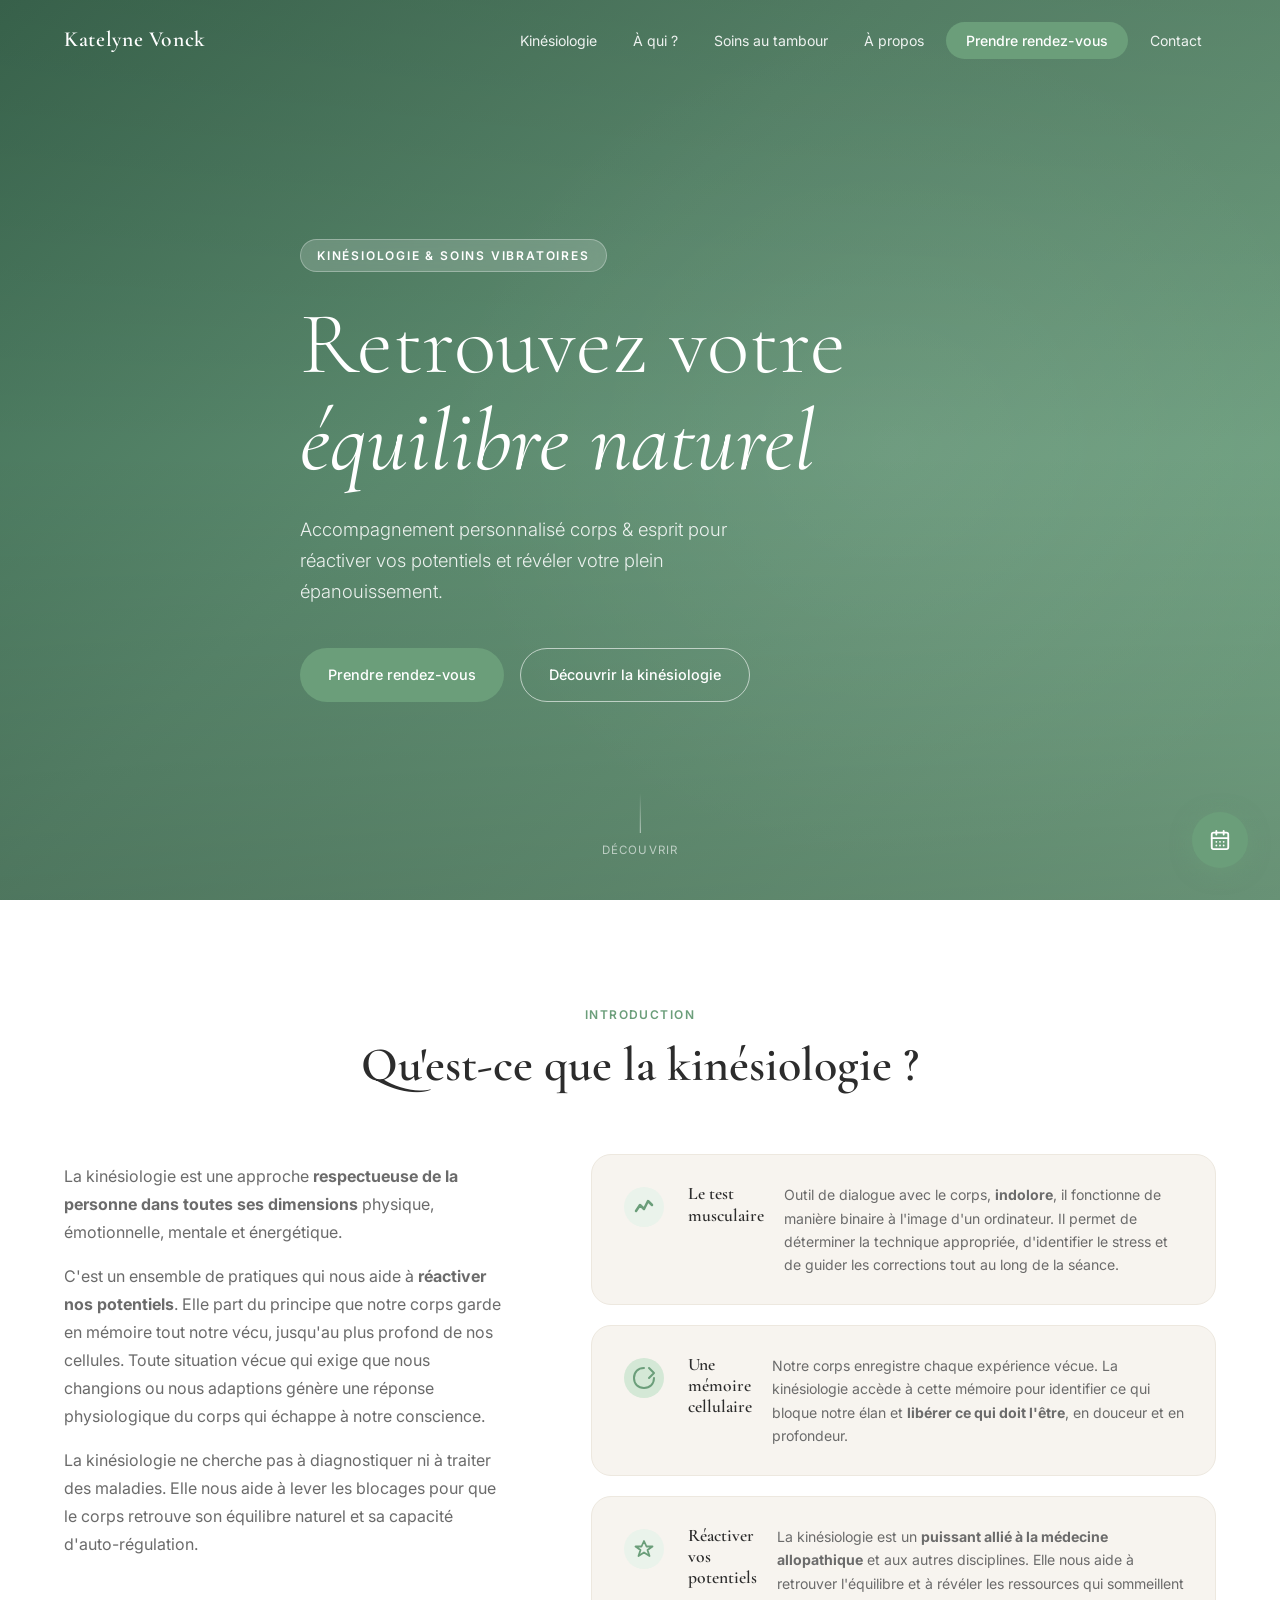
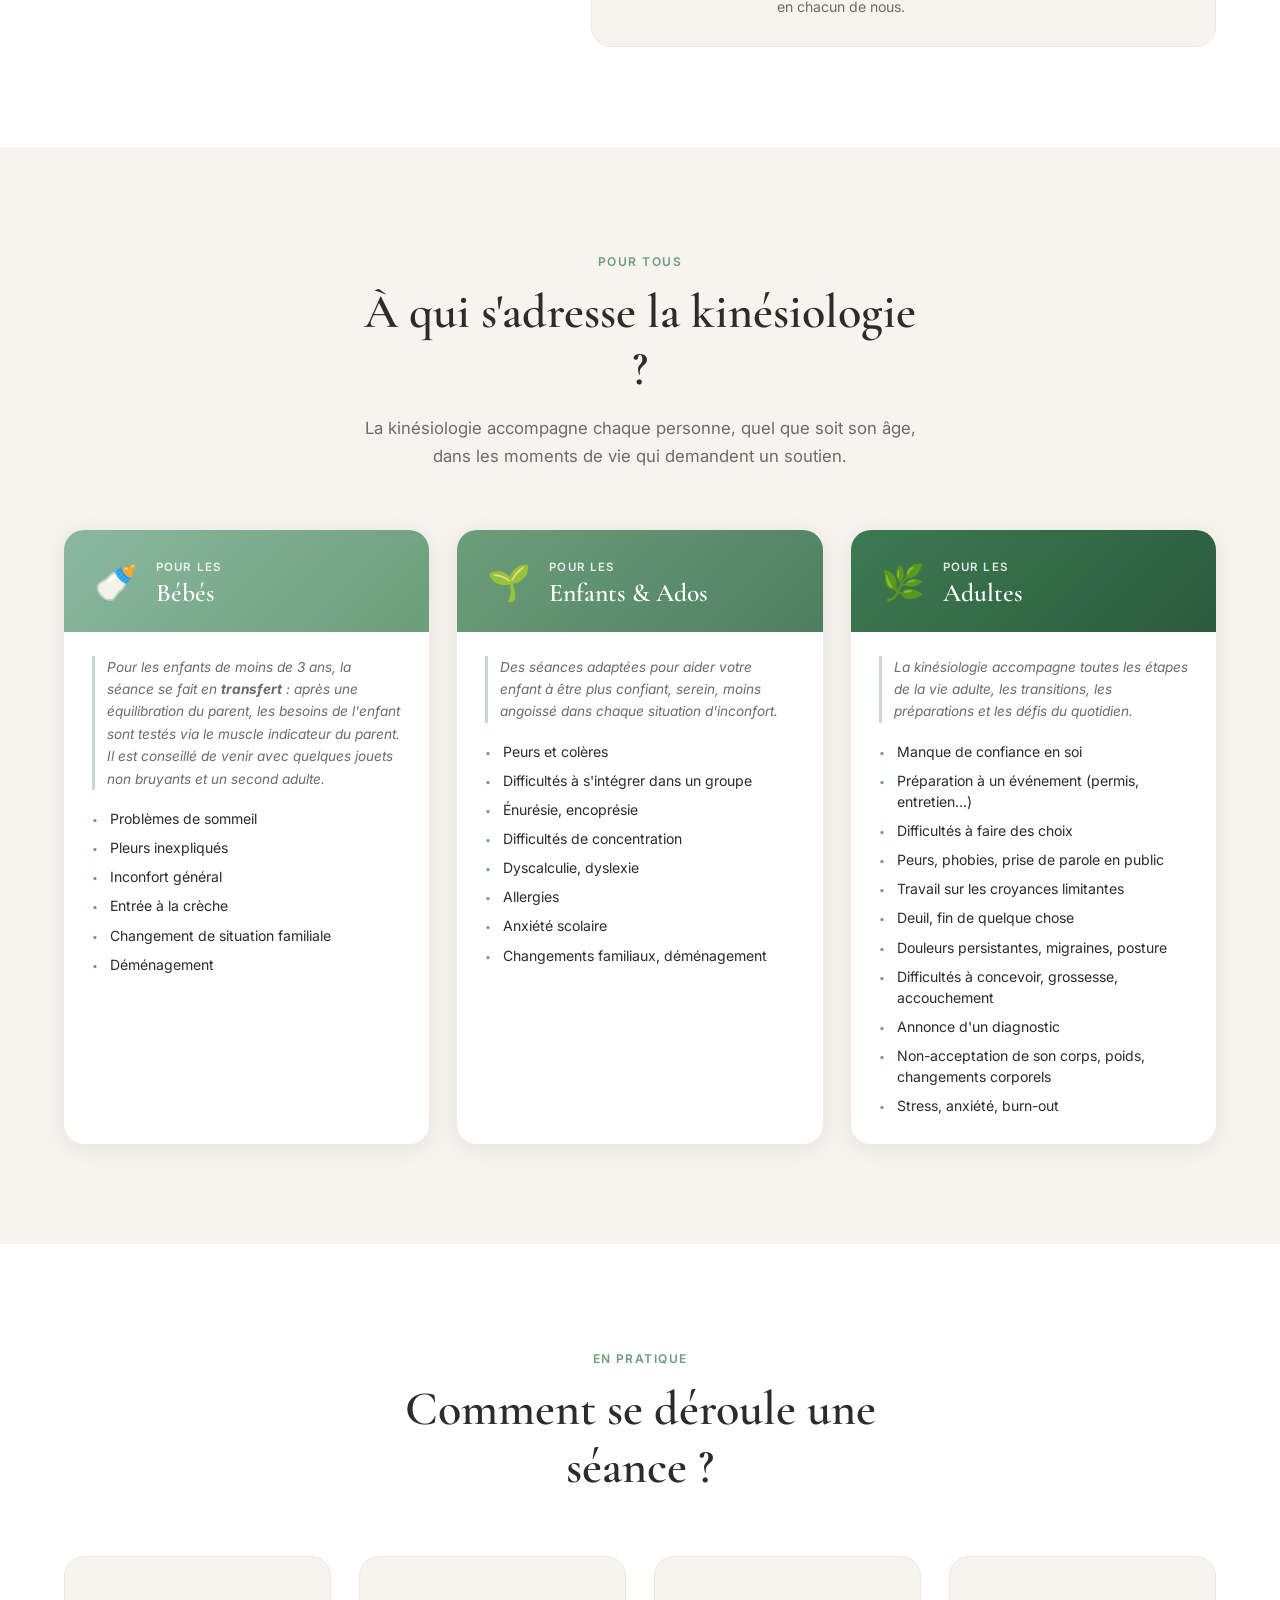
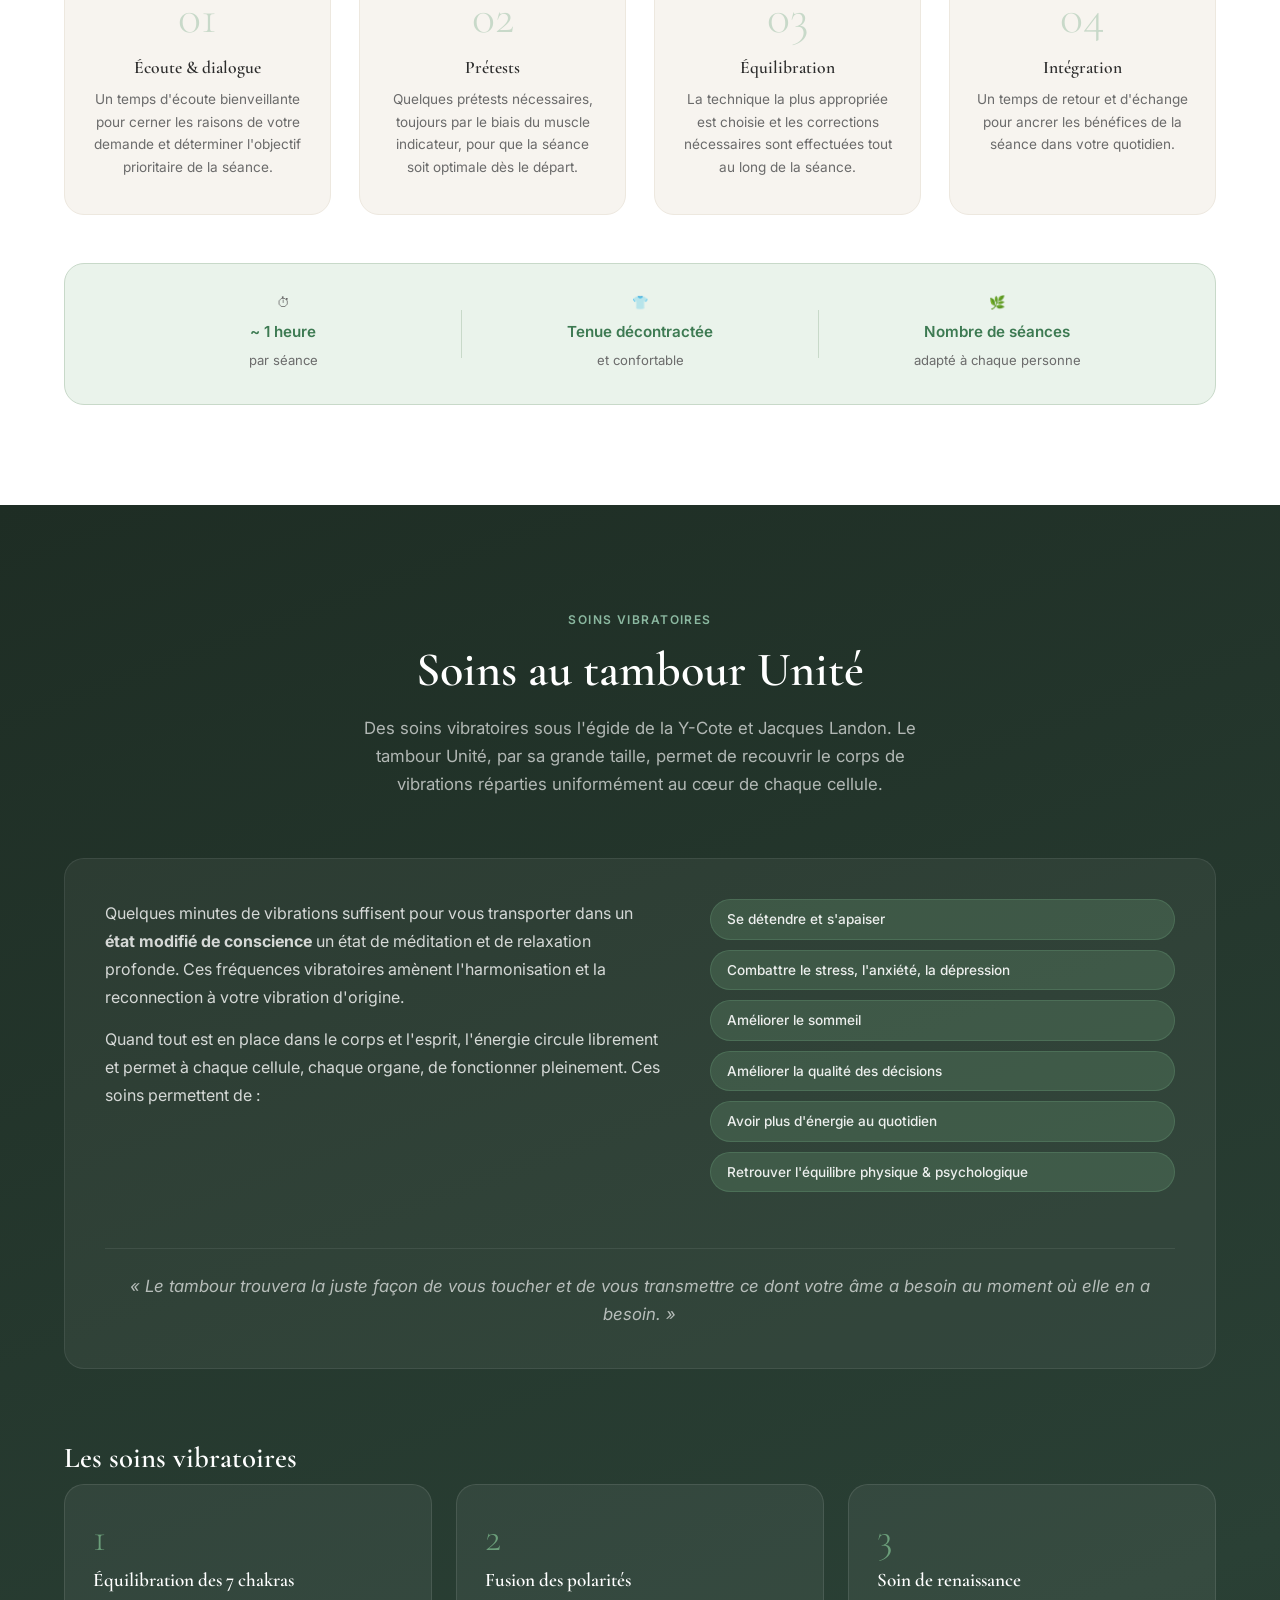
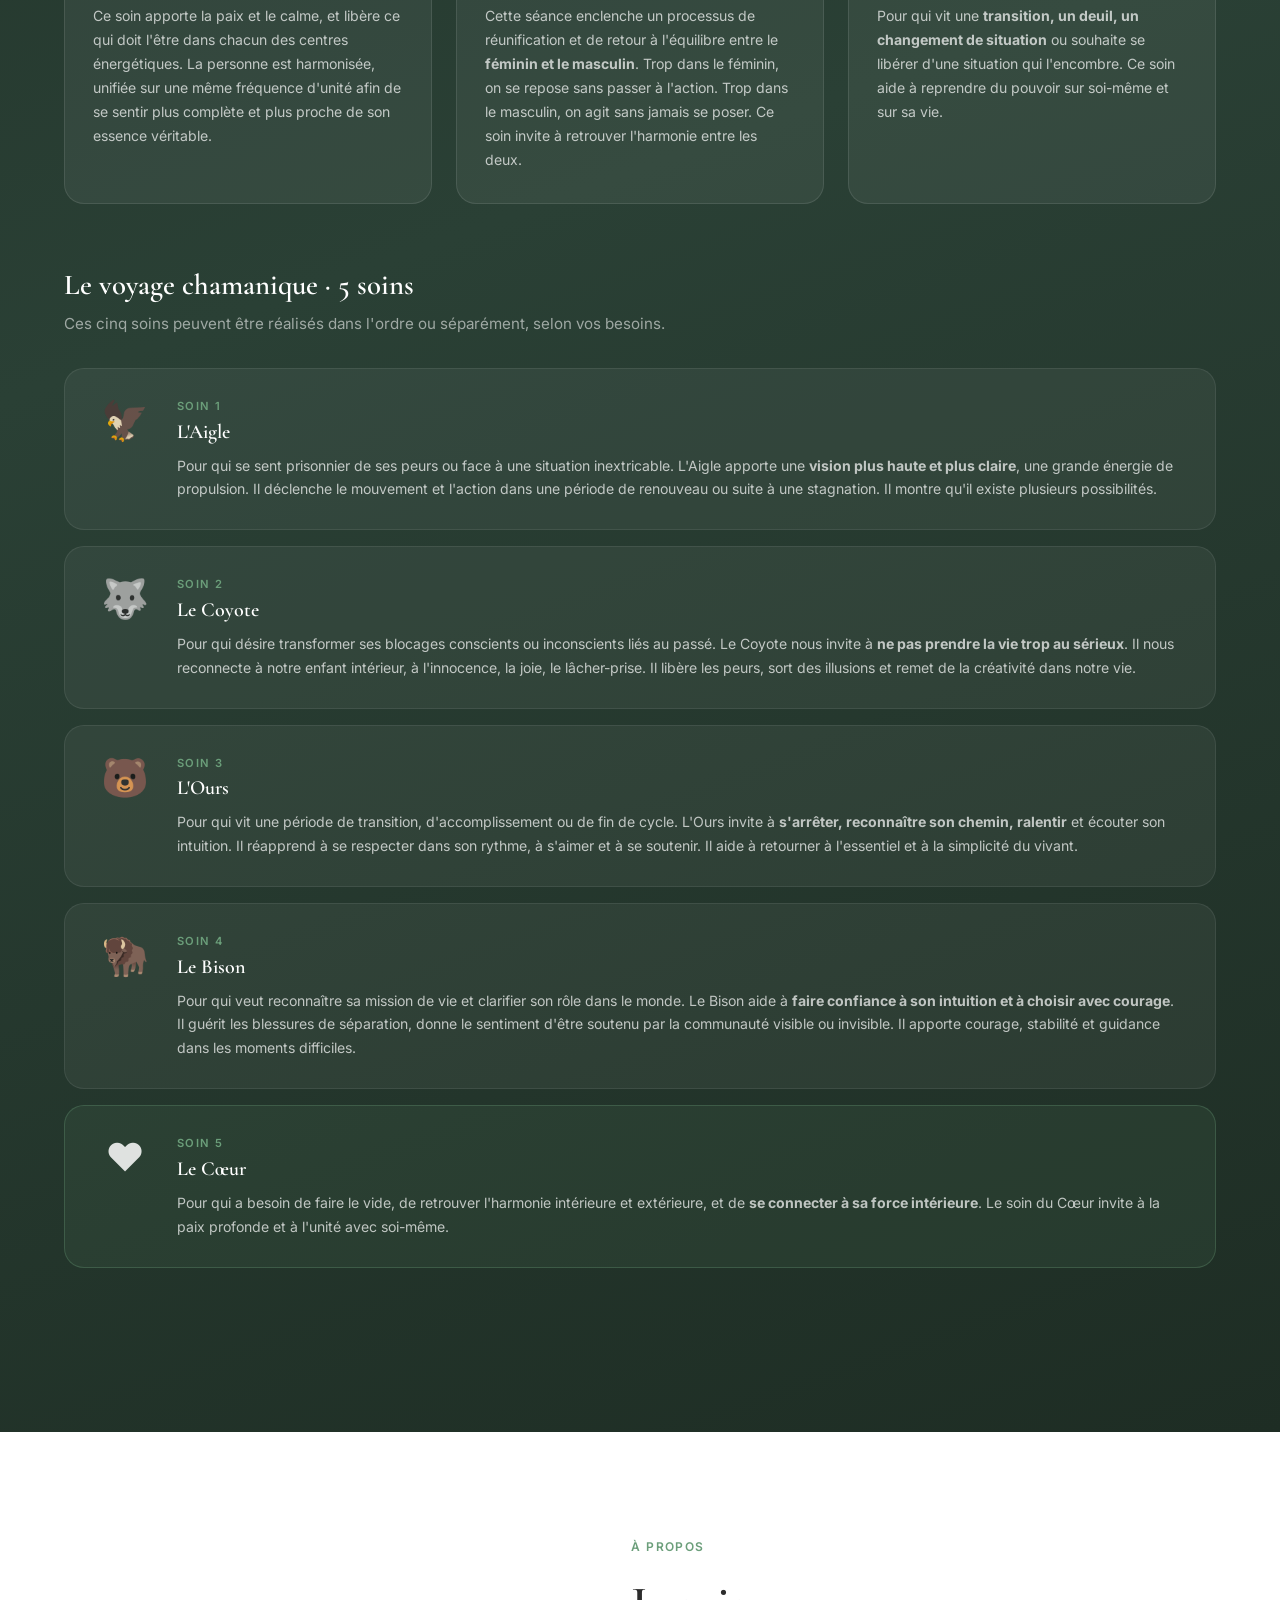
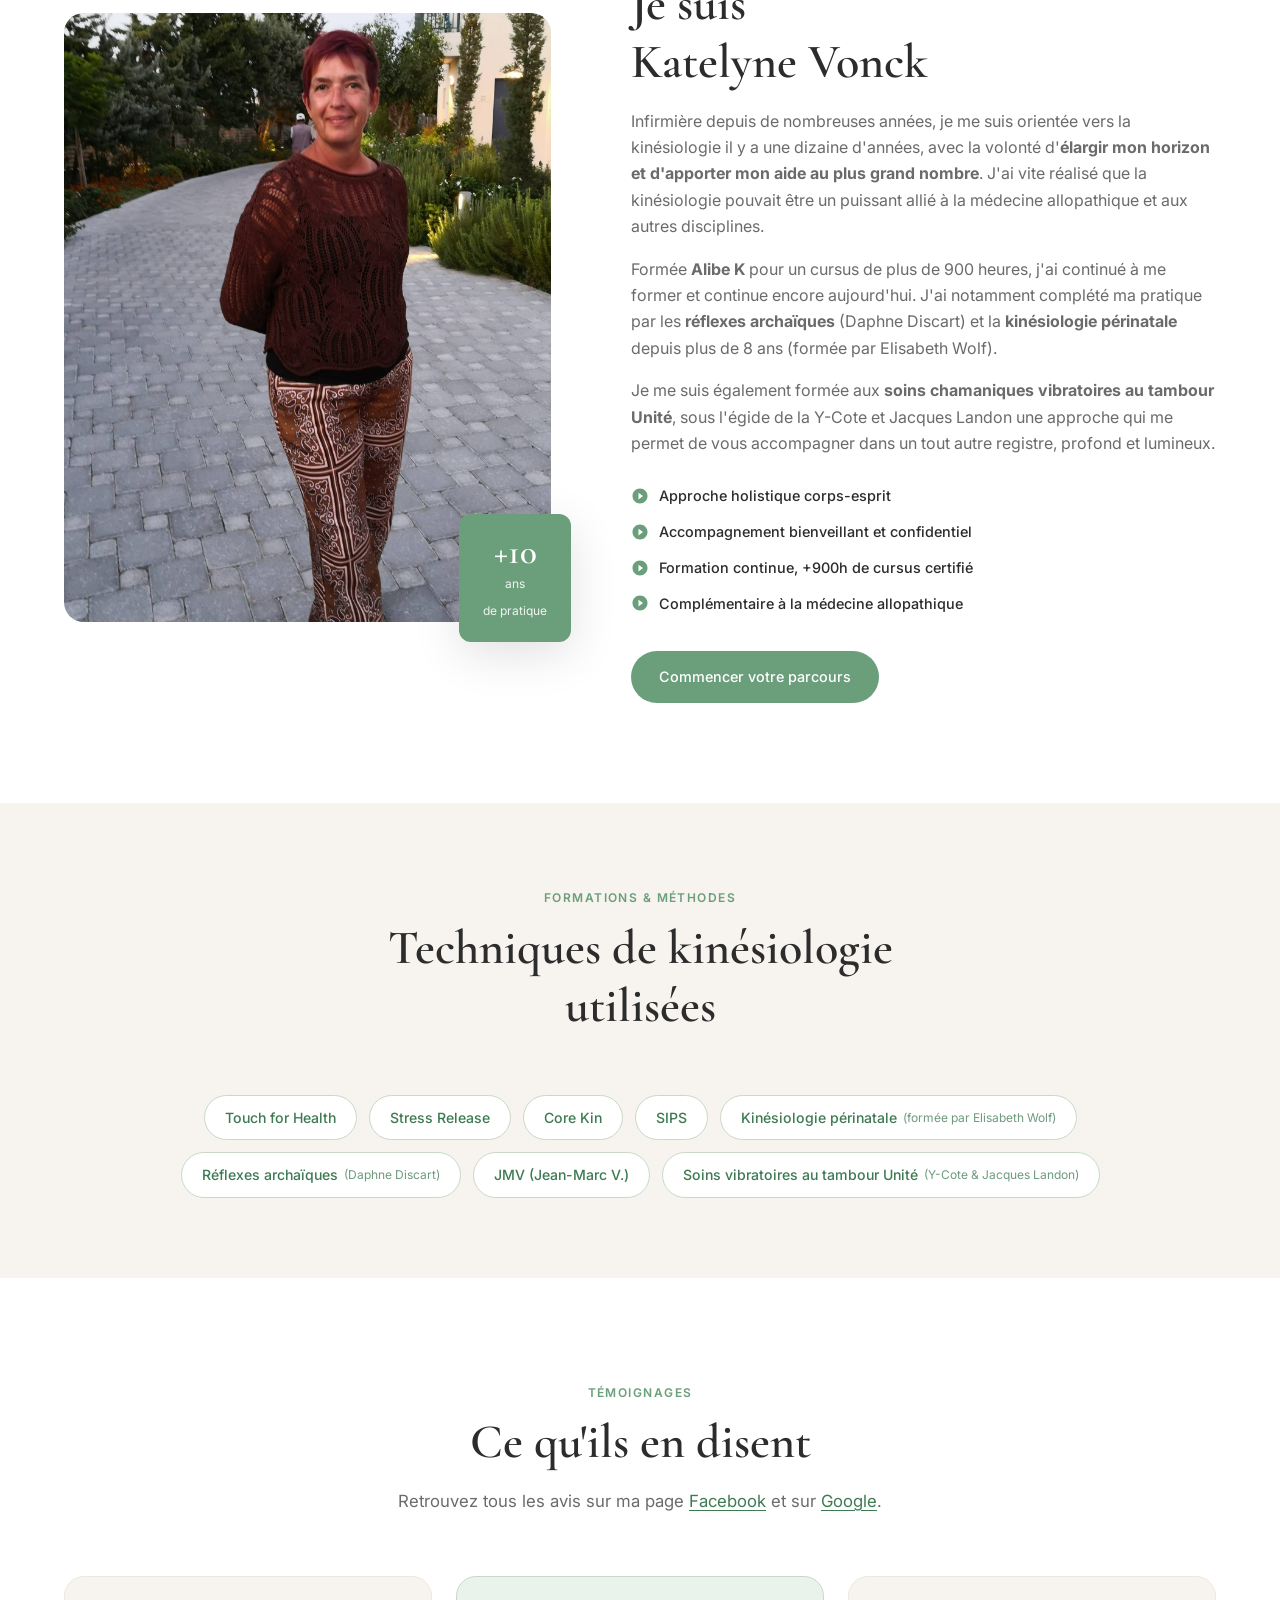
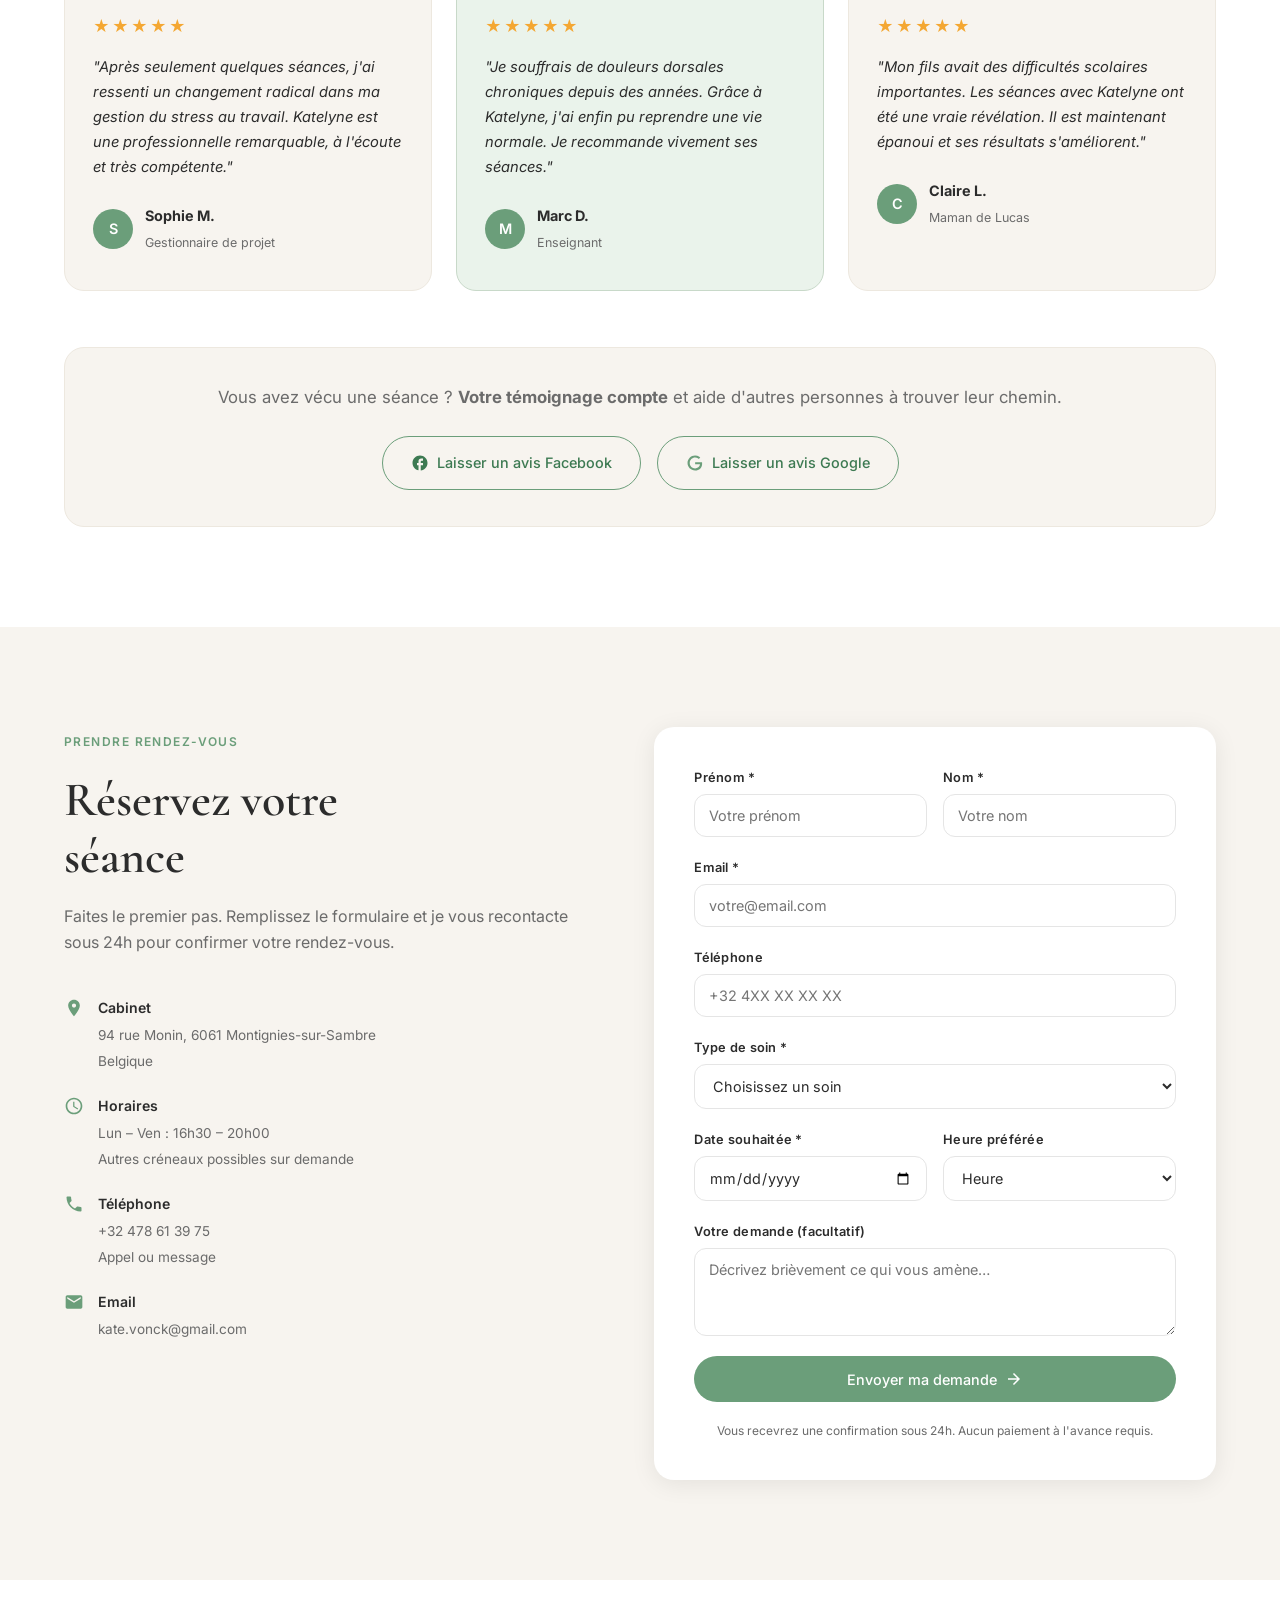
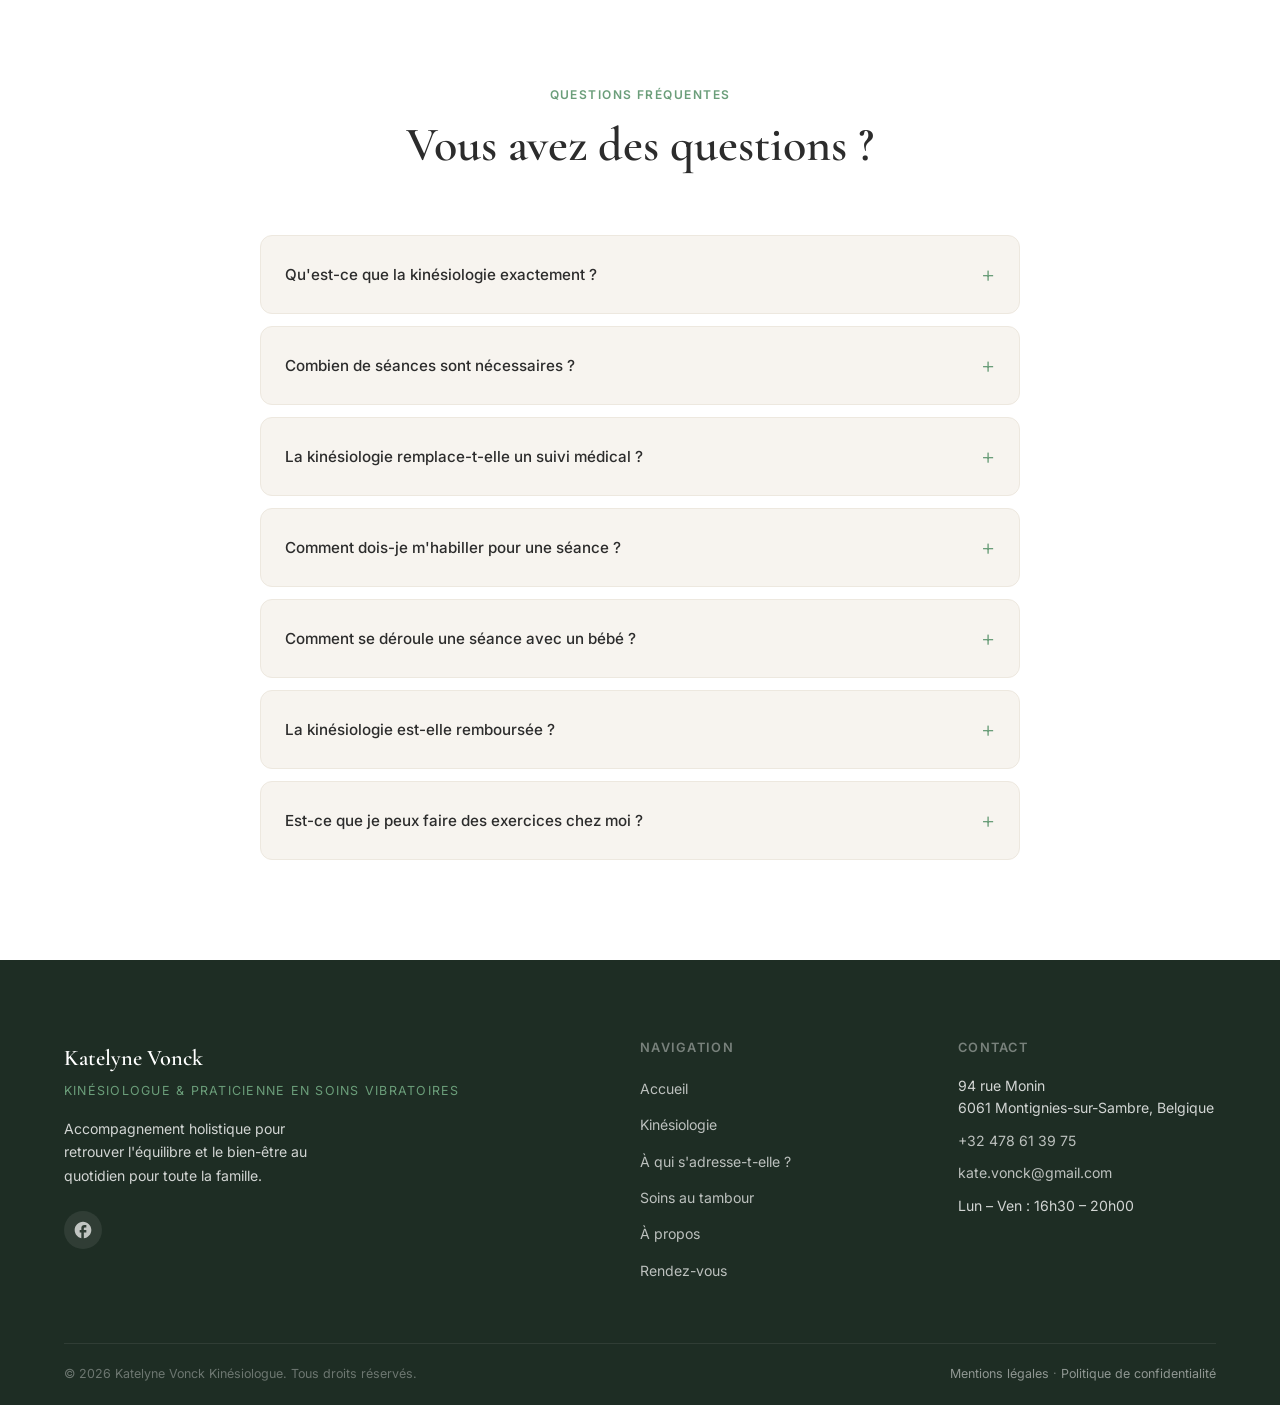
==== index.html @ bfe426d4 "Add files via upload" ====
<!DOCTYPE html>
<html lang="fr">
<head>
  <meta charset="UTF-8" />
  <meta name="viewport" content="width=device-width, initial-scale=1.0" />
  <title>Katelyne Vonck Kinésiologie &amp; Soins vibratoires</title>
  <meta name="description" content="Katelyne Vonck, kinésiologue et praticienne en soins vibratoires au tambour. Accompagnement pour bébés, enfants, ados et adultes. Montignies-sur-Sambre, Belgique." />
  <link rel="preconnect" href="https://fonts.googleapis.com" />
  <link rel="preconnect" href="https://fonts.gstatic.com" crossorigin />
  <link href="https://fonts.googleapis.com/css2?family=Cormorant+Garamond:ital,wght@0,300;0,400;0,600;1,300;1,400&family=Inter:wght@300;400;500;600&display=swap" rel="stylesheet" />
  <link rel="stylesheet" href="style.css" />
</head>
<body>

  <!-- NAVIGATION -->
  <header class="header" id="header">
    <nav class="nav container">
      <a href="#accueil" class="nav-logo">Katelyne Vonck</a>
      <button class="nav-burger" id="burger" aria-label="Menu">
        <span></span><span></span><span></span>
      </button>
      <div class="nav-mobile-overlay" id="navOverlay"></div>
      <div class="nav-drawer" id="navLinks">
        <div class="nav-drawer-header">
          <p class="nav-drawer-logo">Katelyne Vonck</p>
          <p class="nav-drawer-tagline">Kinésiologue &amp; Soins vibratoires</p>
          <button class="nav-drawer-close" id="navClose" aria-label="Fermer">
            <span></span><span></span>
          </button>
        </div>
        <ul class="nav-drawer-links">
          <li><a href="#kinesio" class="nav-link">
            <span class="nav-link-dot"></span>Kinésiologie
          </a></li>
          <li><a href="#public" class="nav-link">
            <span class="nav-link-dot"></span>À qui s'adresse-t-elle ?
          </a></li>
          <li><a href="#tambour" class="nav-link">
            <span class="nav-link-dot"></span>Soins au tambour
          </a></li>
          <li><a href="#a-propos" class="nav-link">
            <span class="nav-link-dot"></span>À propos
          </a></li>
          <li><a href="#contact" class="nav-link">
            <span class="nav-link-dot"></span>Contact
          </a></li>
        </ul>
        <div class="nav-drawer-footer">
          <a href="#rdv" class="btn btn-primary btn-full nav-drawer-cta">Prendre rendez-vous</a>
          <a href="tel:+32478613975" class="nav-drawer-phone">+32 478 61 39 75</a>
        </div>
      </div>
      <!-- Desktop links -->
      <ul class="nav-links-desktop">
        <li><a href="#kinesio" class="nav-link">Kinésiologie</a></li>
        <li><a href="#public" class="nav-link">À qui ?</a></li>
        <li><a href="#tambour" class="nav-link">Soins au tambour</a></li>
        <li><a href="#a-propos" class="nav-link">À propos</a></li>
        <li><a href="#rdv" class="nav-link nav-cta">Prendre rendez-vous</a></li>
        <li><a href="#contact" class="nav-link">Contact</a></li>
      </ul>
    </nav>
  </header>

  <main>

    <!-- HERO -->
    <section class="hero" id="accueil">
      <div class="hero-overlay"></div>
      <div class="hero-content container">
        <span class="hero-tag">Kinésiologie &amp; Soins vibratoires</span>
        <h1 class="hero-title">Retrouvez votre<br /><em>équilibre naturel</em></h1>
        <p class="hero-sub">Accompagnement personnalisé corps &amp; esprit pour réactiver vos potentiels et révéler votre plein épanouissement.</p>
        <div class="hero-actions">
          <a href="#rdv" class="btn btn-primary">Prendre rendez-vous</a>
          <a href="#kinesio" class="btn btn-ghost">Découvrir la kinésiologie</a>
        </div>
      </div>
      <div class="hero-scroll">
        <span class="scroll-line"></span>
        <span class="scroll-text">Découvrir</span>
      </div>
    </section>


    <!-- QU'EST-CE QUE LA KINÉSIOLOGIE -->
    <section class="kinesio-intro" id="kinesio">
      <div class="container">
        <div class="section-header reveal">
          <span class="section-tag">Introduction</span>
          <h2 class="section-title">Qu'est-ce que la kinésiologie ?</h2>
        </div>
        <div class="kinesio-grid">
          <div class="kinesio-text reveal">
            <p class="kinesio-lead">La kinésiologie est une approche <strong>respectueuse de la personne dans toutes ses dimensions</strong> physique, émotionnelle, mentale et énergétique.</p>
            <p>C'est un ensemble de pratiques qui nous aide à <strong>réactiver nos potentiels</strong>. Elle part du principe que notre corps garde en mémoire tout notre vécu, jusqu'au plus profond de nos cellules. Toute situation vécue qui exige que nous changions ou nous adaptions génère une réponse physiologique du corps qui échappe à notre conscience.</p>
            <p>La kinésiologie ne cherche pas à diagnostiquer ni à traiter des maladies. Elle nous aide à lever les blocages pour que le corps retrouve son équilibre naturel et sa capacité d'auto-régulation.</p>
          </div>
          <div class="kinesio-cards">
            <div class="kinesio-card reveal">
              <div class="kinesio-card-icon">
                <svg viewBox="0 0 48 48" fill="none"><circle cx="24" cy="24" r="20" fill="#eaf3eb"/><path d="M16 28 L20 22 L24 26 L28 18 L32 22" stroke="#6b9e7a" stroke-width="2.5" stroke-linecap="round" stroke-linejoin="round" fill="none"/></svg>
              </div>
              <h3>Le test musculaire</h3>
              <p>Outil de dialogue avec le corps, <strong>indolore</strong>, il fonctionne de manière binaire à l'image d'un ordinateur. Il permet de déterminer la technique appropriée, d'identifier le stress et de guider les corrections tout au long de la séance.</p>
            </div>
            <div class="kinesio-card reveal">
              <div class="kinesio-card-icon">
                <svg viewBox="0 0 48 48" fill="none"><circle cx="24" cy="24" r="20" fill="#d4e8d6"/><path d="M24 14 C18 14 14 18 14 24 C14 30 18 34 24 34 C30 34 34 30 34 24" stroke="#6b9e7a" stroke-width="2" stroke-linecap="round" fill="none"/><path d="M29 14 L34 19 L29 24" stroke="#6b9e7a" stroke-width="2" stroke-linecap="round" stroke-linejoin="round" fill="none"/></svg>
              </div>
              <h3>Une mémoire cellulaire</h3>
              <p>Notre corps enregistre chaque expérience vécue. La kinésiologie accède à cette mémoire pour identifier ce qui bloque notre élan et <strong>libérer ce qui doit l'être</strong>, en douceur et en profondeur.</p>
            </div>
            <div class="kinesio-card reveal">
              <div class="kinesio-card-icon">
                <svg viewBox="0 0 48 48" fill="none"><circle cx="24" cy="24" r="20" fill="#eaf3eb"/><path d="M24 16 L26.5 21.5 H32.5 L27.5 25 L29.5 31 L24 27.5 L18.5 31 L20.5 25 L15.5 21.5 H21.5 Z" stroke="#6b9e7a" stroke-width="1.8" fill="none" stroke-linejoin="round"/></svg>
              </div>
              <h3>Réactiver vos potentiels</h3>
              <p>La kinésiologie est un <strong>puissant allié à la médecine allopathique</strong> et aux autres disciplines. Elle nous aide à retrouver l'équilibre et à révéler les ressources qui sommeillent en chacun de nous.</p>
            </div>
          </div>
        </div>
      </div>
    </section>


    <!-- À QUI S'ADRESSE-T-ELLE -->
    <section class="public" id="public">
      <div class="container">
        <div class="section-header reveal">
          <span class="section-tag">Pour tous</span>
          <h2 class="section-title">À qui s'adresse la kinésiologie ?</h2>
          <p class="section-desc">La kinésiologie accompagne chaque personne, quel que soit son âge, dans les moments de vie qui demandent un soutien.</p>
        </div>

        <div class="public-grid">

          <!-- BÉBÉS -->
          <div class="public-bubble public-bubble--baby reveal">
            <div class="public-bubble-header">
              <div class="public-icon">🍼</div>
              <div>
                <span class="public-label">Pour les</span>
                <h3>Bébés</h3>
              </div>
            </div>
            <div class="public-bubble-body">
              <p class="public-note">Pour les enfants de moins de 3 ans, la séance se fait en <strong>transfert</strong> : après une équilibration du parent, les besoins de l'enfant sont testés via le muscle indicateur du parent. Il est conseillé de venir avec quelques jouets non bruyants et un second adulte.</p>
              <ul class="public-list">
                <li>Problèmes de sommeil</li>
                <li>Pleurs inexpliqués</li>
                <li>Inconfort général</li>
                <li>Entrée à la crèche</li>
                <li>Changement de situation familiale</li>
                <li>Déménagement</li>
              </ul>
            </div>
          </div>

          <!-- ENFANTS & ADOS -->
          <div class="public-bubble public-bubble--children reveal">
            <div class="public-bubble-header">
              <div class="public-icon">🌱</div>
              <div>
                <span class="public-label">Pour les</span>
                <h3>Enfants &amp; Ados</h3>
              </div>
            </div>
            <div class="public-bubble-body">
              <p class="public-note">Des séances adaptées pour aider votre enfant à être plus confiant, serein, moins angoissé dans chaque situation d'inconfort.</p>
              <ul class="public-list">
                <li>Peurs et colères</li>
                <li>Difficultés à s'intégrer dans un groupe</li>
                <li>Énurésie, encoprésie</li>
                <li>Difficultés de concentration</li>
                <li>Dyscalculie, dyslexie</li>
                <li>Allergies</li>
                <li>Anxiété scolaire</li>
                <li>Changements familiaux, déménagement</li>
              </ul>
            </div>
          </div>

          <!-- ADULTES -->
          <div class="public-bubble public-bubble--adults reveal">
            <div class="public-bubble-header">
              <div class="public-icon">🌿</div>
              <div>
                <span class="public-label">Pour les</span>
                <h3>Adultes</h3>
              </div>
            </div>
            <div class="public-bubble-body">
              <p class="public-note">La kinésiologie accompagne toutes les étapes de la vie adulte, les transitions, les préparations et les défis du quotidien.</p>
              <ul class="public-list">
                <li>Manque de confiance en soi</li>
                <li>Préparation à un événement (permis, entretien…)</li>
                <li>Difficultés à faire des choix</li>
                <li>Peurs, phobies, prise de parole en public</li>
                <li>Travail sur les croyances limitantes</li>
                <li>Deuil, fin de quelque chose</li>
                <li>Douleurs persistantes, migraines, posture</li>
                <li>Difficultés à concevoir, grossesse, accouchement</li>
                <li>Annonce d'un diagnostic</li>
                <li>Non-acceptation de son corps, poids, changements corporels</li>
                <li>Stress, anxiété, burn-out</li>
              </ul>
            </div>
          </div>

        </div>
      </div>
    </section>


    <!-- COMMENT SE DÉROULE UNE SÉANCE -->
    <section class="process" id="seance">
      <div class="container">
        <div class="section-header reveal">
          <span class="section-tag">En pratique</span>
          <h2 class="section-title">Comment se déroule une séance ?</h2>
        </div>
        <div class="process-grid">
          <div class="process-step reveal">
            <div class="process-num">01</div>
            <h3>Écoute &amp; dialogue</h3>
            <p>Un temps d'écoute bienveillante pour cerner les raisons de votre demande et déterminer l'objectif prioritaire de la séance.</p>
          </div>
          <div class="process-step reveal">
            <div class="process-num">02</div>
            <h3>Prétests</h3>
            <p>Quelques prétests nécessaires, toujours par le biais du muscle indicateur, pour que la séance soit optimale dès le départ.</p>
          </div>
          <div class="process-step reveal">
            <div class="process-num">03</div>
            <h3>Équilibration</h3>
            <p>La technique la plus appropriée est choisie et les corrections nécessaires sont effectuées tout au long de la séance.</p>
          </div>
          <div class="process-step reveal">
            <div class="process-num">04</div>
            <h3>Intégration</h3>
            <p>Un temps de retour et d'échange pour ancrer les bénéfices de la séance dans votre quotidien.</p>
          </div>
        </div>
        <div class="process-infos reveal">
          <div class="process-info-item">
            <span class="process-info-emoji">⏱</span>
            <strong>~&nbsp;1 heure</strong>
            <span>par séance</span>
          </div>
          <div class="process-info-sep"></div>
          <div class="process-info-item">
            <span class="process-info-emoji">👕</span>
            <strong>Tenue décontractée</strong>
            <span>et confortable</span>
          </div>
          <div class="process-info-sep"></div>
          <div class="process-info-item">
            <span class="process-info-emoji">🌿</span>
            <strong>Nombre de séances</strong>
            <span>adapté à chaque personne</span>
          </div>
        </div>
      </div>
    </section>


    <!-- SOINS AU TAMBOUR -->
    <section class="tambour" id="tambour">
      <div class="container">
        <div class="section-header reveal">
          <span class="section-tag">Soins vibratoires</span>
          <h2 class="section-title">Soins au tambour Unité</h2>
          <p class="section-desc">Des soins vibratoires sous l'égide de la Y-Cote et Jacques Landon. Le tambour Unité, par sa grande taille, permet de recouvrir le corps de vibrations réparties uniformément au cœur de chaque cellule.</p>
        </div>

        <!-- Effets du tambour -->
        <div class="tambour-intro reveal">
          <div class="tambour-intro-text">
            <p>Quelques minutes de vibrations suffisent pour vous transporter dans un <strong>état modifié de conscience</strong> un état de méditation et de relaxation profonde. Ces fréquences vibratoires amènent l'harmonisation et la reconnection à votre vibration d'origine.</p>
            <p>Quand tout est en place dans le corps et l'esprit, l'énergie circule librement et permet à chaque cellule, chaque organe, de fonctionner pleinement. Ces soins permettent de :</p>
          </div>
          <div class="tambour-benefits">
            <div class="tambour-benefit">Se détendre et s'apaiser</div>
            <div class="tambour-benefit">Combattre le stress, l'anxiété, la dépression</div>
            <div class="tambour-benefit">Améliorer le sommeil</div>
            <div class="tambour-benefit">Améliorer la qualité des décisions</div>
            <div class="tambour-benefit">Avoir plus d'énergie au quotidien</div>
            <div class="tambour-benefit">Retrouver l'équilibre physique &amp; psychologique</div>
          </div>
          <p class="tambour-quote reveal"><em>« Le tambour trouvera la juste façon de vous toucher et de vous transmettre ce dont votre âme a besoin au moment où elle en a besoin. »</em></p>
        </div>

        <!-- 3 soins principaux -->
        <div class="tambour-section reveal">
          <h3 class="tambour-subtitle">Les soins vibratoires</h3>
          <div class="tambour-grid">

            <div class="tambour-card">
              <div class="tambour-card-num">1</div>
              <h4>Équilibration des 7 chakras</h4>
              <p>Ce soin apporte la paix et le calme, et libère ce qui doit l'être dans chacun des centres énergétiques. La personne est harmonisée, unifiée sur une même fréquence d'unité afin de se sentir plus complète et plus proche de son essence véritable.</p>
            </div>

            <div class="tambour-card">
              <div class="tambour-card-num">2</div>
              <h4>Fusion des polarités</h4>
              <p>Cette séance enclenche un processus de réunification et de retour à l'équilibre entre le <strong>féminin et le masculin</strong>. Trop dans le féminin, on se repose sans passer à l'action. Trop dans le masculin, on agit sans jamais se poser. Ce soin invite à retrouver l'harmonie entre les deux.</p>
            </div>

            <div class="tambour-card">
              <div class="tambour-card-num">3</div>
              <h4>Soin de renaissance</h4>
              <p>Pour qui vit une <strong>transition, un deuil, un changement de situation</strong> ou souhaite se libérer d'une situation qui l'encombre. Ce soin aide à reprendre du pouvoir sur soi-même et sur sa vie.</p>
            </div>

          </div>
        </div>

        <!-- 5 soins chamaniques -->
        <div class="tambour-section reveal">
          <h3 class="tambour-subtitle">Le voyage chamanique · 5 soins</h3>
          <p class="tambour-section-desc">Ces cinq soins peuvent être réalisés dans l'ordre ou séparément, selon vos besoins.</p>
          <div class="shamanic-grid">

            <div class="shamanic-card reveal">
              <div class="shamanic-animal">🦅</div>
              <div class="shamanic-content">
                <span class="shamanic-num">Soin 1</span>
                <h4>L'Aigle</h4>
                <p>Pour qui se sent prisonnier de ses peurs ou face à une situation inextricable. L'Aigle apporte une <strong>vision plus haute et plus claire</strong>, une grande énergie de propulsion. Il déclenche le mouvement et l'action dans une période de renouveau ou suite à une stagnation. Il montre qu'il existe plusieurs possibilités.</p>
              </div>
            </div>

            <div class="shamanic-card reveal">
              <div class="shamanic-animal">🐺</div>
              <div class="shamanic-content">
                <span class="shamanic-num">Soin 2</span>
                <h4>Le Coyote</h4>
                <p>Pour qui désire transformer ses blocages conscients ou inconscients liés au passé. Le Coyote nous invite à <strong>ne pas prendre la vie trop au sérieux</strong>. Il nous reconnecte à notre enfant intérieur, à l'innocence, la joie, le lâcher-prise. Il libère les peurs, sort des illusions et remet de la créativité dans notre vie.</p>
              </div>
            </div>

            <div class="shamanic-card reveal">
              <div class="shamanic-animal">🐻</div>
              <div class="shamanic-content">
                <span class="shamanic-num">Soin 3</span>
                <h4>L'Ours</h4>
                <p>Pour qui vit une période de transition, d'accomplissement ou de fin de cycle. L'Ours invite à <strong>s'arrêter, reconnaître son chemin, ralentir</strong> et écouter son intuition. Il réapprend à se respecter dans son rythme, à s'aimer et à se soutenir. Il aide à retourner à l'essentiel et à la simplicité du vivant.</p>
              </div>
            </div>

            <div class="shamanic-card reveal">
              <div class="shamanic-animal">🦬</div>
              <div class="shamanic-content">
                <span class="shamanic-num">Soin 4</span>
                <h4>Le Bison</h4>
                <p>Pour qui veut reconnaître sa mission de vie et clarifier son rôle dans le monde. Le Bison aide à <strong>faire confiance à son intuition et à choisir avec courage</strong>. Il guérit les blessures de séparation, donne le sentiment d'être soutenu par la communauté visible ou invisible. Il apporte courage, stabilité et guidance dans les moments difficiles.</p>
              </div>
            </div>

            <div class="shamanic-card shamanic-card--heart reveal">
              <div class="shamanic-animal">❤️</div>
              <div class="shamanic-content">
                <span class="shamanic-num">Soin 5</span>
                <h4>Le Cœur</h4>
                <p>Pour qui a besoin de faire le vide, de retrouver l'harmonie intérieure et extérieure, et de <strong>se connecter à sa force intérieure</strong>. Le soin du Cœur invite à la paix profonde et à l'unité avec soi-même.</p>
              </div>
            </div>

          </div>
        </div>

      </div>
    </section>


    <!-- À PROPOS -->
    <section class="about" id="a-propos">
      <div class="container about-grid">
        <div class="about-image-wrap reveal">
          <div class="about-image-placeholder">
            <img src="Katelyne.jpg" alt="Katelyne Vonck, kinésiologue" class="about-photo" />
          </div>
          <div class="about-badge">
            <span class="badge-num">+10</span>
            <span class="badge-txt">ans<br/>de pratique</span>
          </div>
        </div>
        <div class="about-text reveal">
          <span class="section-tag">À propos</span>
          <h2 class="section-title">Je suis<br />Katelyne Vonck</h2>
          <p>Infirmière depuis de nombreuses années, je me suis orientée vers la kinésiologie il y a une dizaine d'années, avec la volonté d'<strong>élargir mon horizon et d'apporter mon aide au plus grand nombre</strong>. J'ai vite réalisé que la kinésiologie pouvait être un puissant allié à la médecine allopathique et aux autres disciplines.</p>
          <p>Formée <strong>Alibe K</strong> pour un cursus de plus de 900 heures, j'ai continué à me former et continue encore aujourd'hui. J'ai notamment complété ma pratique par les <strong>réflexes archaïques</strong> (Daphne Discart) et la <strong>kinésiologie périnatale</strong> depuis plus de 8 ans (formée par Elisabeth Wolf).</p>
          <p>Je me suis également formée aux <strong>soins chamaniques vibratoires au tambour Unité</strong>, sous l'égide de la Y-Cote et Jacques Landon une approche qui me permet de vous accompagner dans un tout autre registre, profond et lumineux.</p>
          <ul class="about-values">
            <li>
              <svg width="18" height="18" viewBox="0 0 24 24" fill="none"><path d="M12 2C6.48 2 2 6.48 2 12s4.48 10 10 10 10-4.48 10-10S17.52 2 12 2zm-2 14.5v-9l6 4.5-6 4.5z" fill="#6b9e7a"/></svg>
              Approche holistique corps-esprit
            </li>
            <li>
              <svg width="18" height="18" viewBox="0 0 24 24" fill="none"><path d="M12 2C6.48 2 2 6.48 2 12s4.48 10 10 10 10-4.48 10-10S17.52 2 12 2zm-2 14.5v-9l6 4.5-6 4.5z" fill="#6b9e7a"/></svg>
              Accompagnement bienveillant et confidentiel
            </li>
            <li>
              <svg width="18" height="18" viewBox="0 0 24 24" fill="none"><path d="M12 2C6.48 2 2 6.48 2 12s4.48 10 10 10 10-4.48 10-10S17.52 2 12 2zm-2 14.5v-9l6 4.5-6 4.5z" fill="#6b9e7a"/></svg>
              Formation continue, +900h de cursus certifié
            </li>
            <li>
              <svg width="18" height="18" viewBox="0 0 24 24" fill="none"><path d="M12 2C6.48 2 2 6.48 2 12s4.48 10 10 10 10-4.48 10-10S17.52 2 12 2zm-2 14.5v-9l6 4.5-6 4.5z" fill="#6b9e7a"/></svg>
              Complémentaire à la médecine allopathique
            </li>
          </ul>
          <div class="about-btns">
            <a href="#rdv" class="btn btn-primary">Commencer votre parcours</a>
          </div>
        </div>
      </div>
    </section>


    <!-- TECHNIQUES UTILISÉES -->
    <section class="techniques" id="techniques">
      <div class="container">
        <div class="section-header reveal">
          <span class="section-tag">Formations &amp; méthodes</span>
          <h2 class="section-title">Techniques de kinésiologie utilisées</h2>
        </div>
        <div class="techniques-grid reveal">
          <div class="technique-tag">Touch for Health</div>
          <div class="technique-tag">Stress Release</div>
          <div class="technique-tag">Core Kin</div>
          <div class="technique-tag">SIPS</div>
          <div class="technique-tag">Kinésiologie périnatale <span class="technique-note">(formée par Elisabeth Wolf)</span></div>
          <div class="technique-tag">Réflexes archaïques <span class="technique-note">(Daphne Discart)</span></div>
          <div class="technique-tag">JMV (Jean-Marc V.)</div>
          <div class="technique-tag">Soins vibratoires au tambour Unité <span class="technique-note">(Y-Cote &amp; Jacques Landon)</span></div>
        </div>
      </div>
    </section>


    <!-- TÉMOIGNAGES -->
    <section class="testimonials" id="temoignages">
      <div class="container">
        <div class="section-header reveal">
          <span class="section-tag">Témoignages</span>
          <h2 class="section-title">Ce qu'ils en disent</h2>
          <p class="section-desc">Retrouvez tous les avis sur ma page <a href="https://www.facebook.com/katelynevonckkinesio/?locale=fr_FR" target="_blank" rel="noopener" class="testimonials-link">Facebook</a> et sur <a href="https://maps.google.com" target="_blank" rel="noopener" class="testimonials-link">Google</a>.</p>
        </div>
        <div class="testimonials-grid">
          <div class="testimonial-card reveal">
            <div class="stars">★★★★★</div>
            <p>"Après seulement quelques séances, j'ai ressenti un changement radical dans ma gestion du stress au travail. Katelyne est une professionnelle remarquable, à l'écoute et très compétente."</p>
            <div class="testimonial-author">
              <div class="author-avatar">S</div>
              <div>
                <strong>Sophie M.</strong>
                <span>Gestionnaire de projet</span>
              </div>
            </div>
          </div>
          <div class="testimonial-card testimonial-card--accent reveal">
            <div class="stars">★★★★★</div>
            <p>"Je souffrais de douleurs dorsales chroniques depuis des années. Grâce à Katelyne, j'ai enfin pu reprendre une vie normale. Je recommande vivement ses séances."</p>
            <div class="testimonial-author">
              <div class="author-avatar">M</div>
              <div>
                <strong>Marc D.</strong>
                <span>Enseignant</span>
              </div>
            </div>
          </div>
          <div class="testimonial-card reveal">
            <div class="stars">★★★★★</div>
            <p>"Mon fils avait des difficultés scolaires importantes. Les séances avec Katelyne ont été une vraie révélation. Il est maintenant épanoui et ses résultats s'améliorent."</p>
            <div class="testimonial-author">
              <div class="author-avatar">C</div>
              <div>
                <strong>Claire L.</strong>
                <span>Maman de Lucas</span>
              </div>
            </div>
          </div>
        </div>

        <!-- Invitation à laisser un avis -->
        <div class="review-cta reveal">
          <p>Vous avez vécu une séance ? <strong>Votre témoignage compte</strong> et aide d'autres personnes à trouver leur chemin.</p>
          <div class="review-cta-btns">
            <a href="https://www.facebook.com/katelynevonckkinesio/?locale=fr_FR" target="_blank" rel="noopener" class="btn btn-outline">
              <svg viewBox="0 0 24 24" width="18" height="18" fill="currentColor"><path d="M22 12c0-5.52-4.48-10-10-10S2 6.48 2 12c0 4.84 3.44 8.87 8 9.8V15H8v-3h2V9.5C10 7.57 11.57 6 13.5 6H16v3h-2c-.55 0-1 .45-1 1v2h3v3h-3v6.95c5.05-.5 9-4.76 9-9.95z"/></svg>
              Laisser un avis Facebook
            </a>
            <a href="https://g.page/r/write-a-review" target="_blank" rel="noopener" class="btn btn-outline">
              <svg viewBox="0 0 24 24" width="18" height="18" fill="none"><path d="M21.35 11.1h-9.17v2.73h6.51c-.33 3.81-3.5 5.44-6.5 5.44C8.36 19.27 5 16.25 5 12c0-4.1 3.2-7.27 7.2-7.27 3.09 0 4.9 1.97 4.9 1.97L19 4.72S16.56 2 12.1 2C6.42 2 2.03 6.8 2.03 12c0 5.05 4.13 10 10.22 10 5.35 0 9.25-3.67 9.25-9.09 0-1.15-.15-1.81-.15-1.81z" fill="#6b9e7a"/></svg>
              Laisser un avis Google
            </a>
          </div>
        </div>
      </div>
    </section>


    <!-- RENDEZ-VOUS -->
    <section class="booking" id="rdv">
      <div class="container booking-grid">
        <div class="booking-info reveal">
          <span class="section-tag">Prendre rendez-vous</span>
          <h2 class="section-title">Réservez votre<br />séance</h2>
          <p>Faites le premier pas. Remplissez le formulaire et je vous recontacte sous 24h pour confirmer votre rendez-vous.</p>
          <div class="booking-details">
            <div class="booking-detail">
              <svg viewBox="0 0 24 24" fill="none"><path d="M12 2C8.13 2 5 5.13 5 9c0 5.25 7 13 7 13s7-7.75 7-13c0-3.87-3.13-7-7-7zm0 9.5c-1.38 0-2.5-1.12-2.5-2.5s1.12-2.5 2.5-2.5 2.5 1.12 2.5 2.5-1.12 2.5-2.5 2.5z" fill="#6b9e7a"/></svg>
              <div>
                <strong>Cabinet</strong>
                <span>94 rue Monin, 6061 Montignies-sur-Sambre<br/>Belgique</span>
              </div>
            </div>
            <div class="booking-detail">
              <svg viewBox="0 0 24 24" fill="none"><path d="M11.99 2C6.47 2 2 6.48 2 12s4.47 10 9.99 10C17.52 22 22 17.52 22 12S17.52 2 11.99 2zM12 20c-4.42 0-8-3.58-8-8s3.58-8 8-8 8 3.58 8 8-3.58 8-8 8zm.5-13H11v6l5.25 3.15.75-1.23-4.5-2.67V7z" fill="#6b9e7a"/></svg>
              <div>
                <strong>Horaires</strong>
                <span>Lun – Ven : 16h30 – 20h00<br/>Autres créneaux possibles sur demande</span>
              </div>
            </div>
            <div class="booking-detail">
              <svg viewBox="0 0 24 24" fill="none"><path d="M6.62 10.79c1.44 2.83 3.76 5.14 6.59 6.59l2.2-2.2c.27-.27.67-.36 1.02-.24 1.12.37 2.33.57 3.57.57.55 0 1 .45 1 1V20c0 .55-.45 1-1 1-9.39 0-17-7.61-17-17 0-.55.45-1 1-1h3.5c.55 0 1 .45 1 1 0 1.25.2 2.45.57 3.57.11.35.03.74-.25 1.02l-2.2 2.2z" fill="#6b9e7a"/></svg>
              <div>
                <strong>Téléphone</strong>
                <span><a href="tel:+32478613975">+32 478 61 39 75</a><br/>Appel ou message</span>
              </div>
            </div>
            <div class="booking-detail">
              <svg viewBox="0 0 24 24" fill="none"><path d="M20 4H4c-1.1 0-1.99.9-1.99 2L2 18c0 1.1.9 2 2 2h16c1.1 0 2-.9 2-2V6c0-1.1-.9-2-2-2zm0 4l-8 5-8-5V6l8 5 8-5v2z" fill="#6b9e7a"/></svg>
              <div>
                <strong>Email</strong>
                <span><a href="mailto:kate.vonck@gmail.com">kate.vonck@gmail.com</a></span>
              </div>
            </div>
          </div>
        </div>

        <div class="booking-form-wrap reveal">
          <form class="booking-form" id="bookingForm" novalidate>
            <div class="form-row">
              <div class="form-group">
                <label for="prenom">Prénom *</label>
                <input type="text" id="prenom" name="prenom" placeholder="Votre prénom" required />
              </div>
              <div class="form-group">
                <label for="nom">Nom *</label>
                <input type="text" id="nom" name="nom" placeholder="Votre nom" required />
              </div>
            </div>
            <div class="form-group">
              <label for="email">Email *</label>
              <input type="email" id="email" name="email" placeholder="votre@email.com" required />
            </div>
            <div class="form-group">
              <label for="tel">Téléphone</label>
              <input type="tel" id="tel" name="tel" placeholder="+32 4XX XX XX XX" />
            </div>
            <div class="form-group">
              <label for="service">Type de soin *</label>
              <select id="service" name="service" required>
                <option value="" disabled selected>Choisissez un soin</option>
                <optgroup label="Kinésiologie">
                  <option value="kinesio-bebe">Kinésiologie Bébé (transfert)</option>
                  <option value="kinesio-enfant">Kinésiologie Enfant / Ado</option>
                  <option value="kinesio-adulte">Kinésiologie Adulte</option>
                </optgroup>
                <optgroup label="Soins vibratoires au tambour">
                  <option value="tambour-chakras">Équilibration des 7 chakras</option>
                  <option value="tambour-polarites">Fusion des polarités</option>
                  <option value="tambour-renaissance">Soin de renaissance</option>
                  <option value="tambour-aigle">Soin de l'Aigle</option>
                  <option value="tambour-coyote">Soin du Coyote</option>
                  <option value="tambour-ours">Soin de l'Ours</option>
                  <option value="tambour-bison">Soin du Bison</option>
                  <option value="tambour-coeur">Soin du Cœur</option>
                </optgroup>
              </select>
            </div>
            <div class="form-row">
              <div class="form-group">
                <label for="date">Date souhaitée *</label>
                <input type="date" id="date" name="date" required />
              </div>
              <div class="form-group">
                <label for="heure">Heure préférée</label>
                <select id="heure" name="heure">
                  <option value="" disabled selected>Heure</option>
                  <option>16:30</option>
                  <option>17:00</option>
                  <option>17:30</option>
                  <option>18:00</option>
                  <option>18:30</option>
                  <option>19:00</option>
                  <option>19:30</option>
                </select>
              </div>
            </div>
            <div class="form-group">
              <label for="message">Votre demande (facultatif)</label>
              <textarea id="message" name="message" rows="3" placeholder="Décrivez brièvement ce qui vous amène…"></textarea>
            </div>
            <button type="submit" class="btn btn-primary btn-full">
              Envoyer ma demande
              <svg viewBox="0 0 24 24" fill="none" width="18" height="18"><path d="M12 4l-1.41 1.41L16.17 11H4v2h12.17l-5.58 5.59L12 20l8-8z" fill="currentColor"/></svg>
            </button>
            <p class="form-note">Vous recevrez une confirmation sous 24h. Aucun paiement à l'avance requis.</p>
          </form>
          <div class="form-success" id="formSuccess" hidden>
            <svg viewBox="0 0 24 24" width="48" height="48" fill="none"><circle cx="12" cy="12" r="10" fill="#eaf3eb"/><path d="M8 12l3 3 5-5" stroke="#6b9e7a" stroke-width="2" stroke-linecap="round" stroke-linejoin="round"/></svg>
            <h3>Demande envoyée !</h3>
            <p>Merci <span id="successName"></span>. Je vous recontacte très vite pour confirmer votre rendez-vous.</p>
          </div>
        </div>
      </div>
    </section>


    <!-- FAQ -->
    <section class="faq">
      <div class="container">
        <div class="section-header reveal">
          <span class="section-tag">Questions fréquentes</span>
          <h2 class="section-title">Vous avez des questions ?</h2>
        </div>
        <div class="faq-list">
          <details class="faq-item">
            <summary>Qu'est-ce que la kinésiologie exactement ?</summary>
            <p>La kinésiologie est une approche respectueuse de la personne dans toutes ses dimensions. Elle utilise le test musculaire outil de dialogue avec le corps, indolore et binaire pour identifier les déséquilibres et les corriger à l'aide de techniques douces. Elle part du principe que notre corps garde en mémoire tout notre vécu et nous aide à réactiver nos potentiels.</p>
          </details>
          <details class="faq-item">
            <summary>Combien de séances sont nécessaires ?</summary>
            <p>Cela dépend de votre situation et de vos objectifs. Si vous êtes dans une démarche de développement personnel, plusieurs séances seront probablement nécessaires. Certaines personnes ressentent des changements dès la première séance. Nous en discuterons ensemble lors du premier échange.</p>
          </details>
          <details class="faq-item">
            <summary>La kinésiologie remplace-t-elle un suivi médical ?</summary>
            <p>Non. La kinésiologie est une approche complémentaire qui ne se substitue pas à un traitement médical. Elle est un puissant allié à la médecine allopathique et travaille en synergie avec votre médecin ou spécialiste pour favoriser votre bien-être global.</p>
          </details>
          <details class="faq-item">
            <summary>Comment dois-je m'habiller pour une séance ?</summary>
            <p>Venez avec des vêtements confortables et décontractés dans lesquels vous pouvez bouger librement. Vous resterez habillé(e) pendant toute la séance. Il n'y a aucune tenue sportive particulière requise.</p>
          </details>
          <details class="faq-item">
            <summary>Comment se déroule une séance avec un bébé ?</summary>
            <p>Pour un enfant de moins de 3 ans, la séance se fait en transfert : après une équilibration du parent, les besoins de l'enfant sont testés via le muscle indicateur du parent, et les corrections sont faites directement sur l'enfant. Il est conseillé de venir avec quelques jouets non bruyants et d'être accompagné(e) d'un autre adulte.</p>
          </details>
          <details class="faq-item">
            <summary>La kinésiologie est-elle remboursée ?</summary>
            <p>En Belgique, la kinésiologie n'est pas remboursée par l'INAMI, mais certaines mutuelles proposent des interventions dans le cadre des médecines douces. Renseignez-vous auprès de votre mutuelle.</p>
          </details>
          <details class="faq-item">
            <summary>Est-ce que je peux faire des exercices chez moi ?</summary>
            <p>Oui, absolument ! La kinésiologie propose de nombreux exercices simples à intégrer dans votre quotidien pour prolonger les effets des séances.</p>
            <a href="exercices.html" class="btn btn-outline faq-btn">Retrouvez les exercices à faire chez soi
              <svg viewBox="0 0 24 24" fill="none" width="16" height="16"><path d="M12 4l-1.41 1.41L16.17 11H4v2h12.17l-5.58 5.59L12 20l8-8z" fill="currentColor"/></svg>
            </a>
          </details>
        </div>
      </div>
    </section>

  </main>


  <!-- CONTACT / FOOTER -->
  <footer class="footer" id="contact">
    <div class="container footer-grid">
      <div class="footer-brand">
        <p class="footer-logo">Katelyne Vonck</p>
        <p class="footer-tagline">Kinésiologue &amp; Praticienne en soins vibratoires</p>
        <p>Accompagnement holistique pour retrouver l'équilibre et le bien-être au quotidien pour toute la famille.</p>
        <div class="footer-social">
          <a href="https://www.facebook.com/katelynevonckkinesio/?locale=fr_FR" target="_blank" rel="noopener" aria-label="Facebook" class="social-link">
            <svg viewBox="0 0 24 24" width="20" height="20" fill="currentColor"><path d="M22 12c0-5.52-4.48-10-10-10S2 6.48 2 12c0 4.84 3.44 8.87 8 9.8V15H8v-3h2V9.5C10 7.57 11.57 6 13.5 6H16v3h-2c-.55 0-1 .45-1 1v2h3v3h-3v6.95c5.05-.5 9-4.76 9-9.95z"/></svg>
          </a>
        </div>
      </div>
      <div class="footer-nav">
        <h4>Navigation</h4>
        <ul>
          <li><a href="#accueil">Accueil</a></li>
          <li><a href="#kinesio">Kinésiologie</a></li>
          <li><a href="#public">À qui s'adresse-t-elle ?</a></li>
          <li><a href="#tambour">Soins au tambour</a></li>
          <li><a href="#a-propos">À propos</a></li>
          <li><a href="#rdv">Rendez-vous</a></li>
        </ul>
      </div>
      <div class="footer-contact">
        <h4>Contact</h4>
        <ul>
          <li>94 rue Monin<br/>6061 Montignies-sur-Sambre, Belgique</li>
          <li><a href="tel:+32478613975">+32 478 61 39 75</a></li>
          <li><a href="mailto:kate.vonck@gmail.com">kate.vonck@gmail.com</a></li>
          <li>Lun – Ven : 16h30 – 20h00</li>
        </ul>
      </div>
    </div>
    <div class="footer-bottom container">
      <p>© 2026 Katelyne Vonck Kinésiologue. Tous droits réservés.</p>
      <p><a href="#">Mentions légales</a> · <a href="#">Politique de confidentialité</a></p>
    </div>
  </footer>

  <a href="#rdv" class="fab" aria-label="Prendre rendez-vous">
    <svg viewBox="0 0 24 24" fill="none" width="22" height="22"><rect x="3" y="4" width="18" height="18" rx="2" stroke="white" stroke-width="2"/><path d="M16 2v4M8 2v4M3 10h18" stroke="white" stroke-width="2" stroke-linecap="round"/><path d="M8 14h.01M12 14h.01M16 14h.01M8 18h.01M12 18h.01M16 18h.01" stroke="white" stroke-width="2" stroke-linecap="round"/></svg>
  </a>

  <script src="script.js"></script>
</body>
</html>
---- style.css ----
/* ─── Reset & Base ─────────────────────────────────────────── */
*, *::before, *::after { box-sizing: border-box; margin: 0; padding: 0; }

:root {
  --green-dark:   #3d7a52;
  --green:        #6b9e7a;
  --green-light:  #eaf3eb;
  --green-mid:    #c8d9c9;
  --beige:        #f7f4ef;
  --beige-dark:   #ede8df;
  --brown:        #7a6a58;
  --text:         #2c2c2c;
  --text-muted:   #6b6b6b;
  --white:        #ffffff;
  --radius:       12px;
  --radius-lg:    20px;
  --shadow:       0 4px 24px rgba(0,0,0,.08);
  --shadow-lg:    0 12px 48px rgba(0,0,0,.12);
  --transition:   .3s cubic-bezier(.4,0,.2,1);
}

html { scroll-behavior: smooth; font-size: 16px; }

body {
  font-family: 'Inter', sans-serif;
  color: var(--text);
  background: var(--white);
  line-height: 1.65;
  -webkit-font-smoothing: antialiased;
}

h1, h2, h3, h4 {
  font-family: 'Cormorant Garamond', serif;
  line-height: 1.2;
}

a { color: inherit; text-decoration: none; }
img { max-width: 100%; display: block; }
ul { list-style: none; }

.container {
  width: 90%;
  max-width: 1200px;
  margin: 0 auto;
}


/* ─── Buttons ──────────────────────────────────────────────── */
.btn {
  display: inline-flex;
  align-items: center;
  gap: 8px;
  padding: 14px 28px;
  border-radius: 50px;
  font-family: 'Inter', sans-serif;
  font-size: .9rem;
  font-weight: 500;
  cursor: pointer;
  border: none;
  transition: var(--transition);
  white-space: nowrap;
}

.btn-primary {
  background: var(--green);
  color: var(--white);
}
.btn-primary:hover {
  background: var(--green-dark);
  transform: translateY(-2px);
  box-shadow: 0 8px 24px rgba(107,158,122,.35);
}

.btn-ghost {
  background: transparent;
  color: var(--white);
  border: 1.5px solid rgba(255,255,255,.6);
}
.btn-ghost:hover {
  background: rgba(255,255,255,.12);
}

.btn-outline {
  background: transparent;
  color: var(--green-dark);
  border: 1.5px solid var(--green);
}
.btn-outline:hover {
  background: var(--green-light);
  transform: translateY(-2px);
}

.about-btns {
  display: flex;
  gap: 14px;
  flex-wrap: wrap;
}

.btn-full { width: 100%; justify-content: center; }


/* ─── Section helpers ──────────────────────────────────────── */
.section-tag {
  display: inline-block;
  font-size: .75rem;
  font-weight: 600;
  letter-spacing: .12em;
  text-transform: uppercase;
  color: var(--green);
  margin-bottom: 12px;
}

.section-title {
  font-size: clamp(2rem, 4vw, 3rem);
  font-weight: 600;
  color: var(--text);
  margin-bottom: 16px;
}

.section-header {
  text-align: center;
  max-width: 560px;
  margin: 0 auto 60px;
}

.section-desc {
  color: var(--text-muted);
  font-size: 1.05rem;
}


/* ─── Header / Nav ─────────────────────────────────────────── */
.header {
  position: fixed;
  top: 0; left: 0; right: 0;
  z-index: 100;
  transition: background var(--transition), box-shadow var(--transition);
  padding: 8px 0;
}

.header.scrolled {
  background: rgba(255,255,255,.96);
  backdrop-filter: blur(12px);
  box-shadow: 0 2px 20px rgba(0,0,0,.08);
}

.nav {
  display: flex;
  align-items: center;
  justify-content: space-between;
  height: 64px;
}

.nav-logo {
  font-family: 'Cormorant Garamond', serif;
  font-size: 1.35rem;
  font-weight: 600;
  color: var(--white);
  letter-spacing: .03em;
  transition: color var(--transition);
}
.header.scrolled .nav-logo { color: var(--text); }

.nav-links-desktop {
  display: flex;
  align-items: center;
  gap: 8px;
}

.nav-links {
  display: flex;
  align-items: center;
  gap: 8px;
}

.nav-link {
  padding: 8px 14px;
  border-radius: 50px;
  font-size: .88rem;
  font-weight: 400;
  color: rgba(255,255,255,.9);
  transition: var(--transition);
}
.nav-link:hover { color: var(--white); background: rgba(255,255,255,.12); }
.header.scrolled .nav-link { color: var(--text); }
.header.scrolled .nav-link:hover { background: var(--green-light); color: var(--green-dark); }

.nav-cta {
  background: var(--green);
  color: var(--white) !important;
  font-weight: 500;
  padding: 10px 20px;
}
.nav-cta:hover { background: var(--green-dark) !important; transform: translateY(-1px); }

.nav-burger {
  display: none;
  flex-direction: column;
  gap: 5px;
  background: none;
  border: none;
  cursor: pointer;
  padding: 6px;
}
.nav-burger span {
  display: block;
  width: 24px;
  height: 2px;
  background: var(--white);
  border-radius: 2px;
  transition: var(--transition);
}
.header.scrolled .nav-burger span { background: var(--text); }


/* ─── Hero ─────────────────────────────────────────────────── */
.hero {
  position: relative;
  min-height: 100vh;
  display: flex;
  align-items: center;
  background: linear-gradient(135deg, #3d6b52 0%, #5b8a6e 40%, #7aab8a 100%);
  overflow: hidden;
}

.hero::before {
  content: '';
  position: absolute;
  inset: 0;
  background: radial-gradient(ellipse 60% 80% at 70% 50%, rgba(255,255,255,.06) 0%, transparent 60%);
  pointer-events: none;
}

.hero-overlay {
  position: absolute;
  inset: 0;
  background: linear-gradient(to bottom, rgba(0,0,0,.1) 0%, transparent 50%, rgba(0,0,0,.15) 100%);
}

.hero-content {
  position: relative;
  z-index: 1;
  max-width: 680px;
  padding: 120px 0 80px;
}

.hero-tag {
  display: inline-block;
  background: rgba(255,255,255,.18);
  color: var(--white);
  font-size: .75rem;
  font-weight: 600;
  letter-spacing: .15em;
  text-transform: uppercase;
  padding: 6px 16px;
  border-radius: 50px;
  border: 1px solid rgba(255,255,255,.3);
  margin-bottom: 24px;
  backdrop-filter: blur(8px);
}

.hero-title {
  font-size: clamp(2.8rem, 7vw, 5.5rem);
  font-weight: 300;
  color: var(--white);
  margin-bottom: 24px;
  line-height: 1.1;
}
.hero-title em {
  font-style: italic;
  font-weight: 400;
}

.hero-sub {
  font-size: 1.15rem;
  color: rgba(255,255,255,.88);
  max-width: 500px;
  margin-bottom: 40px;
  line-height: 1.7;
  font-weight: 300;
}

.hero-actions {
  display: flex;
  gap: 16px;
  flex-wrap: wrap;
}

.hero-scroll {
  position: absolute;
  bottom: 40px;
  left: 50%;
  transform: translateX(-50%);
  display: flex;
  flex-direction: column;
  align-items: center;
  gap: 8px;
  color: rgba(255,255,255,.6);
  font-size: .72rem;
  letter-spacing: .1em;
  text-transform: uppercase;
}

.scroll-line {
  display: block;
  width: 1px;
  height: 40px;
  background: linear-gradient(to bottom, transparent, rgba(255,255,255,.6));
  animation: scrollPulse 1.8s ease-in-out infinite;
}

@keyframes scrollPulse {
  0%, 100% { opacity: .4; transform: scaleY(1); }
  50% { opacity: 1; transform: scaleY(1.2); }
}


/* ─── About ────────────────────────────────────────────────── */
.about {
  padding: 100px 0;
  background: var(--white);
}

.about-grid {
  display: grid;
  grid-template-columns: 1fr 1.2fr;
  gap: 80px;
  align-items: center;
}

.about-image-wrap {
  position: relative;
}

.about-image-placeholder {
  background: var(--green-light);
  border-radius: var(--radius-lg);
  aspect-ratio: 4/5;
  overflow: hidden;
  position: relative;
}

.about-photo {
  width: 100%;
  height: 100%;
  object-fit: cover;
  object-position: center top;
  display: block;
}

.about-badge {
  position: absolute;
  bottom: -20px;
  right: -20px;
  background: var(--green);
  color: var(--white);
  border-radius: var(--radius);
  padding: 20px 24px;
  text-align: center;
  box-shadow: var(--shadow-lg);
}
.badge-num {
  display: block;
  font-family: 'Cormorant Garamond', serif;
  font-size: 2.2rem;
  font-weight: 600;
  line-height: 1;
}
.badge-txt {
  font-size: .75rem;
  opacity: .9;
  line-height: 1.3;
}

.about-text .section-title { margin-top: 8px; }
.about-text p {
  color: var(--text-muted);
  margin-bottom: 16px;
  font-size: 1rem;
}

.about-values {
  margin: 28px 0 36px;
  display: flex;
  flex-direction: column;
  gap: 12px;
}
.about-values li {
  display: flex;
  align-items: center;
  gap: 10px;
  font-size: .9rem;
  font-weight: 500;
  color: var(--text);
}


/* ─── Services ─────────────────────────────────────────────── */
.services {
  padding: 100px 0;
  background: var(--beige);
}

.services-grid {
  display: grid;
  grid-template-columns: repeat(3, 1fr);
  gap: 24px;
}

.service-card {
  background: var(--white);
  border-radius: var(--radius-lg);
  padding: 36px 28px;
  position: relative;
  transition: background var(--transition), transform var(--transition), box-shadow var(--transition);
  border: 1px solid transparent;
}
.service-card:hover {
  background: var(--green);
  transform: translateY(-6px);
  box-shadow: var(--shadow-lg);
  border-color: transparent;
}
.service-card:hover h3,
.service-card:hover p {
  color: var(--white);
}
.service-card:hover .service-meta span {
  background: rgba(255,255,255,.2);
  color: var(--white);
}
.service-card:hover .service-icon circle {
  fill: rgba(255,255,255,.15);
}
.service-card:hover .service-icon path,
.service-card:hover .service-icon rect {
  stroke: var(--white);
}
.service-card:hover .service-icon circle:last-child {
  fill: var(--white);
}

.service-icon {
  width: 56px;
  height: 56px;
  margin-bottom: 20px;
}
.service-icon svg { width: 100%; height: 100%; }


.service-card h3 {
  font-size: 1.25rem;
  font-weight: 600;
  margin-bottom: 10px;
  color: var(--text);
}
.service-card p {
  font-size: .88rem;
  color: var(--text-muted);
  line-height: 1.6;
  margin-bottom: 20px;
}

.service-meta {
  display: flex;
  gap: 8px;
  flex-wrap: wrap;
}
.service-meta span {
  font-size: .75rem;
  font-weight: 500;
  color: var(--green-dark);
  background: var(--green-light);
  padding: 4px 10px;
  border-radius: 50px;
}


/* ─── Testimonials ─────────────────────────────────────────── */
.testimonials {
  padding: 100px 0;
  background: var(--white);
}

.testimonials-grid {
  display: grid;
  grid-template-columns: repeat(3, 1fr);
  gap: 24px;
}

.testimonial-card {
  background: var(--beige);
  border-radius: var(--radius-lg);
  padding: 36px 28px;
  border: 1px solid var(--beige-dark);
}
.testimonial-card--accent {
  background: var(--green-light);
  border-color: var(--green-mid);
}

.stars {
  color: #f4a732;
  font-size: 1rem;
  margin-bottom: 16px;
  letter-spacing: 2px;
}

.testimonial-card p {
  font-size: .92rem;
  color: var(--text);
  line-height: 1.7;
  margin-bottom: 24px;
  font-style: italic;
}

.testimonial-author {
  display: flex;
  align-items: center;
  gap: 12px;
}
.author-avatar {
  width: 40px;
  height: 40px;
  border-radius: 50%;
  background: var(--green);
  color: var(--white);
  display: flex;
  align-items: center;
  justify-content: center;
  font-weight: 600;
  font-size: .9rem;
  flex-shrink: 0;
}
.testimonial-author strong { display: block; font-size: .9rem; }
.testimonial-author span { font-size: .78rem; color: var(--text-muted); }


/* ─── Booking ──────────────────────────────────────────────── */
.booking {
  padding: 100px 0;
  background: var(--beige);
}

.booking-grid {
  display: grid;
  grid-template-columns: 1fr 1.1fr;
  gap: 80px;
  align-items: start;
}

.booking-info .section-title { margin-top: 8px; }
.booking-info > p {
  color: var(--text-muted);
  margin-bottom: 40px;
}

.booking-details {
  display: flex;
  flex-direction: column;
  gap: 20px;
}
.booking-detail {
  display: flex;
  gap: 14px;
  align-items: flex-start;
}
.booking-detail svg {
  width: 20px;
  height: 20px;
  flex-shrink: 0;
  margin-top: 2px;
}
.booking-detail strong {
  display: block;
  font-size: .88rem;
  font-weight: 600;
  color: var(--text);
  margin-bottom: 2px;
}
.booking-detail span {
  font-size: .85rem;
  color: var(--text-muted);
  line-height: 1.5;
}

.booking-form-wrap {
  background: var(--white);
  border-radius: var(--radius-lg);
  padding: 40px;
  box-shadow: var(--shadow);
}

.booking-form {
  display: flex;
  flex-direction: column;
  gap: 20px;
}

.form-row {
  display: grid;
  grid-template-columns: 1fr 1fr;
  gap: 16px;
}

.form-group {
  display: flex;
  flex-direction: column;
  gap: 6px;
}

.form-group label {
  font-size: .8rem;
  font-weight: 600;
  color: var(--text);
  letter-spacing: .02em;
}

.form-group input,
.form-group select,
.form-group textarea {
  padding: 12px 14px;
  border: 1.5px solid #e5e5e5;
  border-radius: var(--radius);
  font-family: 'Inter', sans-serif;
  font-size: .9rem;
  color: var(--text);
  background: var(--white);
  transition: border-color var(--transition), box-shadow var(--transition);
  outline: none;
  width: 100%;
}
.form-group input:focus,
.form-group select:focus,
.form-group textarea:focus {
  border-color: var(--green);
  box-shadow: 0 0 0 3px rgba(107,158,122,.12);
}
.form-group input.error,
.form-group select.error {
  border-color: #e05252;
}

.form-group textarea { resize: vertical; min-height: 88px; }

.form-note {
  font-size: .75rem;
  color: var(--text-muted);
  text-align: center;
  line-height: 1.5;
}

.form-success {
  display: none;
  flex-direction: column;
  align-items: center;
  justify-content: center;
  text-align: center;
  padding: 40px 20px;
  gap: 12px;
}
.form-success.visible {
  display: flex;
}
.form-success h3 {
  font-size: 1.6rem;
  color: var(--green-dark);
}
.form-success p {
  color: var(--text-muted);
}


/* ─── FAQ ──────────────────────────────────────────────────── */
.faq {
  padding: 100px 0;
  background: var(--white);
}

.faq-list {
  max-width: 760px;
  margin: 0 auto;
  display: flex;
  flex-direction: column;
  gap: 12px;
}

.faq-item {
  background: var(--beige);
  border-radius: var(--radius);
  border: 1px solid var(--beige-dark);
  overflow: hidden;
  transition: var(--transition);
}
.faq-item[open] {
  border-color: var(--green-mid);
  background: var(--green-light);
}

.faq-item summary {
  padding: 20px 24px;
  cursor: pointer;
  font-weight: 500;
  font-size: .95rem;
  list-style: none;
  display: flex;
  justify-content: space-between;
  align-items: center;
  gap: 16px;
  user-select: none;
}
.faq-item summary::-webkit-details-marker { display: none; }
.faq-item summary::after {
  content: '+';
  font-size: 1.4rem;
  color: var(--green);
  font-weight: 300;
  flex-shrink: 0;
  transition: transform var(--transition);
}
.faq-item[open] summary::after {
  content: '−';
}

.faq-item p {
  padding: 0 24px 16px;
  font-size: .9rem;
  color: var(--text-muted);
  line-height: 1.7;
}
.faq-btn {
  margin: 0 24px 20px;
  font-size: .83rem;
  padding: 10px 18px;
  display: inline-flex;
}


/* ─── Footer ───────────────────────────────────────────────── */
.footer {
  background: #1e2d24;
  color: rgba(255,255,255,.8);
  padding: 80px 0 0;
}

.footer-grid {
  display: grid;
  grid-template-columns: 2fr 1fr 1fr;
  gap: 60px;
  padding-bottom: 60px;
  border-bottom: 1px solid rgba(255,255,255,.08);
}

.footer-logo {
  font-family: 'Cormorant Garamond', serif;
  font-size: 1.4rem;
  font-weight: 600;
  color: var(--white);
  margin-bottom: 4px;
}
.footer-tagline {
  font-size: .78rem;
  letter-spacing: .1em;
  text-transform: uppercase;
  color: var(--green);
  margin-bottom: 16px;
}
.footer-brand p:last-of-type {
  font-size: .88rem;
  line-height: 1.65;
  max-width: 280px;
}

.footer-social {
  display: flex;
  gap: 10px;
  margin-top: 24px;
}
.social-link {
  width: 38px;
  height: 38px;
  border-radius: 50%;
  background: rgba(255,255,255,.08);
  display: flex;
  align-items: center;
  justify-content: center;
  color: rgba(255,255,255,.7);
  transition: var(--transition);
}
.social-link:hover {
  background: var(--green);
  color: var(--white);
}

.footer-nav h4,
.footer-contact h4 {
  font-family: 'Inter', sans-serif;
  font-size: .8rem;
  font-weight: 600;
  letter-spacing: .1em;
  text-transform: uppercase;
  color: rgba(255,255,255,.4);
  margin-bottom: 20px;
}
.footer-nav ul,
.footer-contact ul {
  display: flex;
  flex-direction: column;
  gap: 10px;
}
.footer-nav a,
.footer-contact a {
  font-size: .88rem;
  color: rgba(255,255,255,.7);
  transition: color var(--transition);
}
.footer-nav a:hover,
.footer-contact a:hover { color: var(--white); }
.footer-contact li { font-size: .88rem; line-height: 1.6; }

.footer-bottom {
  padding: 20px 0;
  display: flex;
  justify-content: space-between;
  align-items: center;
  font-size: .78rem;
  color: rgba(255,255,255,.35);
  gap: 16px;
  flex-wrap: wrap;
}
.footer-bottom a { color: rgba(255,255,255,.5); }
.footer-bottom a:hover { color: var(--white); }


/* ─── FAB ──────────────────────────────────────────────────── */
.fab {
  position: fixed;
  bottom: 32px;
  right: 32px;
  width: 56px;
  height: 56px;
  border-radius: 50%;
  background: var(--green);
  display: flex;
  align-items: center;
  justify-content: center;
  box-shadow: 0 4px 20px rgba(107,158,122,.5);
  z-index: 90;
  transition: var(--transition);
}
.fab:hover {
  background: var(--green-dark);
  transform: translateY(-3px) scale(1.05);
  box-shadow: 0 8px 28px rgba(107,158,122,.55);
}


/* ─── Animations ───────────────────────────────────────────── */
.reveal {
  opacity: 0;
  transform: translateY(28px);
  transition: opacity .7s ease, transform .7s ease;
}
.reveal.visible {
  opacity: 1;
  transform: none;
}


/* ─── Responsive ───────────────────────────────────────────── */
@media (max-width: 1024px) {
  .services-grid { grid-template-columns: repeat(2, 1fr); }
  .about-grid { gap: 48px; }
}

/* ─── Mobile nav drawer ─────────────────────────────────────── */
.nav-mobile-overlay {
  display: none;
  position: fixed;
  inset: 0;
  background: rgba(0,0,0,.45);
  z-index: 98;
  opacity: 0;
  transition: opacity var(--transition);
}
.nav-mobile-overlay.active { opacity: 1; }

.nav-drawer {
  position: fixed;
  top: 0; right: -100%;
  width: min(340px, 88vw);
  height: 100vh;
  background: var(--white);
  z-index: 99;
  display: none;
  flex-direction: column;
  transition: right .35s cubic-bezier(.4,0,.2,1);
  box-shadow: -8px 0 48px rgba(0,0,0,.15);
  overflow-y: auto;
}
.nav-drawer.open { right: 0; }

.nav-drawer-header {
  background: linear-gradient(135deg, #3d6b52, #5b8a6e);
  padding: 48px 32px 32px;
  position: relative;
  flex-shrink: 0;
}
.nav-drawer-logo {
  font-family: 'Cormorant Garamond', serif;
  font-size: 1.6rem;
  font-weight: 600;
  color: var(--white);
  margin-bottom: 4px;
}
.nav-drawer-tagline {
  font-size: .72rem;
  font-weight: 500;
  letter-spacing: .1em;
  text-transform: uppercase;
  color: rgba(255,255,255,.65);
}
.nav-drawer-close {
  position: absolute;
  top: 20px; right: 20px;
  width: 36px; height: 36px;
  background: rgba(255,255,255,.15);
  border: none;
  border-radius: 50%;
  cursor: pointer;
  display: flex;
  align-items: center;
  justify-content: center;
  flex-direction: column;
  gap: 5px;
  padding: 0;
  transition: background var(--transition);
}
.nav-drawer-close:hover { background: rgba(255,255,255,.25); }
.nav-drawer-close span {
  display: block;
  width: 16px; height: 1.5px;
  background: white;
  border-radius: 2px;
}
.nav-drawer-close span:first-child { transform: rotate(45deg) translate(2px, 2px); }
.nav-drawer-close span:last-child  { transform: rotate(-45deg) translate(2px, -2px); }

.nav-drawer-links {
  padding: 24px 0;
  flex: 1;
}
.nav-drawer-links li { border-bottom: 1px solid var(--beige-dark); }
.nav-drawer-links li:last-child { border-bottom: none; }
.nav-drawer-links .nav-link {
  display: flex !important;
  align-items: center;
  gap: 14px;
  padding: 18px 32px !important;
  font-size: .95rem !important;
  font-weight: 500 !important;
  color: var(--text) !important;
  width: 100%;
  transition: background var(--transition), color var(--transition), padding-left var(--transition);
}
.nav-drawer-links .nav-link:hover {
  background: var(--green-light);
  color: var(--green-dark) !important;
  padding-left: 40px !important;
}
.nav-link-dot {
  width: 6px; height: 6px;
  border-radius: 50%;
  background: var(--green-mid);
  flex-shrink: 0;
  transition: background var(--transition);
}
.nav-drawer-links .nav-link:hover .nav-link-dot { background: var(--green); }

.nav-drawer-footer {
  padding: 24px 32px 40px;
  border-top: 1px solid var(--beige-dark);
  display: flex;
  flex-direction: column;
  gap: 16px;
}
.nav-drawer-cta { justify-content: center; }
.nav-drawer-phone {
  text-align: center;
  font-size: .85rem;
  color: var(--text-muted);
  letter-spacing: .03em;
}
.nav-drawer-phone:hover { color: var(--green-dark); }

@media (max-width: 768px) {
  .nav-links-desktop { display: none; }
  .nav-mobile-overlay { display: block; }
  .nav-drawer { display: flex; }
  .nav-burger { display: flex; }

  .about-grid,
  .booking-grid { grid-template-columns: 1fr; gap: 48px; }
  .about-badge { bottom: -12px; right: 16px; }

  .services-grid { grid-template-columns: 1fr; }
  .testimonials-grid { grid-template-columns: 1fr; }

  .footer-grid { grid-template-columns: 1fr; gap: 40px; }
  .footer-bottom { flex-direction: column; text-align: center; }

  .hero-actions { flex-direction: column; }
  .btn { width: 100%; justify-content: center; }

  .form-row { grid-template-columns: 1fr; }
  .booking-form-wrap { padding: 28px 20px; }

  .fab { bottom: 20px; right: 20px; width: 50px; height: 50px; }
}

@media (max-width: 480px) {
  .section-title { font-size: 1.85rem; }
}


/* ─── Kinésiologie intro ───────────────────────────────────── */
.kinesio-intro {
  padding: 100px 0;
  background: var(--white);
}

.kinesio-grid {
  display: grid;
  grid-template-columns: 1fr 1.4fr;
  gap: 80px;
  align-items: start;
}

.kinesio-text { padding-top: 8px; }

.kinesio-lead {
  font-size: 1.15rem;
  line-height: 1.75;
  color: var(--text);
  margin-bottom: 20px;
}

.kinesio-text p {
  color: var(--text-muted);
  margin-bottom: 16px;
  font-size: 1rem;
  line-height: 1.75;
}

.kinesio-cards {
  display: flex;
  flex-direction: column;
  gap: 20px;
}

.kinesio-card {
  background: var(--beige);
  border-radius: var(--radius-lg);
  padding: 28px;
  display: flex;
  gap: 20px;
  align-items: flex-start;
  border: 1px solid var(--beige-dark);
  transition: box-shadow var(--transition), transform var(--transition);
}
.kinesio-card:hover {
  box-shadow: var(--shadow);
  transform: translateY(-2px);
}

.kinesio-card-icon {
  width: 48px;
  height: 48px;
  flex-shrink: 0;
}
.kinesio-card-icon svg { width: 100%; height: 100%; }

.kinesio-card h3 {
  font-size: 1.1rem;
  font-weight: 600;
  color: var(--text);
  margin-bottom: 8px;
}
.kinesio-card p {
  font-size: .88rem;
  color: var(--text-muted);
  line-height: 1.65;
}

@media (max-width: 900px) {
  .kinesio-grid { grid-template-columns: 1fr; gap: 48px; }
}


/* ─── Public (À qui s'adresse) ─────────────────────────────── */
.public {
  padding: 100px 0;
  background: var(--beige);
}

.public-grid {
  display: grid;
  grid-template-columns: repeat(3, 1fr);
  gap: 28px;
}

.public-bubble {
  border-radius: var(--radius-lg);
  overflow: hidden;
  box-shadow: var(--shadow);
  display: flex;
  flex-direction: column;
  transition: transform var(--transition), box-shadow var(--transition);
}
.public-bubble:hover {
  transform: translateY(-4px);
  box-shadow: var(--shadow-lg);
}

.public-bubble-header {
  padding: 28px 28px 24px;
  display: flex;
  align-items: center;
  gap: 16px;
  color: white;
}
.public-bubble--baby .public-bubble-header   { background: linear-gradient(135deg, #8bb8a0, #6b9e7a); }
.public-bubble--children .public-bubble-header { background: linear-gradient(135deg, #6b9e7a, #4d8060); }
.public-bubble--adults .public-bubble-header  { background: linear-gradient(135deg, #3d7a52, #2a5c3c); }

.public-icon {
  font-size: 2.2rem;
  line-height: 1;
  flex-shrink: 0;
  width: 48px;
  text-align: center;
}

.public-label {
  font-size: .72rem;
  font-weight: 600;
  letter-spacing: .1em;
  text-transform: uppercase;
  opacity: .85;
  display: block;
  margin-bottom: 2px;
}
.public-bubble-header h3 {
  font-size: 1.6rem;
  font-weight: 600;
  color: white;
  line-height: 1.1;
}

.public-bubble-body {
  background: var(--white);
  padding: 24px 28px 28px;
  flex: 1;
}

.public-note {
  font-size: .85rem;
  color: var(--text-muted);
  line-height: 1.65;
  margin-bottom: 18px;
  font-style: italic;
  border-left: 3px solid var(--green-mid);
  padding-left: 12px;
}

.public-list {
  display: flex;
  flex-direction: column;
  gap: 8px;
}
.public-list li {
  font-size: .88rem;
  color: var(--text);
  padding-left: 18px;
  position: relative;
  line-height: 1.5;
}
.public-list li::before {
  content: '·';
  position: absolute;
  left: 0;
  color: var(--green);
  font-size: 1.2rem;
  line-height: 1.3;
  font-weight: 700;
}

@media (max-width: 900px) {
  .public-grid { grid-template-columns: 1fr; max-width: 480px; margin: 0 auto; }
}


/* ─── Process (Comment se déroule) ─────────────────────────── */
.process {
  padding: 100px 0;
  background: var(--white);
}

.process-grid {
  display: grid;
  grid-template-columns: repeat(4, 1fr);
  gap: 28px;
  margin-bottom: 48px;
}

.process-step {
  text-align: center;
  padding: 36px 24px;
  background: var(--beige);
  border-radius: var(--radius-lg);
  border: 1px solid var(--beige-dark);
  position: relative;
  transition: box-shadow var(--transition), transform var(--transition);
}
.process-step:hover {
  box-shadow: var(--shadow);
  transform: translateY(-3px);
}

.process-num {
  font-family: 'Cormorant Garamond', serif;
  font-size: 3rem;
  font-weight: 300;
  color: var(--green-mid);
  line-height: 1;
  margin-bottom: 16px;
}

.process-step h3 {
  font-size: 1.1rem;
  font-weight: 600;
  color: var(--text);
  margin-bottom: 10px;
}
.process-step p {
  font-size: .85rem;
  color: var(--text-muted);
  line-height: 1.65;
}

.process-infos {
  display: flex;
  align-items: center;
  justify-content: center;
  gap: 0;
  background: var(--green-light);
  border-radius: var(--radius-lg);
  border: 1px solid var(--green-mid);
  padding: 32px 40px;
  flex-wrap: wrap;
}

.process-info-item {
  display: flex;
  flex-direction: column;
  align-items: center;
  text-align: center;
  gap: 6px;
  padding: 0 40px;
  flex: 1;
  min-width: 180px;
}

.process-info-emoji {
  font-size: 1.8rem;
  line-height: 1;
  margin-bottom: 4px;
}

.process-info-item strong {
  font-size: .95rem;
  font-weight: 600;
  color: var(--green-dark);
  white-space: nowrap;
}

.process-info-item span {
  font-size: .82rem;
  color: var(--text-muted);
}

.process-info-sep {
  width: 1px;
  height: 48px;
  background: var(--green-mid);
  flex-shrink: 0;
}

@media (max-width: 860px) {
  .process-infos { flex-direction: column; padding: 28px 32px; gap: 0; }
  .process-info-sep { width: 48px; height: 1px; margin: 16px auto; }
  .process-info-item { padding: 4px 0; flex-direction: row; text-align: left; gap: 14px; align-items: center; min-width: unset; width: 100%; }
  .process-info-emoji { font-size: 1.4rem; margin-bottom: 0; width: 32px; text-align: center; flex-shrink: 0; }
  .process-info-item strong { white-space: normal; }
}

@media (max-width: 900px) {
  .process-grid { grid-template-columns: repeat(2, 1fr); }
}
@media (max-width: 480px) {
  .process-grid { grid-template-columns: 1fr; }
  .process-infos { flex-direction: column; gap: 16px; padding: 20px; }
}


/* ─── Tambour ───────────────────────────────────────────────── */
.tambour {
  padding: 100px 0;
  background: linear-gradient(160deg, #1e2d24 0%, #2a4035 50%, #1e2d24 100%);
  color: rgba(255,255,255,.85);
}

.tambour .section-tag { color: #8bb8a0; }
.tambour .section-title { color: var(--white); }
.tambour .section-desc { color: rgba(255,255,255,.65); }

.tambour-intro {
  display: grid;
  grid-template-columns: 1.2fr 1fr;
  gap: 48px;
  align-items: start;
  margin-bottom: 72px;
  background: rgba(255,255,255,.05);
  border-radius: var(--radius-lg);
  padding: 40px;
  border: 1px solid rgba(255,255,255,.08);
}

.tambour-intro-text p {
  font-size: 1rem;
  line-height: 1.75;
  color: rgba(255,255,255,.8);
  margin-bottom: 14px;
}

.tambour-benefits {
  display: flex;
  flex-direction: column;
  gap: 10px;
}

.tambour-benefit {
  background: rgba(107,158,122,.25);
  border: 1px solid rgba(107,158,122,.3);
  border-radius: 50px;
  padding: 8px 16px;
  font-size: .85rem;
  color: rgba(255,255,255,.9);
  font-weight: 500;
}

.tambour-quote {
  grid-column: 1 / -1;
  text-align: center;
  font-size: 1.05rem;
  color: rgba(255,255,255,.65);
  font-style: italic;
  border-top: 1px solid rgba(255,255,255,.08);
  padding-top: 24px;
  margin-top: 8px;
}

.tambour-section {
  margin-bottom: 64px;
}

.tambour-subtitle {
  font-size: 1.8rem;
  font-weight: 600;
  color: var(--white);
  margin-bottom: 8px;
}

.tambour-section-desc {
  font-size: .95rem;
  color: rgba(255,255,255,.55);
  margin-bottom: 32px;
}

.tambour-grid {
  display: grid;
  grid-template-columns: repeat(3, 1fr);
  gap: 24px;
}

.tambour-card {
  background: rgba(255,255,255,.06);
  border: 1px solid rgba(255,255,255,.1);
  border-radius: var(--radius-lg);
  padding: 32px 28px;
  position: relative;
  transition: background var(--transition), transform var(--transition);
}
.tambour-card:hover {
  background: rgba(107,158,122,.18);
  transform: translateY(-4px);
}

.tambour-card-num {
  font-family: 'Cormorant Garamond', serif;
  font-size: 2.5rem;
  font-weight: 300;
  color: var(--green);
  line-height: 1;
  margin-bottom: 12px;
}

.tambour-card h4 {
  font-size: 1.2rem;
  font-weight: 600;
  color: var(--white);
  margin-bottom: 12px;
}
.tambour-card p {
  font-size: .88rem;
  color: rgba(255,255,255,.7);
  line-height: 1.7;
}

/* 5 soins chamaniques */
.shamanic-grid {
  display: flex;
  flex-direction: column;
  gap: 16px;
}

.shamanic-card {
  background: rgba(255,255,255,.05);
  border: 1px solid rgba(255,255,255,.08);
  border-radius: var(--radius-lg);
  padding: 28px 32px;
  display: flex;
  gap: 24px;
  align-items: flex-start;
  transition: background var(--transition), transform var(--transition);
}
.shamanic-card:hover {
  background: rgba(107,158,122,.15);
  transform: translateX(4px);
}
.shamanic-card--heart {
  border-color: rgba(107,158,122,.3);
  background: rgba(107,158,122,.1);
}

.shamanic-animal {
  font-size: 2.4rem;
  flex-shrink: 0;
  width: 56px;
  text-align: center;
  line-height: 1;
  padding-top: 4px;
}

.shamanic-content { flex: 1; }

.shamanic-num {
  font-size: .7rem;
  font-weight: 600;
  letter-spacing: .12em;
  text-transform: uppercase;
  color: var(--green);
  display: block;
  margin-bottom: 4px;
}

.shamanic-content h4 {
  font-size: 1.25rem;
  font-weight: 600;
  color: var(--white);
  margin-bottom: 10px;
}

.shamanic-content p {
  font-size: .88rem;
  color: rgba(255,255,255,.7);
  line-height: 1.7;
}

@media (max-width: 900px) {
  .tambour-intro { grid-template-columns: 1fr; }
  .tambour-grid { grid-template-columns: 1fr; }
  .shamanic-card { flex-direction: row; }
}
@media (max-width: 600px) {
  .tambour-intro { padding: 24px 20px; }
  .shamanic-card { padding: 20px; }
}


/* ─── Techniques ────────────────────────────────────────────── */
.techniques {
  padding: 80px 0;
  background: var(--beige);
}

.techniques-grid {
  display: flex;
  flex-wrap: wrap;
  gap: 12px;
  justify-content: center;
}

.technique-tag {
  background: var(--white);
  border: 1.5px solid var(--green-mid);
  color: var(--green-dark);
  border-radius: 50px;
  padding: 10px 20px;
  font-size: .88rem;
  font-weight: 500;
  transition: var(--transition);
  display: flex;
  align-items: center;
  gap: 6px;
  flex-wrap: wrap;
}
.technique-tag:hover {
  background: var(--green);
  color: var(--white);
  border-color: var(--green);
}
.technique-note {
  font-size: .75rem;
  font-weight: 400;
  opacity: .75;
}


/* ─── Testimonials link & review CTA ───────────────────────── */
.testimonials-link {
  color: var(--green-dark);
  text-decoration: underline;
  text-underline-offset: 3px;
}
.testimonials-link:hover { color: var(--green); }

.review-cta {
  margin-top: 56px;
  background: var(--beige);
  border-radius: var(--radius-lg);
  padding: 36px 40px;
  text-align: center;
  border: 1px solid var(--beige-dark);
}
.review-cta p {
  font-size: 1.05rem;
  color: var(--text-muted);
  margin-bottom: 24px;
}
.review-cta-btns {
  display: flex;
  gap: 16px;
  justify-content: center;
  flex-wrap: wrap;
}

@media (max-width: 600px) {
  .review-cta { padding: 24px 20px; }
  .review-cta-btns .btn { width: 100%; justify-content: center; }
}
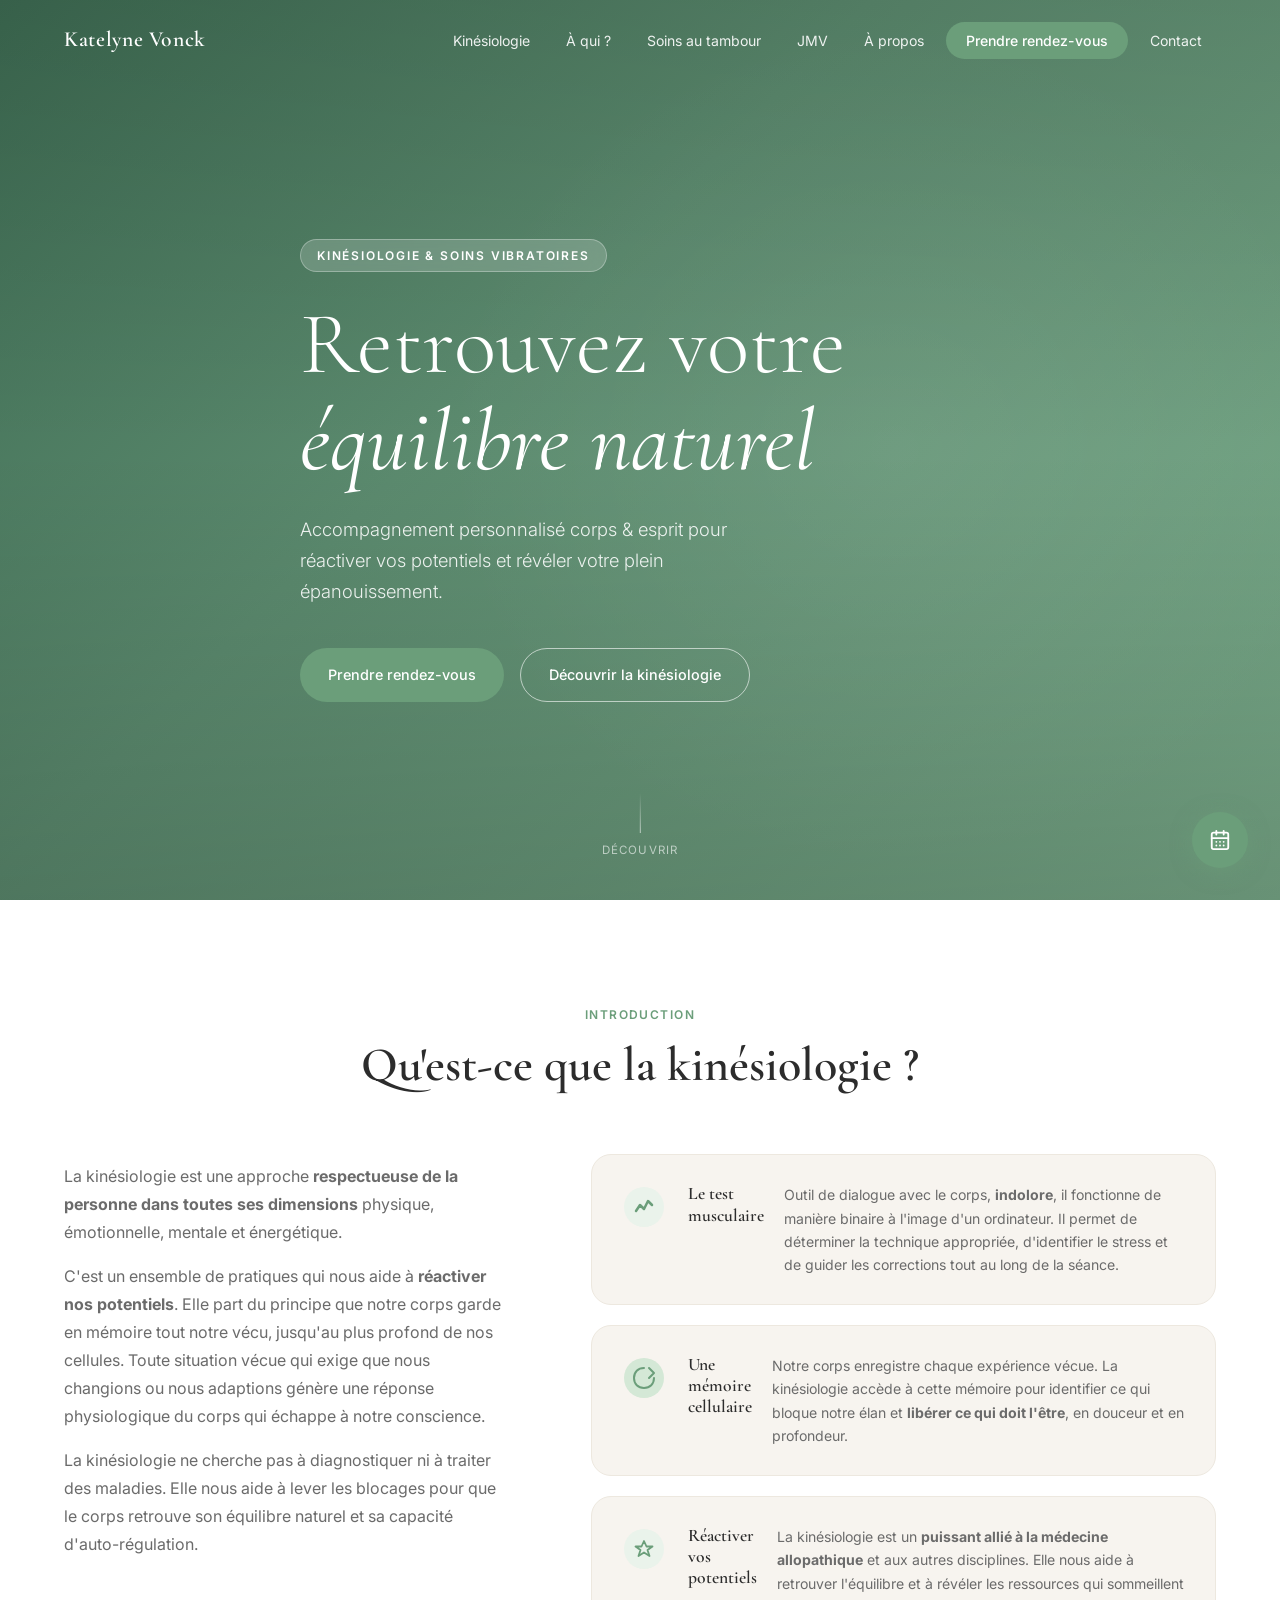
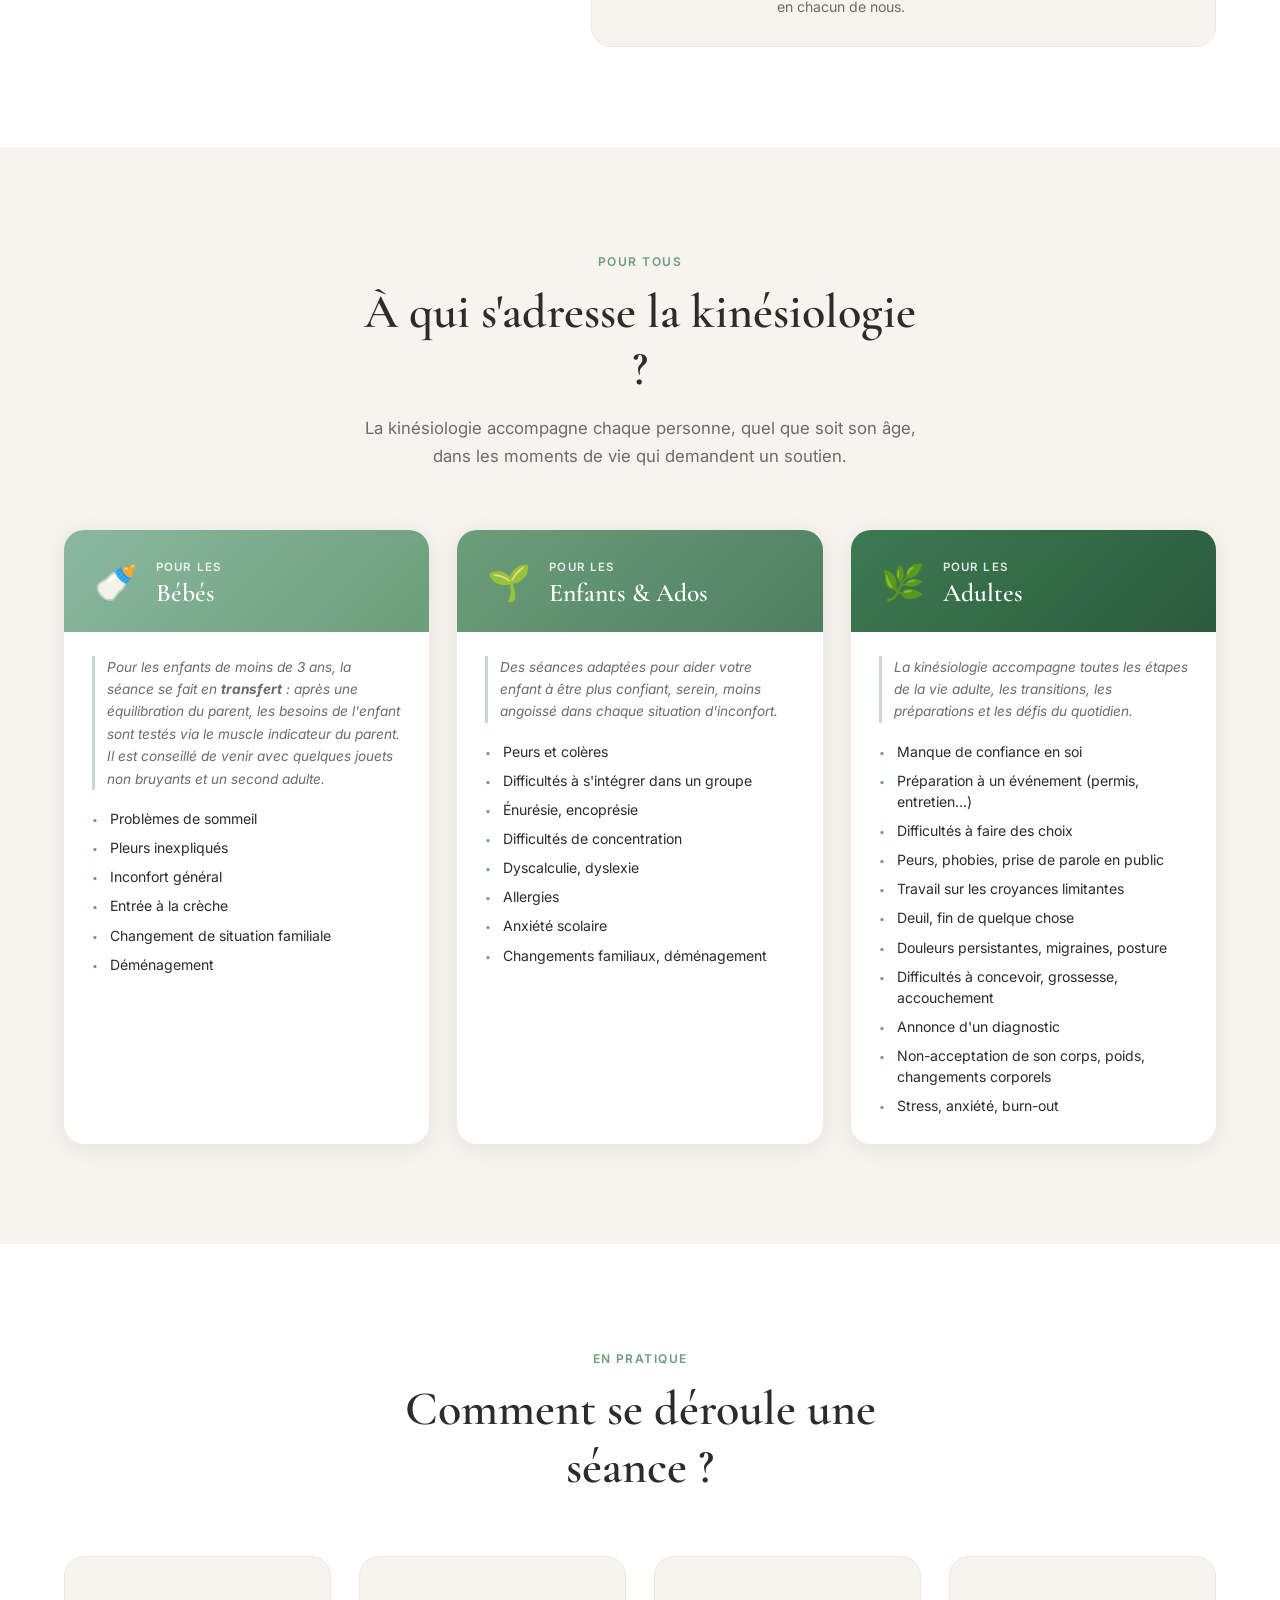
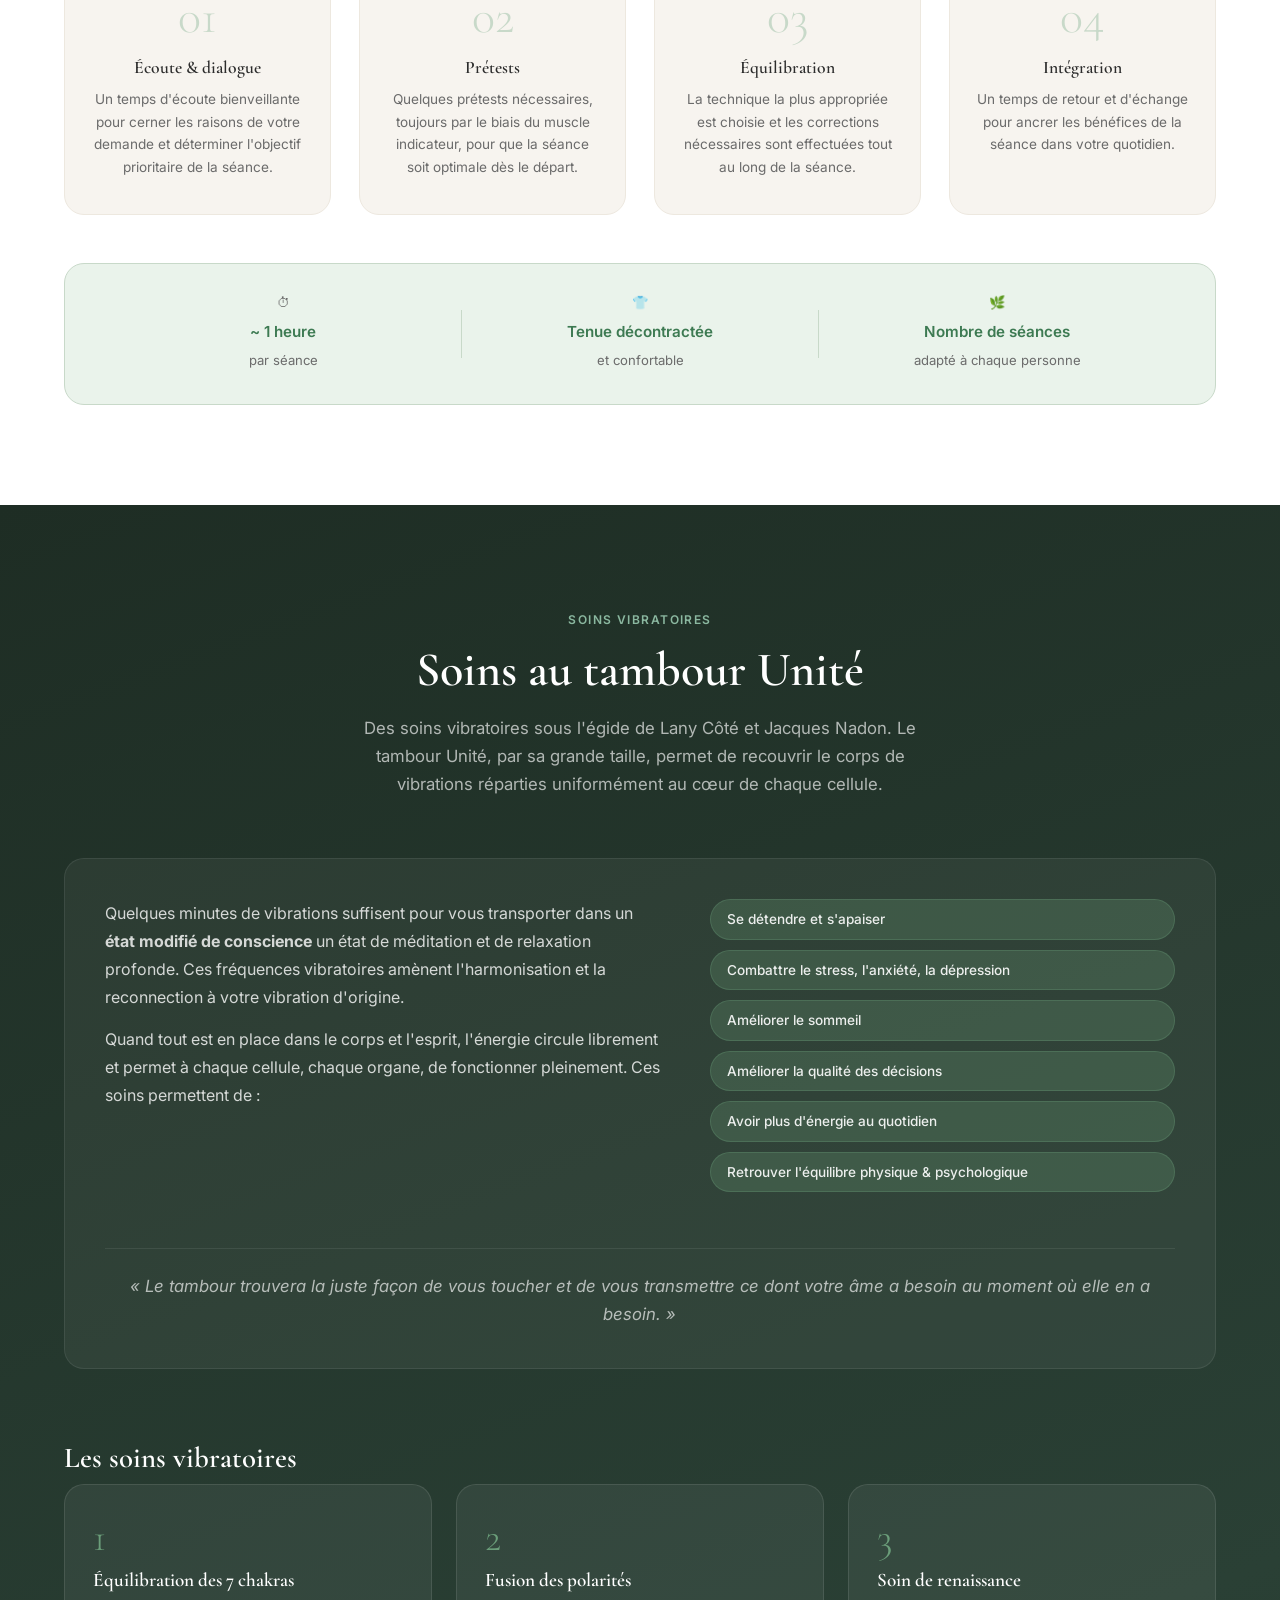
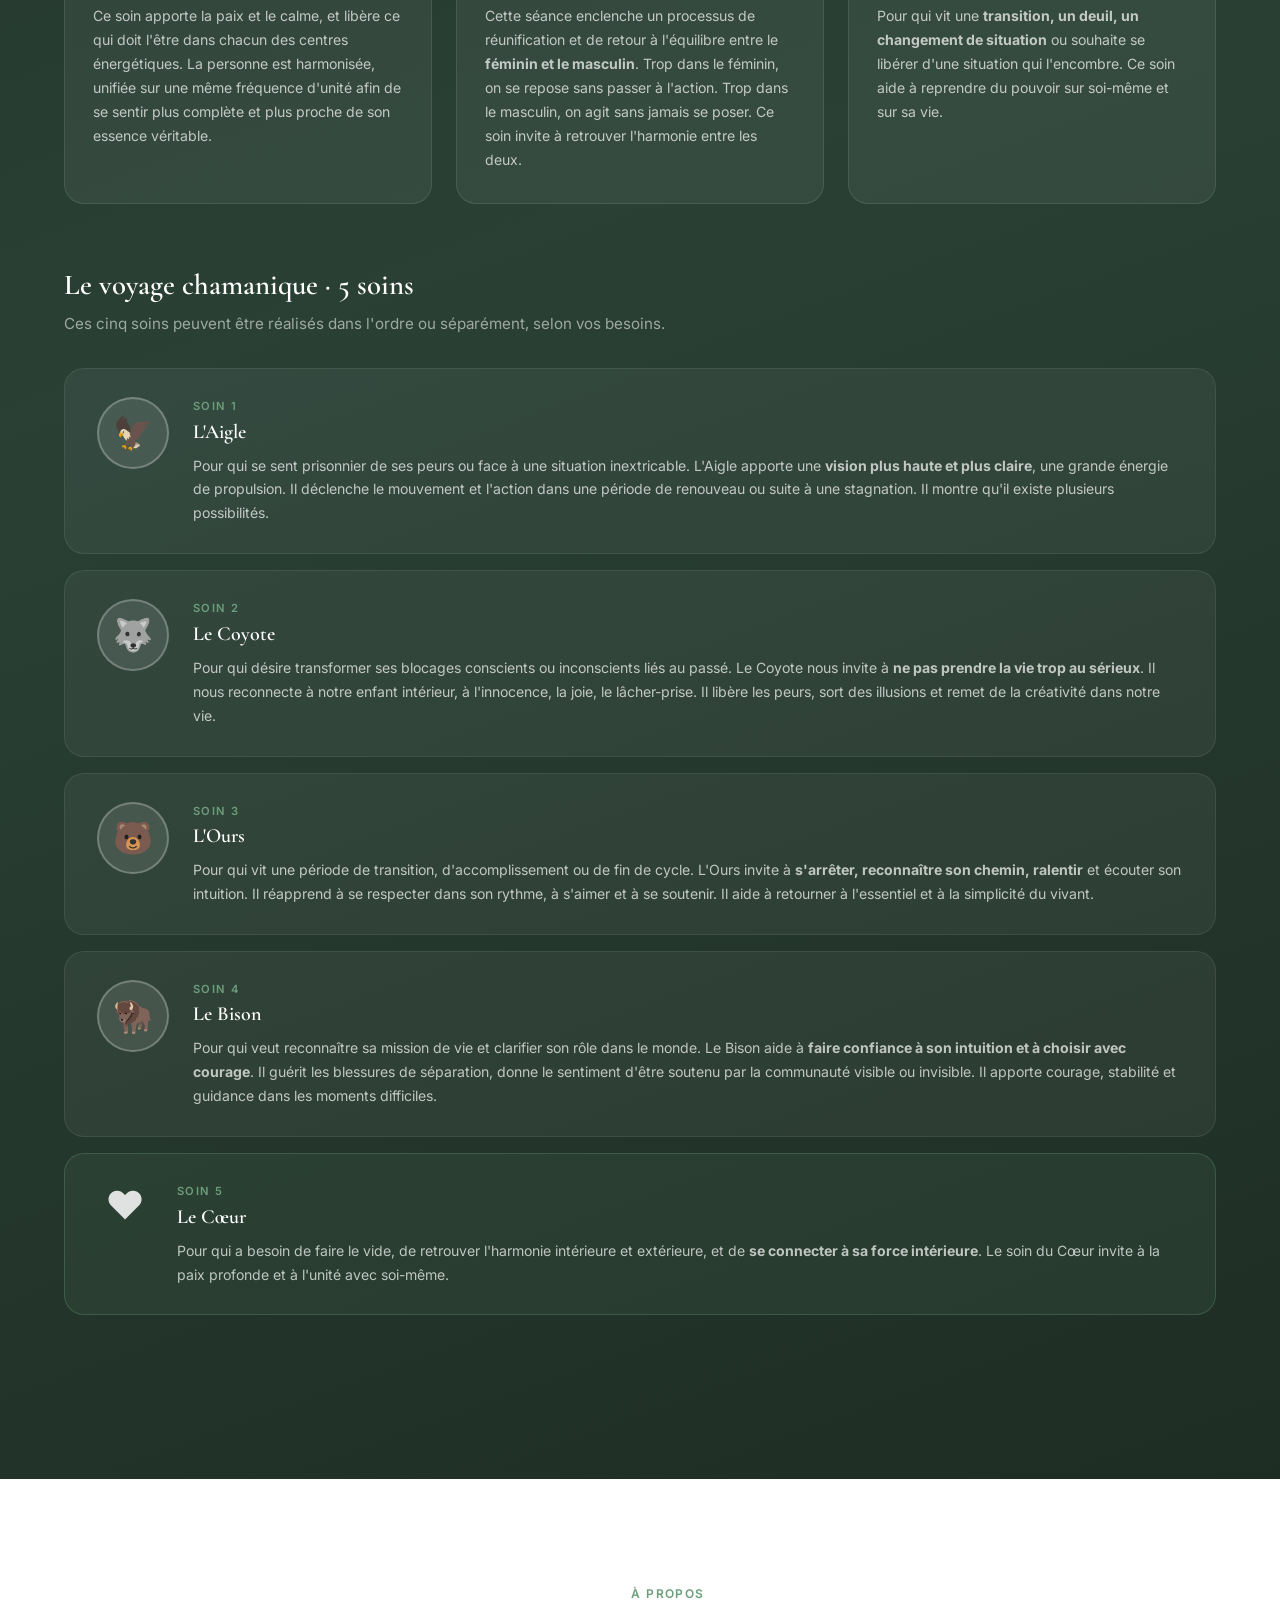
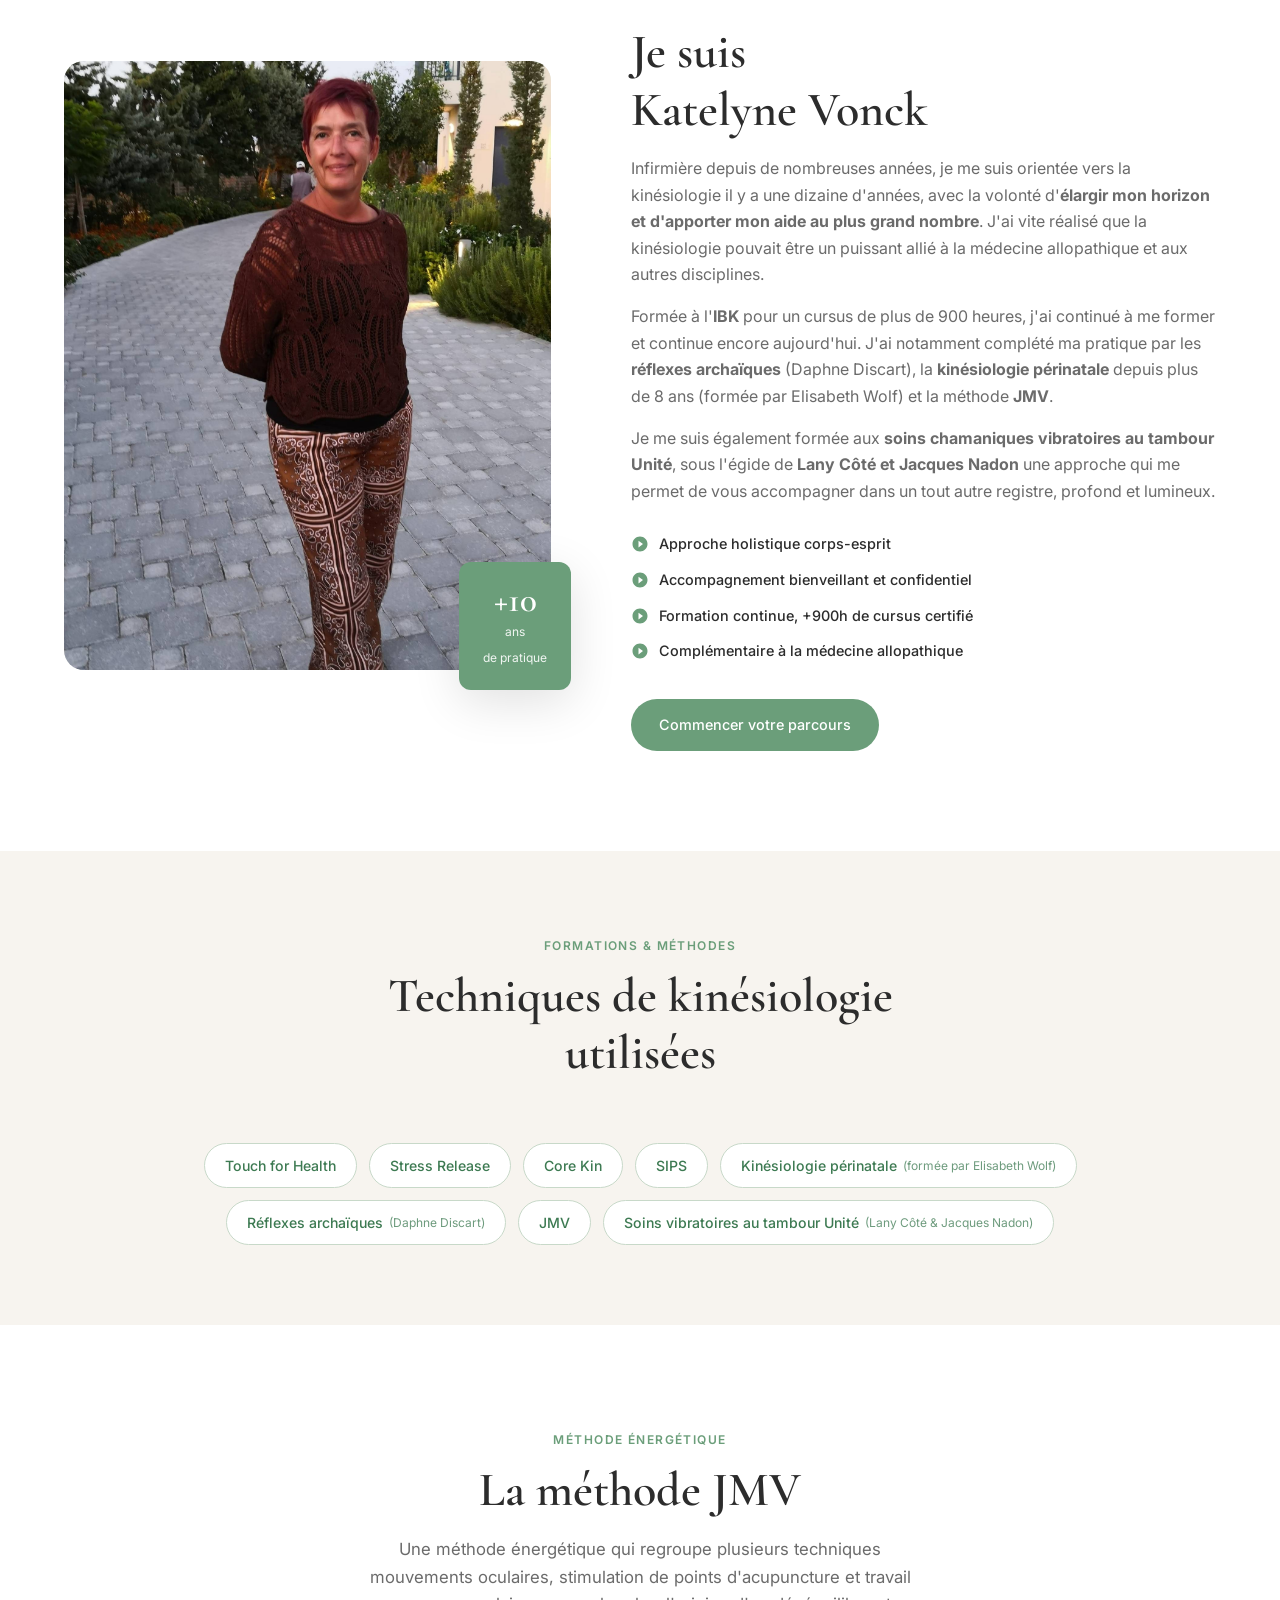
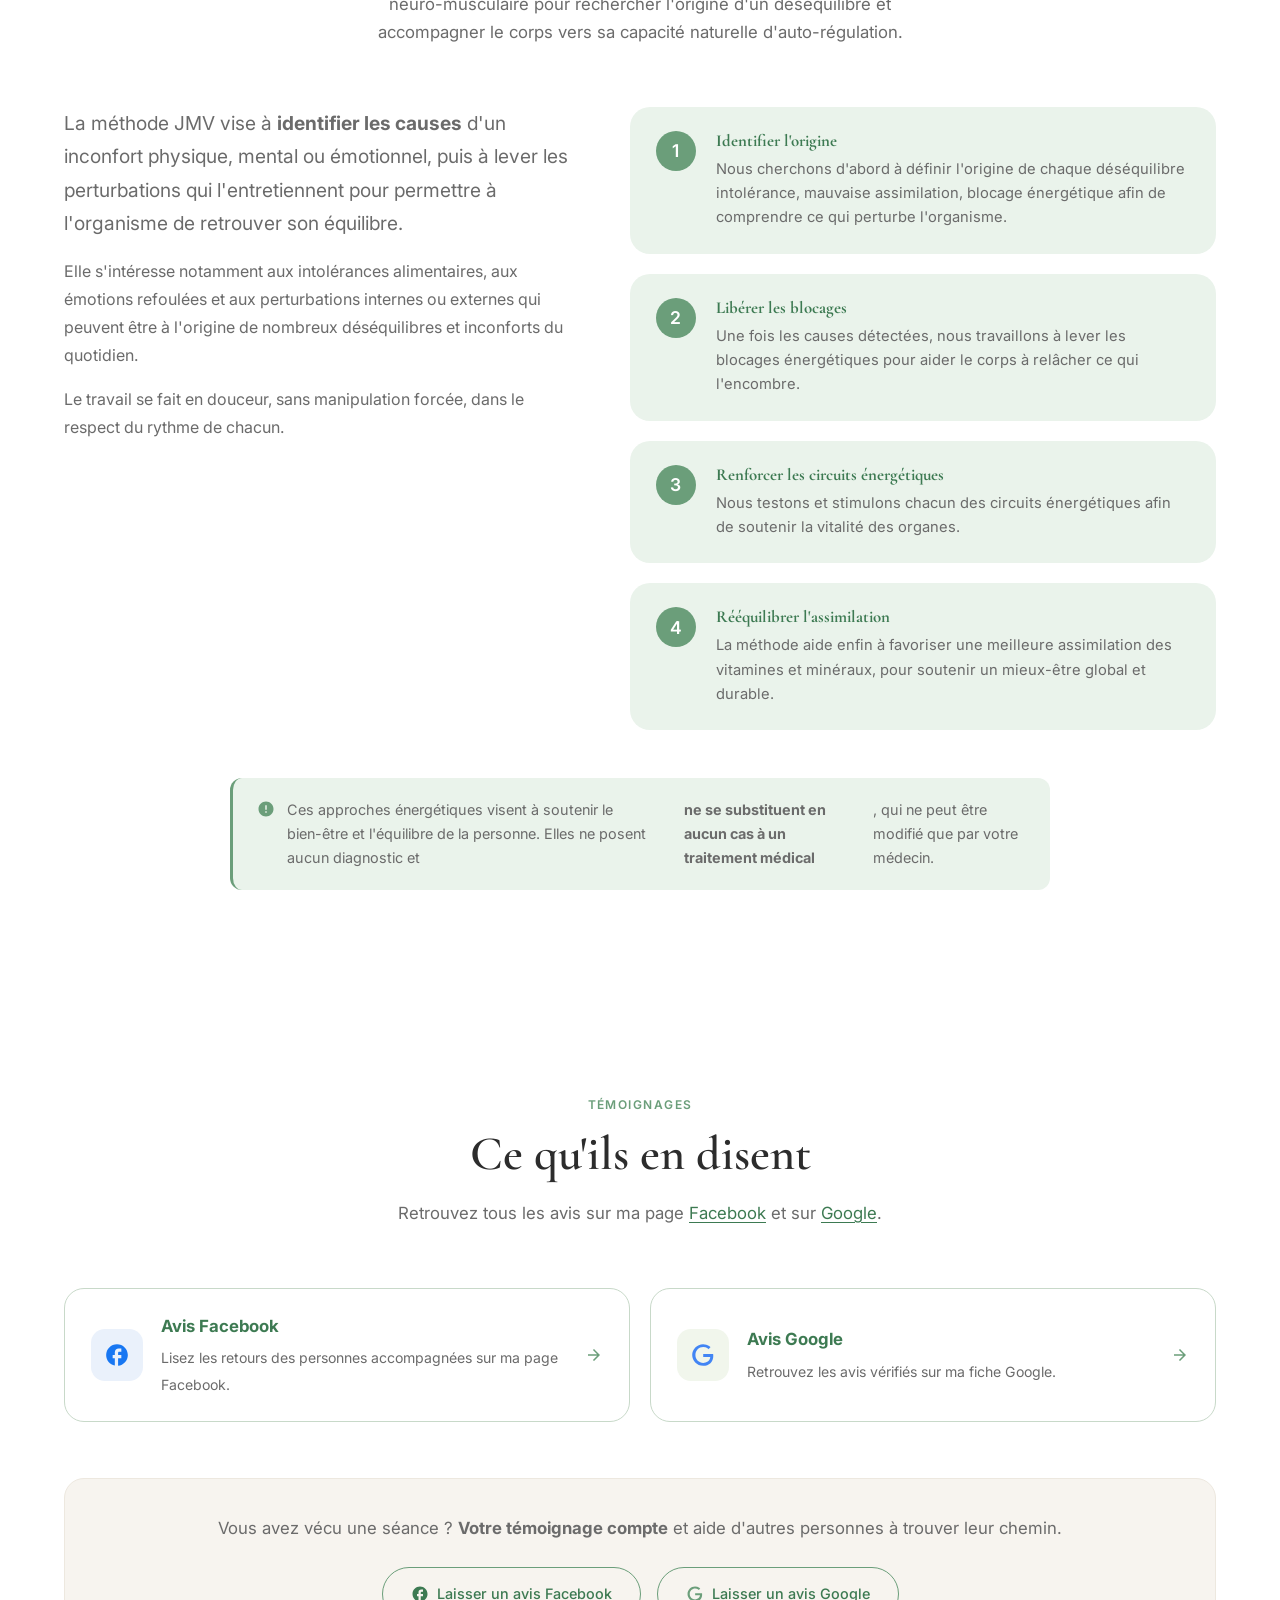
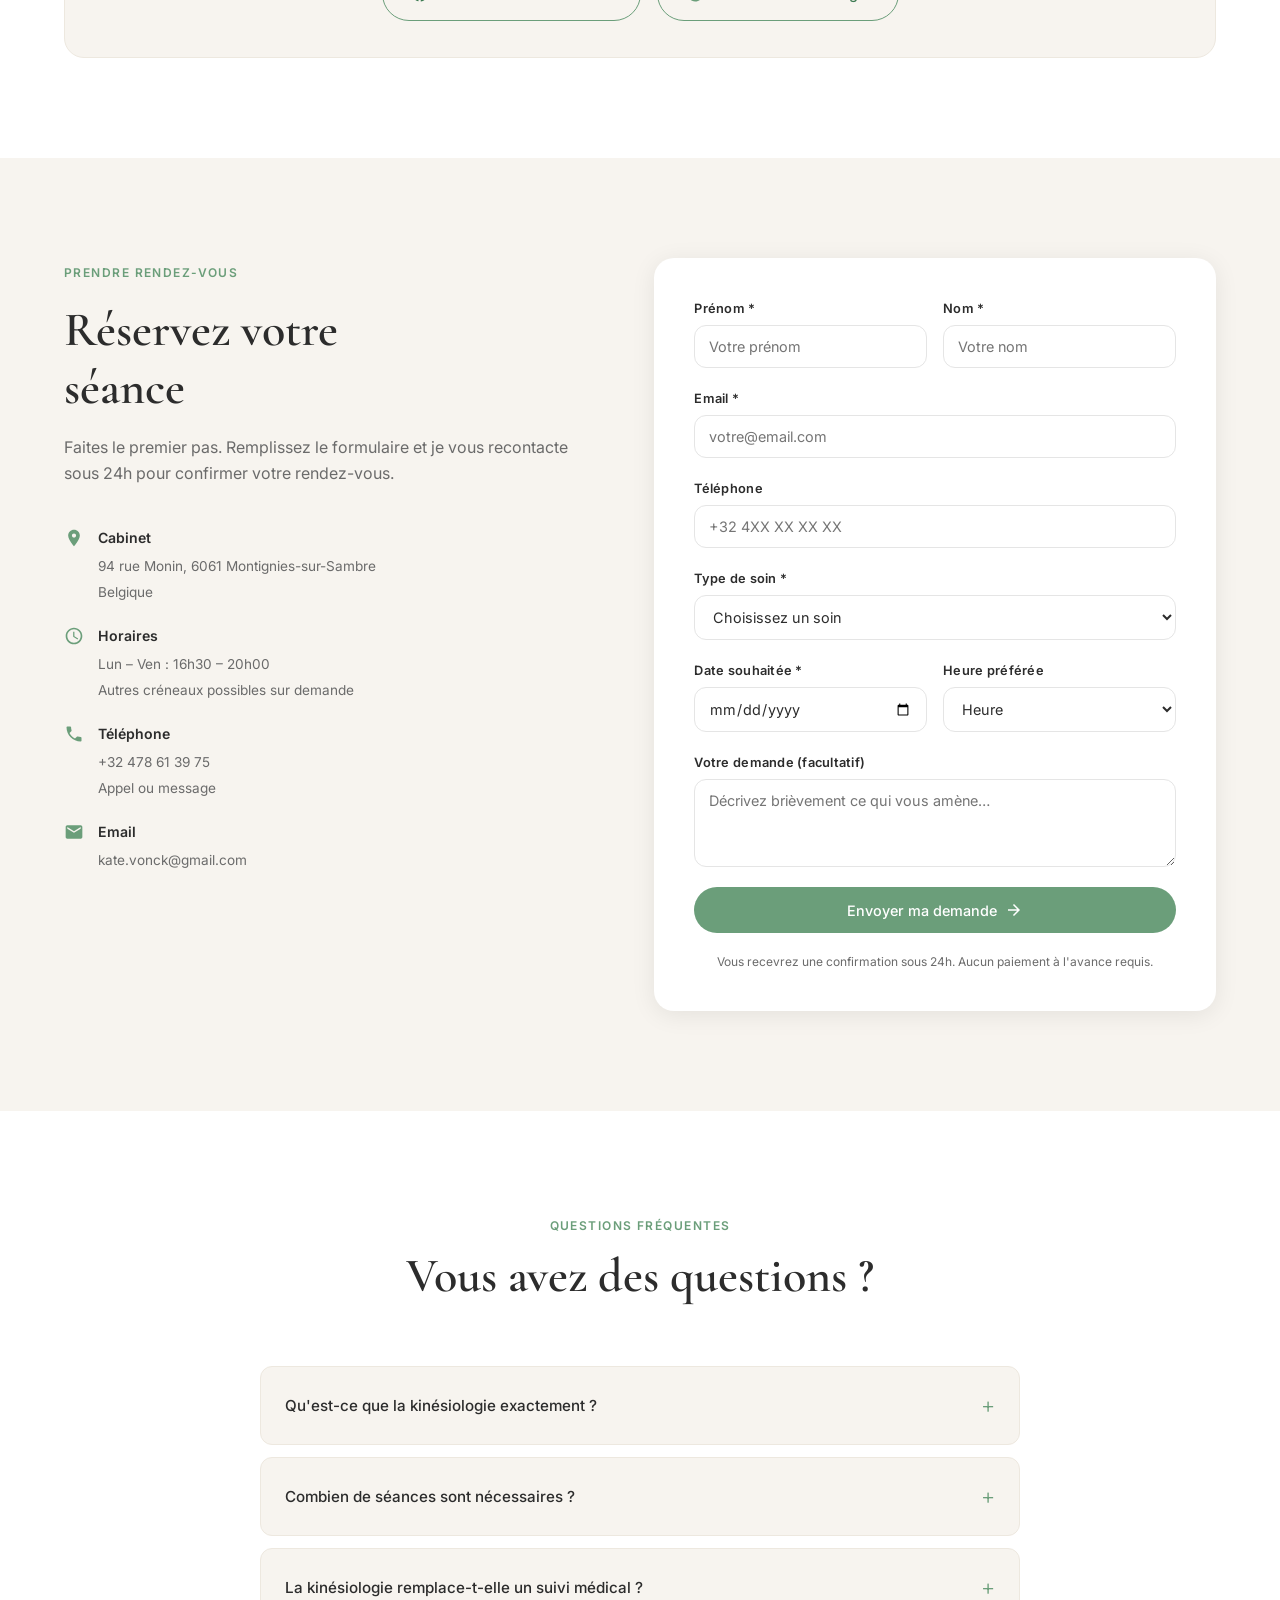
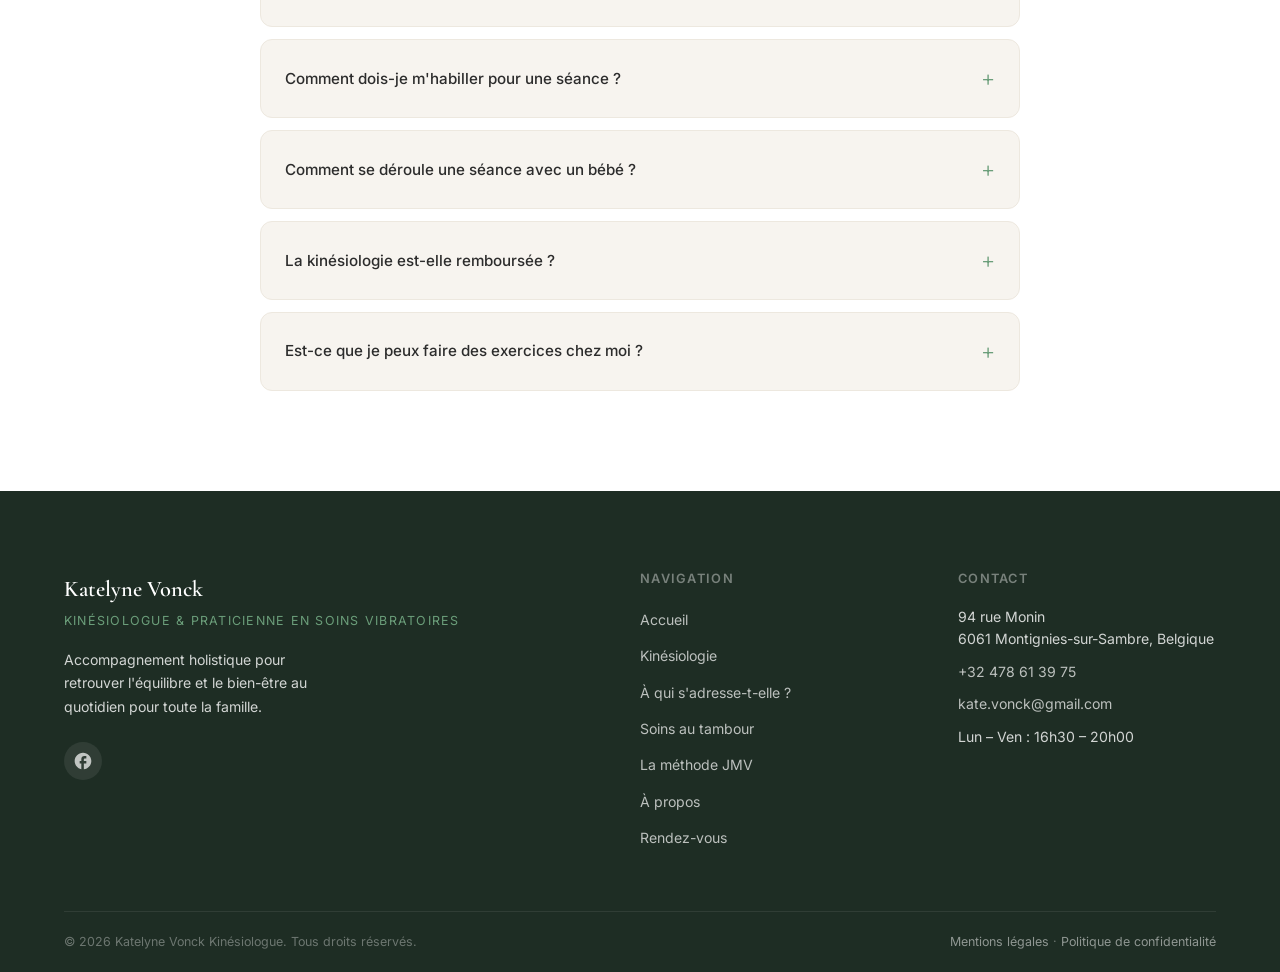
==== commit 6667ae21: "Add files via upload" ====
--- a/index.html
+++ b/index.html
@@ -38,6 +38,9 @@
           <li><a href="#tambour" class="nav-link">
             <span class="nav-link-dot"></span>Soins au tambour
           </a></li>
+          <li><a href="#jmv" class="nav-link">
+            <span class="nav-link-dot"></span>La méthode JMV
+          </a></li>
           <li><a href="#a-propos" class="nav-link">
             <span class="nav-link-dot"></span>À propos
           </a></li>
@@ -55,6 +58,7 @@
         <li><a href="#kinesio" class="nav-link">Kinésiologie</a></li>
         <li><a href="#public" class="nav-link">À qui ?</a></li>
         <li><a href="#tambour" class="nav-link">Soins au tambour</a></li>
+        <li><a href="#jmv" class="nav-link">JMV</a></li>
         <li><a href="#a-propos" class="nav-link">À propos</a></li>
         <li><a href="#rdv" class="nav-link nav-cta">Prendre rendez-vous</a></li>
         <li><a href="#contact" class="nav-link">Contact</a></li>
@@ -271,7 +275,7 @@
         <div class="section-header reveal">
           <span class="section-tag">Soins vibratoires</span>
           <h2 class="section-title">Soins au tambour Unité</h2>
-          <p class="section-desc">Des soins vibratoires sous l'égide de la Y-Cote et Jacques Landon. Le tambour Unité, par sa grande taille, permet de recouvrir le corps de vibrations réparties uniformément au cœur de chaque cellule.</p>
+          <p class="section-desc">Des soins vibratoires sous l'égide de Lany Côté et Jacques Nadon. Le tambour Unité, par sa grande taille, permet de recouvrir le corps de vibrations réparties uniformément au cœur de chaque cellule.</p>
         </div>
 
         <!-- Effets du tambour -->
@@ -324,7 +328,10 @@
           <div class="shamanic-grid">
 
             <div class="shamanic-card reveal">
-              <div class="shamanic-animal">🦅</div>
+              <div class="shamanic-animal shamanic-animal--img">
+                <img src="aigle.jpg" alt="L'Aigle" loading="lazy" onerror="this.style.display='none';this.parentNode.classList.add('is-empty');" />
+                <span class="shamanic-animal-emoji">🦅</span>
+              </div>
               <div class="shamanic-content">
                 <span class="shamanic-num">Soin 1</span>
                 <h4>L'Aigle</h4>
@@ -333,7 +340,10 @@
             </div>
 
             <div class="shamanic-card reveal">
-              <div class="shamanic-animal">🐺</div>
+              <div class="shamanic-animal shamanic-animal--img">
+                <img src="coyote.jpg" alt="Le Coyote" loading="lazy" onerror="this.style.display='none';this.parentNode.classList.add('is-empty');" />
+                <span class="shamanic-animal-emoji">🐺</span>
+              </div>
               <div class="shamanic-content">
                 <span class="shamanic-num">Soin 2</span>
                 <h4>Le Coyote</h4>
@@ -342,7 +352,10 @@
             </div>
 
             <div class="shamanic-card reveal">
-              <div class="shamanic-animal">🐻</div>
+              <div class="shamanic-animal shamanic-animal--img">
+                <img src="ours.jpg" alt="L'Ours" loading="lazy" onerror="this.style.display='none';this.parentNode.classList.add('is-empty');" />
+                <span class="shamanic-animal-emoji">🐻</span>
+              </div>
               <div class="shamanic-content">
                 <span class="shamanic-num">Soin 3</span>
                 <h4>L'Ours</h4>
@@ -351,7 +364,10 @@
             </div>
 
             <div class="shamanic-card reveal">
-              <div class="shamanic-animal">🦬</div>
+              <div class="shamanic-animal shamanic-animal--img">
+                <img src="bison.jpg" alt="Le Bison" loading="lazy" onerror="this.style.display='none';this.parentNode.classList.add('is-empty');" />
+                <span class="shamanic-animal-emoji">🦬</span>
+              </div>
               <div class="shamanic-content">
                 <span class="shamanic-num">Soin 4</span>
                 <h4>Le Bison</h4>
@@ -391,8 +407,8 @@
           <span class="section-tag">À propos</span>
           <h2 class="section-title">Je suis<br />Katelyne Vonck</h2>
           <p>Infirmière depuis de nombreuses années, je me suis orientée vers la kinésiologie il y a une dizaine d'années, avec la volonté d'<strong>élargir mon horizon et d'apporter mon aide au plus grand nombre</strong>. J'ai vite réalisé que la kinésiologie pouvait être un puissant allié à la médecine allopathique et aux autres disciplines.</p>
-          <p>Formée <strong>Alibe K</strong> pour un cursus de plus de 900 heures, j'ai continué à me former et continue encore aujourd'hui. J'ai notamment complété ma pratique par les <strong>réflexes archaïques</strong> (Daphne Discart) et la <strong>kinésiologie périnatale</strong> depuis plus de 8 ans (formée par Elisabeth Wolf).</p>
-          <p>Je me suis également formée aux <strong>soins chamaniques vibratoires au tambour Unité</strong>, sous l'égide de la Y-Cote et Jacques Landon une approche qui me permet de vous accompagner dans un tout autre registre, profond et lumineux.</p>
+          <p>Formée à l'<strong>IBK</strong> pour un cursus de plus de 900 heures, j'ai continué à me former et continue encore aujourd'hui. J'ai notamment complété ma pratique par les <strong>réflexes archaïques</strong> (Daphne Discart), la <strong>kinésiologie périnatale</strong> depuis plus de 8 ans (formée par Elisabeth Wolf) et la méthode <strong>JMV</strong>.</p>
+          <p>Je me suis également formée aux <strong>soins chamaniques vibratoires au tambour Unité</strong>, sous l'égide de <strong>Lany Côté et Jacques Nadon</strong> une approche qui me permet de vous accompagner dans un tout autre registre, profond et lumineux.</p>
           <ul class="about-values">
             <li>
               <svg width="18" height="18" viewBox="0 0 24 24" fill="none"><path d="M12 2C6.48 2 2 6.48 2 12s4.48 10 10 10 10-4.48 10-10S17.52 2 12 2zm-2 14.5v-9l6 4.5-6 4.5z" fill="#6b9e7a"/></svg>
@@ -433,9 +449,65 @@
           <div class="technique-tag">SIPS</div>
           <div class="technique-tag">Kinésiologie périnatale <span class="technique-note">(formée par Elisabeth Wolf)</span></div>
           <div class="technique-tag">Réflexes archaïques <span class="technique-note">(Daphne Discart)</span></div>
-          <div class="technique-tag">JMV (Jean-Marc V.)</div>
-          <div class="technique-tag">Soins vibratoires au tambour Unité <span class="technique-note">(Y-Cote &amp; Jacques Landon)</span></div>
-        </div>
+          <div class="technique-tag">JMV</div>
+          <div class="technique-tag">Soins vibratoires au tambour Unité <span class="technique-note">(Lany Côté &amp; Jacques Nadon)</span></div>
+        </div>
+      </div>
+    </section>
+
+
+    <!-- MÉTHODE JMV -->
+    <section class="jmv" id="jmv">
+      <div class="container">
+        <div class="section-header reveal">
+          <span class="section-tag">Méthode énergétique</span>
+          <h2 class="section-title">La méthode JMV</h2>
+          <p class="section-desc">Une méthode énergétique qui regroupe plusieurs techniques mouvements oculaires, stimulation de points d'acupuncture et travail neuro-musculaire pour rechercher l'origine d'un déséquilibre et accompagner le corps vers sa capacité naturelle d'auto-régulation.</p>
+        </div>
+
+        <div class="jmv-grid">
+          <div class="jmv-text reveal">
+            <p class="jmv-lead">La méthode JMV vise à <strong>identifier les causes</strong> d'un inconfort physique, mental ou émotionnel, puis à lever les perturbations qui l'entretiennent pour permettre à l'organisme de retrouver son équilibre.</p>
+            <p>Elle s'intéresse notamment aux intolérances alimentaires, aux émotions refoulées et aux perturbations internes ou externes qui peuvent être à l'origine de nombreux déséquilibres et inconforts du quotidien.</p>
+            <p>Le travail se fait en douceur, sans manipulation forcée, dans le respect du rythme de chacun.</p>
+          </div>
+
+          <div class="jmv-steps reveal">
+            <div class="jmv-step">
+              <span class="jmv-step-num">1</span>
+              <div>
+                <h4>Identifier l'origine</h4>
+                <p>Nous cherchons d'abord à définir l'origine de chaque déséquilibre intolérance, mauvaise assimilation, blocage énergétique afin de comprendre ce qui perturbe l'organisme.</p>
+              </div>
+            </div>
+            <div class="jmv-step">
+              <span class="jmv-step-num">2</span>
+              <div>
+                <h4>Libérer les blocages</h4>
+                <p>Une fois les causes détectées, nous travaillons à lever les blocages énergétiques pour aider le corps à relâcher ce qui l'encombre.</p>
+              </div>
+            </div>
+            <div class="jmv-step">
+              <span class="jmv-step-num">3</span>
+              <div>
+                <h4>Renforcer les circuits énergétiques</h4>
+                <p>Nous testons et stimulons chacun des circuits énergétiques afin de soutenir la vitalité des organes.</p>
+              </div>
+            </div>
+            <div class="jmv-step">
+              <span class="jmv-step-num">4</span>
+              <div>
+                <h4>Rééquilibrer l'assimilation</h4>
+                <p>La méthode aide enfin à favoriser une meilleure assimilation des vitamines et minéraux, pour soutenir un mieux-être global et durable.</p>
+              </div>
+            </div>
+          </div>
+        </div>
+
+        <p class="jmv-disclaimer reveal">
+          <svg viewBox="0 0 24 24" width="18" height="18" fill="none"><path d="M12 2C6.48 2 2 6.48 2 12s4.48 10 10 10 10-4.48 10-10S17.52 2 12 2zm1 15h-2v-2h2v2zm0-4h-2V7h2v6z" fill="#6b9e7a"/></svg>
+          Ces approches énergétiques visent à soutenir le bien-être et l'équilibre de la personne. Elles ne posent aucun diagnostic et <strong>ne se substituent en aucun cas à un traitement médical</strong>, qui ne peut être modifié que par votre médecin.
+        </p>
       </div>
     </section>
 
@@ -446,42 +518,30 @@
         <div class="section-header reveal">
           <span class="section-tag">Témoignages</span>
           <h2 class="section-title">Ce qu'ils en disent</h2>
-          <p class="section-desc">Retrouvez tous les avis sur ma page <a href="https://www.facebook.com/katelynevonckkinesio/?locale=fr_FR" target="_blank" rel="noopener" class="testimonials-link">Facebook</a> et sur <a href="https://maps.google.com" target="_blank" rel="noopener" class="testimonials-link">Google</a>.</p>
-        </div>
-        <div class="testimonials-grid">
-          <div class="testimonial-card reveal">
-            <div class="stars">★★★★★</div>
-            <p>"Après seulement quelques séances, j'ai ressenti un changement radical dans ma gestion du stress au travail. Katelyne est une professionnelle remarquable, à l'écoute et très compétente."</p>
-            <div class="testimonial-author">
-              <div class="author-avatar">S</div>
-              <div>
-                <strong>Sophie M.</strong>
-                <span>Gestionnaire de projet</span>
-              </div>
-            </div>
-          </div>
-          <div class="testimonial-card testimonial-card--accent reveal">
-            <div class="stars">★★★★★</div>
-            <p>"Je souffrais de douleurs dorsales chroniques depuis des années. Grâce à Katelyne, j'ai enfin pu reprendre une vie normale. Je recommande vivement ses séances."</p>
-            <div class="testimonial-author">
-              <div class="author-avatar">M</div>
-              <div>
-                <strong>Marc D.</strong>
-                <span>Enseignant</span>
-              </div>
-            </div>
-          </div>
-          <div class="testimonial-card reveal">
-            <div class="stars">★★★★★</div>
-            <p>"Mon fils avait des difficultés scolaires importantes. Les séances avec Katelyne ont été une vraie révélation. Il est maintenant épanoui et ses résultats s'améliorent."</p>
-            <div class="testimonial-author">
-              <div class="author-avatar">C</div>
-              <div>
-                <strong>Claire L.</strong>
-                <span>Maman de Lucas</span>
-              </div>
-            </div>
-          </div>
+          <p class="section-desc">Retrouvez tous les avis sur ma page <a href="https://www.facebook.com/katelynevonckkinesio/?locale=fr_FR" target="_blank" rel="noopener" class="testimonials-link">Facebook</a> et sur <a href="https://www.google.com/search?q=Katelyne+Vonck+kinésiologie+Montignies-sur-Sambre" target="_blank" rel="noopener" class="testimonials-link">Google</a>.</p>
+        </div>
+        <!-- Vrais avis : renvoi Facebook & Google -->
+        <div class="reviews-embed reveal">
+          <a href="https://www.facebook.com/katelynevonckkinesio/reviews" target="_blank" rel="noopener" class="review-source-card">
+            <div class="review-source-icon review-source-icon--fb">
+              <svg viewBox="0 0 24 24" width="26" height="26" fill="currentColor"><path d="M22 12c0-5.52-4.48-10-10-10S2 6.48 2 12c0 4.84 3.44 8.87 8 9.8V15H8v-3h2V9.5C10 7.57 11.57 6 13.5 6H16v3h-2c-.55 0-1 .45-1 1v2h3v3h-3v6.95c5.05-.5 9-4.76 9-9.95z"/></svg>
+            </div>
+            <div>
+              <strong>Avis Facebook</strong>
+              <span>Lisez les retours des personnes accompagnées sur ma page Facebook.</span>
+            </div>
+            <svg class="review-source-arrow" viewBox="0 0 24 24" width="18" height="18" fill="none"><path d="M12 4l-1.41 1.41L16.17 11H4v2h12.17l-5.58 5.59L12 20l8-8z" fill="currentColor"/></svg>
+          </a>
+          <a href="https://www.google.com/search?q=Katelyne+Vonck+kinésiologie+Montignies-sur-Sambre" target="_blank" rel="noopener" class="review-source-card">
+            <div class="review-source-icon review-source-icon--google">
+              <svg viewBox="0 0 24 24" width="26" height="26" fill="none"><path d="M21.35 11.1h-9.17v2.73h6.51c-.33 3.81-3.5 5.44-6.5 5.44C8.36 19.27 5 16.25 5 12c0-4.1 3.2-7.27 7.2-7.27 3.09 0 4.9 1.97 4.9 1.97L19 4.72S16.56 2 12.1 2C6.42 2 2.03 6.8 2.03 12c0 5.05 4.13 10 10.22 10 5.35 0 9.25-3.67 9.25-9.09 0-1.15-.15-1.81-.15-1.81z" fill="#4285F4"/></svg>
+            </div>
+            <div>
+              <strong>Avis Google</strong>
+              <span>Retrouvez les avis vérifiés sur ma fiche Google.</span>
+            </div>
+            <svg class="review-source-arrow" viewBox="0 0 24 24" width="18" height="18" fill="none"><path d="M12 4l-1.41 1.41L16.17 11H4v2h12.17l-5.58 5.59L12 20l8-8z" fill="currentColor"/></svg>
+          </a>
         </div>
 
         <!-- Invitation à laisser un avis -->
@@ -687,6 +747,7 @@
           <li><a href="#kinesio">Kinésiologie</a></li>
           <li><a href="#public">À qui s'adresse-t-elle ?</a></li>
           <li><a href="#tambour">Soins au tambour</a></li>
+          <li><a href="#jmv">La méthode JMV</a></li>
           <li><a href="#a-propos">À propos</a></li>
           <li><a href="#rdv">Rendez-vous</a></li>
         </ul>
--- a/style.css
+++ b/style.css
@@ -1462,6 +1462,35 @@
   padding-top: 4px;
 }
 
+/* Placeholder image ronde : reçoit aigle.jpg / coyote.jpg / ours.jpg / bison.jpg.
+   Tant que la photo n'existe pas, l'emoji reste visible en repli. */
+.shamanic-animal--img {
+  width: 72px;
+  height: 72px;
+  padding-top: 0;
+  border-radius: 50%;
+  overflow: hidden;
+  position: relative;
+  background: rgba(255,255,255,.10);
+  border: 2px solid rgba(255,255,255,.25);
+  display: flex;
+  align-items: center;
+  justify-content: center;
+}
+.shamanic-animal--img img {
+  position: absolute;
+  inset: 0;
+  width: 100%;
+  height: 100%;
+  object-fit: cover;
+}
+.shamanic-animal-emoji {
+  font-size: 2rem;
+  line-height: 1;
+}
+/* Quand l'image est chargée, on masque l'emoji de repli. */
+.shamanic-animal--img:not(.is-empty) .shamanic-animal-emoji { display: none; }
+
 .shamanic-content { flex: 1; }
 
 .shamanic-num {
@@ -1537,6 +1566,94 @@
 }
 
 
+/* ─── Méthode JMV ──────────────────────────────────────────── */
+.jmv {
+  padding: 100px 0;
+  background: var(--white);
+}
+.jmv-grid {
+  display: grid;
+  grid-template-columns: 1fr 1.15fr;
+  gap: 56px;
+  align-items: start;
+  margin-top: 24px;
+}
+.jmv-lead {
+  font-size: 1.2rem;
+  line-height: 1.6;
+  color: var(--green-dark);
+  margin-bottom: 20px;
+}
+.jmv-text p {
+  color: var(--text-muted);
+  line-height: 1.75;
+  margin-bottom: 16px;
+}
+.jmv-steps {
+  display: flex;
+  flex-direction: column;
+  gap: 20px;
+}
+.jmv-step {
+  display: flex;
+  gap: 20px;
+  align-items: flex-start;
+  background: var(--green-light);
+  border-radius: var(--radius-lg);
+  padding: 24px 26px;
+  transition: var(--transition);
+}
+.jmv-step:hover {
+  box-shadow: 0 12px 30px rgba(61,122,82,.10);
+  transform: translateY(-2px);
+}
+.jmv-step-num {
+  flex-shrink: 0;
+  width: 40px;
+  height: 40px;
+  border-radius: 50%;
+  background: var(--green);
+  color: var(--white);
+  display: flex;
+  align-items: center;
+  justify-content: center;
+  font-size: 1.1rem;
+  font-weight: 600;
+}
+.jmv-step h4 {
+  color: var(--green-dark);
+  font-size: 1.05rem;
+  margin-bottom: 6px;
+}
+.jmv-step p {
+  color: var(--text-muted);
+  font-size: .92rem;
+  line-height: 1.65;
+}
+.jmv-disclaimer {
+  display: flex;
+  align-items: flex-start;
+  gap: 12px;
+  max-width: 820px;
+  margin: 48px auto 0;
+  padding: 20px 24px;
+  background: var(--green-light);
+  border-left: 3px solid var(--green);
+  border-radius: var(--radius);
+  color: var(--text-muted);
+  font-size: .9rem;
+  line-height: 1.65;
+}
+.jmv-disclaimer svg {
+  flex-shrink: 0;
+  margin-top: 2px;
+}
+@media (max-width: 860px) {
+  .jmv-grid { grid-template-columns: 1fr; gap: 36px; }
+  .jmv { padding: 70px 0; }
+}
+
+
 /* ─── Testimonials link & review CTA ───────────────────────── */
 .testimonials-link {
   color: var(--green-dark);
@@ -1544,6 +1661,58 @@
   text-underline-offset: 3px;
 }
 .testimonials-link:hover { color: var(--green); }
+
+.reviews-embed {
+  display: grid;
+  grid-template-columns: 1fr 1fr;
+  gap: 20px;
+  margin-top: 8px;
+}
+.review-source-card {
+  display: flex;
+  align-items: center;
+  gap: 18px;
+  background: var(--white);
+  border: 1px solid var(--green-mid);
+  border-radius: var(--radius-lg);
+  padding: 24px 26px;
+  transition: var(--transition);
+}
+.review-source-card:hover {
+  box-shadow: 0 14px 32px rgba(61,122,82,.12);
+  transform: translateY(-2px);
+  border-color: var(--green);
+}
+.review-source-icon {
+  flex-shrink: 0;
+  width: 52px;
+  height: 52px;
+  border-radius: 14px;
+  display: flex;
+  align-items: center;
+  justify-content: center;
+}
+.review-source-icon--fb { background: #eaf1fb; color: #1877F2; }
+.review-source-icon--google { background: #f1f6ec; }
+.review-source-card strong {
+  display: block;
+  color: var(--green-dark);
+  font-size: 1.05rem;
+  margin-bottom: 4px;
+}
+.review-source-card span {
+  color: var(--text-muted);
+  font-size: .88rem;
+  line-height: 1.5;
+}
+.review-source-arrow {
+  flex-shrink: 0;
+  margin-left: auto;
+  color: var(--green);
+}
+@media (max-width: 700px) {
+  .reviews-embed { grid-template-columns: 1fr; }
+}
 
 .review-cta {
   margin-top: 56px;
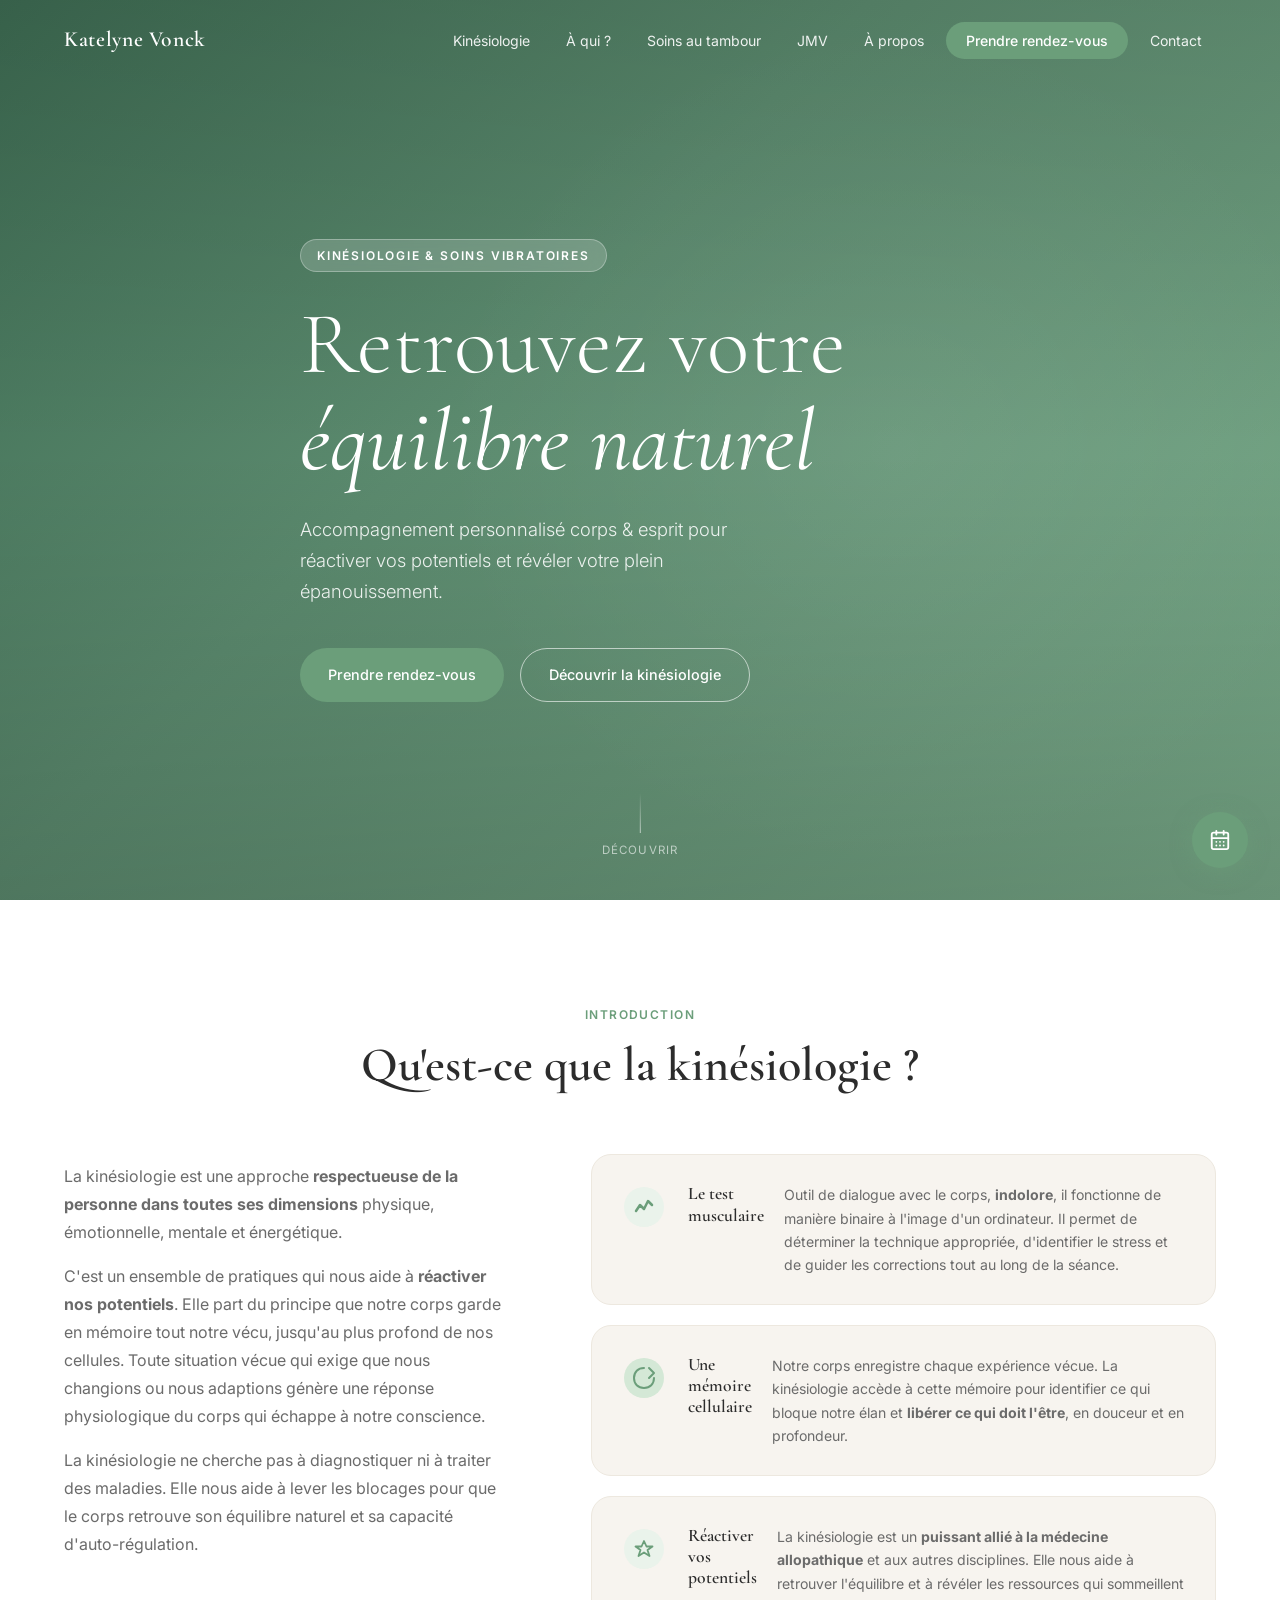
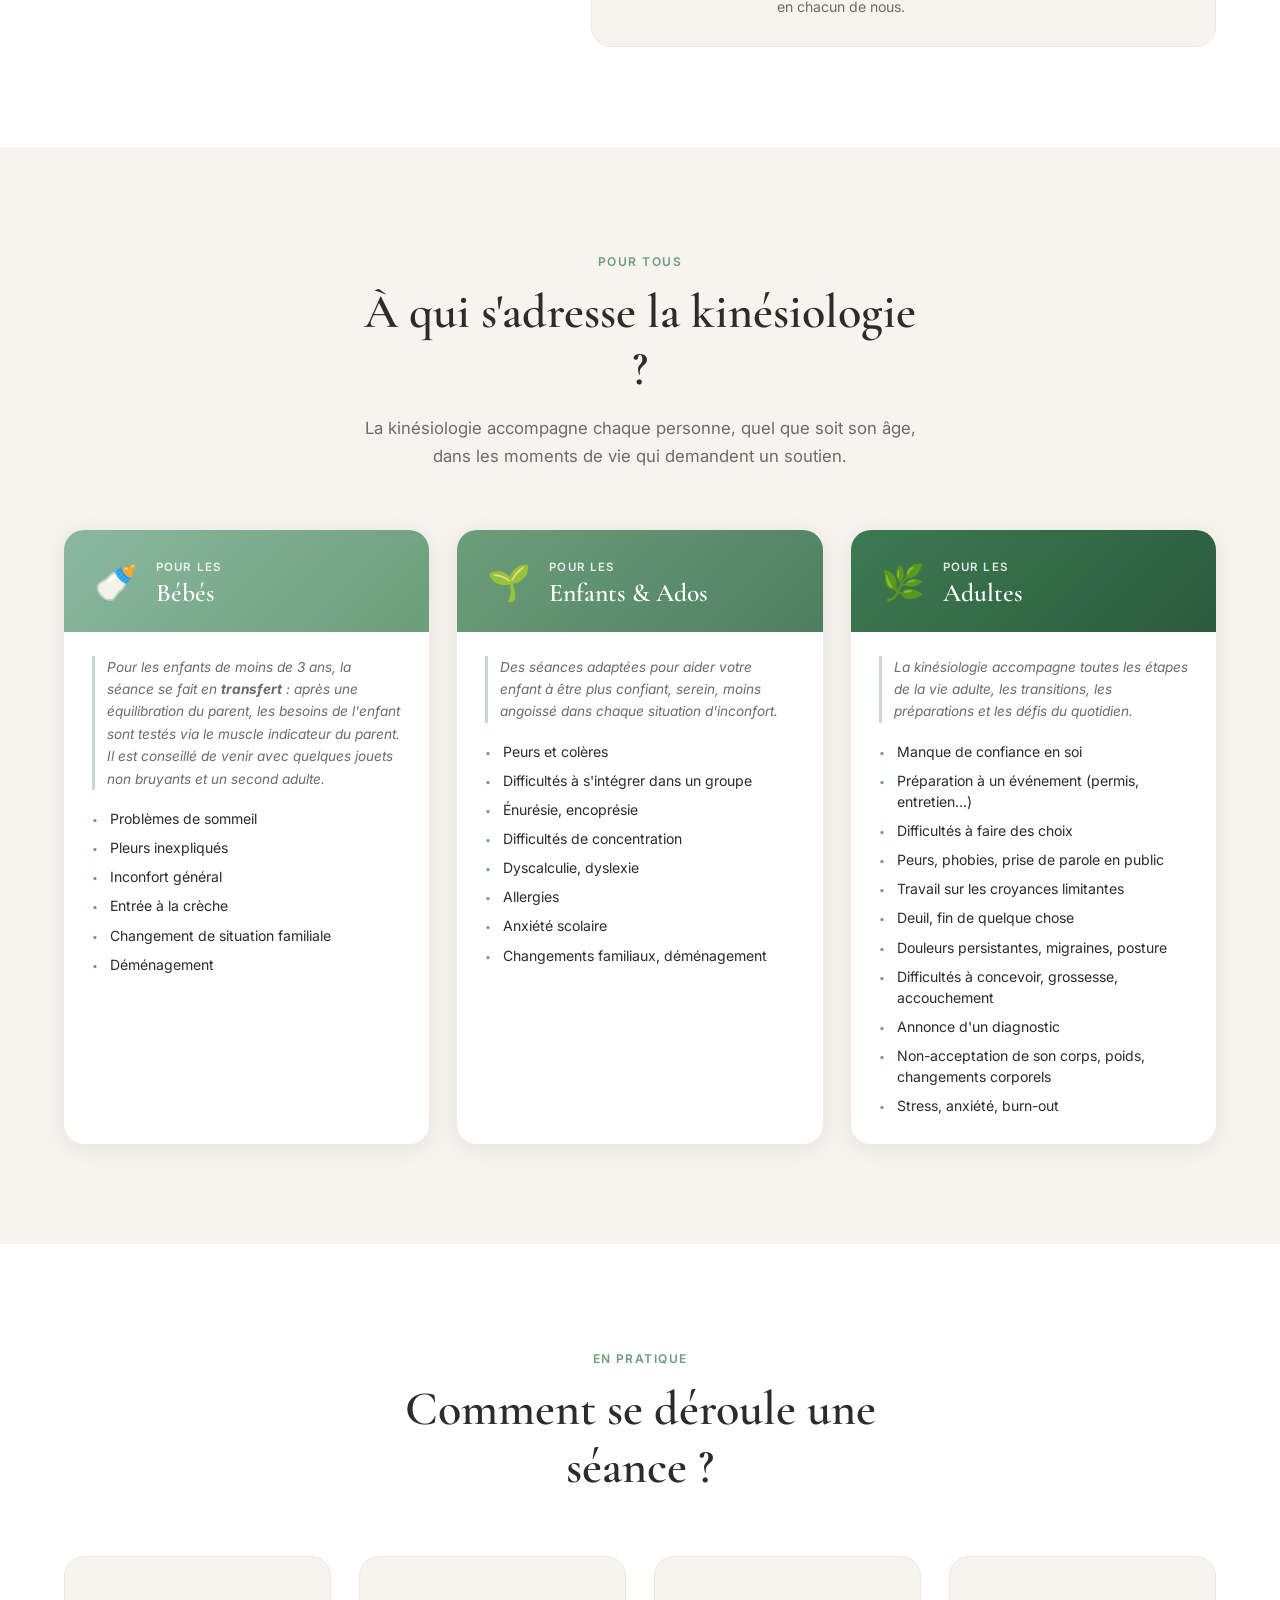
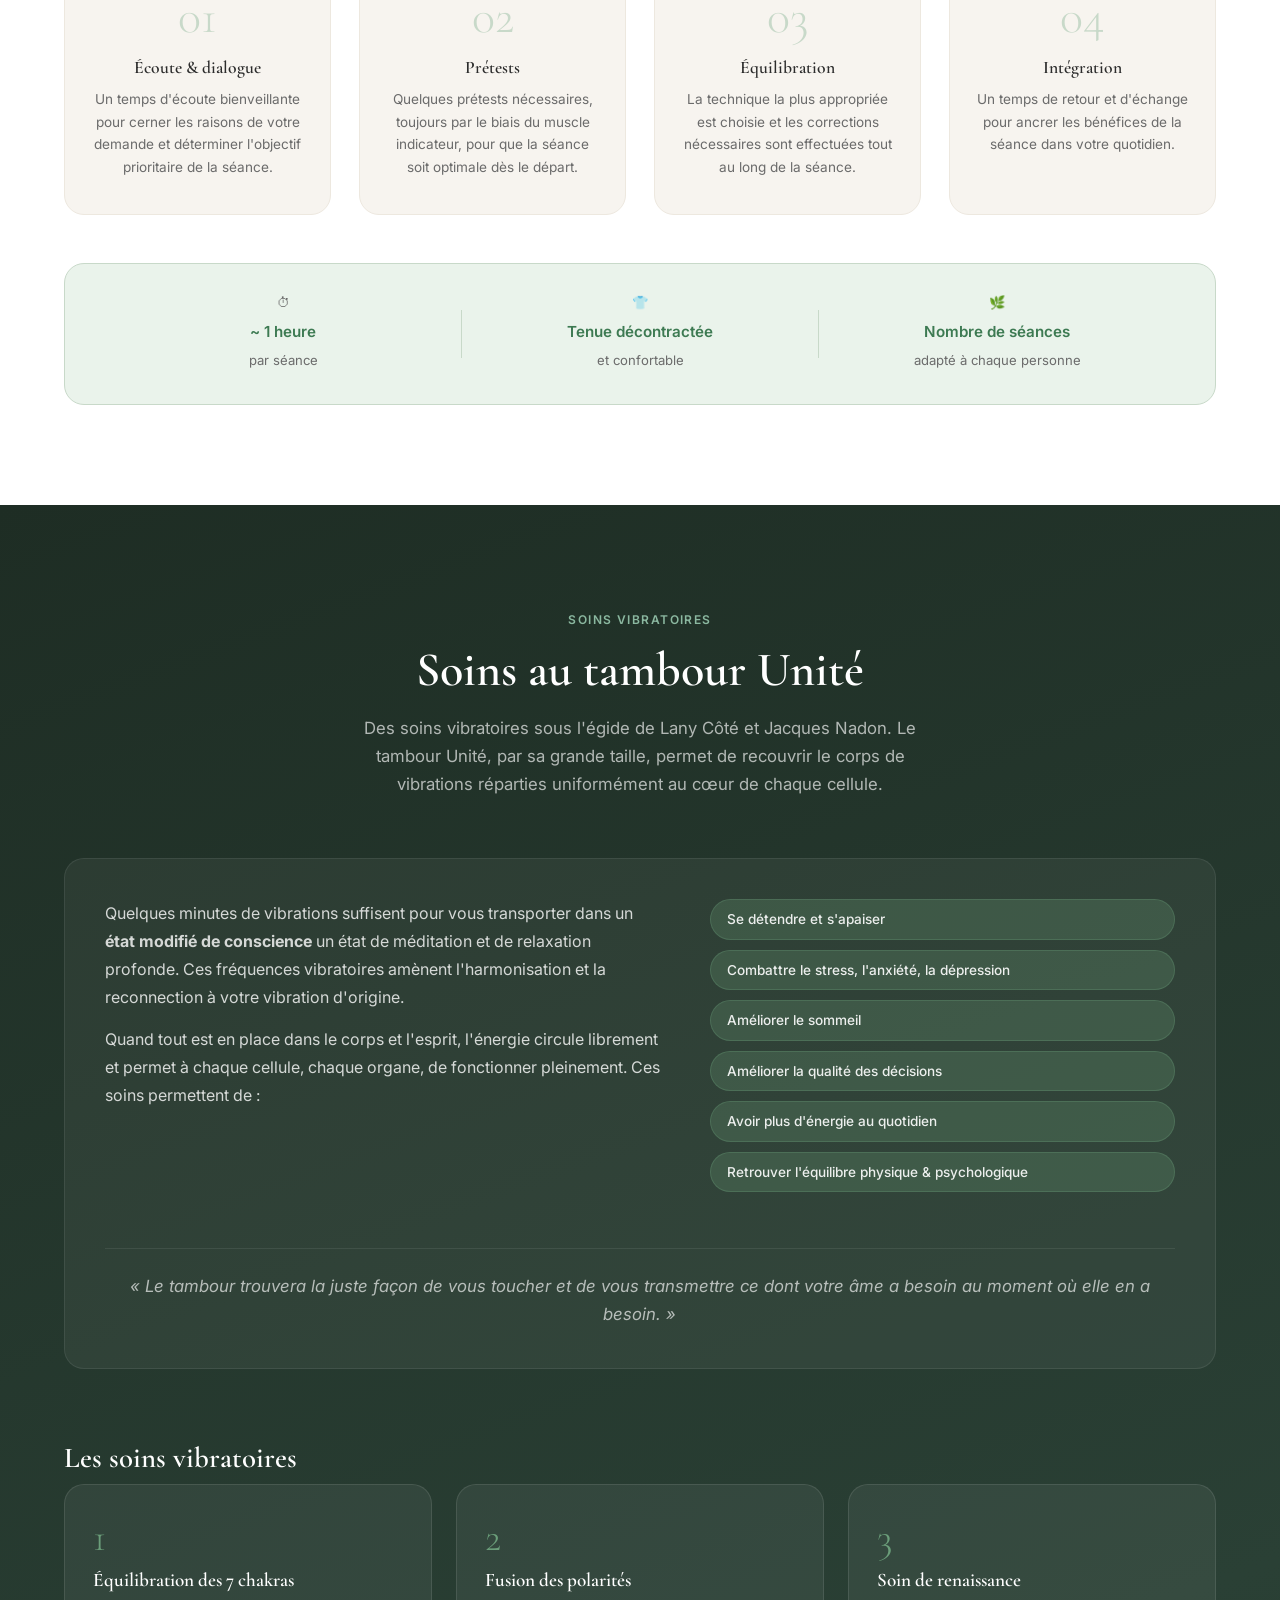
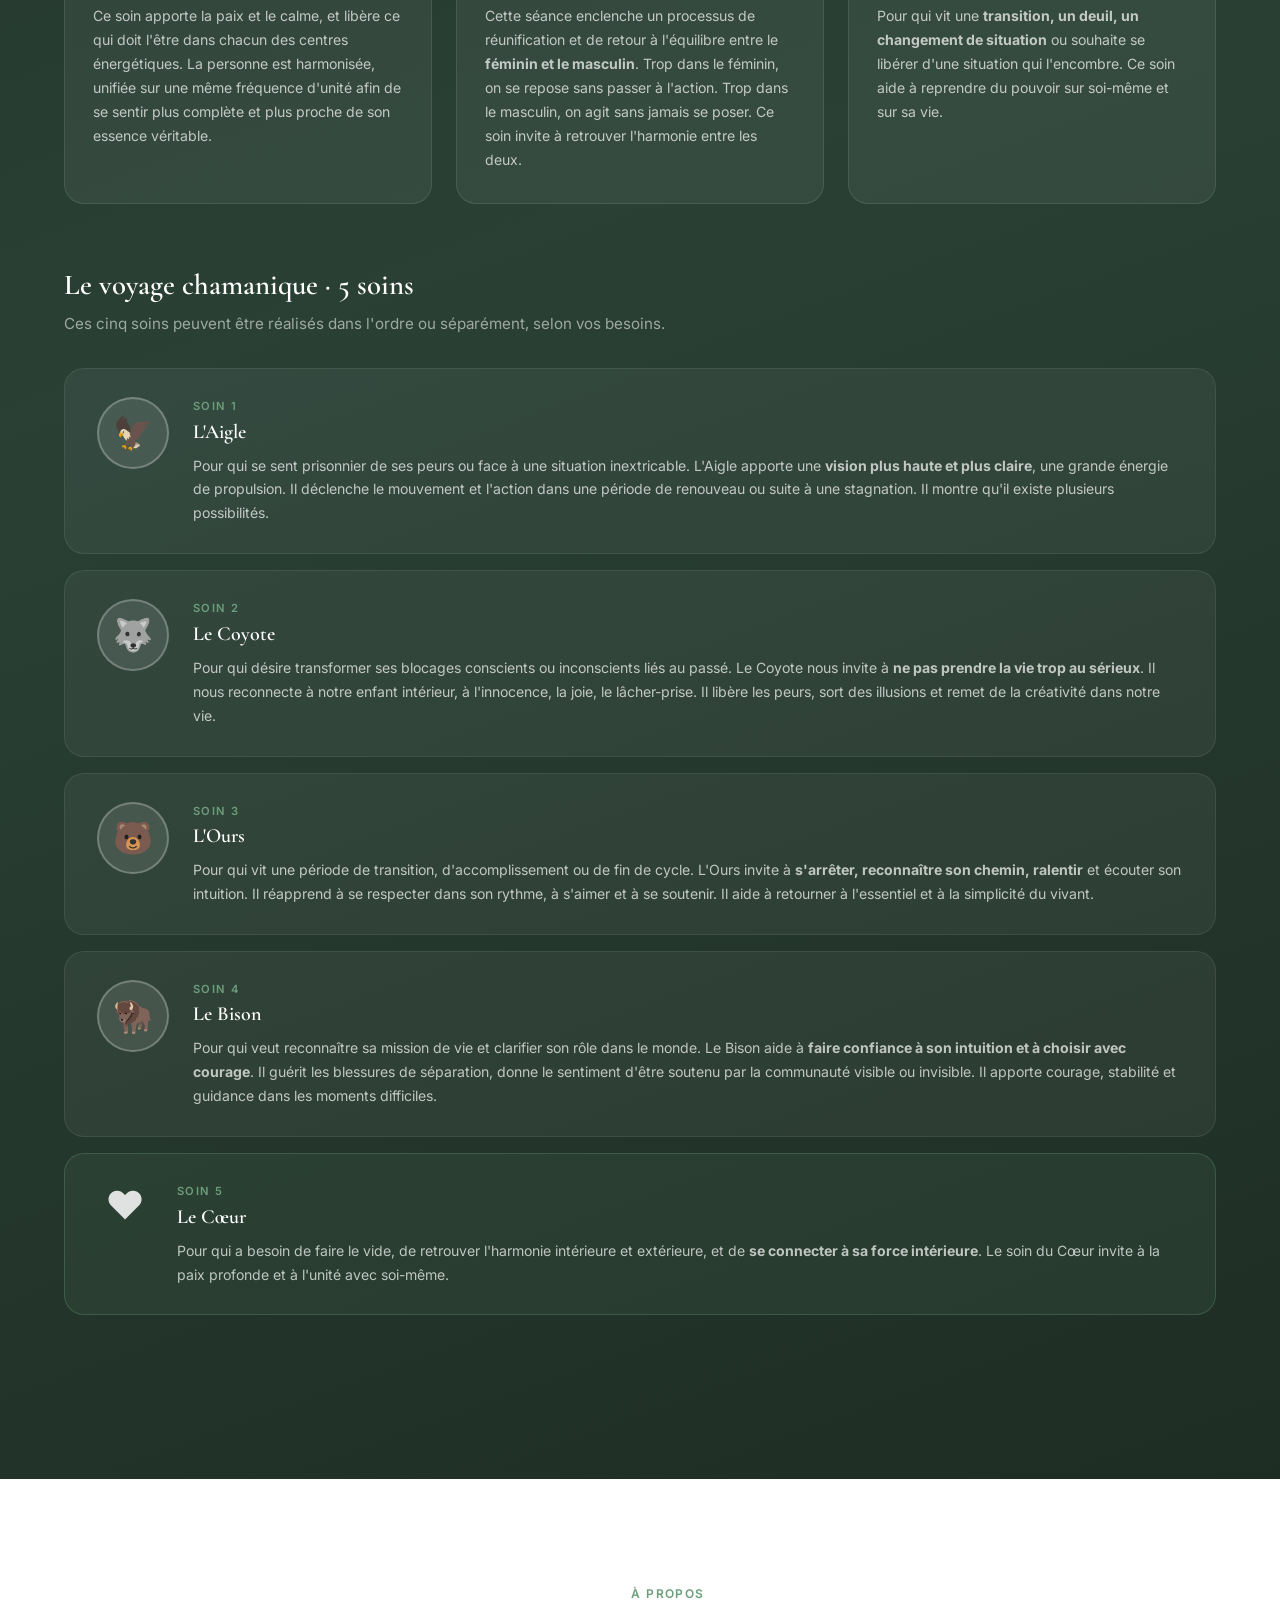
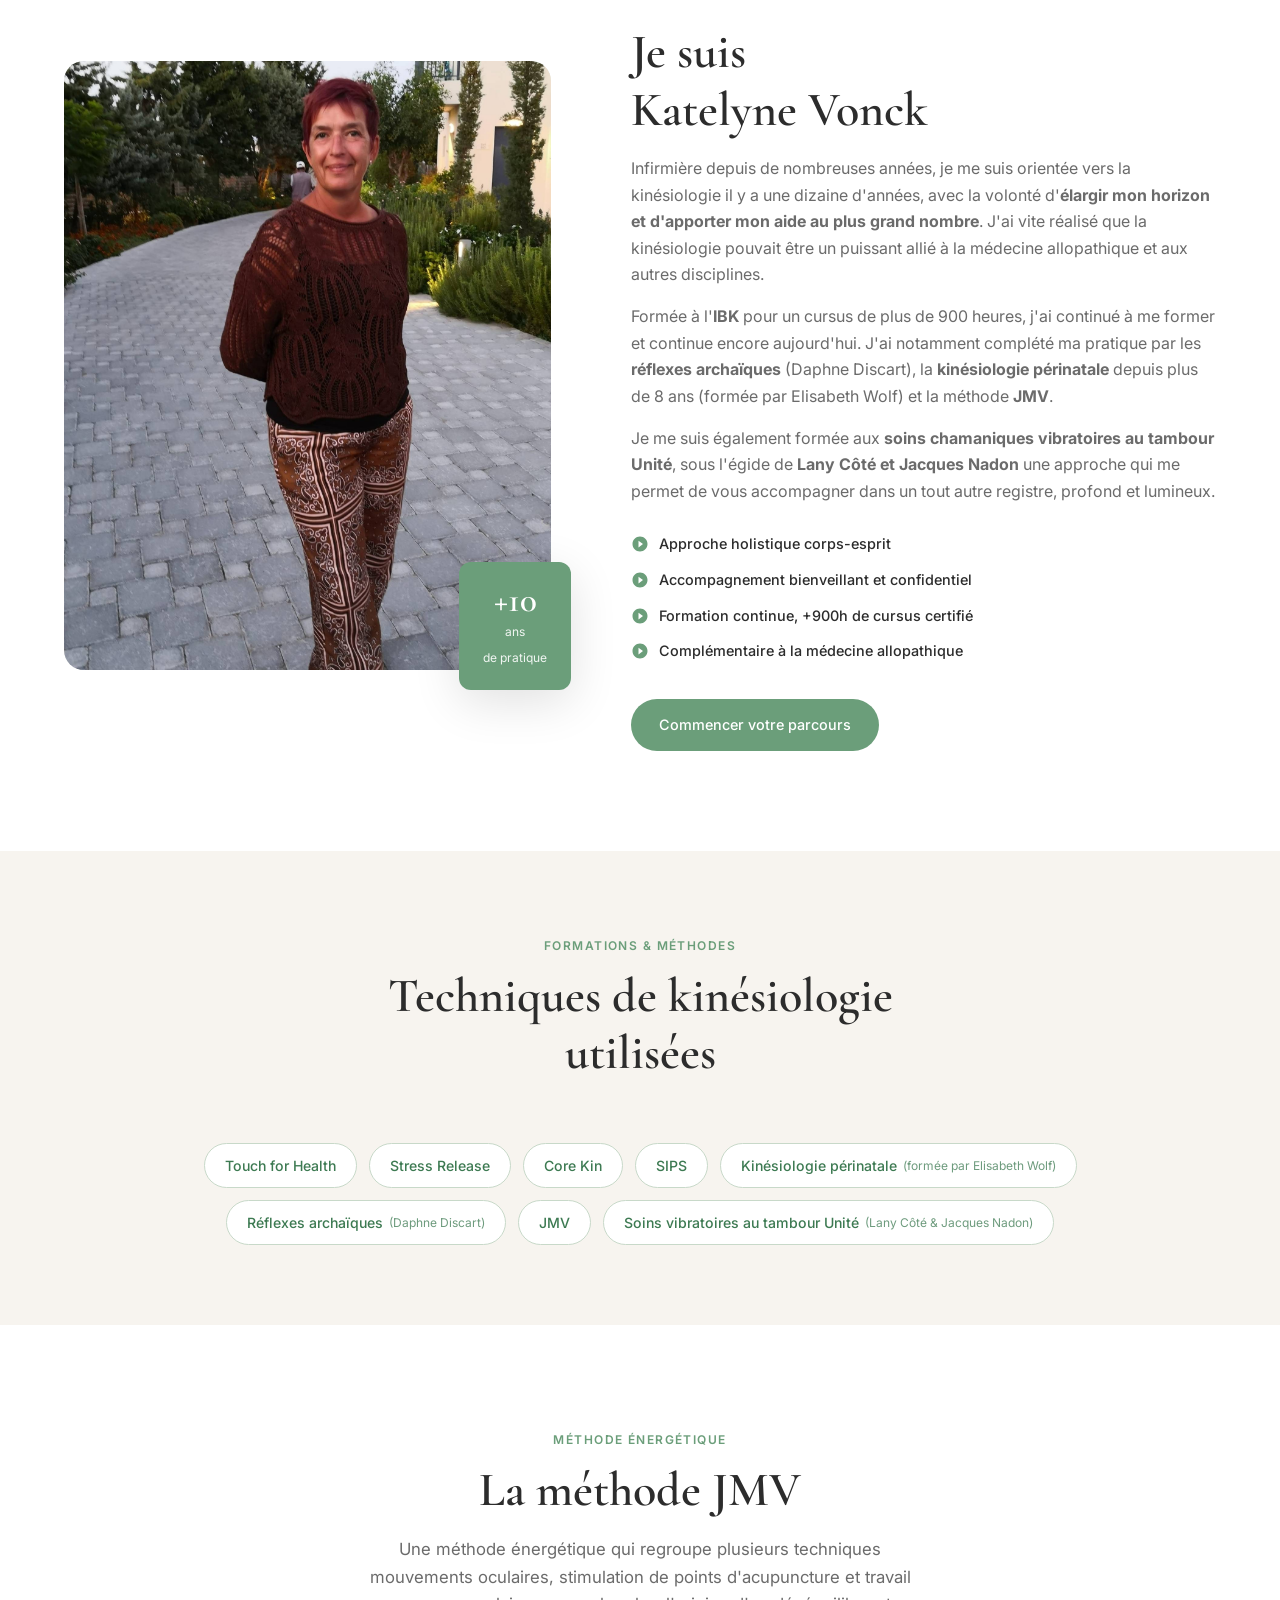
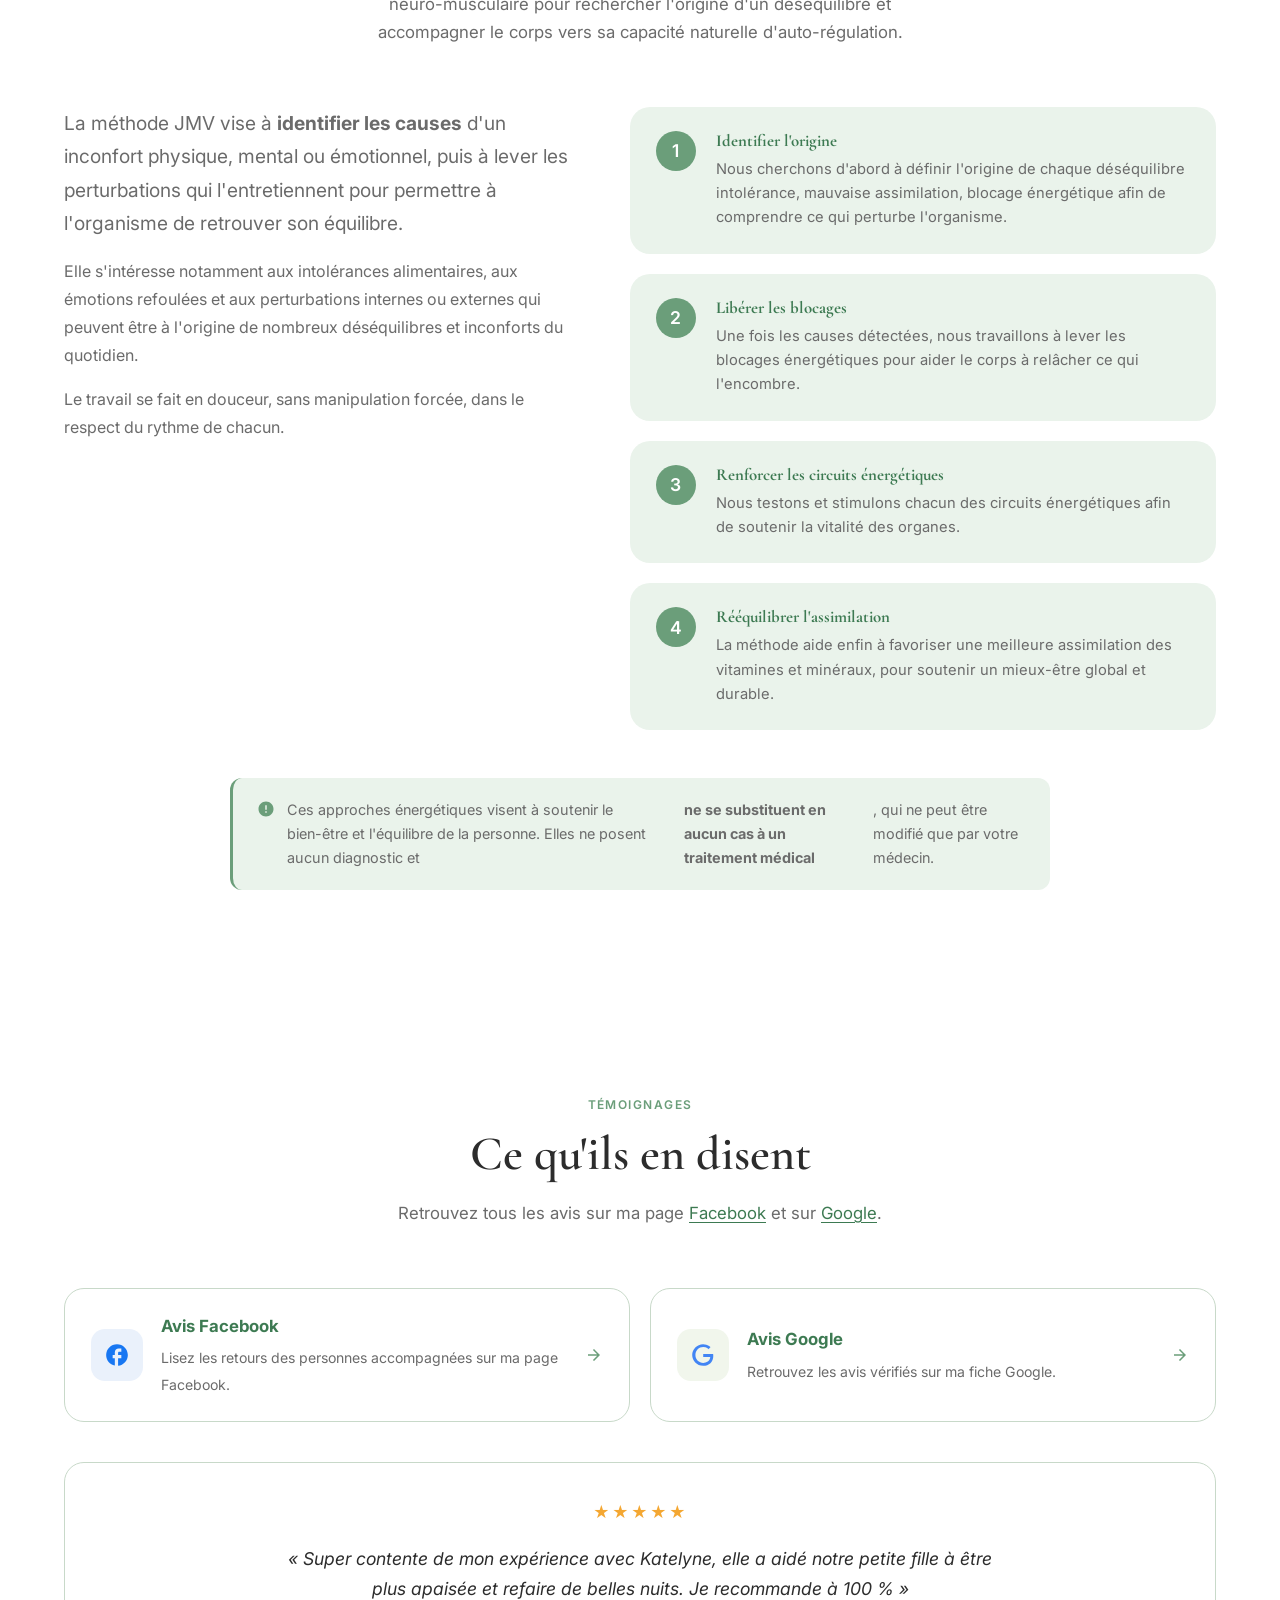
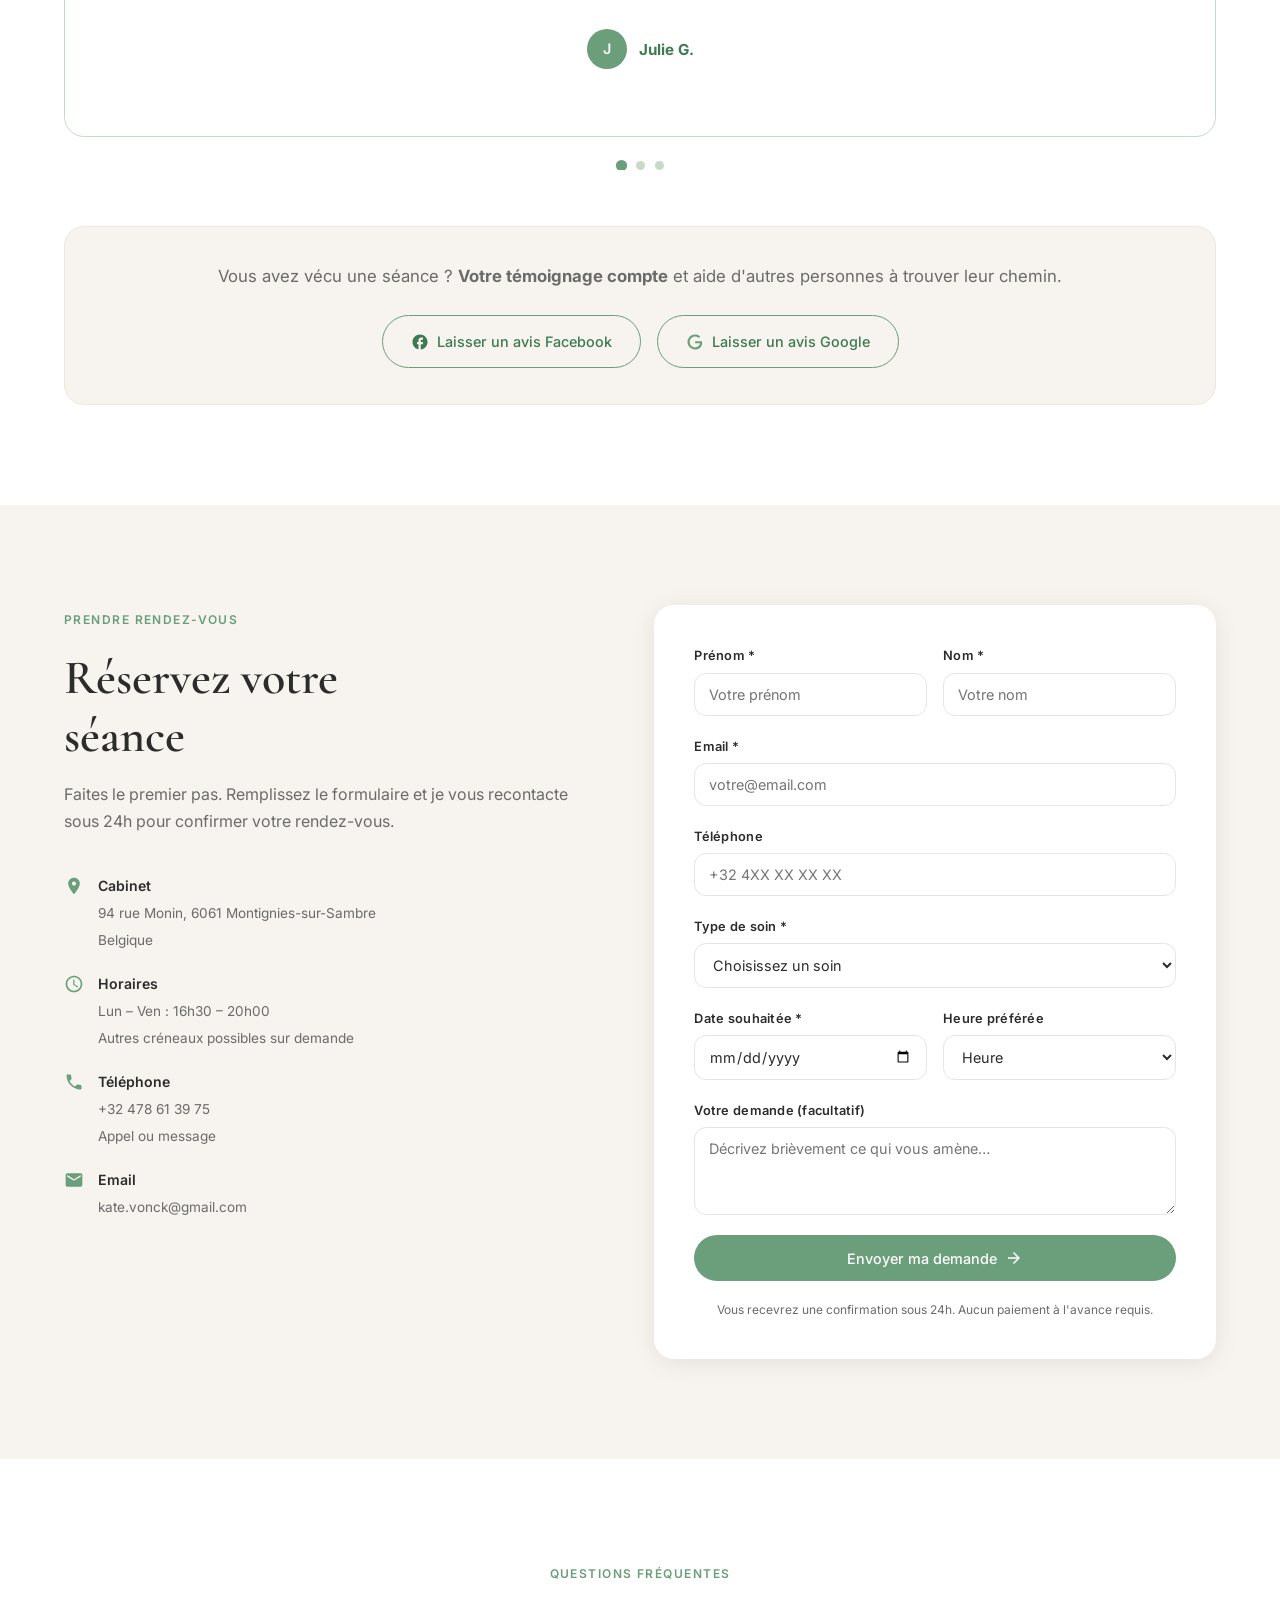
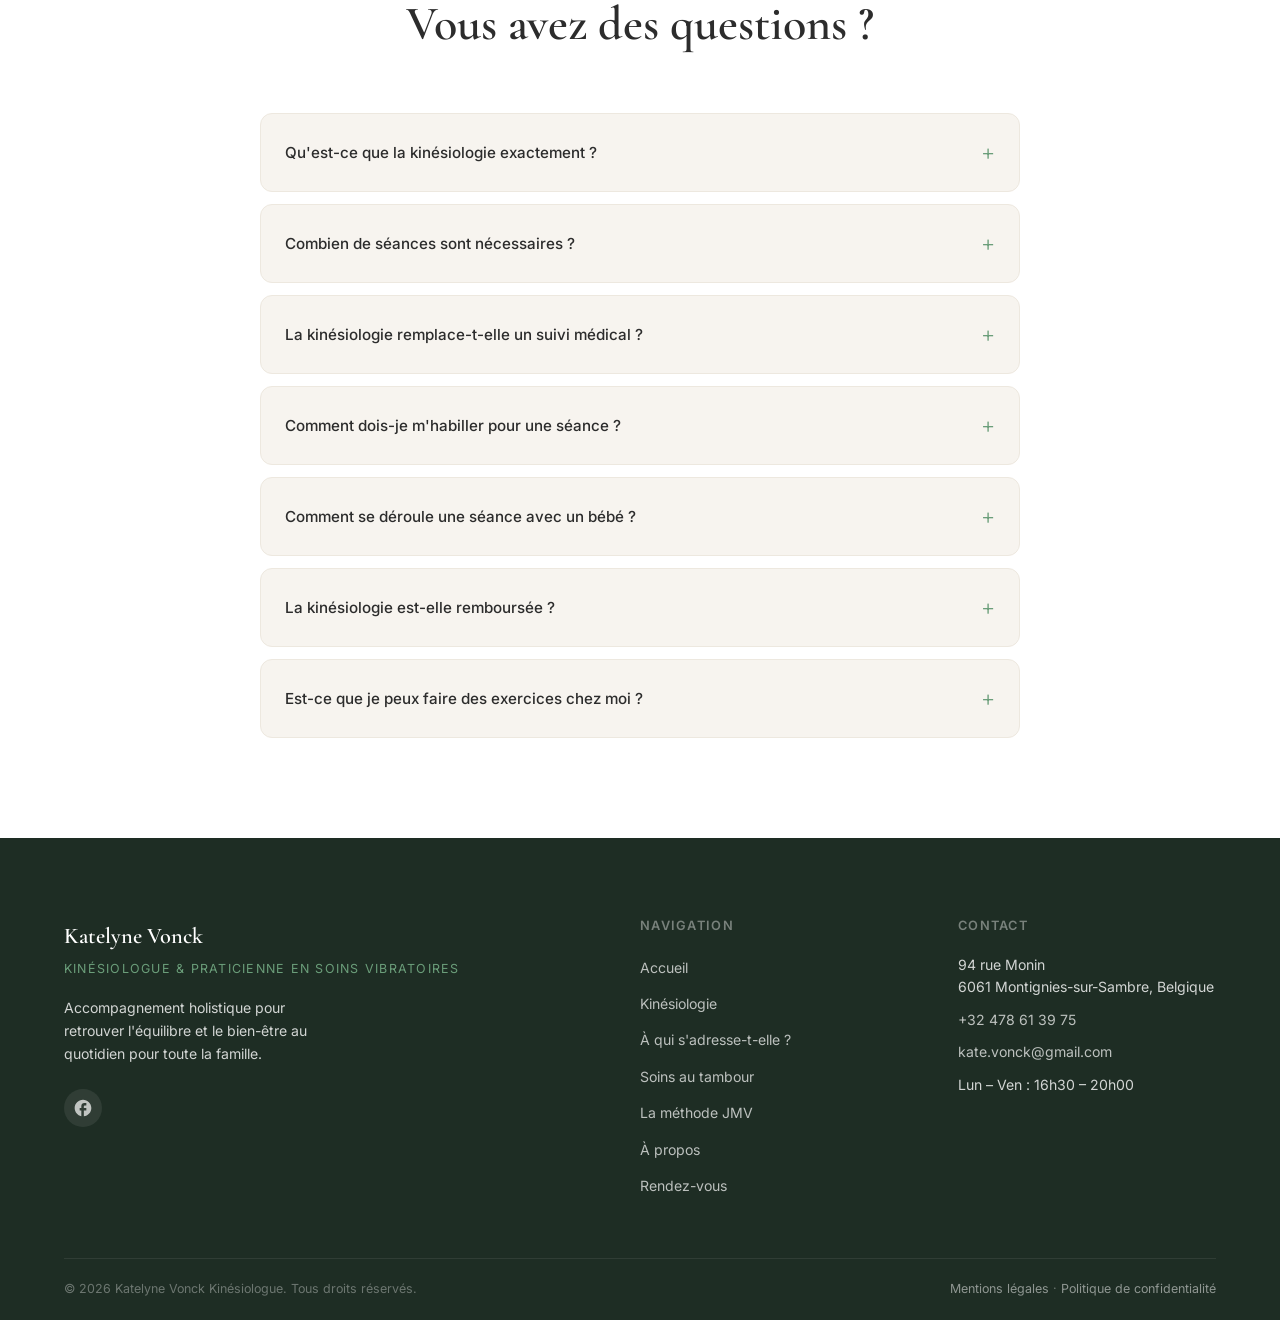
==== commit 8866eeca: "Add files via upload" ====
--- a/index.html
+++ b/index.html
@@ -542,6 +542,37 @@
             </div>
             <svg class="review-source-arrow" viewBox="0 0 24 24" width="18" height="18" fill="none"><path d="M12 4l-1.41 1.41L16.17 11H4v2h12.17l-5.58 5.59L12 20l8-8z" fill="currentColor"/></svg>
           </a>
+        </div>
+
+        <!-- Carrousel d'avis -->
+        <div class="reviews-carousel reveal" id="reviewsCarousel">
+          <div class="reviews-track" id="reviewsTrack">
+            <div class="review-slide">
+              <div class="stars">★★★★★</div>
+              <p>« Super contente de mon expérience avec Katelyne, elle a aidé notre petite fille à être plus apaisée et refaire de belles nuits. Je recommande à 100&nbsp;% »</p>
+              <div class="review-slide-author">
+                <div class="author-avatar">J</div>
+                <strong>Julie G.</strong>
+              </div>
+            </div>
+            <div class="review-slide">
+              <div class="stars">★★★★★</div>
+              <p>« Très pro, toujours à l'écoute, douce et bienveillante, elle va au bout des choses… Une aide précieuse, merci&nbsp;! »</p>
+              <div class="review-slide-author">
+                <div class="author-avatar">N</div>
+                <strong>Nathalie B.</strong>
+              </div>
+            </div>
+            <div class="review-slide">
+              <div class="stars">★★★★★</div>
+              <p>« Première expérience pour moi et je n'en suis absolument pas déçue. Je recommande les yeux fermés, vraiment. Un grand merci, je reviendrai certainement à chaque fois que je ressentirai le besoin, ça en vaut vraiment la peine. »</p>
+              <div class="review-slide-author">
+                <div class="author-avatar">B</div>
+                <strong>Beverly F.</strong>
+              </div>
+            </div>
+          </div>
+          <div class="reviews-dots" id="reviewsDots"></div>
         </div>
 
         <!-- Invitation à laisser un avis -->
--- a/style.css
+++ b/style.css
@@ -1714,6 +1714,71 @@
   .reviews-embed { grid-template-columns: 1fr; }
 }
 
+/* ─── Carrousel d'avis ─────────────────────────────────────── */
+.reviews-carousel {
+  margin-top: 40px;
+  overflow: hidden;
+  position: relative;
+}
+.reviews-track {
+  display: flex;
+  transition: transform .6s cubic-bezier(.4,0,.2,1);
+}
+.review-slide {
+  flex: 0 0 100%;
+  box-sizing: border-box;
+  padding: 36px 40px;
+  text-align: center;
+  background: var(--white);
+  border: 1px solid var(--green-mid);
+  border-radius: var(--radius-lg);
+}
+.review-slide .stars {
+  margin-bottom: 18px;
+}
+.review-slide p {
+  font-size: 1.1rem;
+  line-height: 1.75;
+  color: var(--text);
+  font-style: italic;
+  max-width: 720px;
+  margin: 0 auto 24px;
+}
+.review-slide-author {
+  display: flex;
+  align-items: center;
+  justify-content: center;
+  gap: 12px;
+}
+.review-slide-author strong {
+  font-size: .95rem;
+  color: var(--green-dark);
+}
+.reviews-dots {
+  display: flex;
+  justify-content: center;
+  gap: 10px;
+  margin-top: 24px;
+}
+.reviews-dot {
+  width: 9px;
+  height: 9px;
+  border-radius: 50%;
+  border: none;
+  background: var(--green-mid);
+  cursor: pointer;
+  padding: 0;
+  transition: var(--transition);
+}
+.reviews-dot.active {
+  background: var(--green);
+  transform: scale(1.25);
+}
+@media (max-width: 600px) {
+  .review-slide { padding: 28px 22px; }
+  .review-slide p { font-size: 1rem; }
+}
+
 .review-cta {
   margin-top: 56px;
   background: var(--beige);
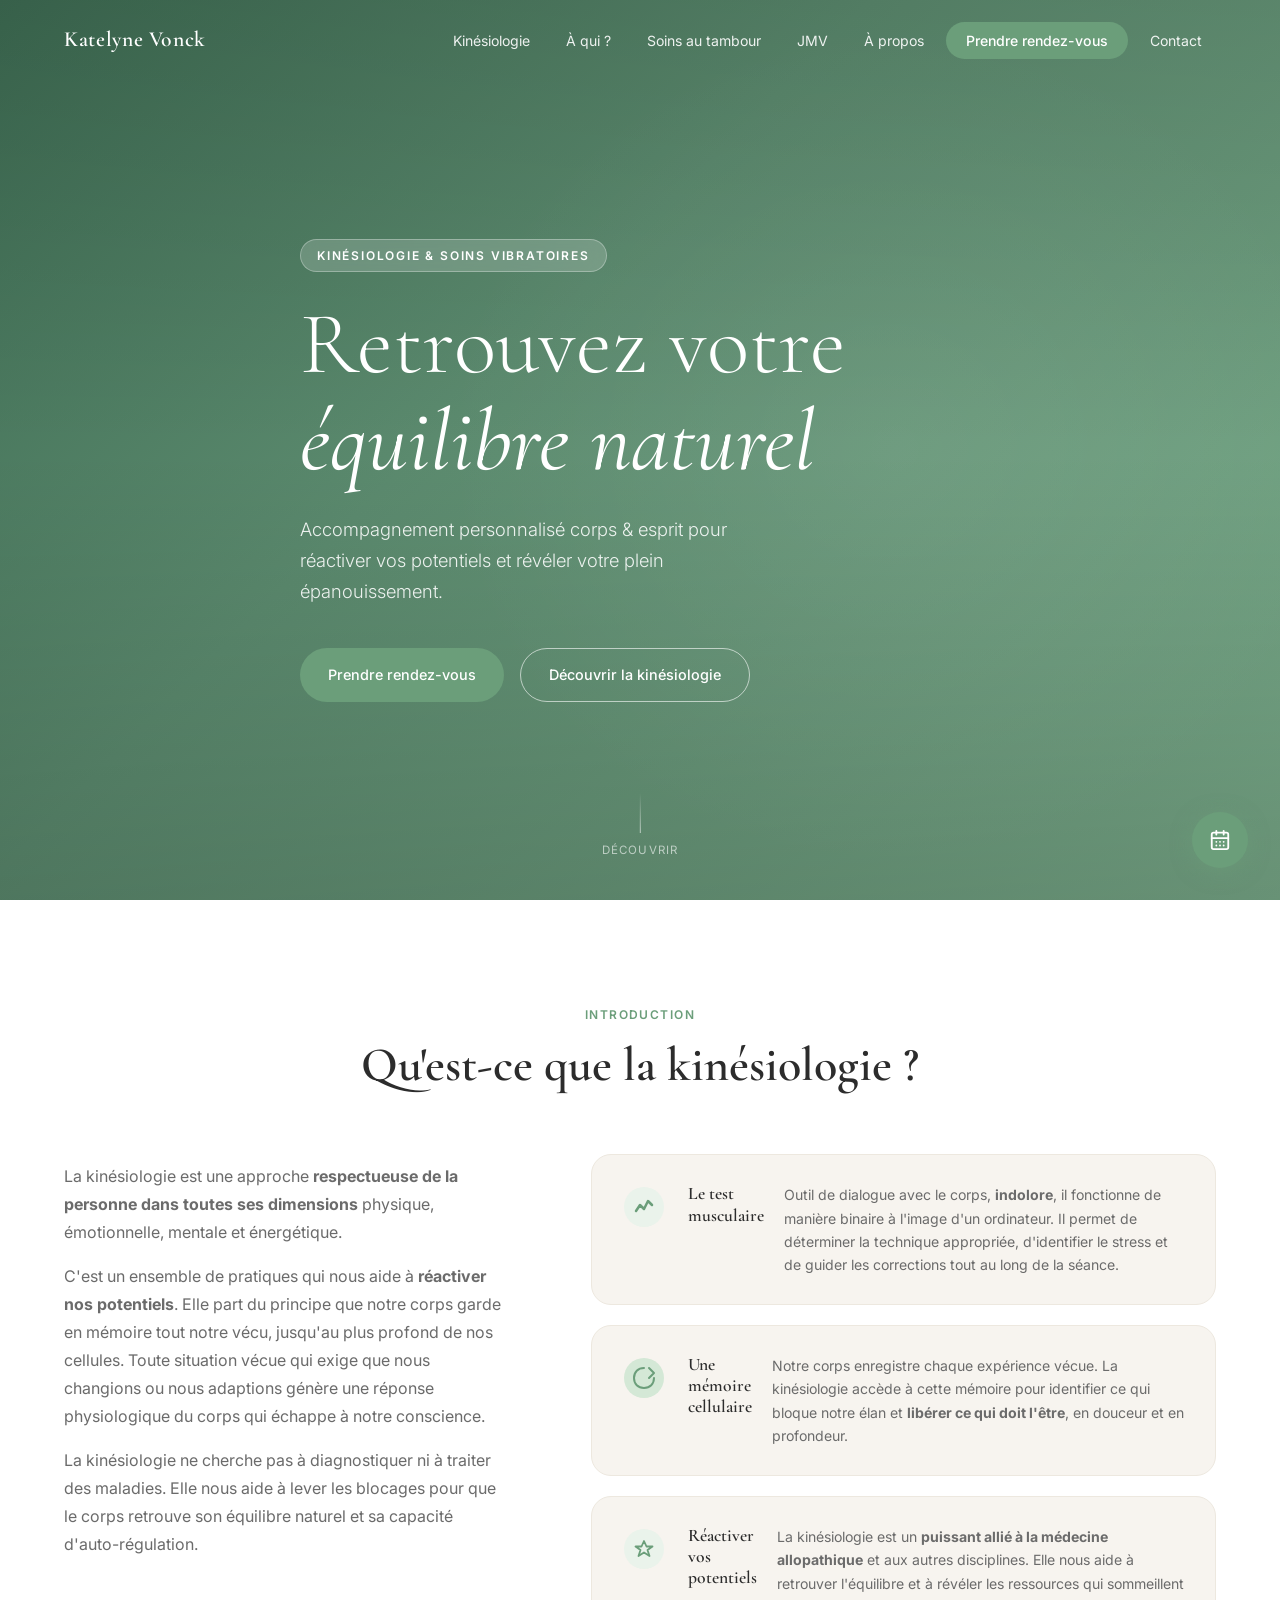
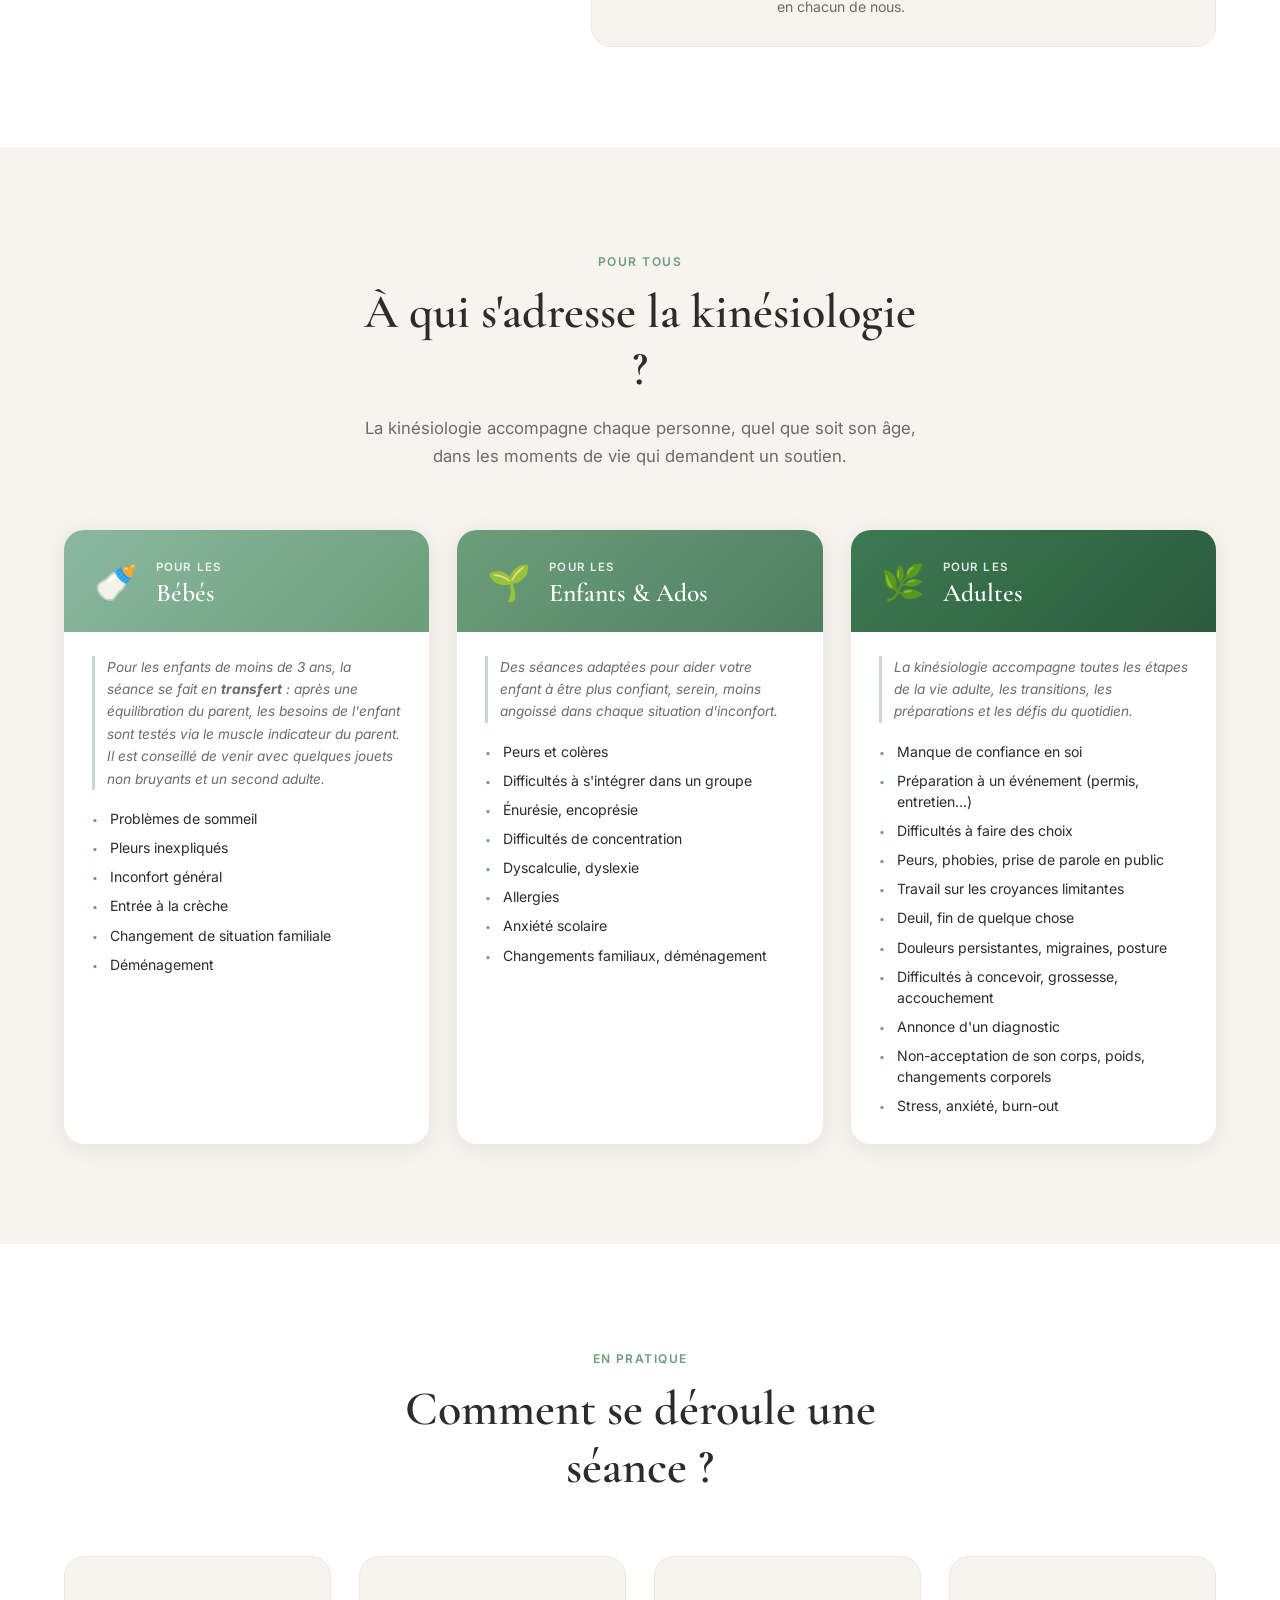
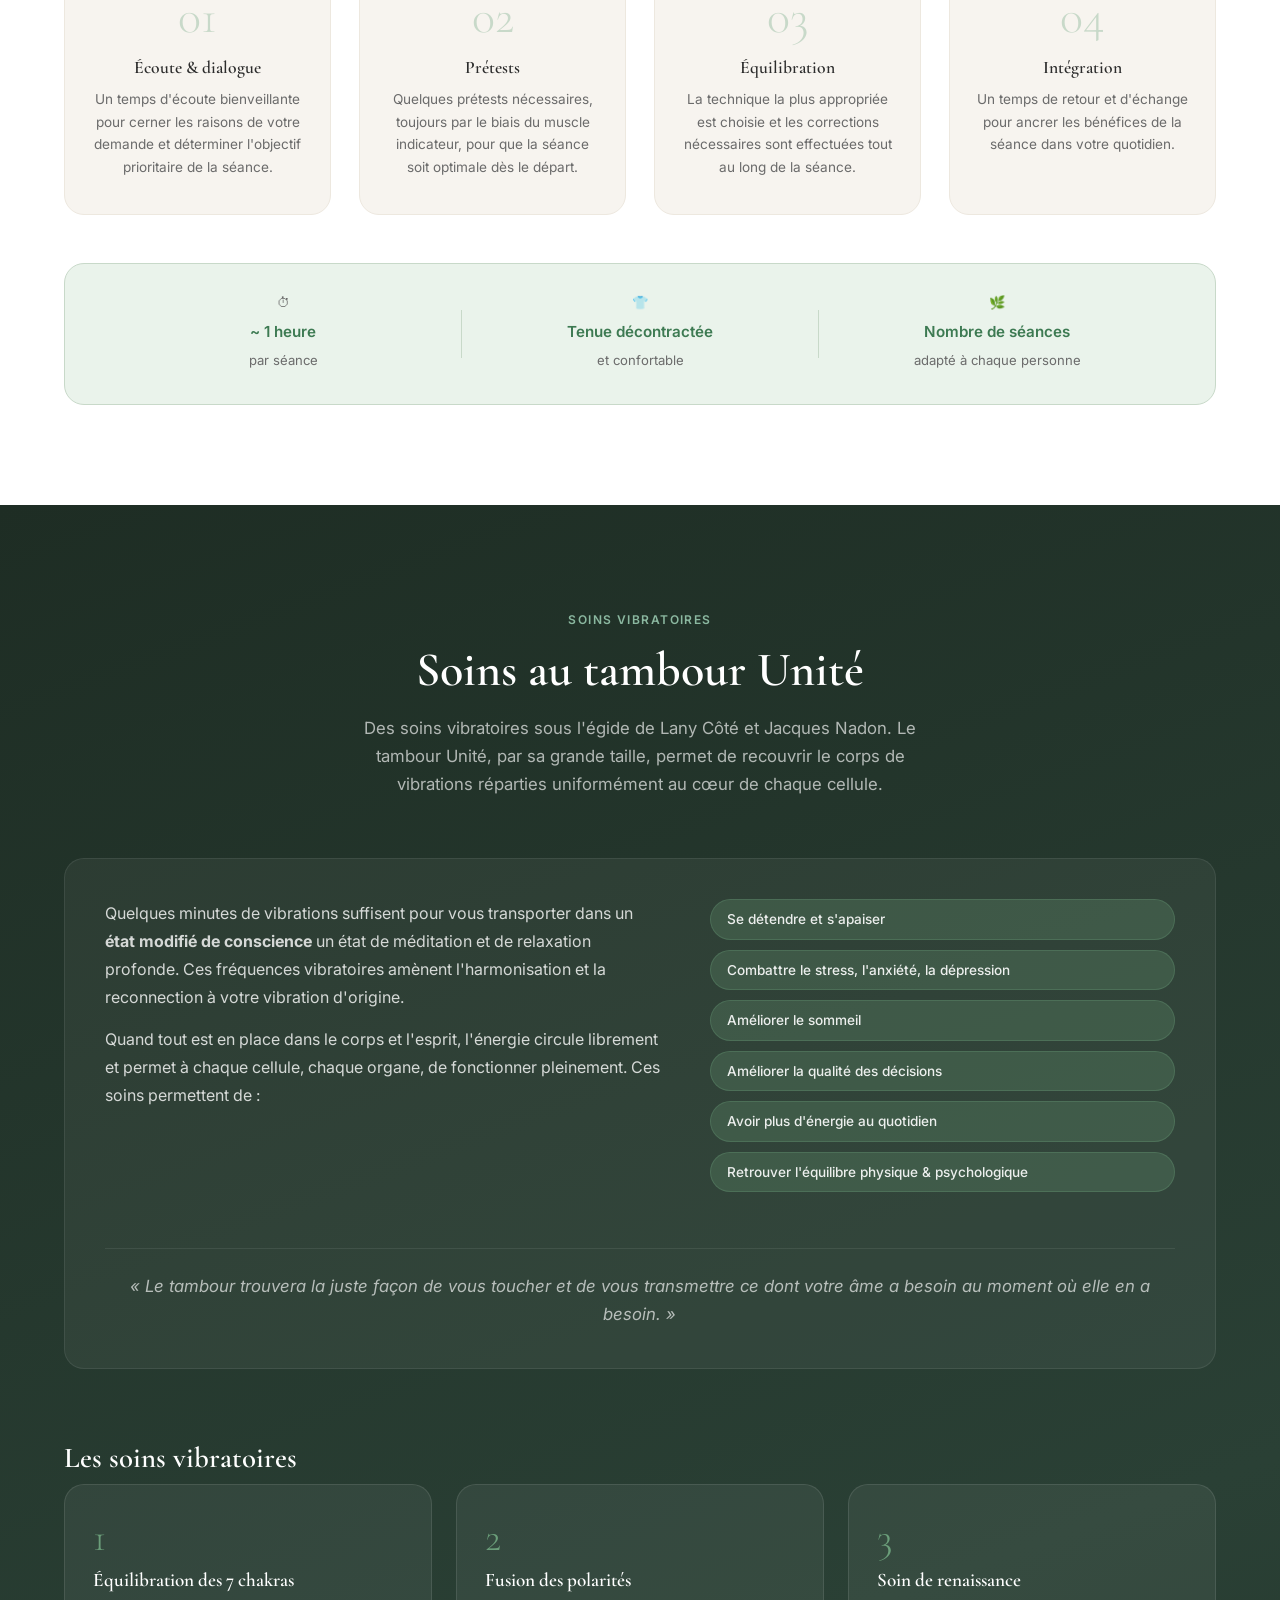
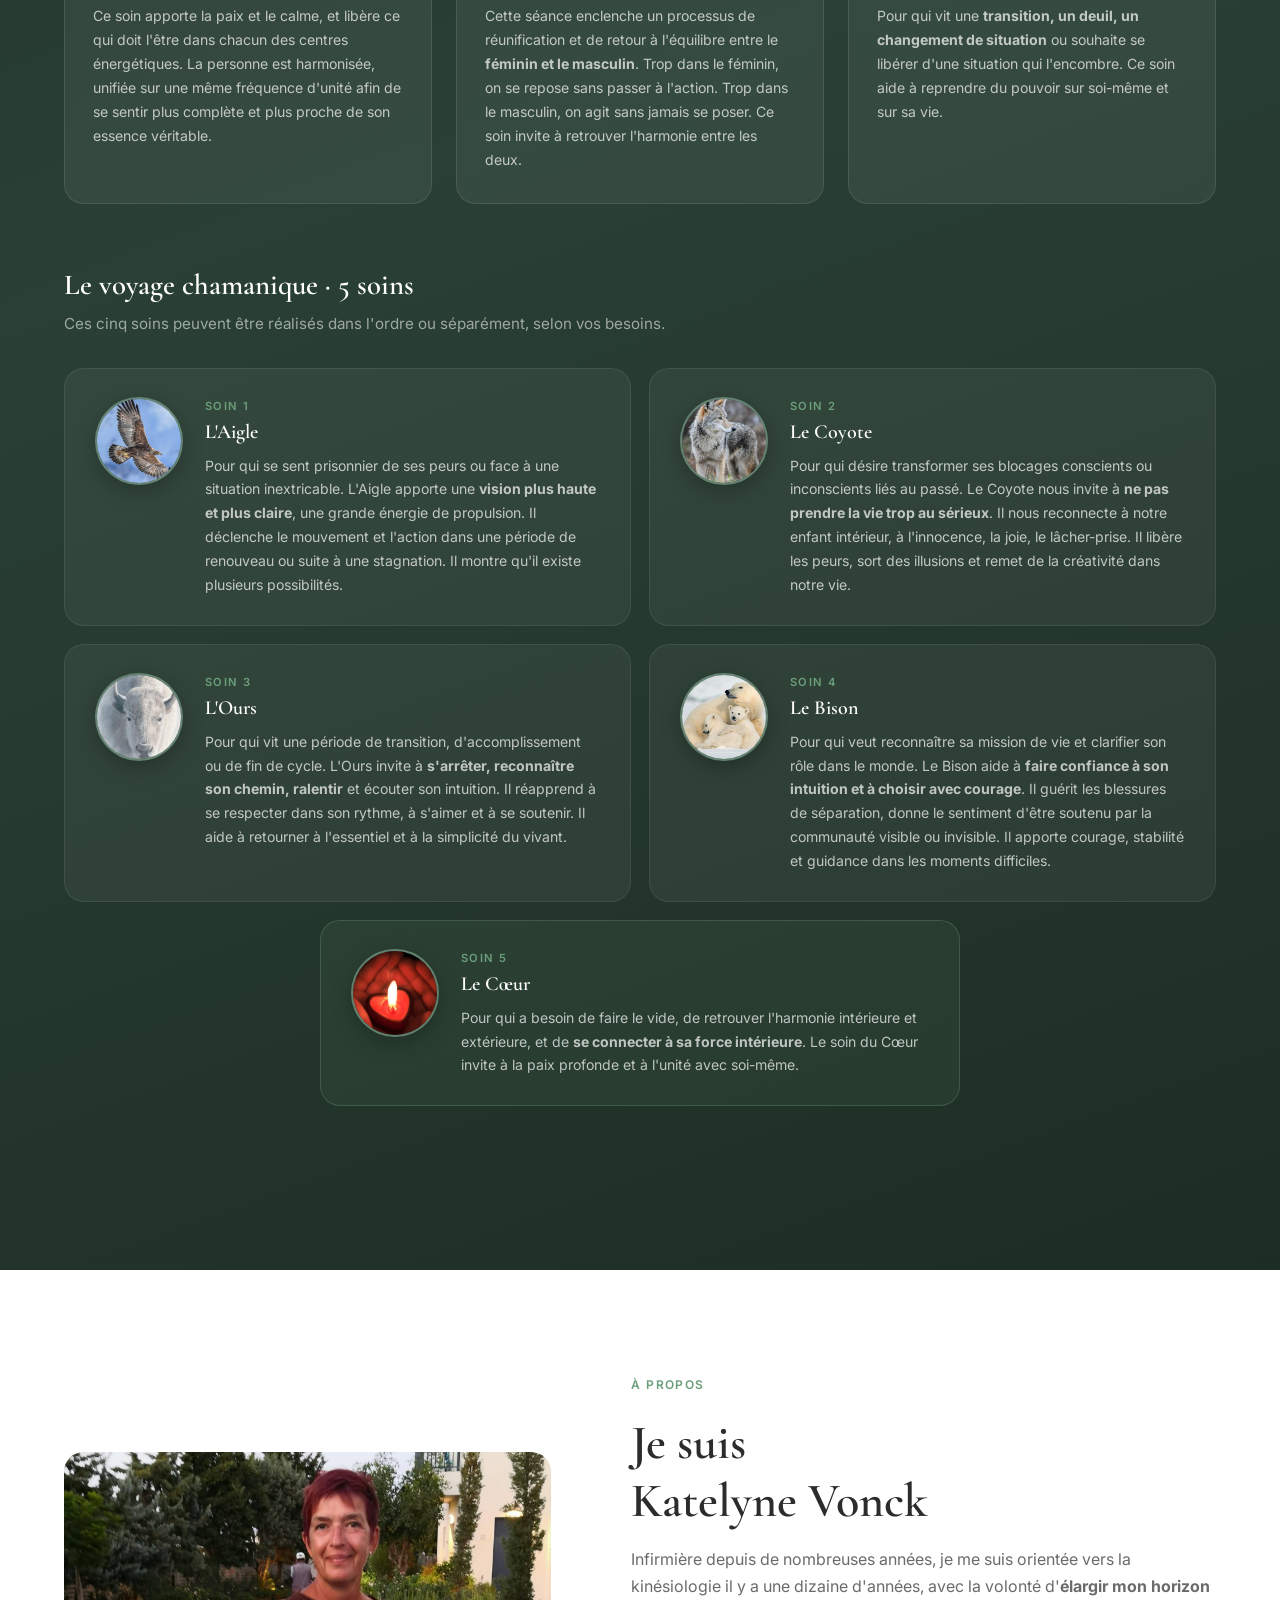
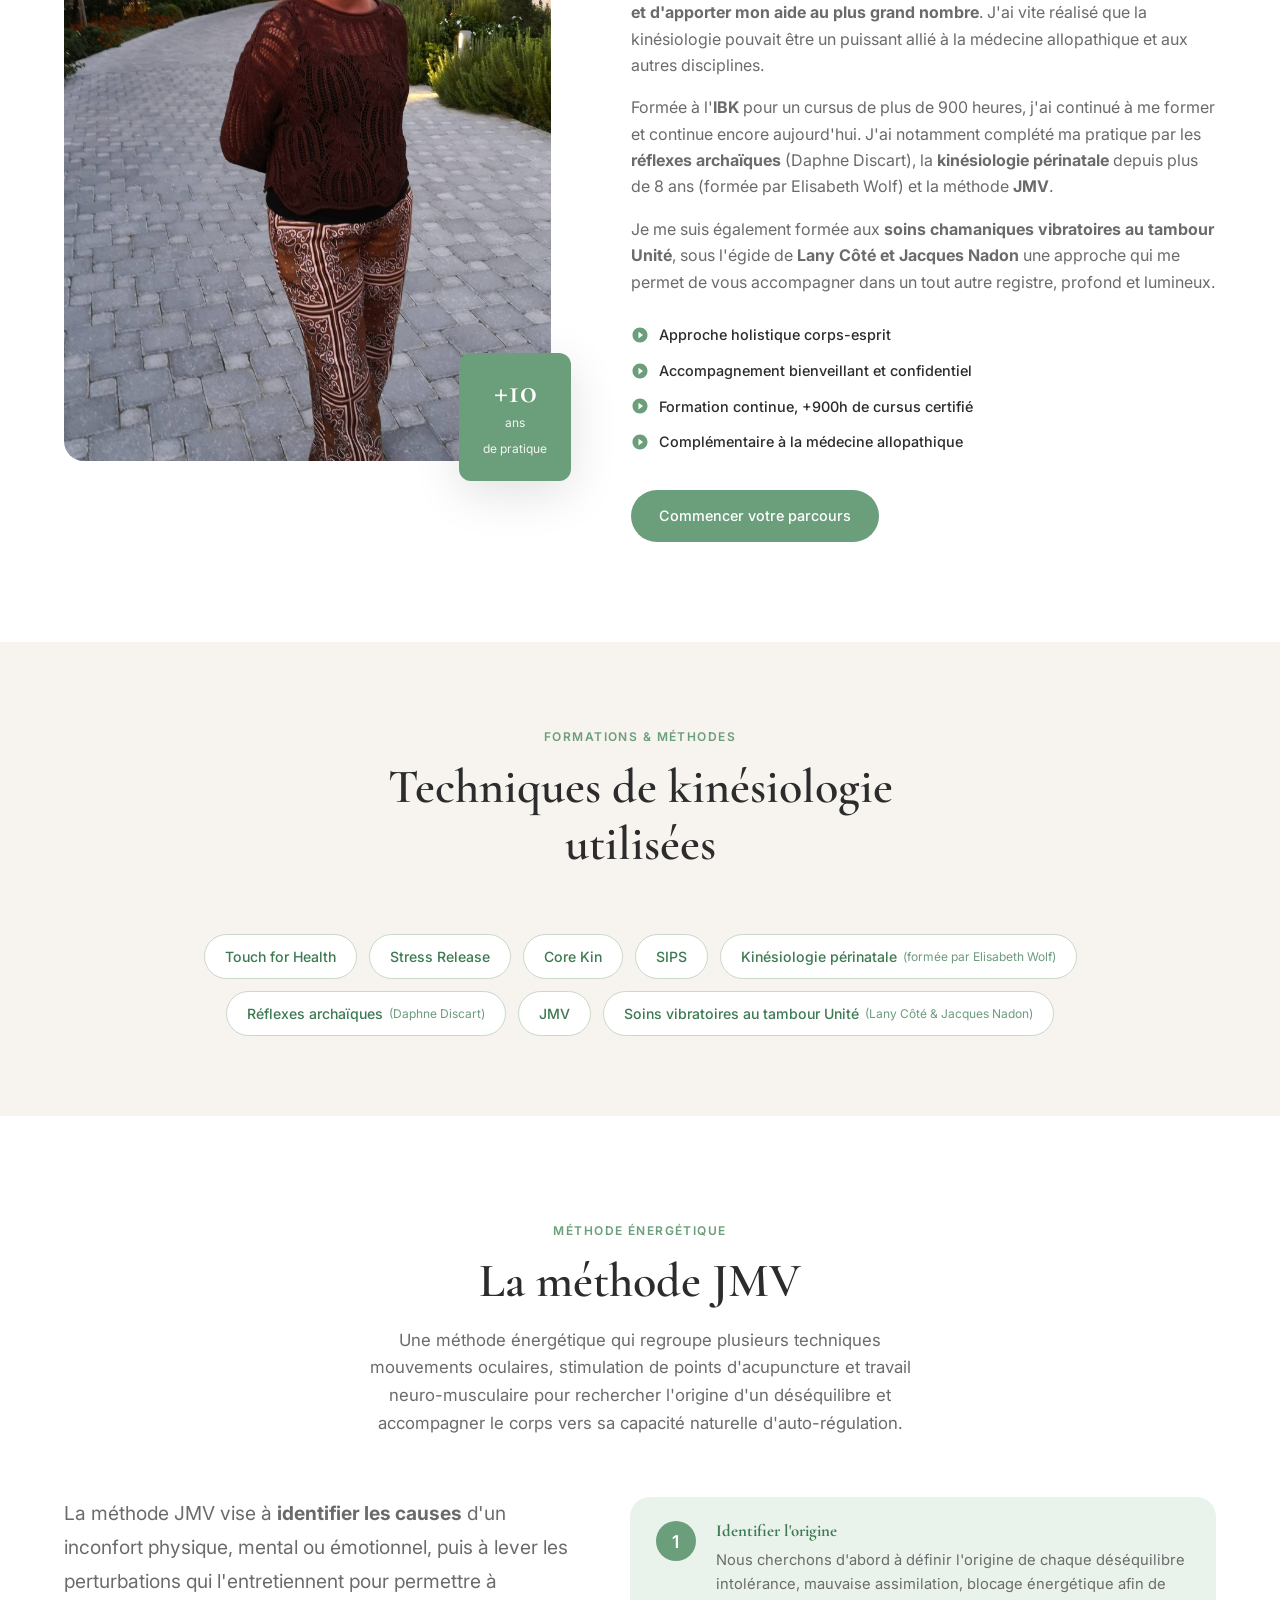
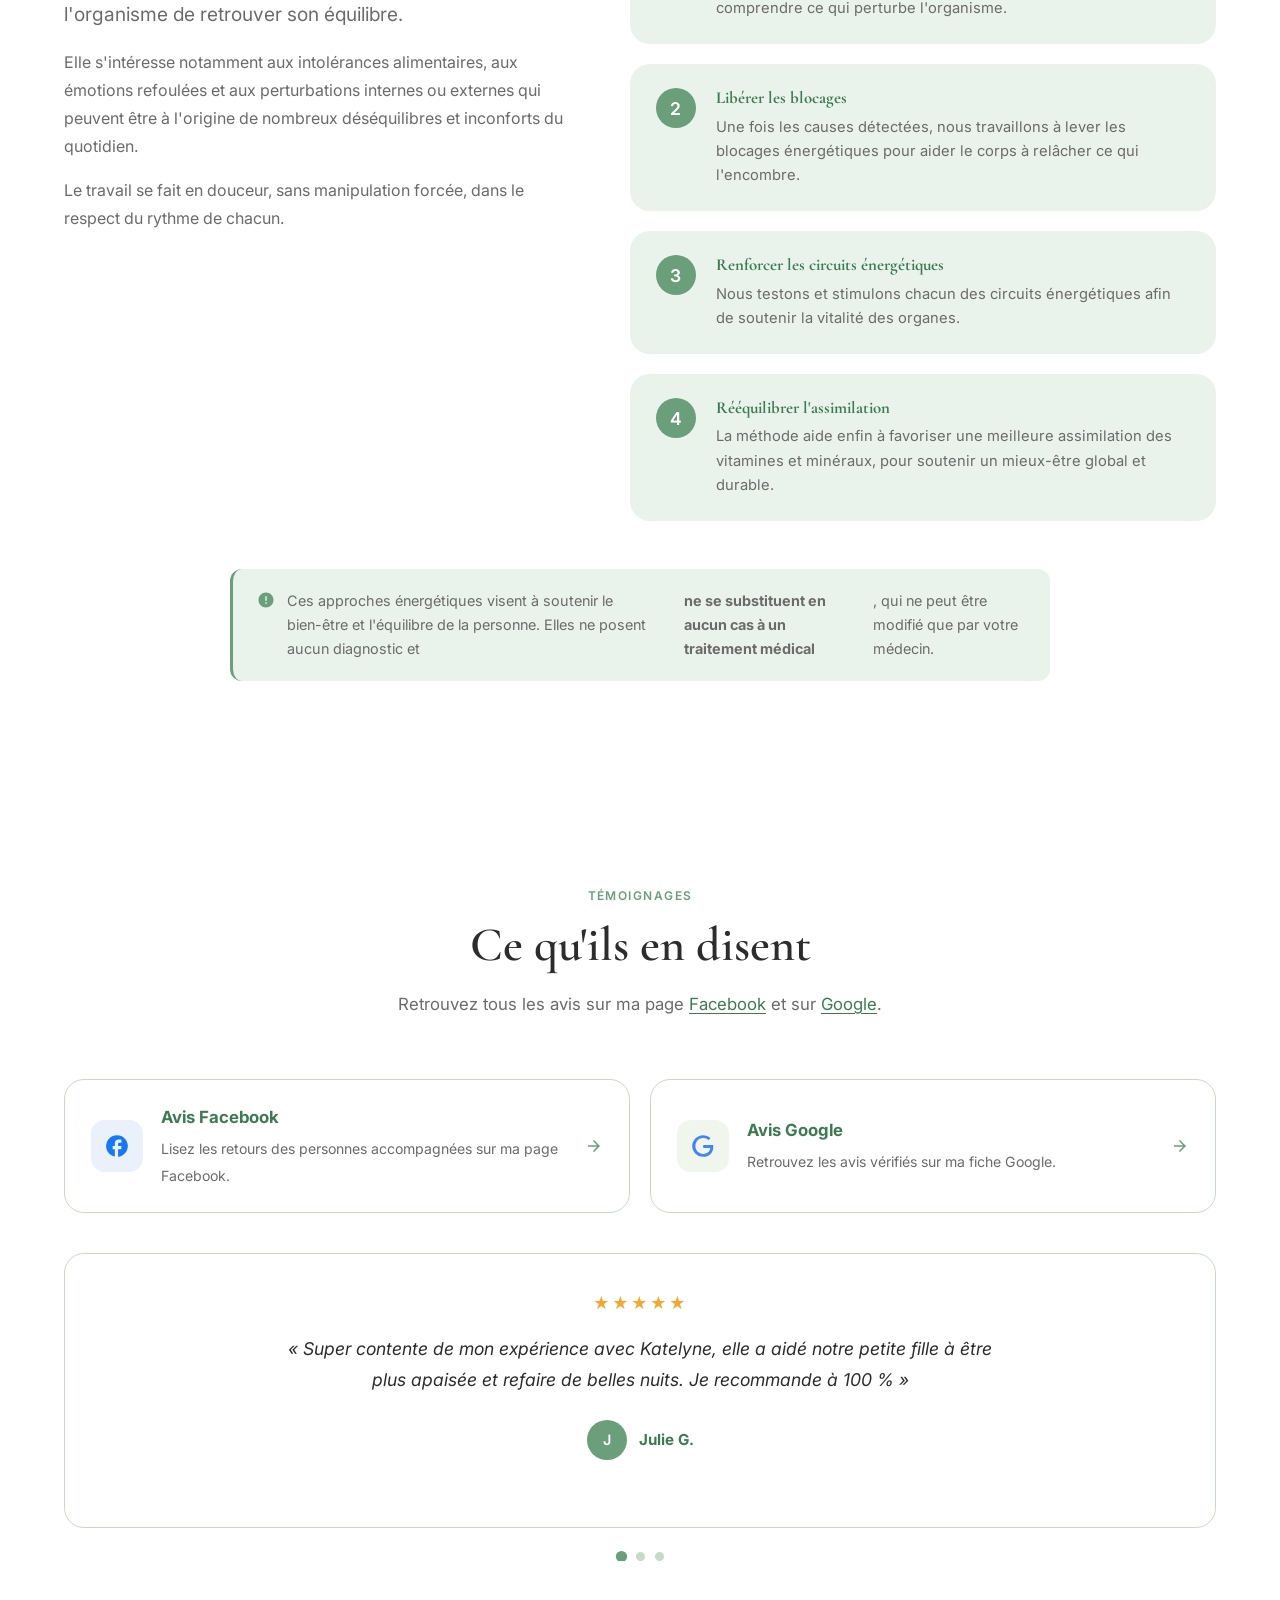
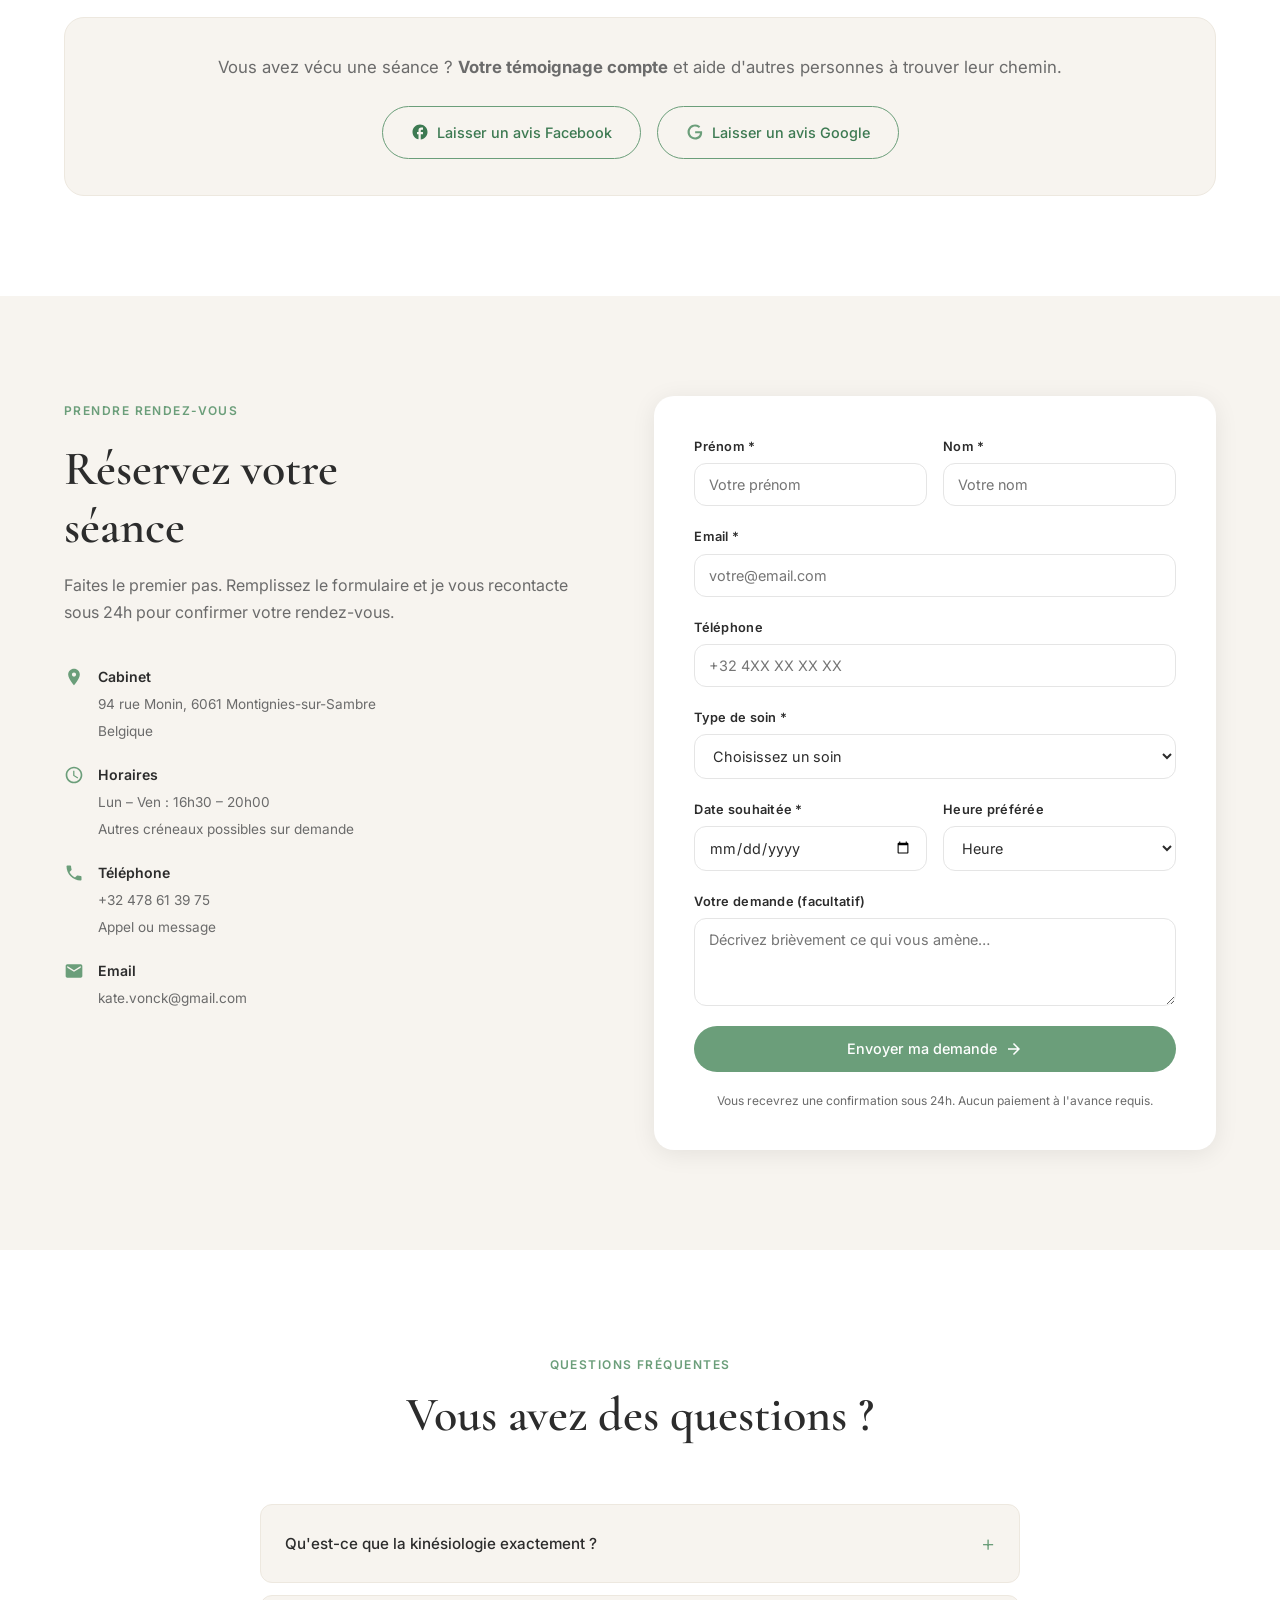
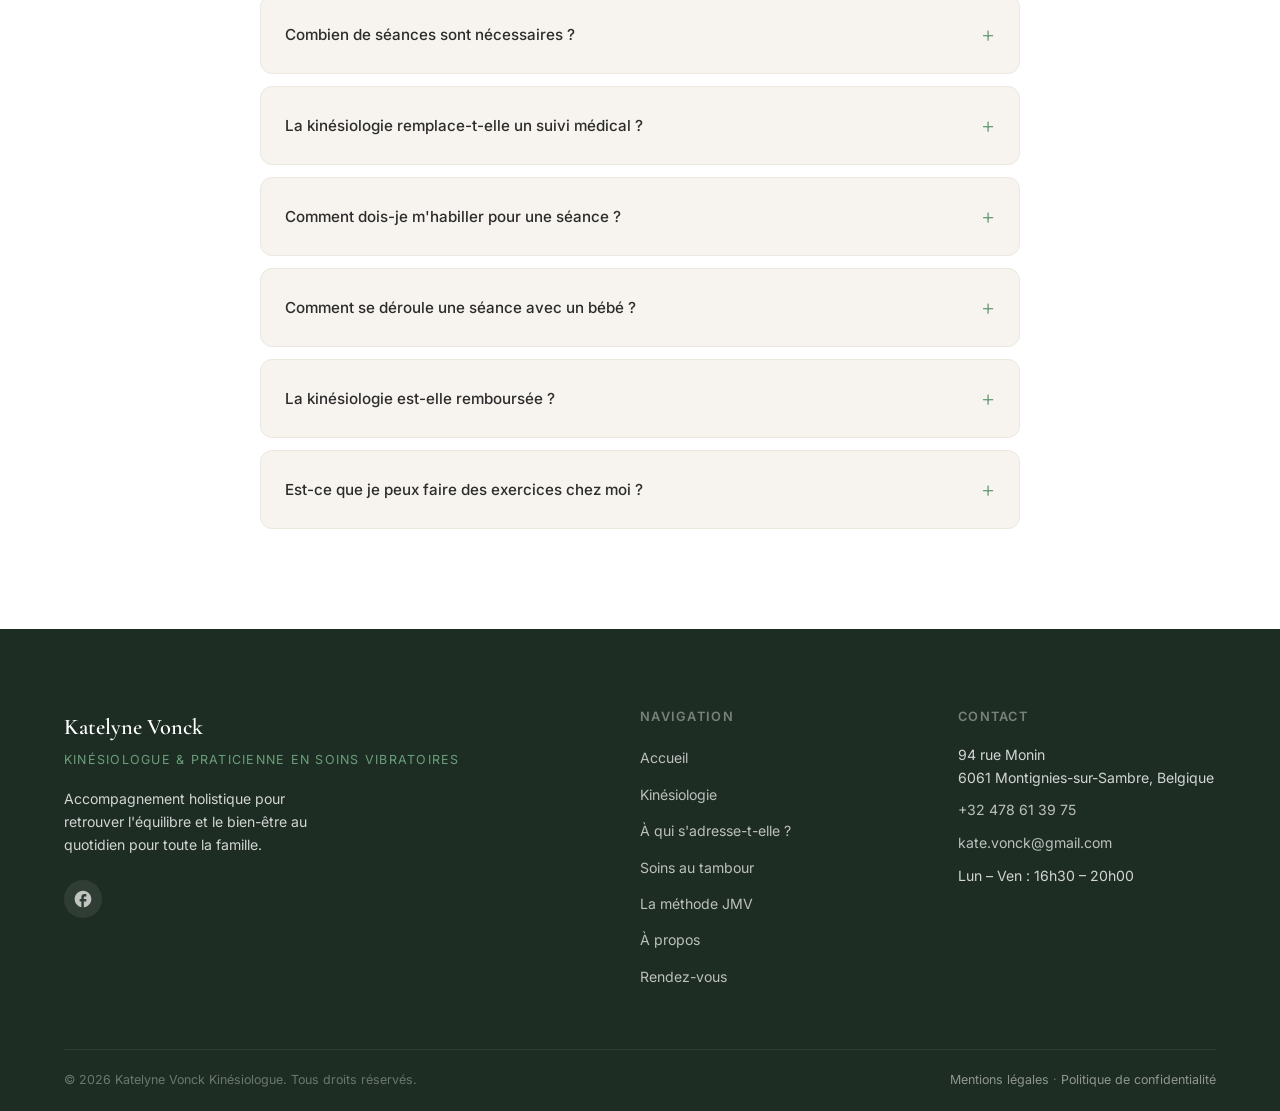
==== commit 268597ac: "Add files via upload" ====
--- a/index.html
+++ b/index.html
@@ -376,7 +376,10 @@
             </div>
 
             <div class="shamanic-card shamanic-card--heart reveal">
-              <div class="shamanic-animal">❤️</div>
+              <div class="shamanic-animal shamanic-animal--img">
+                <img src="coeur.jpg" alt="Le Cœur" loading="lazy" onerror="this.style.display='none';this.parentNode.classList.add('is-empty');" />
+                <span class="shamanic-animal-emoji">❤️</span>
+              </div>
               <div class="shamanic-content">
                 <span class="shamanic-num">Soin 5</span>
                 <h4>Le Cœur</h4>
--- a/style.css
+++ b/style.css
@@ -1429,28 +1429,33 @@
 
 /* 5 soins chamaniques */
 .shamanic-grid {
-  display: flex;
-  flex-direction: column;
-  gap: 16px;
+  display: grid;
+  grid-template-columns: repeat(2, 1fr);
+  gap: 18px;
 }
 
 .shamanic-card {
   background: rgba(255,255,255,.05);
   border: 1px solid rgba(255,255,255,.08);
   border-radius: var(--radius-lg);
-  padding: 28px 32px;
-  display: flex;
-  gap: 24px;
+  padding: 28px 30px;
+  display: flex;
+  gap: 22px;
   align-items: flex-start;
   transition: background var(--transition), transform var(--transition);
 }
 .shamanic-card:hover {
   background: rgba(107,158,122,.15);
-  transform: translateX(4px);
+  transform: translateY(-4px);
 }
 .shamanic-card--heart {
+  grid-column: 1 / -1;
   border-color: rgba(107,158,122,.3);
   background: rgba(107,158,122,.1);
+  justify-content: center;
+  max-width: 640px;
+  margin: 0 auto;
+  width: 100%;
 }
 
 .shamanic-animal {
@@ -1462,20 +1467,27 @@
   padding-top: 4px;
 }
 
-/* Placeholder image ronde : reçoit aigle.jpg / coyote.jpg / ours.jpg / bison.jpg.
+/* Placeholder image ronde : reçoit aigle.jpg / coyote.jpg / ours.jpg / bison.jpg / coeur.jpg.
    Tant que la photo n'existe pas, l'emoji reste visible en repli. */
 .shamanic-animal--img {
-  width: 72px;
-  height: 72px;
+  width: 88px;
+  height: 88px;
   padding-top: 0;
   border-radius: 50%;
   overflow: hidden;
   position: relative;
   background: rgba(255,255,255,.10);
-  border: 2px solid rgba(255,255,255,.25);
+  border: 2px solid rgba(139,184,160,.45);
+  box-shadow: 0 6px 20px rgba(0,0,0,.25);
   display: flex;
   align-items: center;
   justify-content: center;
+  transition: transform var(--transition), border-color var(--transition), box-shadow var(--transition);
+}
+.shamanic-card:hover .shamanic-animal--img {
+  transform: scale(1.06);
+  border-color: rgba(139,184,160,.8);
+  box-shadow: 0 8px 26px rgba(0,0,0,.35);
 }
 .shamanic-animal--img img {
   position: absolute;
@@ -1483,6 +1495,10 @@
   width: 100%;
   height: 100%;
   object-fit: cover;
+  transition: transform .5s cubic-bezier(.4,0,.2,1);
+}
+.shamanic-card:hover .shamanic-animal--img img {
+  transform: scale(1.1);
 }
 .shamanic-animal-emoji {
   font-size: 2rem;
@@ -1519,11 +1535,14 @@
 @media (max-width: 900px) {
   .tambour-intro { grid-template-columns: 1fr; }
   .tambour-grid { grid-template-columns: 1fr; }
+  .shamanic-grid { grid-template-columns: 1fr; }
   .shamanic-card { flex-direction: row; }
+  .shamanic-card--heart { grid-column: auto; max-width: none; }
 }
 @media (max-width: 600px) {
   .tambour-intro { padding: 24px 20px; }
-  .shamanic-card { padding: 20px; }
+  .shamanic-card { padding: 20px; gap: 18px; }
+  .shamanic-animal--img { width: 72px; height: 72px; }
 }
 
 
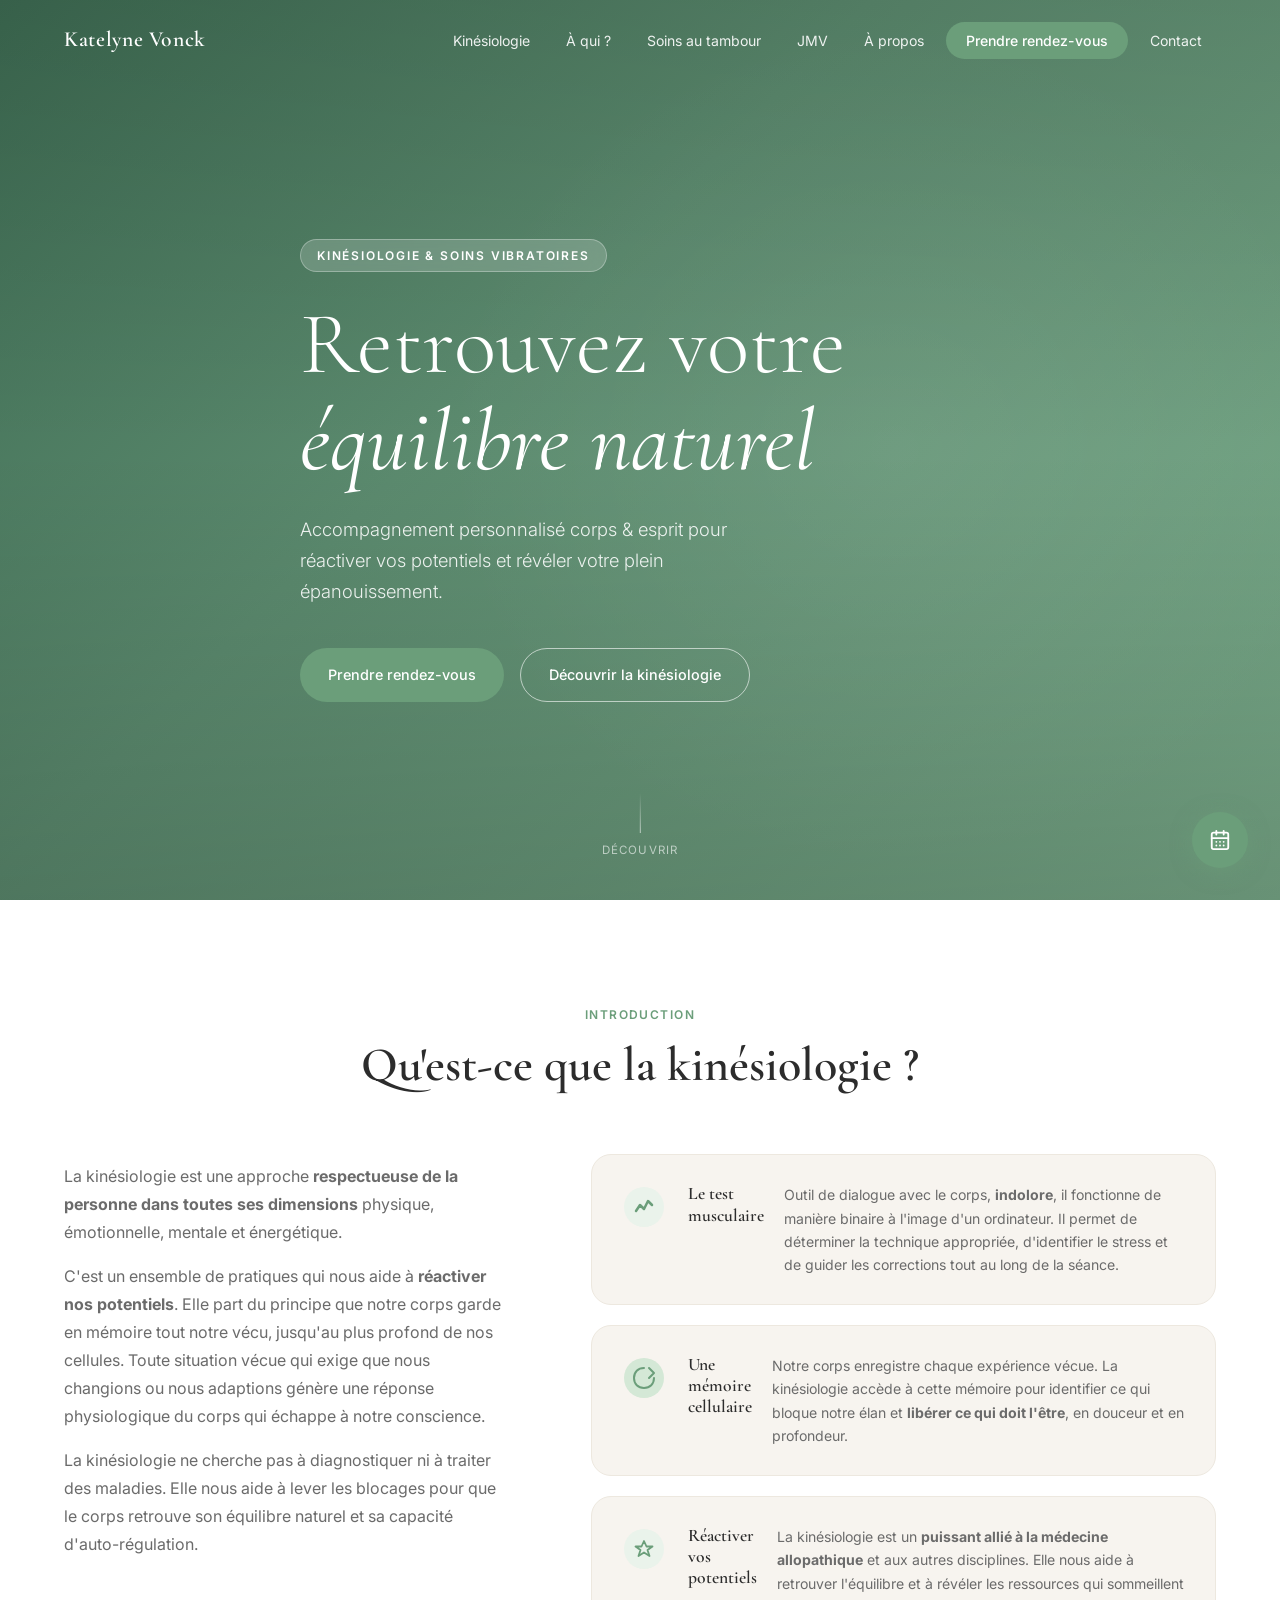
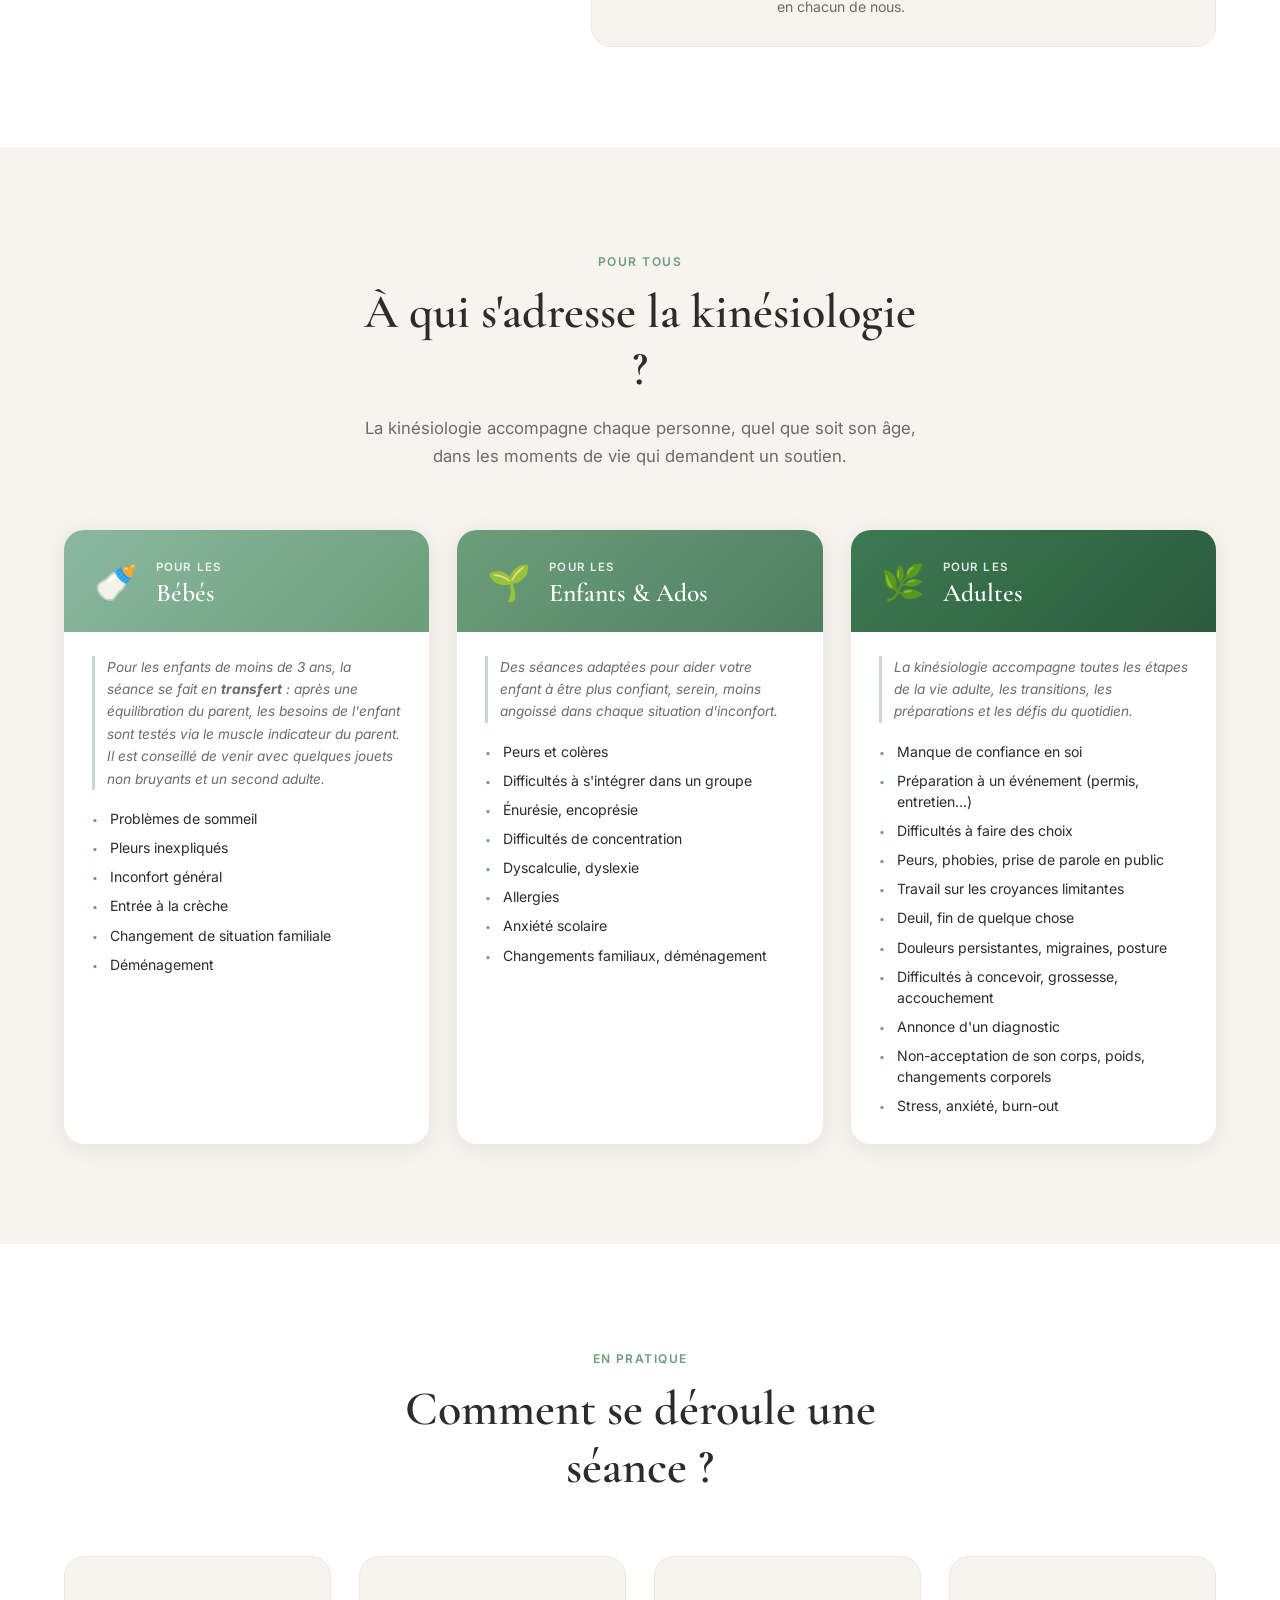
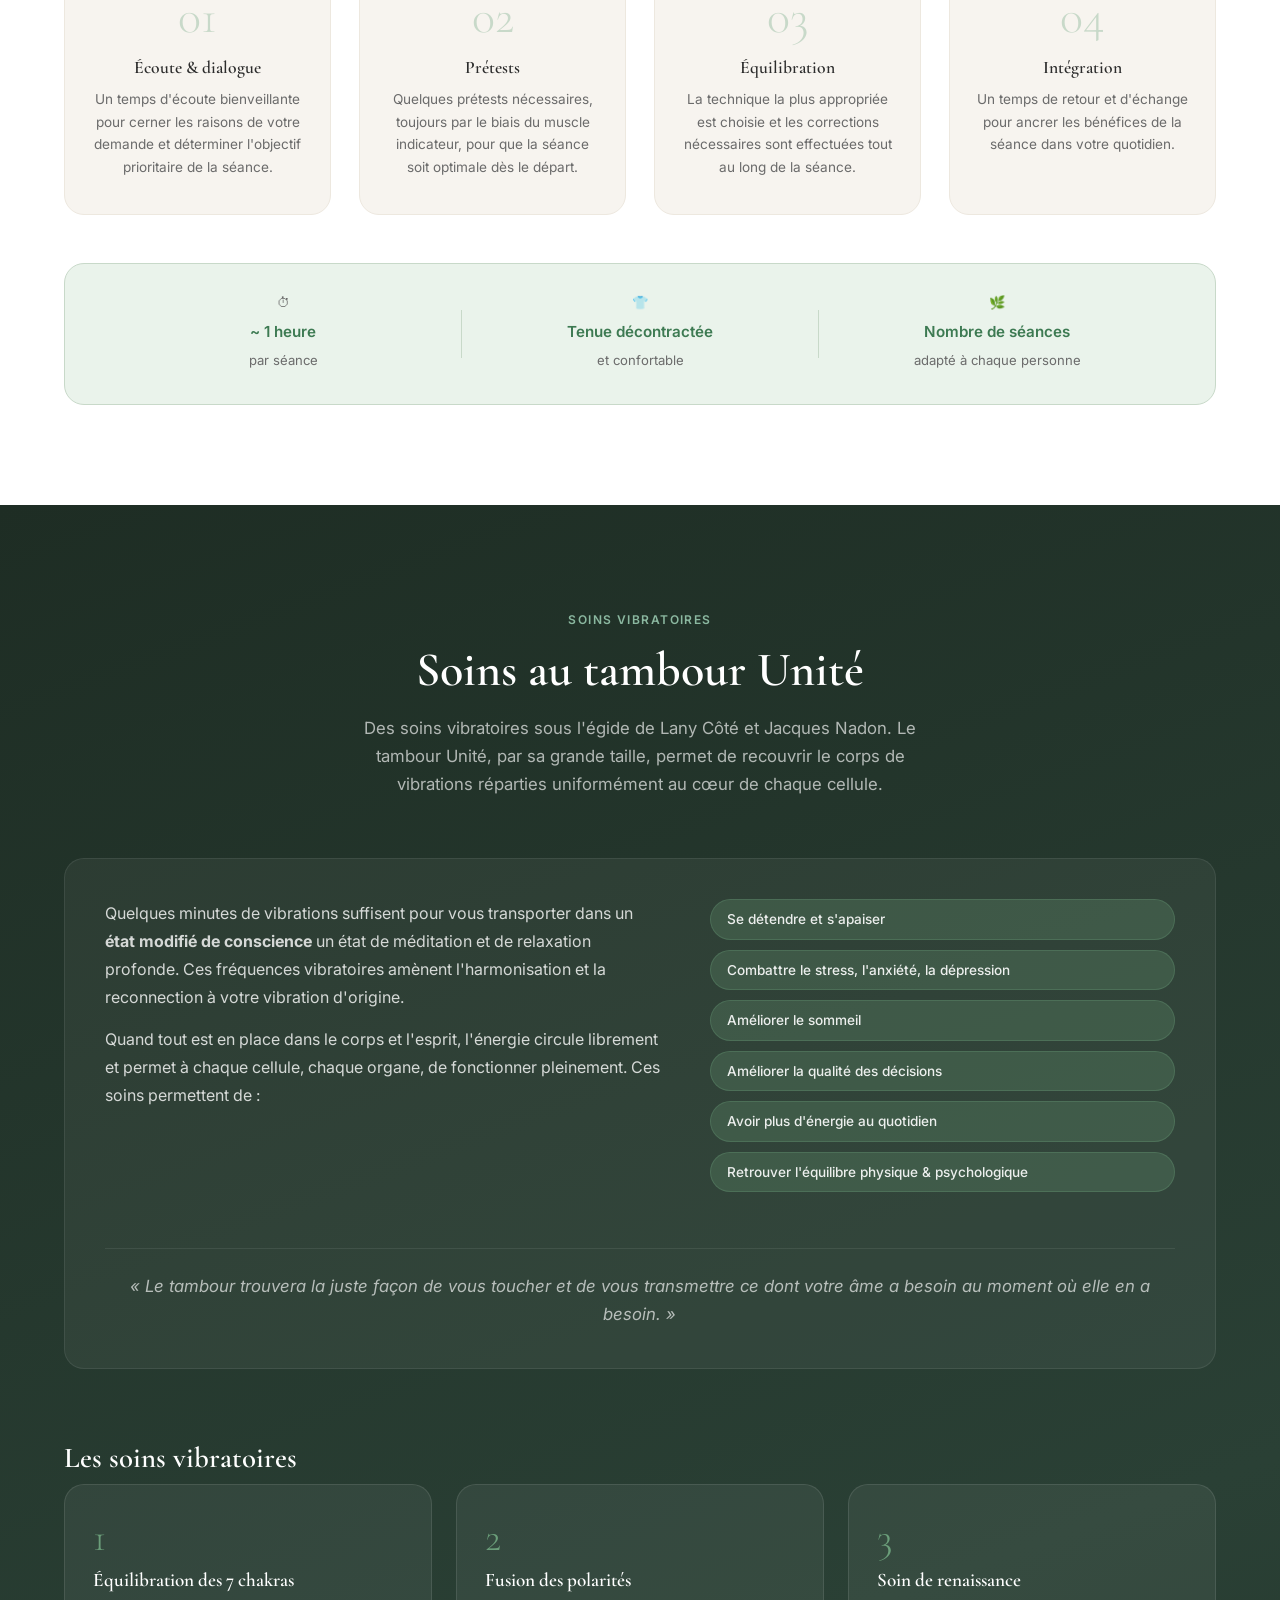
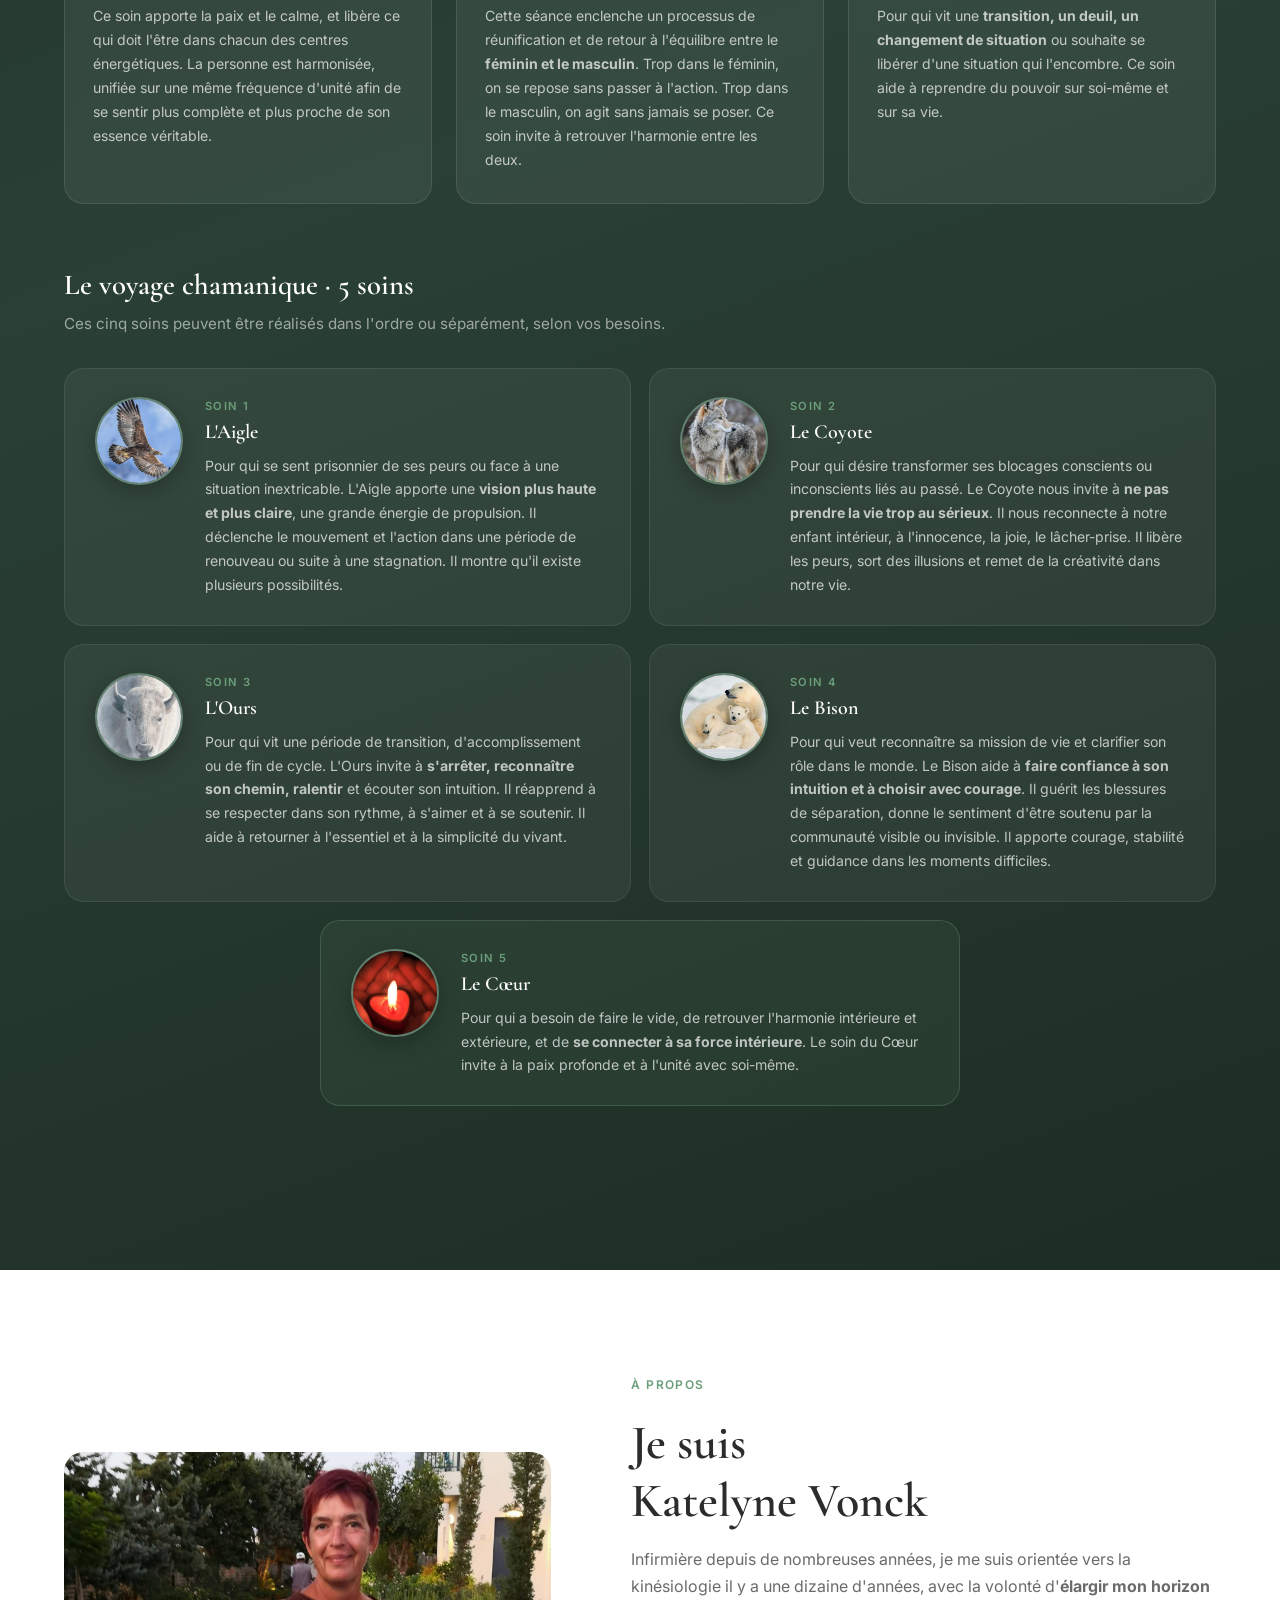
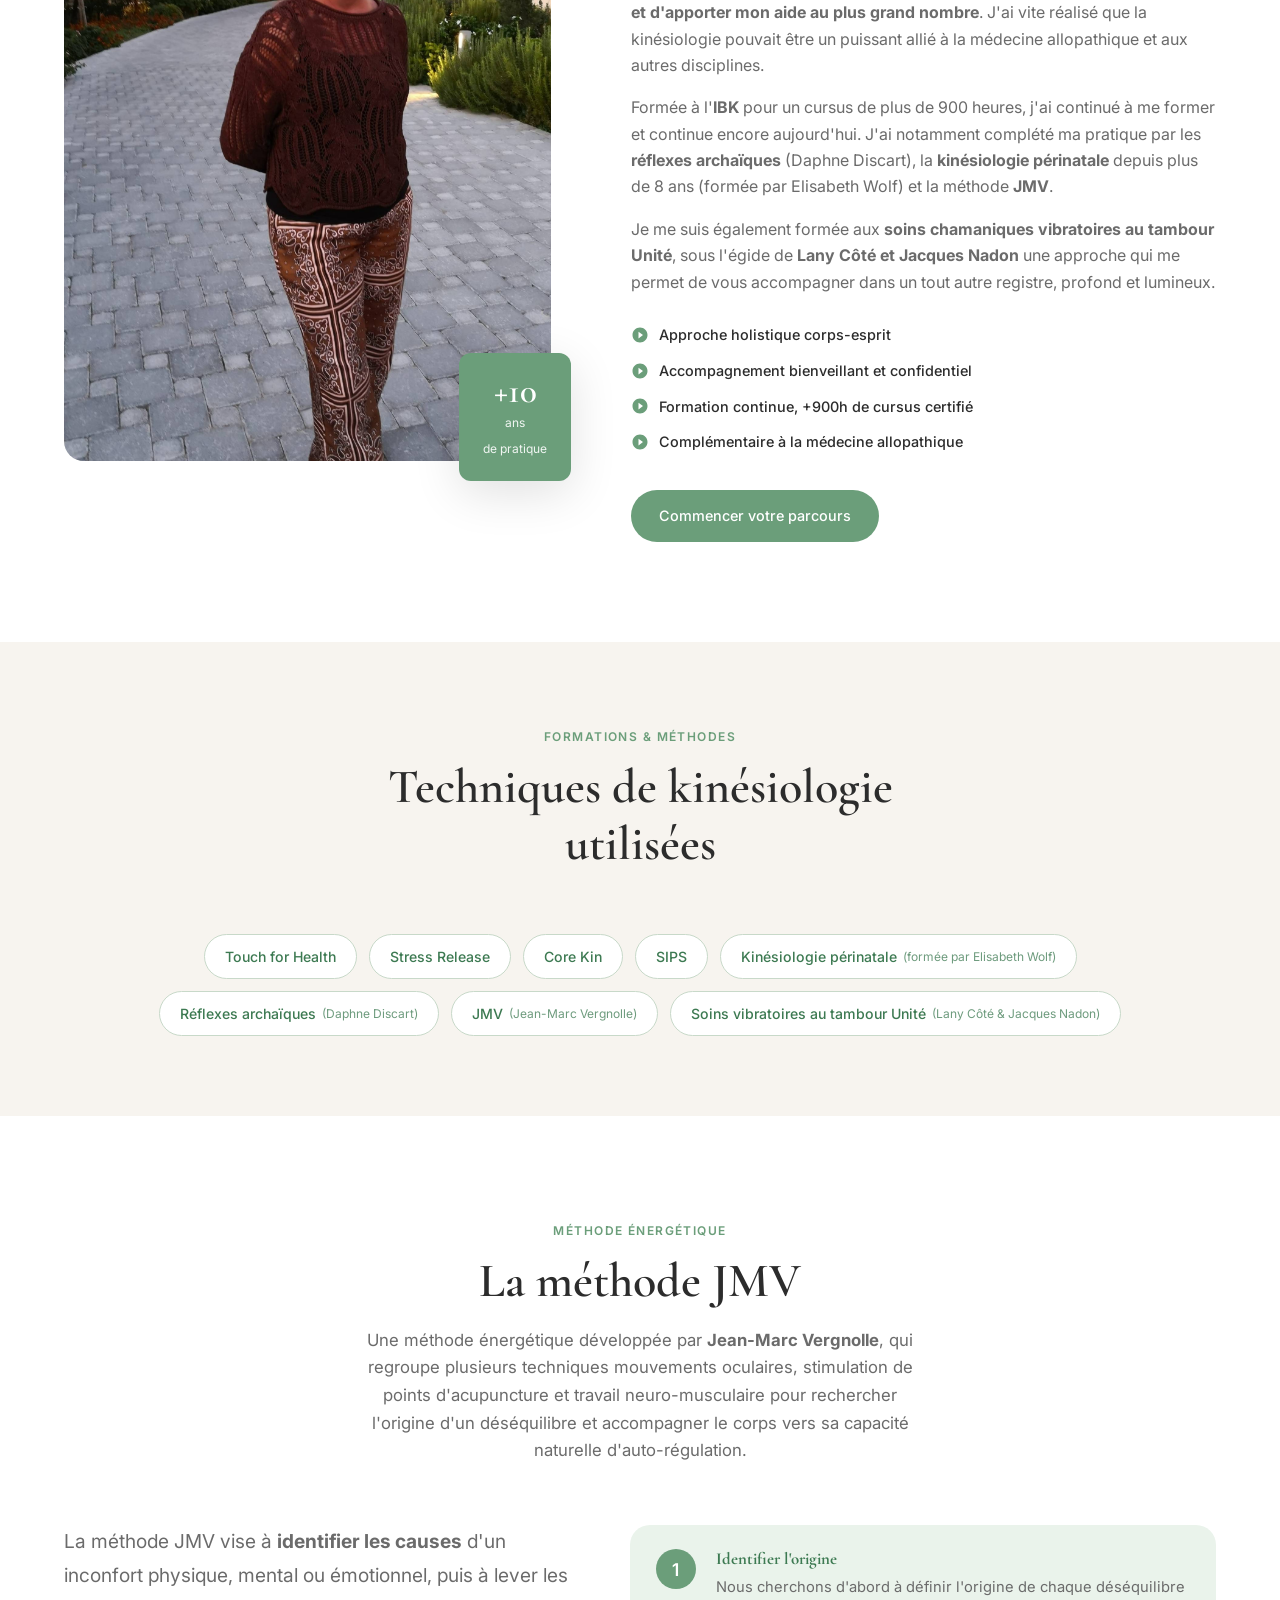
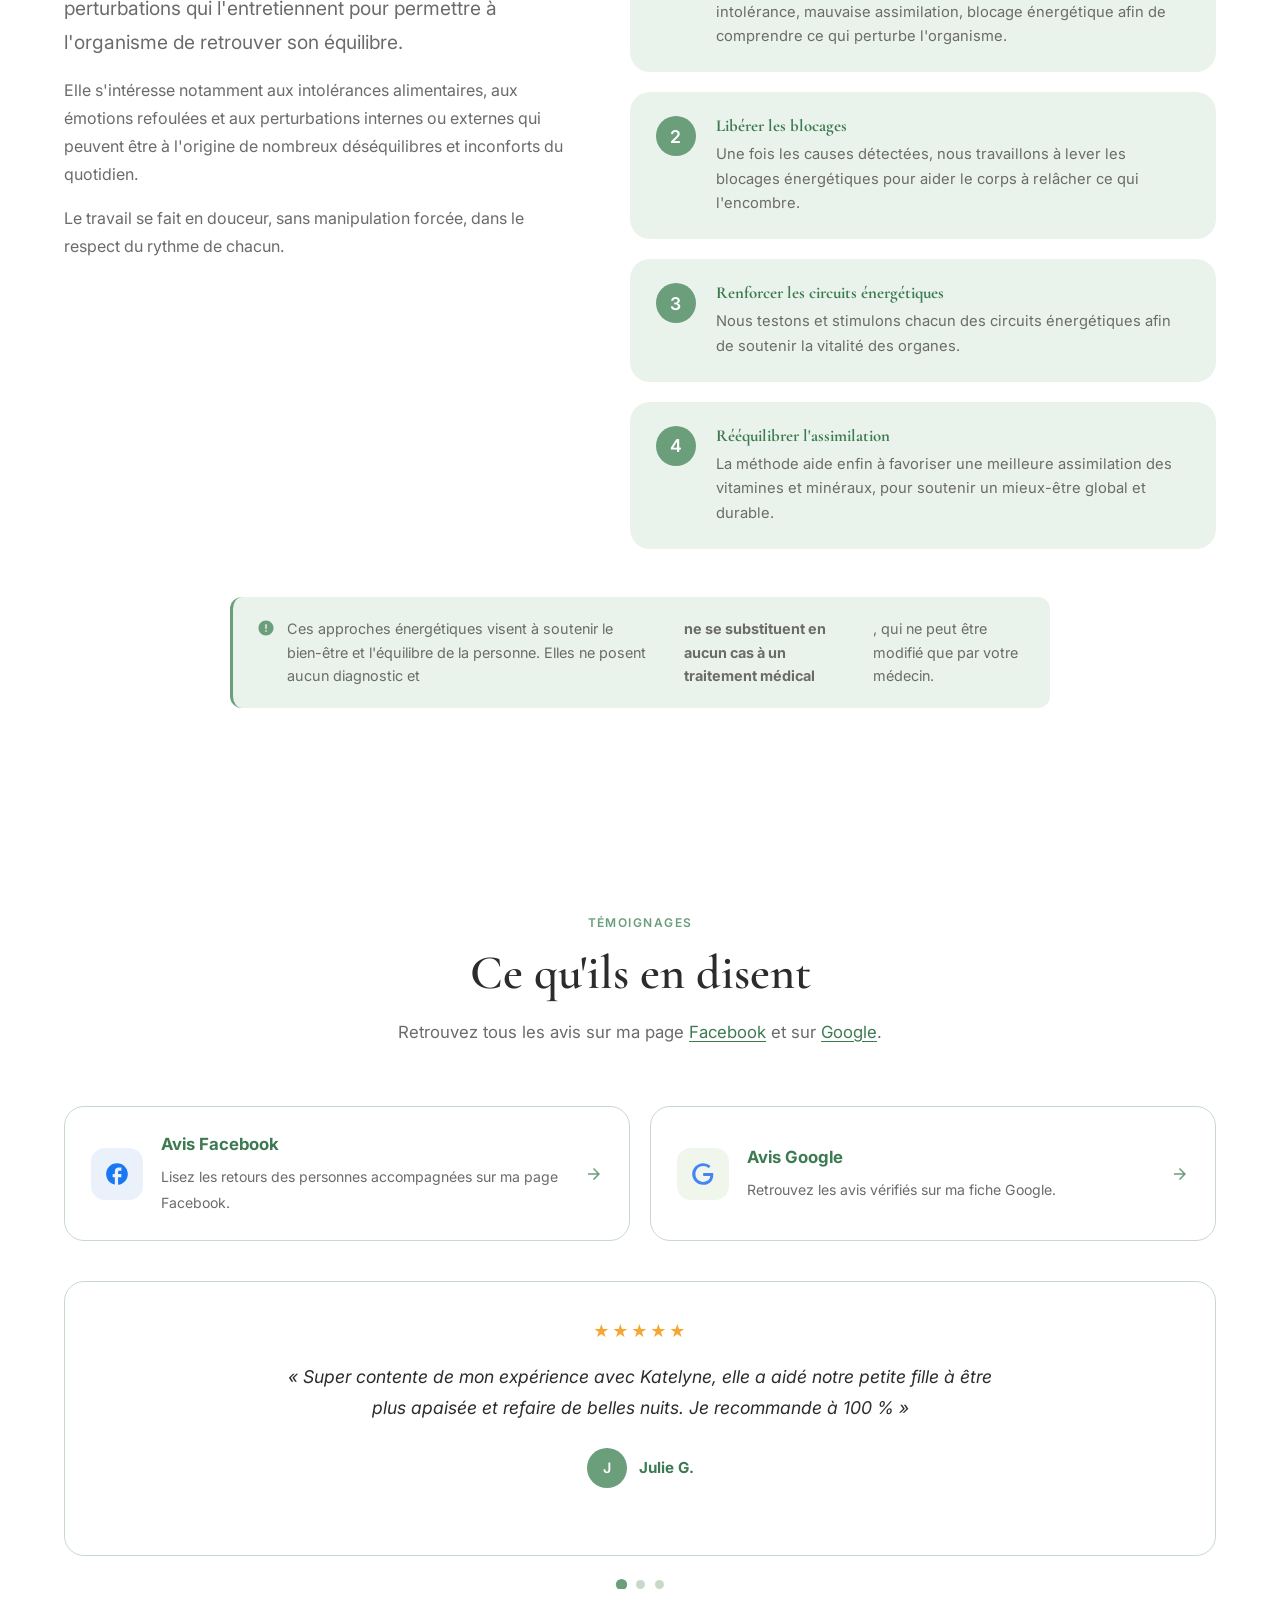
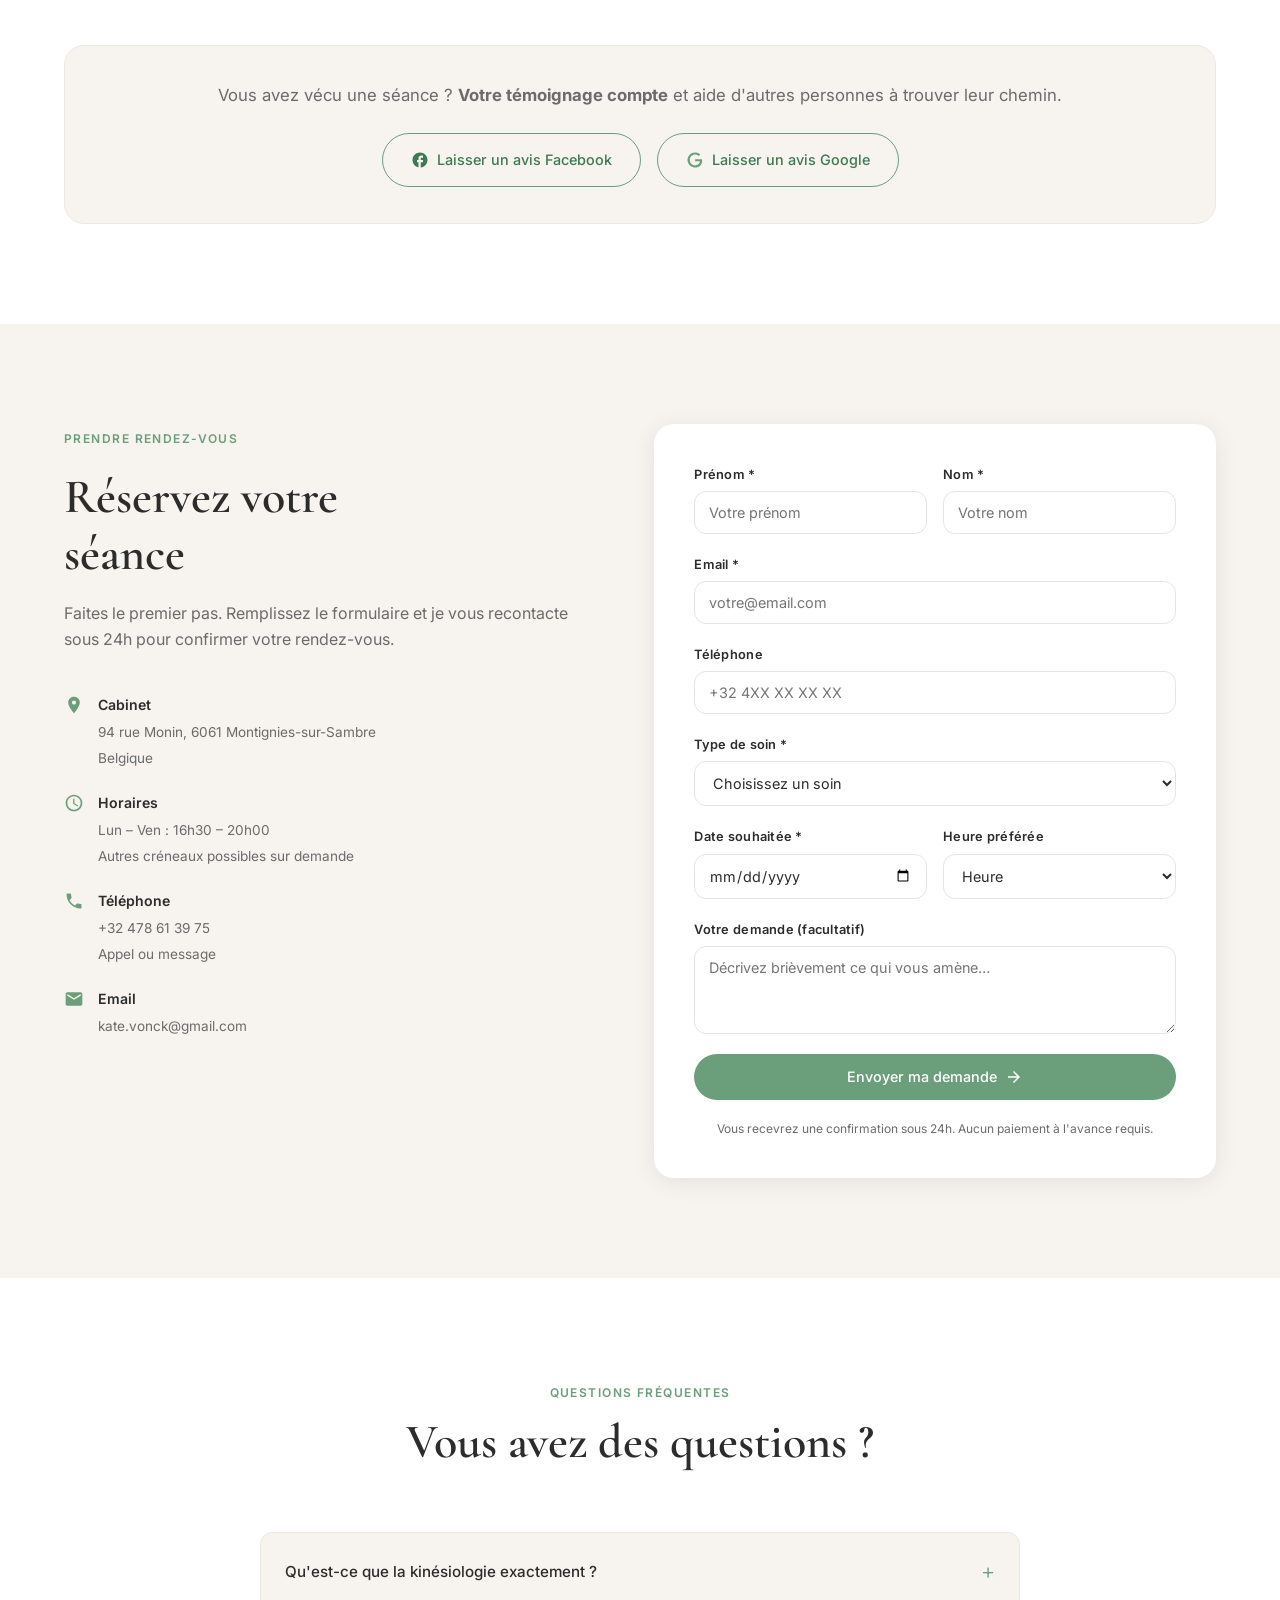
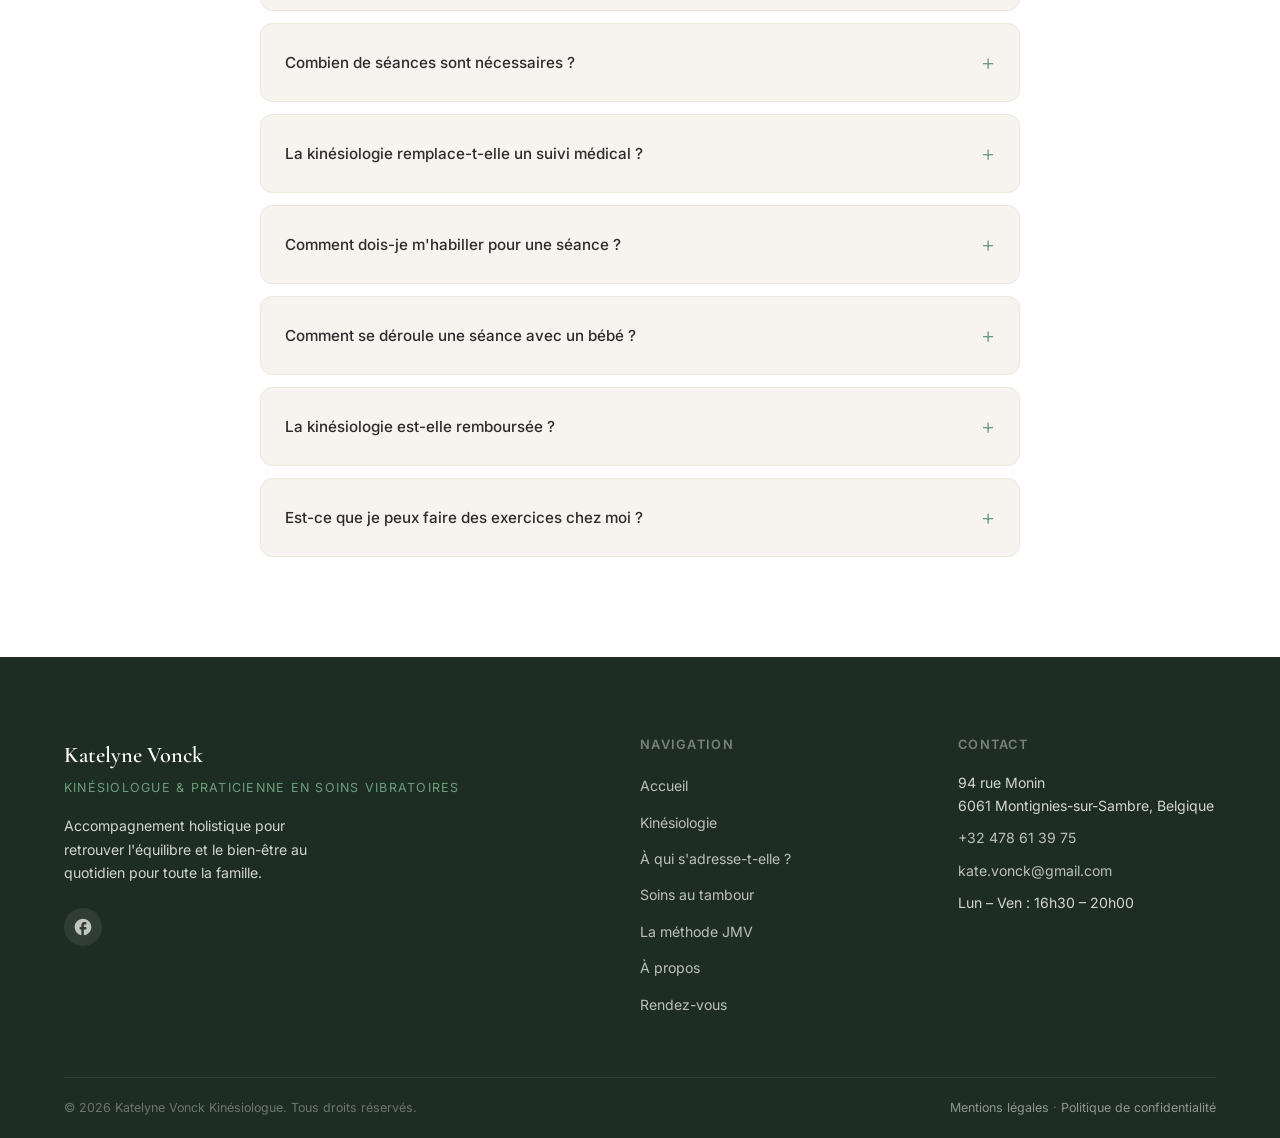
==== commit ee0a079e: "Add files via upload" ====
--- a/index.html
+++ b/index.html
@@ -452,7 +452,7 @@
           <div class="technique-tag">SIPS</div>
           <div class="technique-tag">Kinésiologie périnatale <span class="technique-note">(formée par Elisabeth Wolf)</span></div>
           <div class="technique-tag">Réflexes archaïques <span class="technique-note">(Daphne Discart)</span></div>
-          <div class="technique-tag">JMV</div>
+          <div class="technique-tag">JMV <span class="technique-note">(Jean-Marc Vergnolle)</span></div>
           <div class="technique-tag">Soins vibratoires au tambour Unité <span class="technique-note">(Lany Côté &amp; Jacques Nadon)</span></div>
         </div>
       </div>
@@ -465,7 +465,7 @@
         <div class="section-header reveal">
           <span class="section-tag">Méthode énergétique</span>
           <h2 class="section-title">La méthode JMV</h2>
-          <p class="section-desc">Une méthode énergétique qui regroupe plusieurs techniques mouvements oculaires, stimulation de points d'acupuncture et travail neuro-musculaire pour rechercher l'origine d'un déséquilibre et accompagner le corps vers sa capacité naturelle d'auto-régulation.</p>
+          <p class="section-desc">Une méthode énergétique développée par <strong>Jean-Marc Vergnolle</strong>, qui regroupe plusieurs techniques mouvements oculaires, stimulation de points d'acupuncture et travail neuro-musculaire pour rechercher l'origine d'un déséquilibre et accompagner le corps vers sa capacité naturelle d'auto-régulation.</p>
         </div>
 
         <div class="jmv-grid">
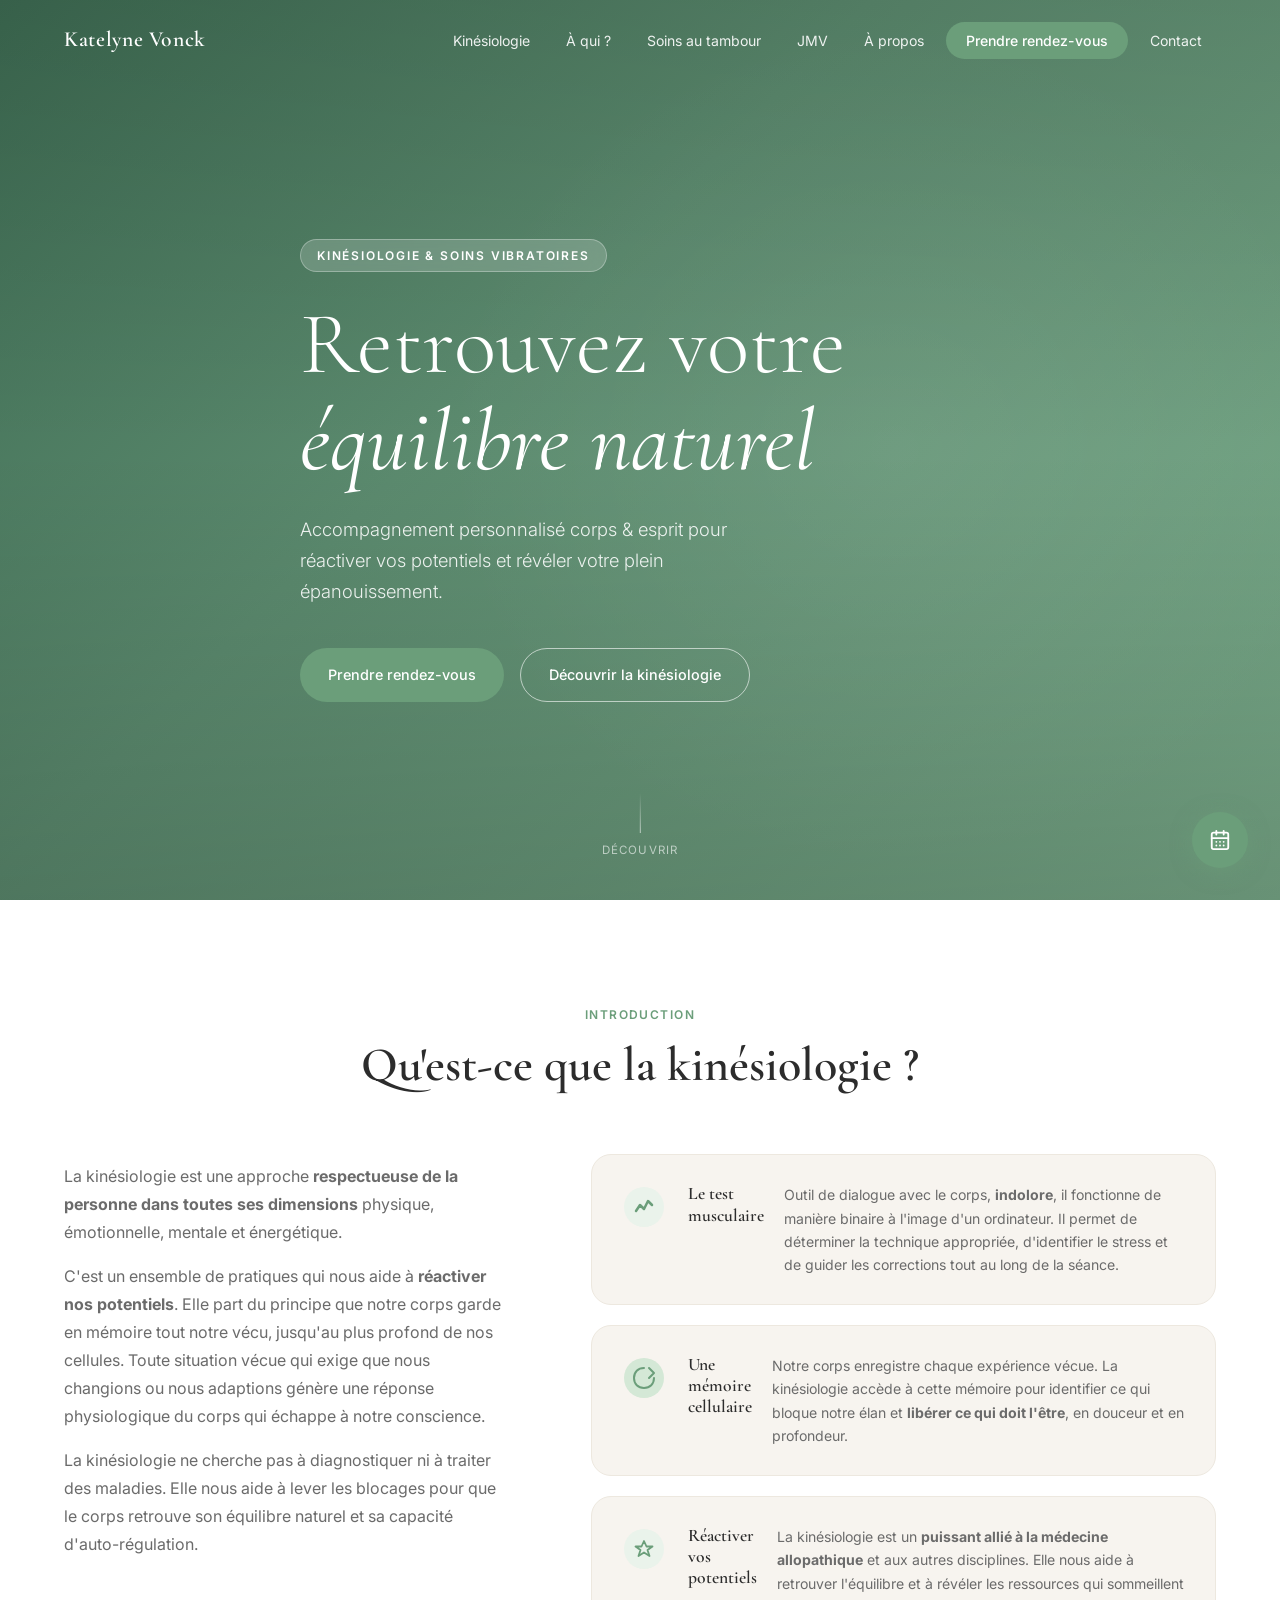
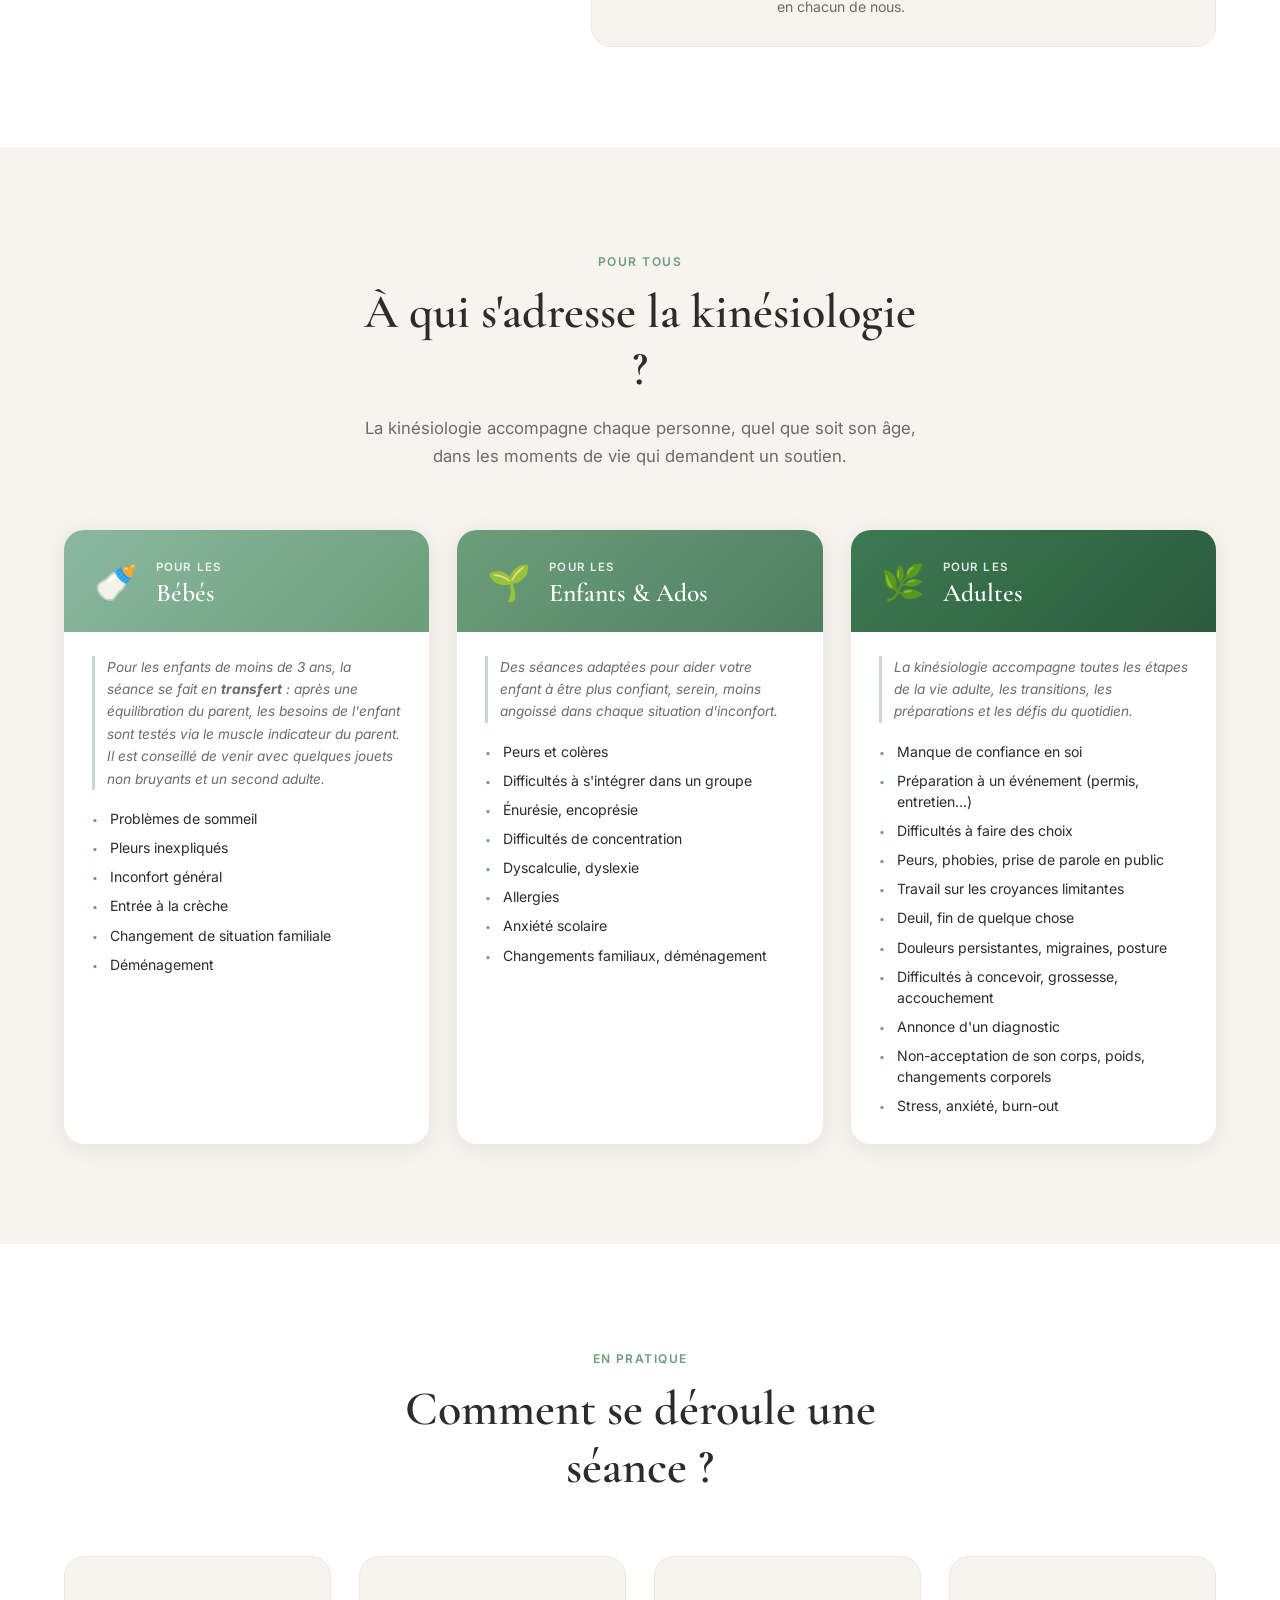
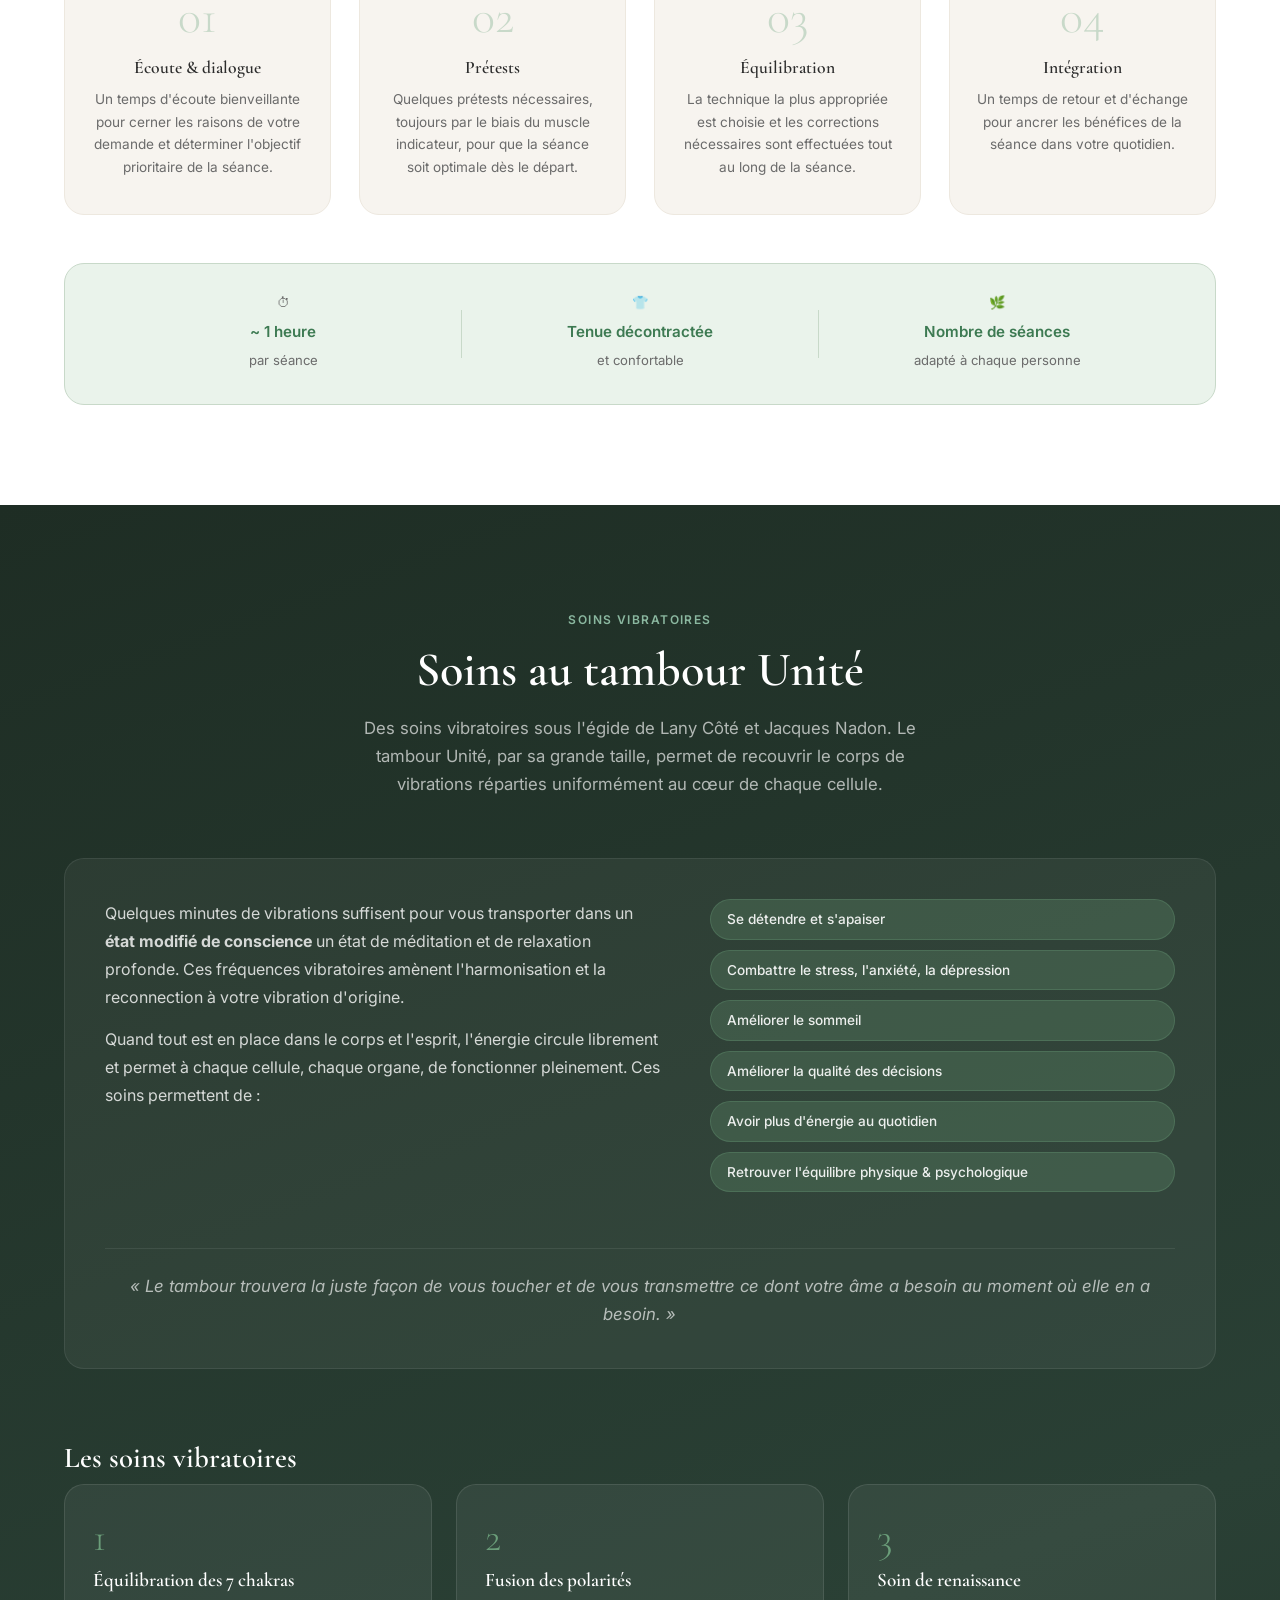
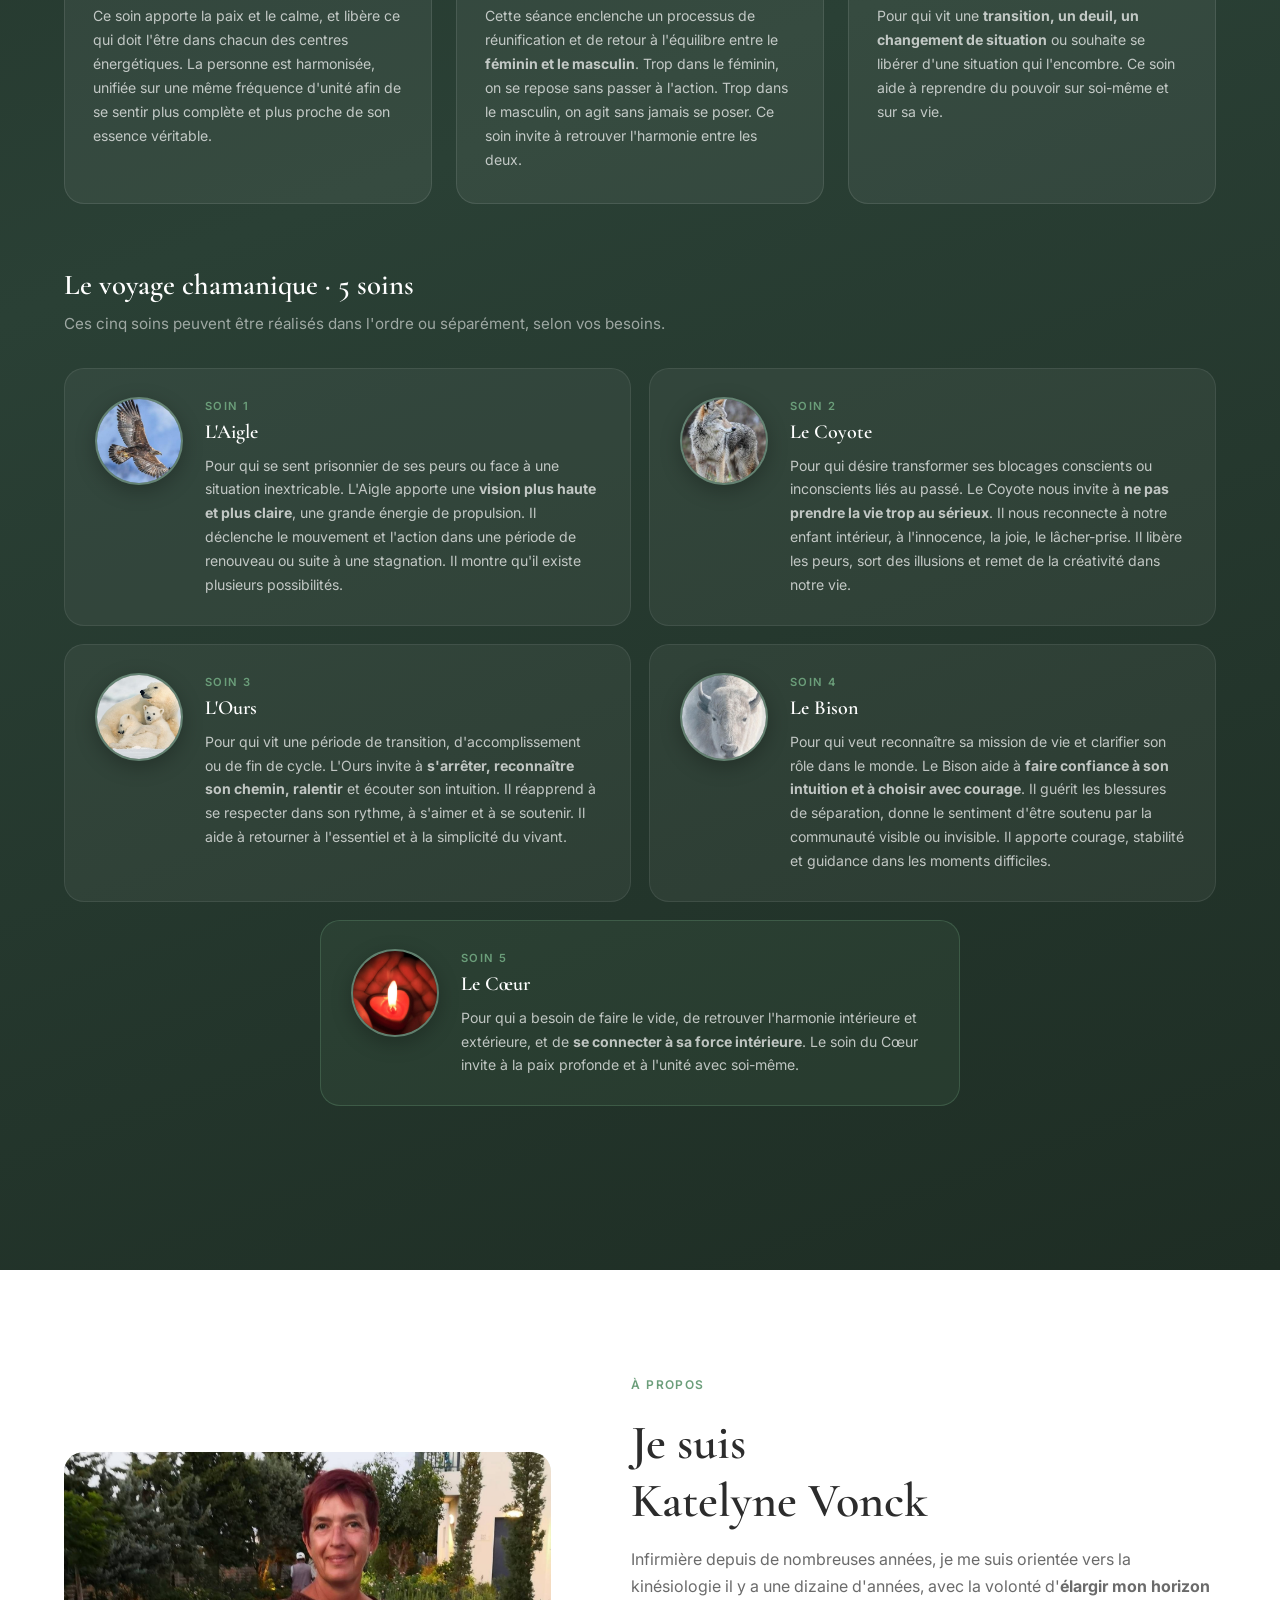
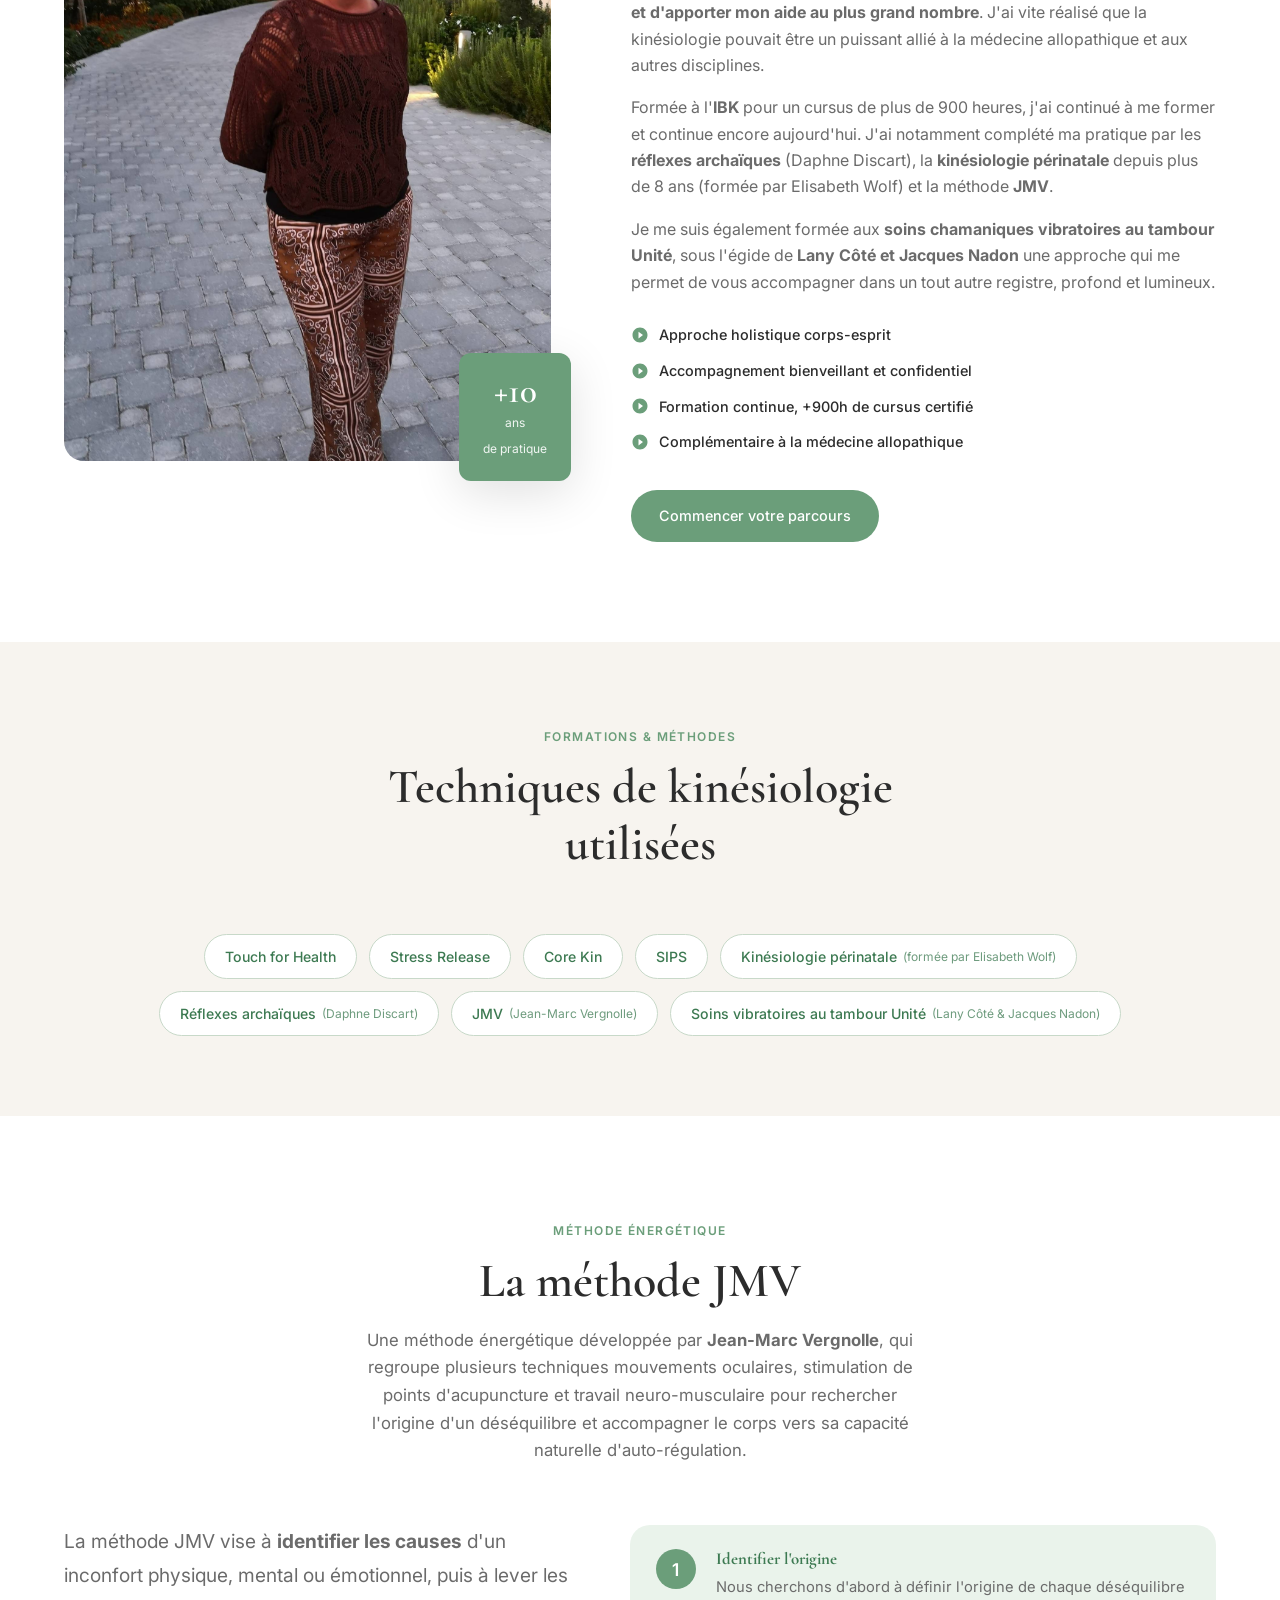
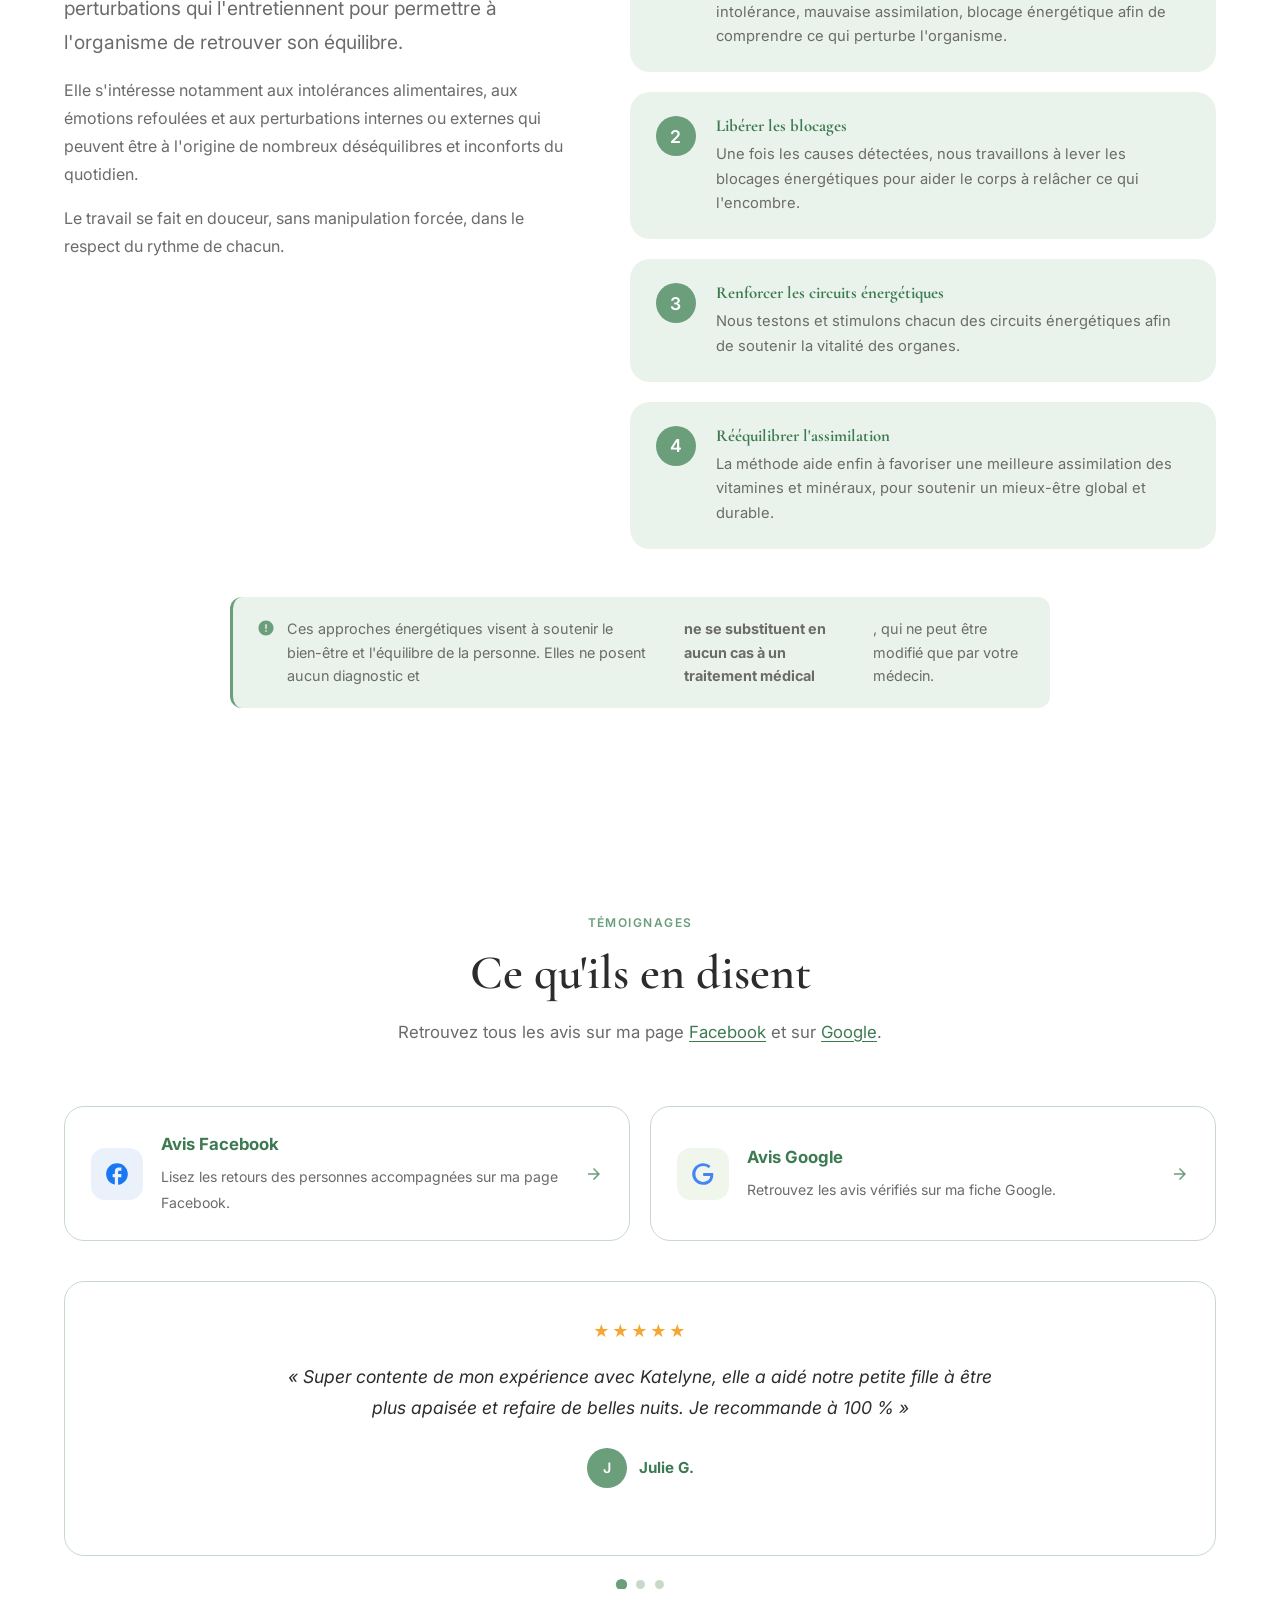
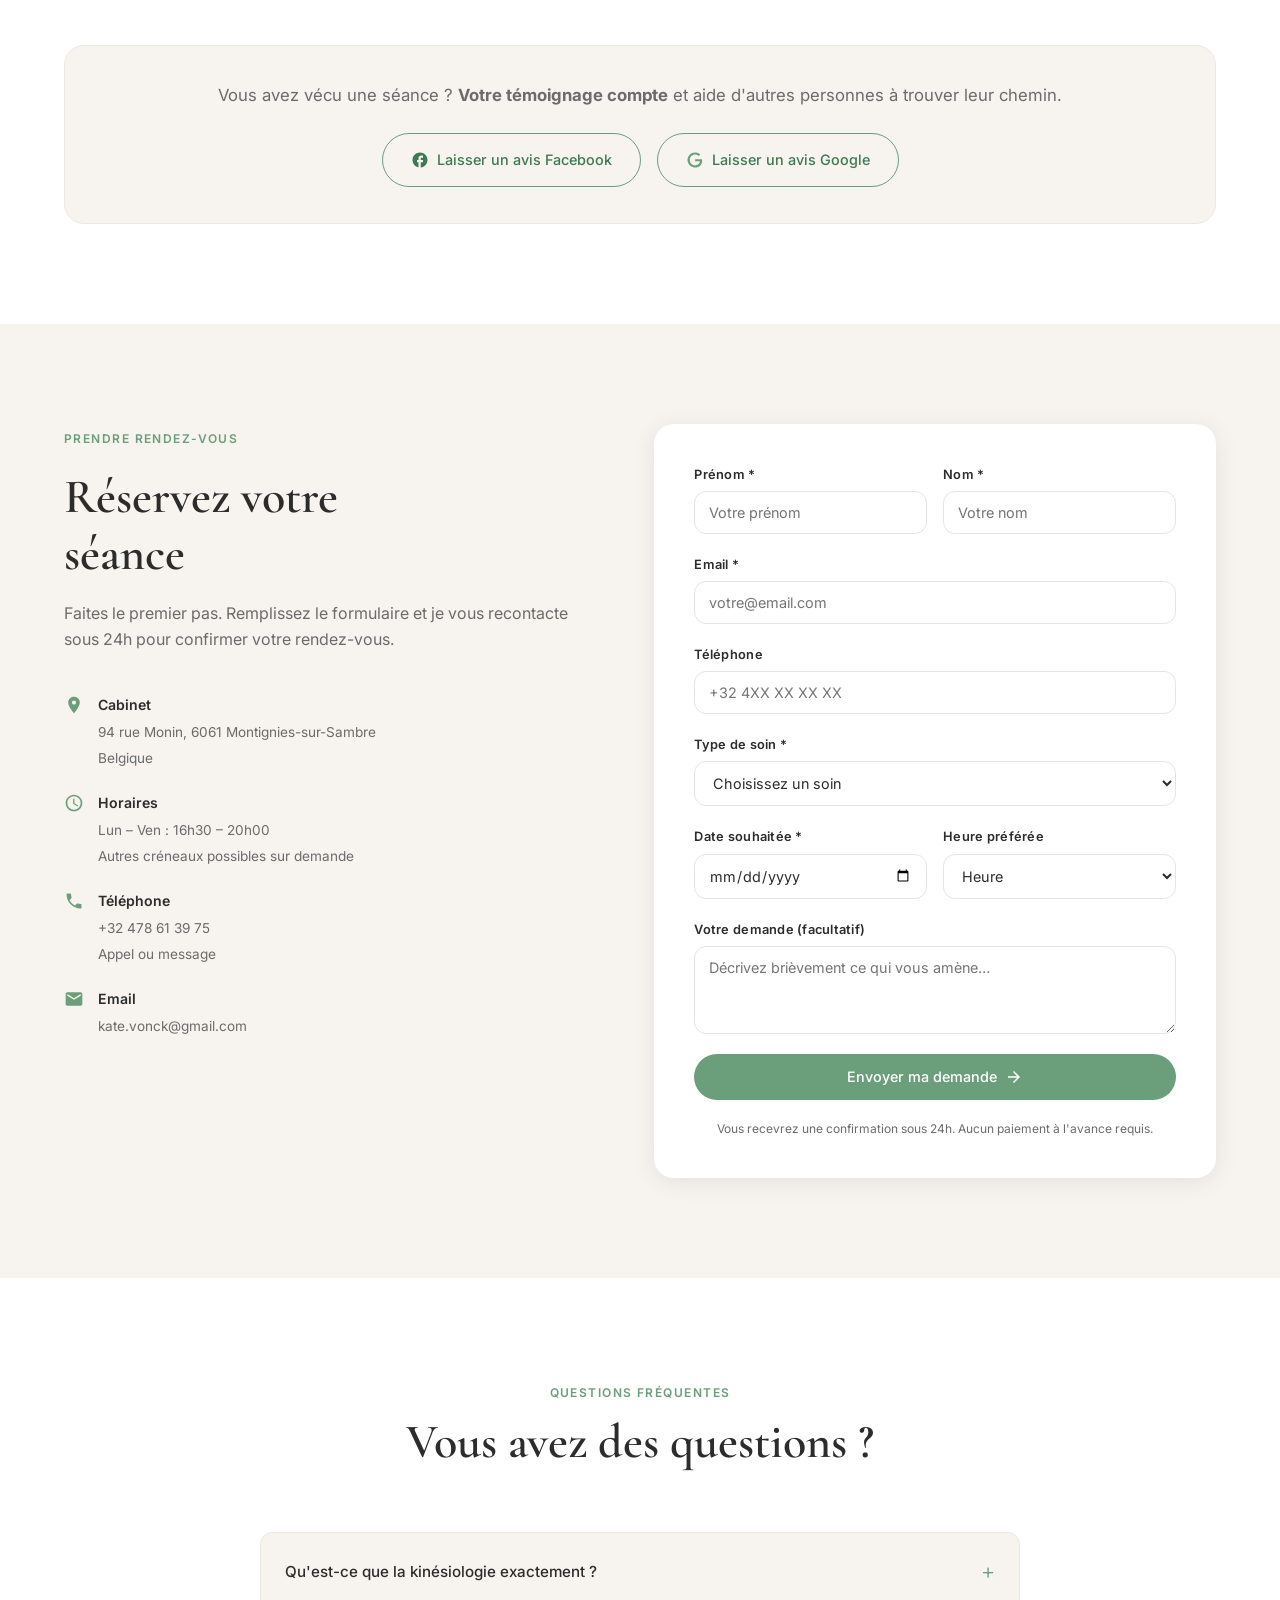
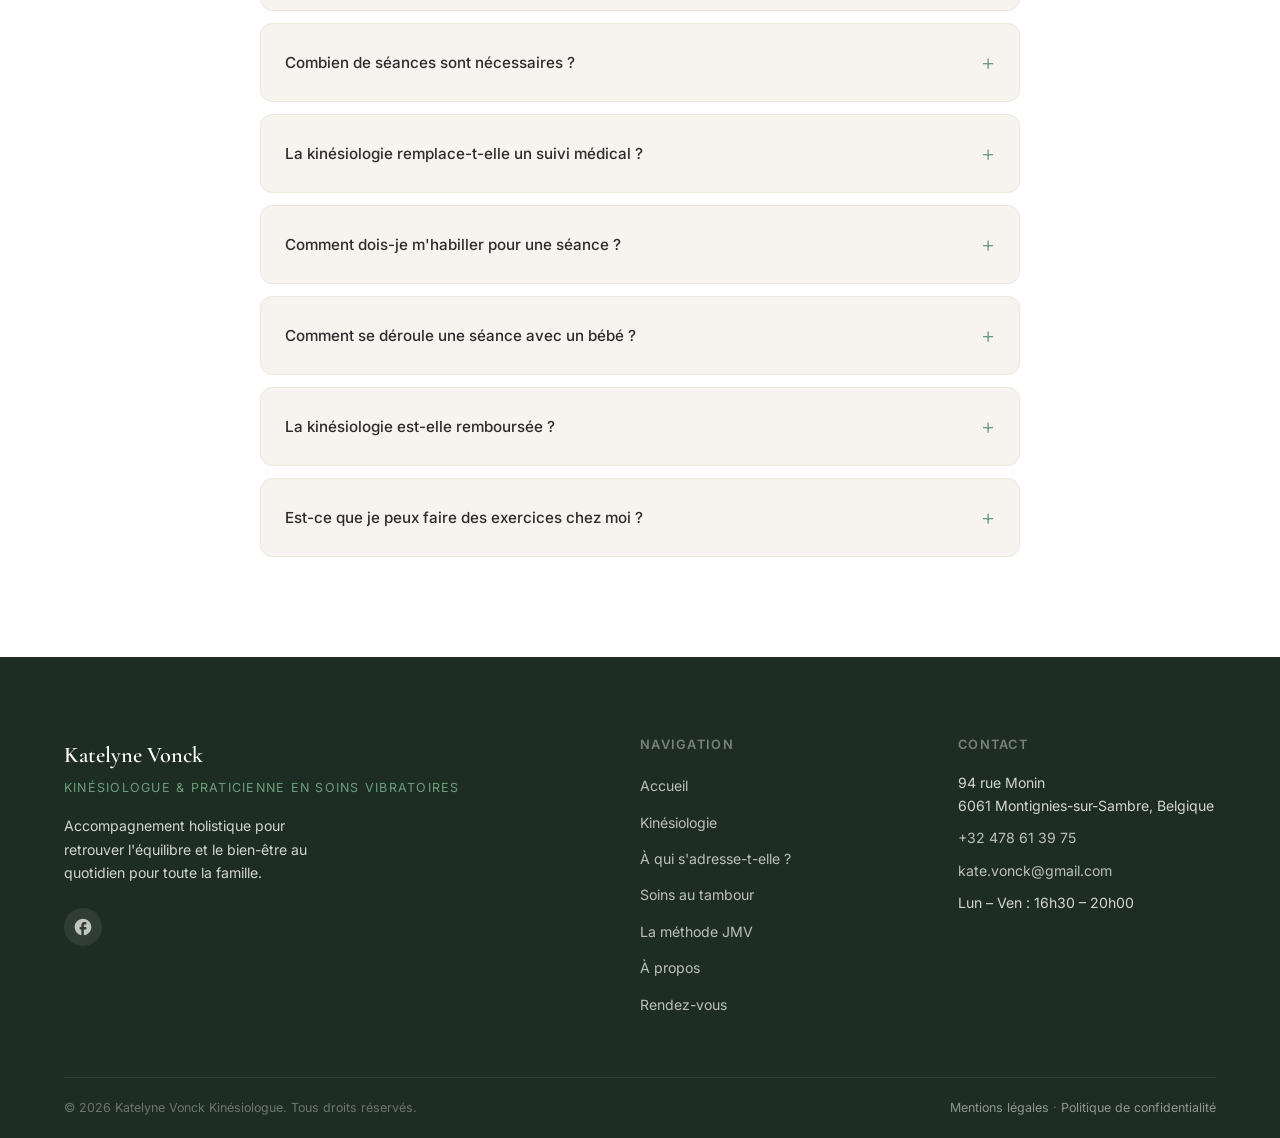
==== commit 02ee399e: "Add Google site verification to index.html Added Google site verification meta tag." ====
--- a/index.html
+++ b/index.html
@@ -1,6 +1,7 @@
 <!DOCTYPE html>
 <html lang="fr">
 <head>
+  <meta name="google-site-verification" content="82ShubOhKeDc13BRWe15_0MwCAB38sru5B-6_cLodQk" />
   <meta charset="UTF-8" />
   <meta name="viewport" content="width=device-width, initial-scale=1.0" />
   <title>Katelyne Vonck Kinésiologie &amp; Soins vibratoires</title>
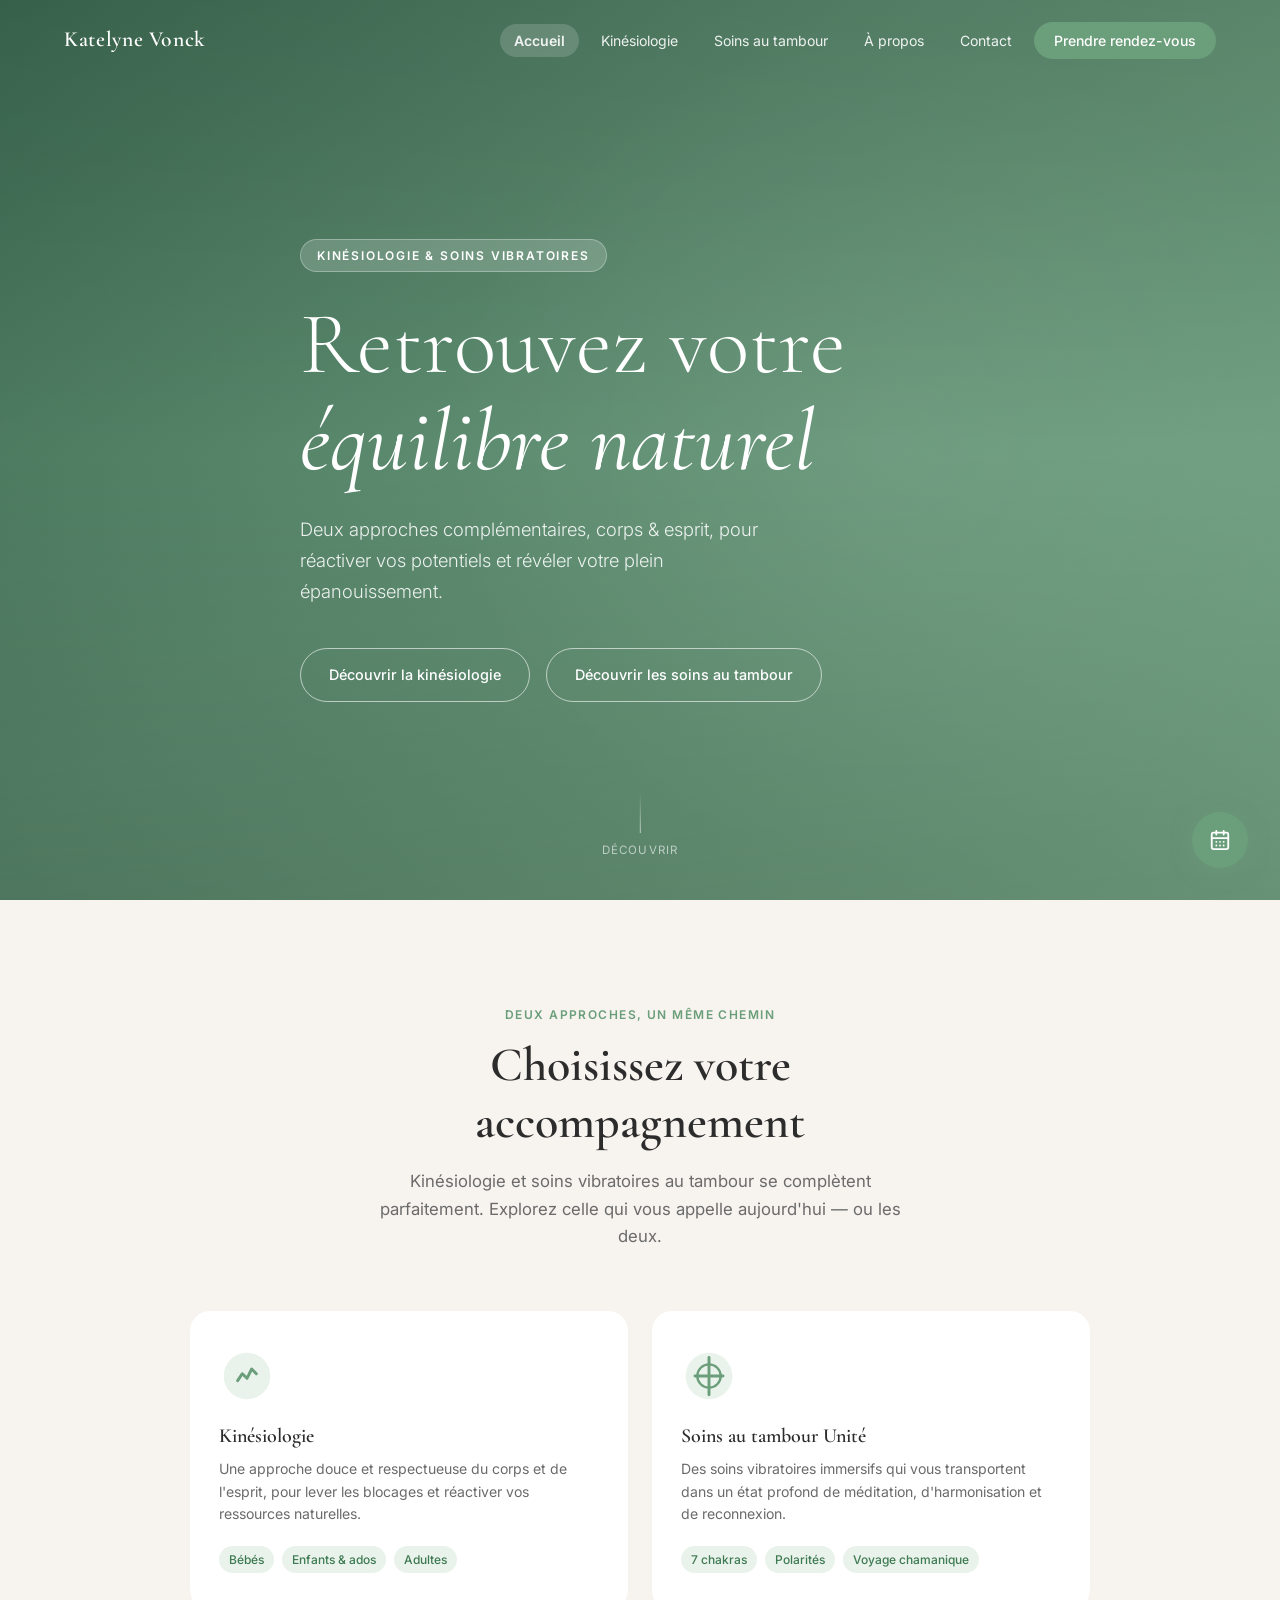
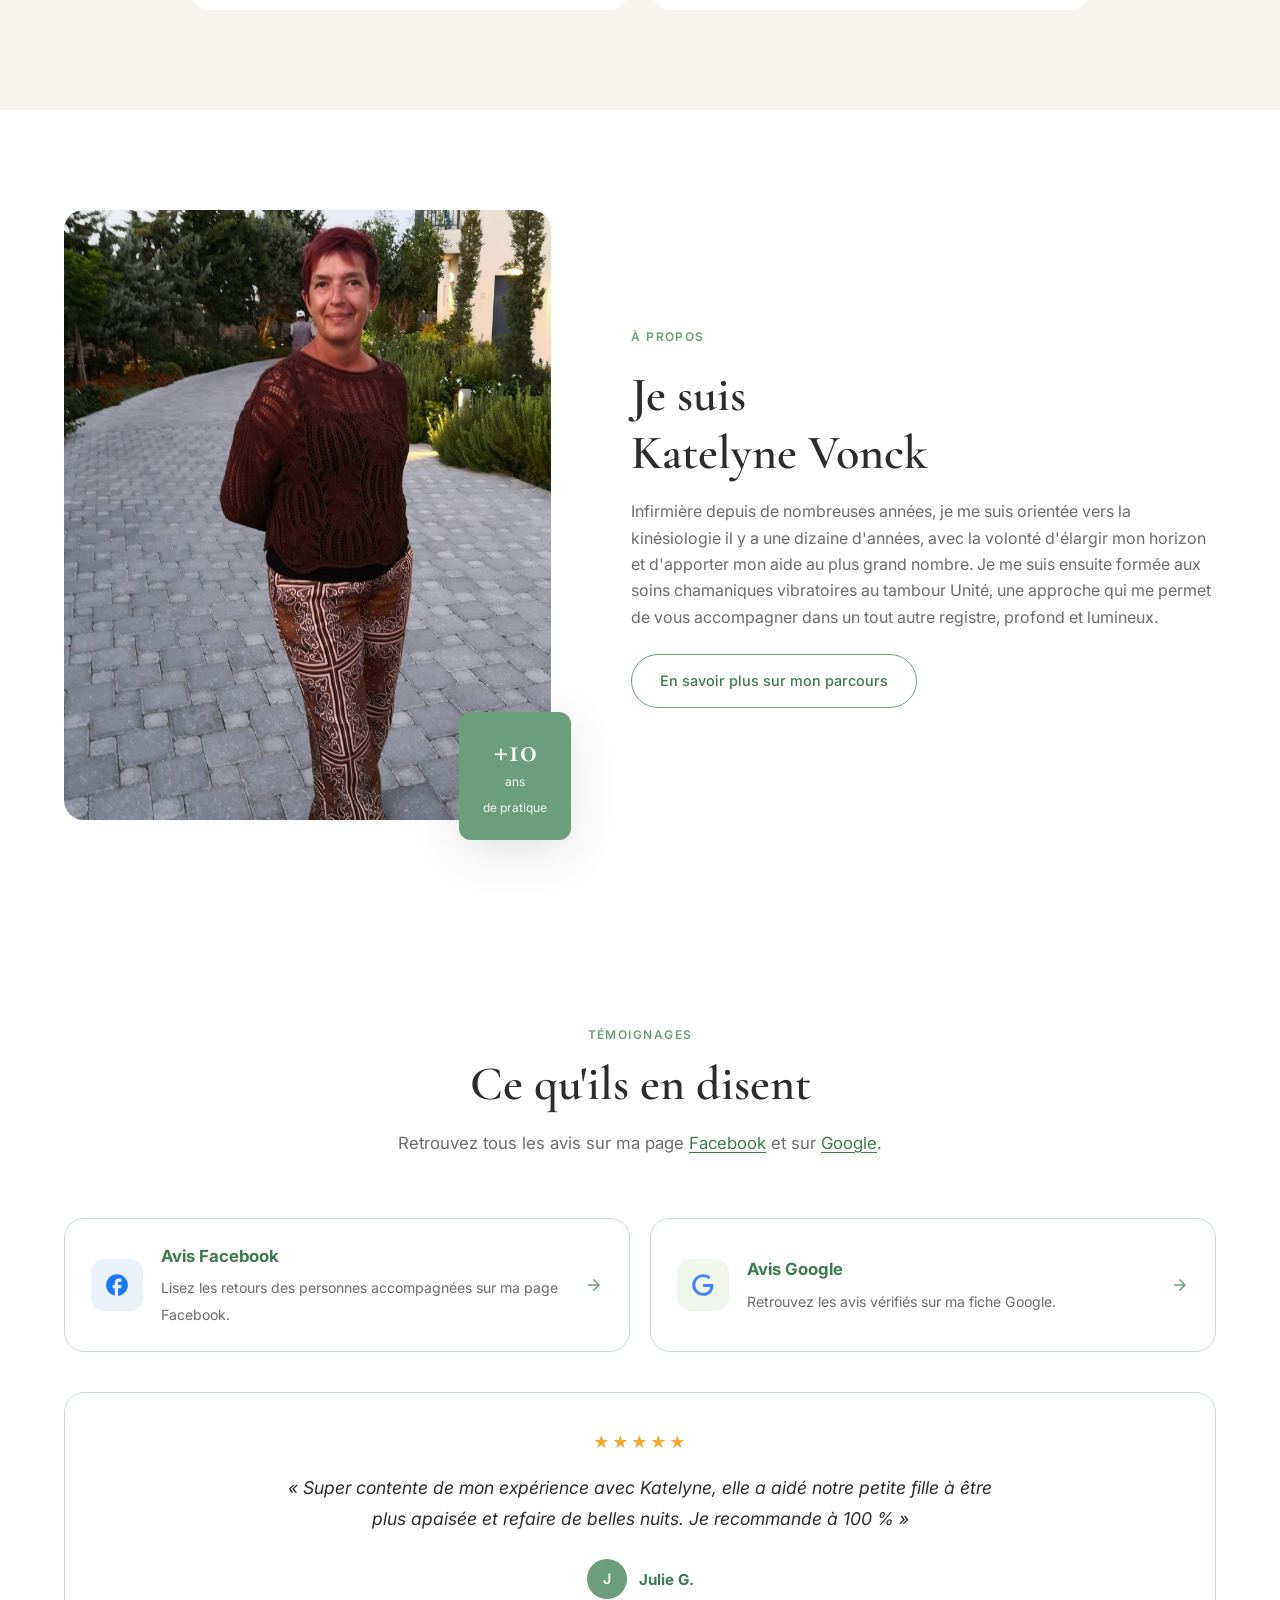
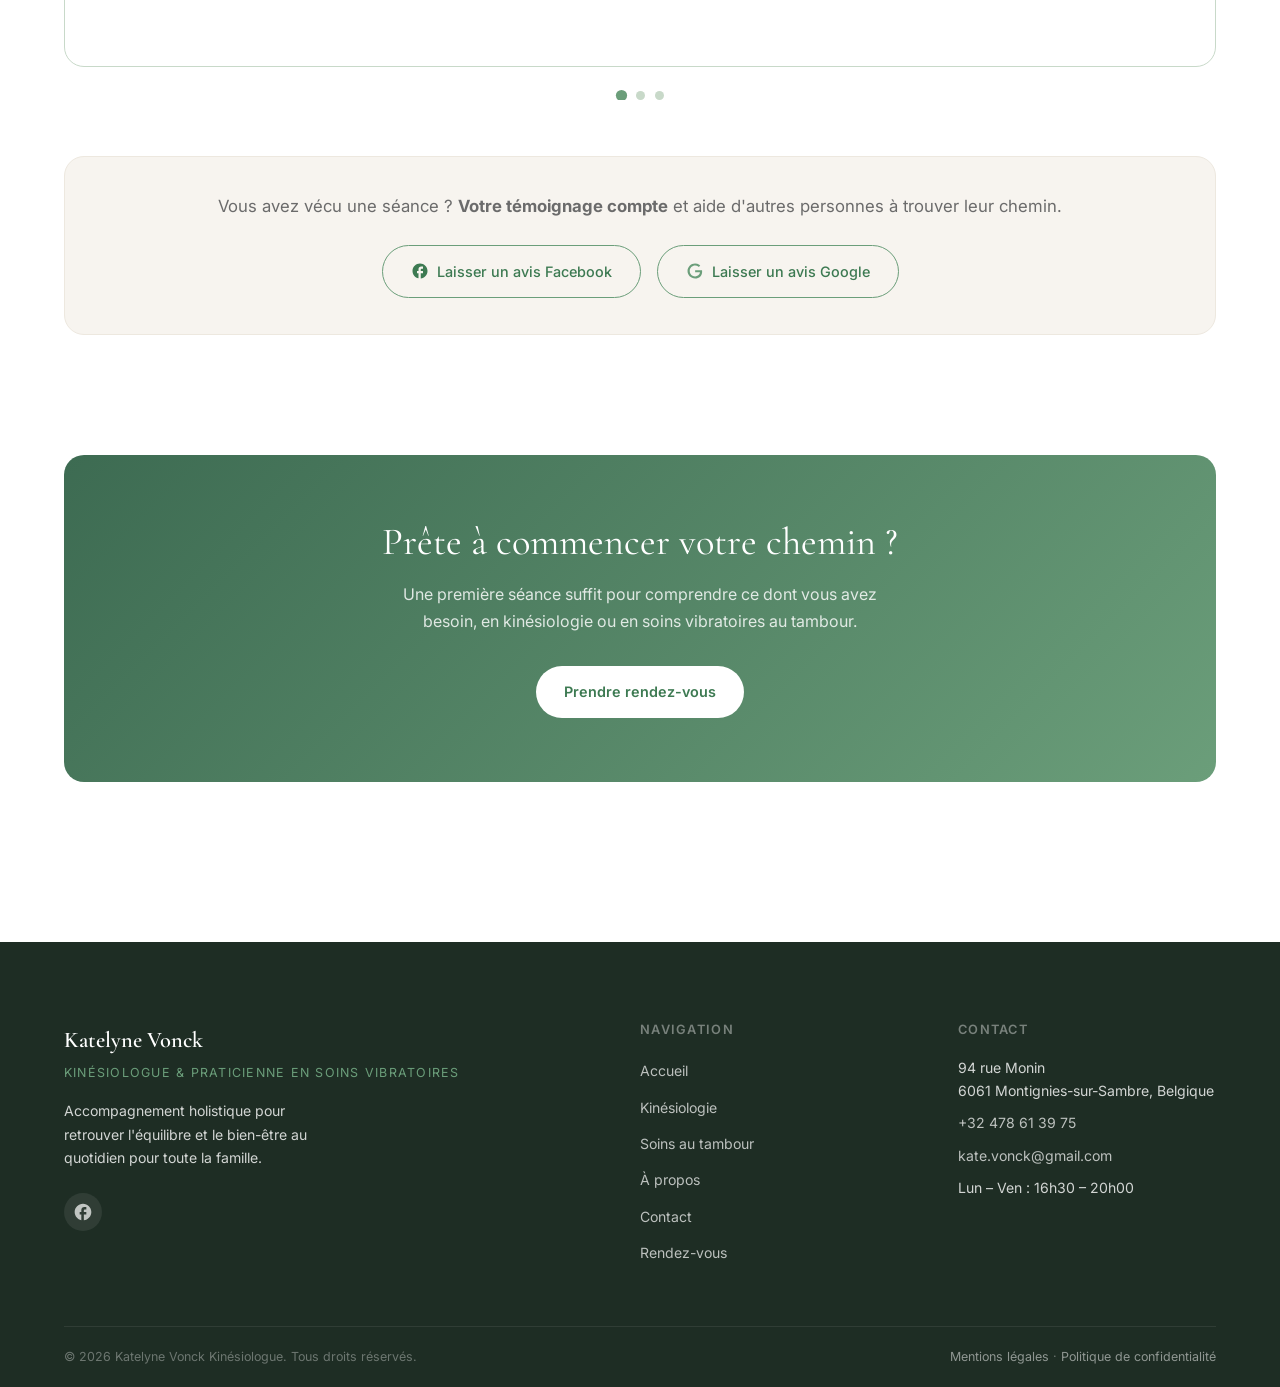
==== commit e86add50: "Restructure site into separate Kinésiologie / Tambour / À propos / Contact pages Splits the single-p" ====
--- a/index.html
+++ b/index.html
@@ -4,8 +4,8 @@
   <meta name="google-site-verification" content="82ShubOhKeDc13BRWe15_0MwCAB38sru5B-6_cLodQk" />
   <meta charset="UTF-8" />
   <meta name="viewport" content="width=device-width, initial-scale=1.0" />
-  <title>Katelyne Vonck Kinésiologie &amp; Soins vibratoires</title>
-  <meta name="description" content="Katelyne Vonck, kinésiologue et praticienne en soins vibratoires au tambour. Accompagnement pour bébés, enfants, ados et adultes. Montignies-sur-Sambre, Belgique." />
+  <title>Katelyne Vonck — Kinésiologie &amp; Soins vibratoires au tambour</title>
+  <meta name="description" content="Katelyne Vonck, kinésiologue et praticienne en soins vibratoires au tambour à Montignies-sur-Sambre. Deux approches complémentaires pour bébés, enfants, ados et adultes." />
   <link rel="preconnect" href="https://fonts.googleapis.com" />
   <link rel="preconnect" href="https://fonts.gstatic.com" crossorigin />
   <link href="https://fonts.googleapis.com/css2?family=Cormorant+Garamond:ital,wght@0,300;0,400;0,600;1,300;1,400&family=Inter:wght@300;400;500;600&display=swap" rel="stylesheet" />
@@ -13,59 +13,7 @@
 </head>
 <body>
 
-  <!-- NAVIGATION -->
-  <header class="header" id="header">
-    <nav class="nav container">
-      <a href="#accueil" class="nav-logo">Katelyne Vonck</a>
-      <button class="nav-burger" id="burger" aria-label="Menu">
-        <span></span><span></span><span></span>
-      </button>
-      <div class="nav-mobile-overlay" id="navOverlay"></div>
-      <div class="nav-drawer" id="navLinks">
-        <div class="nav-drawer-header">
-          <p class="nav-drawer-logo">Katelyne Vonck</p>
-          <p class="nav-drawer-tagline">Kinésiologue &amp; Soins vibratoires</p>
-          <button class="nav-drawer-close" id="navClose" aria-label="Fermer">
-            <span></span><span></span>
-          </button>
-        </div>
-        <ul class="nav-drawer-links">
-          <li><a href="#kinesio" class="nav-link">
-            <span class="nav-link-dot"></span>Kinésiologie
-          </a></li>
-          <li><a href="#public" class="nav-link">
-            <span class="nav-link-dot"></span>À qui s'adresse-t-elle ?
-          </a></li>
-          <li><a href="#tambour" class="nav-link">
-            <span class="nav-link-dot"></span>Soins au tambour
-          </a></li>
-          <li><a href="#jmv" class="nav-link">
-            <span class="nav-link-dot"></span>La méthode JMV
-          </a></li>
-          <li><a href="#a-propos" class="nav-link">
-            <span class="nav-link-dot"></span>À propos
-          </a></li>
-          <li><a href="#contact" class="nav-link">
-            <span class="nav-link-dot"></span>Contact
-          </a></li>
-        </ul>
-        <div class="nav-drawer-footer">
-          <a href="#rdv" class="btn btn-primary btn-full nav-drawer-cta">Prendre rendez-vous</a>
-          <a href="tel:+32478613975" class="nav-drawer-phone">+32 478 61 39 75</a>
-        </div>
-      </div>
-      <!-- Desktop links -->
-      <ul class="nav-links-desktop">
-        <li><a href="#kinesio" class="nav-link">Kinésiologie</a></li>
-        <li><a href="#public" class="nav-link">À qui ?</a></li>
-        <li><a href="#tambour" class="nav-link">Soins au tambour</a></li>
-        <li><a href="#jmv" class="nav-link">JMV</a></li>
-        <li><a href="#a-propos" class="nav-link">À propos</a></li>
-        <li><a href="#rdv" class="nav-link nav-cta">Prendre rendez-vous</a></li>
-        <li><a href="#contact" class="nav-link">Contact</a></li>
-      </ul>
-    </nav>
-  </header>
+  <header class="header" id="header"></header>
 
   <main>
 
@@ -75,10 +23,10 @@
       <div class="hero-content container">
         <span class="hero-tag">Kinésiologie &amp; Soins vibratoires</span>
         <h1 class="hero-title">Retrouvez votre<br /><em>équilibre naturel</em></h1>
-        <p class="hero-sub">Accompagnement personnalisé corps &amp; esprit pour réactiver vos potentiels et révéler votre plein épanouissement.</p>
+        <p class="hero-sub">Deux approches complémentaires, corps &amp; esprit, pour réactiver vos potentiels et révéler votre plein épanouissement.</p>
         <div class="hero-actions">
-          <a href="#rdv" class="btn btn-primary">Prendre rendez-vous</a>
-          <a href="#kinesio" class="btn btn-ghost">Découvrir la kinésiologie</a>
+          <a href="kinesiologie.html" class="btn btn-ghost">Découvrir la kinésiologie</a>
+          <a href="tambour.html" class="btn btn-ghost">Découvrir les soins au tambour</a>
         </div>
       </div>
       <div class="hero-scroll">
@@ -88,319 +36,53 @@
     </section>
 
 
-    <!-- QU'EST-CE QUE LA KINÉSIOLOGIE -->
-    <section class="kinesio-intro" id="kinesio">
+    <!-- FORK : KINÉSIO / TAMBOUR -->
+    <section class="services" id="fork">
       <div class="container">
         <div class="section-header reveal">
-          <span class="section-tag">Introduction</span>
-          <h2 class="section-title">Qu'est-ce que la kinésiologie ?</h2>
-        </div>
-        <div class="kinesio-grid">
-          <div class="kinesio-text reveal">
-            <p class="kinesio-lead">La kinésiologie est une approche <strong>respectueuse de la personne dans toutes ses dimensions</strong> physique, émotionnelle, mentale et énergétique.</p>
-            <p>C'est un ensemble de pratiques qui nous aide à <strong>réactiver nos potentiels</strong>. Elle part du principe que notre corps garde en mémoire tout notre vécu, jusqu'au plus profond de nos cellules. Toute situation vécue qui exige que nous changions ou nous adaptions génère une réponse physiologique du corps qui échappe à notre conscience.</p>
-            <p>La kinésiologie ne cherche pas à diagnostiquer ni à traiter des maladies. Elle nous aide à lever les blocages pour que le corps retrouve son équilibre naturel et sa capacité d'auto-régulation.</p>
-          </div>
-          <div class="kinesio-cards">
-            <div class="kinesio-card reveal">
-              <div class="kinesio-card-icon">
-                <svg viewBox="0 0 48 48" fill="none"><circle cx="24" cy="24" r="20" fill="#eaf3eb"/><path d="M16 28 L20 22 L24 26 L28 18 L32 22" stroke="#6b9e7a" stroke-width="2.5" stroke-linecap="round" stroke-linejoin="round" fill="none"/></svg>
-              </div>
-              <h3>Le test musculaire</h3>
-              <p>Outil de dialogue avec le corps, <strong>indolore</strong>, il fonctionne de manière binaire à l'image d'un ordinateur. Il permet de déterminer la technique appropriée, d'identifier le stress et de guider les corrections tout au long de la séance.</p>
-            </div>
-            <div class="kinesio-card reveal">
-              <div class="kinesio-card-icon">
-                <svg viewBox="0 0 48 48" fill="none"><circle cx="24" cy="24" r="20" fill="#d4e8d6"/><path d="M24 14 C18 14 14 18 14 24 C14 30 18 34 24 34 C30 34 34 30 34 24" stroke="#6b9e7a" stroke-width="2" stroke-linecap="round" fill="none"/><path d="M29 14 L34 19 L29 24" stroke="#6b9e7a" stroke-width="2" stroke-linecap="round" stroke-linejoin="round" fill="none"/></svg>
-              </div>
-              <h3>Une mémoire cellulaire</h3>
-              <p>Notre corps enregistre chaque expérience vécue. La kinésiologie accède à cette mémoire pour identifier ce qui bloque notre élan et <strong>libérer ce qui doit l'être</strong>, en douceur et en profondeur.</p>
-            </div>
-            <div class="kinesio-card reveal">
-              <div class="kinesio-card-icon">
-                <svg viewBox="0 0 48 48" fill="none"><circle cx="24" cy="24" r="20" fill="#eaf3eb"/><path d="M24 16 L26.5 21.5 H32.5 L27.5 25 L29.5 31 L24 27.5 L18.5 31 L20.5 25 L15.5 21.5 H21.5 Z" stroke="#6b9e7a" stroke-width="1.8" fill="none" stroke-linejoin="round"/></svg>
-              </div>
-              <h3>Réactiver vos potentiels</h3>
-              <p>La kinésiologie est un <strong>puissant allié à la médecine allopathique</strong> et aux autres disciplines. Elle nous aide à retrouver l'équilibre et à révéler les ressources qui sommeillent en chacun de nous.</p>
-            </div>
-          </div>
-        </div>
-      </div>
-    </section>
-
-
-    <!-- À QUI S'ADRESSE-T-ELLE -->
-    <section class="public" id="public">
-      <div class="container">
-        <div class="section-header reveal">
-          <span class="section-tag">Pour tous</span>
-          <h2 class="section-title">À qui s'adresse la kinésiologie ?</h2>
-          <p class="section-desc">La kinésiologie accompagne chaque personne, quel que soit son âge, dans les moments de vie qui demandent un soutien.</p>
-        </div>
-
-        <div class="public-grid">
-
-          <!-- BÉBÉS -->
-          <div class="public-bubble public-bubble--baby reveal">
-            <div class="public-bubble-header">
-              <div class="public-icon">🍼</div>
-              <div>
-                <span class="public-label">Pour les</span>
-                <h3>Bébés</h3>
-              </div>
-            </div>
-            <div class="public-bubble-body">
-              <p class="public-note">Pour les enfants de moins de 3 ans, la séance se fait en <strong>transfert</strong> : après une équilibration du parent, les besoins de l'enfant sont testés via le muscle indicateur du parent. Il est conseillé de venir avec quelques jouets non bruyants et un second adulte.</p>
-              <ul class="public-list">
-                <li>Problèmes de sommeil</li>
-                <li>Pleurs inexpliqués</li>
-                <li>Inconfort général</li>
-                <li>Entrée à la crèche</li>
-                <li>Changement de situation familiale</li>
-                <li>Déménagement</li>
-              </ul>
-            </div>
-          </div>
-
-          <!-- ENFANTS & ADOS -->
-          <div class="public-bubble public-bubble--children reveal">
-            <div class="public-bubble-header">
-              <div class="public-icon">🌱</div>
-              <div>
-                <span class="public-label">Pour les</span>
-                <h3>Enfants &amp; Ados</h3>
-              </div>
-            </div>
-            <div class="public-bubble-body">
-              <p class="public-note">Des séances adaptées pour aider votre enfant à être plus confiant, serein, moins angoissé dans chaque situation d'inconfort.</p>
-              <ul class="public-list">
-                <li>Peurs et colères</li>
-                <li>Difficultés à s'intégrer dans un groupe</li>
-                <li>Énurésie, encoprésie</li>
-                <li>Difficultés de concentration</li>
-                <li>Dyscalculie, dyslexie</li>
-                <li>Allergies</li>
-                <li>Anxiété scolaire</li>
-                <li>Changements familiaux, déménagement</li>
-              </ul>
-            </div>
-          </div>
-
-          <!-- ADULTES -->
-          <div class="public-bubble public-bubble--adults reveal">
-            <div class="public-bubble-header">
-              <div class="public-icon">🌿</div>
-              <div>
-                <span class="public-label">Pour les</span>
-                <h3>Adultes</h3>
-              </div>
-            </div>
-            <div class="public-bubble-body">
-              <p class="public-note">La kinésiologie accompagne toutes les étapes de la vie adulte, les transitions, les préparations et les défis du quotidien.</p>
-              <ul class="public-list">
-                <li>Manque de confiance en soi</li>
-                <li>Préparation à un événement (permis, entretien…)</li>
-                <li>Difficultés à faire des choix</li>
-                <li>Peurs, phobies, prise de parole en public</li>
-                <li>Travail sur les croyances limitantes</li>
-                <li>Deuil, fin de quelque chose</li>
-                <li>Douleurs persistantes, migraines, posture</li>
-                <li>Difficultés à concevoir, grossesse, accouchement</li>
-                <li>Annonce d'un diagnostic</li>
-                <li>Non-acceptation de son corps, poids, changements corporels</li>
-                <li>Stress, anxiété, burn-out</li>
-              </ul>
-            </div>
-          </div>
-
-        </div>
-      </div>
-    </section>
-
-
-    <!-- COMMENT SE DÉROULE UNE SÉANCE -->
-    <section class="process" id="seance">
-      <div class="container">
-        <div class="section-header reveal">
-          <span class="section-tag">En pratique</span>
-          <h2 class="section-title">Comment se déroule une séance ?</h2>
-        </div>
-        <div class="process-grid">
-          <div class="process-step reveal">
-            <div class="process-num">01</div>
-            <h3>Écoute &amp; dialogue</h3>
-            <p>Un temps d'écoute bienveillante pour cerner les raisons de votre demande et déterminer l'objectif prioritaire de la séance.</p>
-          </div>
-          <div class="process-step reveal">
-            <div class="process-num">02</div>
-            <h3>Prétests</h3>
-            <p>Quelques prétests nécessaires, toujours par le biais du muscle indicateur, pour que la séance soit optimale dès le départ.</p>
-          </div>
-          <div class="process-step reveal">
-            <div class="process-num">03</div>
-            <h3>Équilibration</h3>
-            <p>La technique la plus appropriée est choisie et les corrections nécessaires sont effectuées tout au long de la séance.</p>
-          </div>
-          <div class="process-step reveal">
-            <div class="process-num">04</div>
-            <h3>Intégration</h3>
-            <p>Un temps de retour et d'échange pour ancrer les bénéfices de la séance dans votre quotidien.</p>
-          </div>
-        </div>
-        <div class="process-infos reveal">
-          <div class="process-info-item">
-            <span class="process-info-emoji">⏱</span>
-            <strong>~&nbsp;1 heure</strong>
-            <span>par séance</span>
-          </div>
-          <div class="process-info-sep"></div>
-          <div class="process-info-item">
-            <span class="process-info-emoji">👕</span>
-            <strong>Tenue décontractée</strong>
-            <span>et confortable</span>
-          </div>
-          <div class="process-info-sep"></div>
-          <div class="process-info-item">
-            <span class="process-info-emoji">🌿</span>
-            <strong>Nombre de séances</strong>
-            <span>adapté à chaque personne</span>
-          </div>
-        </div>
-      </div>
-    </section>
-
-
-    <!-- SOINS AU TAMBOUR -->
-    <section class="tambour" id="tambour">
-      <div class="container">
-        <div class="section-header reveal">
-          <span class="section-tag">Soins vibratoires</span>
-          <h2 class="section-title">Soins au tambour Unité</h2>
-          <p class="section-desc">Des soins vibratoires sous l'égide de Lany Côté et Jacques Nadon. Le tambour Unité, par sa grande taille, permet de recouvrir le corps de vibrations réparties uniformément au cœur de chaque cellule.</p>
-        </div>
-
-        <!-- Effets du tambour -->
-        <div class="tambour-intro reveal">
-          <div class="tambour-intro-text">
-            <p>Quelques minutes de vibrations suffisent pour vous transporter dans un <strong>état modifié de conscience</strong> un état de méditation et de relaxation profonde. Ces fréquences vibratoires amènent l'harmonisation et la reconnection à votre vibration d'origine.</p>
-            <p>Quand tout est en place dans le corps et l'esprit, l'énergie circule librement et permet à chaque cellule, chaque organe, de fonctionner pleinement. Ces soins permettent de :</p>
-          </div>
-          <div class="tambour-benefits">
-            <div class="tambour-benefit">Se détendre et s'apaiser</div>
-            <div class="tambour-benefit">Combattre le stress, l'anxiété, la dépression</div>
-            <div class="tambour-benefit">Améliorer le sommeil</div>
-            <div class="tambour-benefit">Améliorer la qualité des décisions</div>
-            <div class="tambour-benefit">Avoir plus d'énergie au quotidien</div>
-            <div class="tambour-benefit">Retrouver l'équilibre physique &amp; psychologique</div>
-          </div>
-          <p class="tambour-quote reveal"><em>« Le tambour trouvera la juste façon de vous toucher et de vous transmettre ce dont votre âme a besoin au moment où elle en a besoin. »</em></p>
-        </div>
-
-        <!-- 3 soins principaux -->
-        <div class="tambour-section reveal">
-          <h3 class="tambour-subtitle">Les soins vibratoires</h3>
-          <div class="tambour-grid">
-
-            <div class="tambour-card">
-              <div class="tambour-card-num">1</div>
-              <h4>Équilibration des 7 chakras</h4>
-              <p>Ce soin apporte la paix et le calme, et libère ce qui doit l'être dans chacun des centres énergétiques. La personne est harmonisée, unifiée sur une même fréquence d'unité afin de se sentir plus complète et plus proche de son essence véritable.</p>
-            </div>
-
-            <div class="tambour-card">
-              <div class="tambour-card-num">2</div>
-              <h4>Fusion des polarités</h4>
-              <p>Cette séance enclenche un processus de réunification et de retour à l'équilibre entre le <strong>féminin et le masculin</strong>. Trop dans le féminin, on se repose sans passer à l'action. Trop dans le masculin, on agit sans jamais se poser. Ce soin invite à retrouver l'harmonie entre les deux.</p>
-            </div>
-
-            <div class="tambour-card">
-              <div class="tambour-card-num">3</div>
-              <h4>Soin de renaissance</h4>
-              <p>Pour qui vit une <strong>transition, un deuil, un changement de situation</strong> ou souhaite se libérer d'une situation qui l'encombre. Ce soin aide à reprendre du pouvoir sur soi-même et sur sa vie.</p>
-            </div>
-
-          </div>
-        </div>
-
-        <!-- 5 soins chamaniques -->
-        <div class="tambour-section reveal">
-          <h3 class="tambour-subtitle">Le voyage chamanique · 5 soins</h3>
-          <p class="tambour-section-desc">Ces cinq soins peuvent être réalisés dans l'ordre ou séparément, selon vos besoins.</p>
-          <div class="shamanic-grid">
-
-            <div class="shamanic-card reveal">
-              <div class="shamanic-animal shamanic-animal--img">
-                <img src="aigle.jpg" alt="L'Aigle" loading="lazy" onerror="this.style.display='none';this.parentNode.classList.add('is-empty');" />
-                <span class="shamanic-animal-emoji">🦅</span>
-              </div>
-              <div class="shamanic-content">
-                <span class="shamanic-num">Soin 1</span>
-                <h4>L'Aigle</h4>
-                <p>Pour qui se sent prisonnier de ses peurs ou face à une situation inextricable. L'Aigle apporte une <strong>vision plus haute et plus claire</strong>, une grande énergie de propulsion. Il déclenche le mouvement et l'action dans une période de renouveau ou suite à une stagnation. Il montre qu'il existe plusieurs possibilités.</p>
-              </div>
-            </div>
-
-            <div class="shamanic-card reveal">
-              <div class="shamanic-animal shamanic-animal--img">
-                <img src="coyote.jpg" alt="Le Coyote" loading="lazy" onerror="this.style.display='none';this.parentNode.classList.add('is-empty');" />
-                <span class="shamanic-animal-emoji">🐺</span>
-              </div>
-              <div class="shamanic-content">
-                <span class="shamanic-num">Soin 2</span>
-                <h4>Le Coyote</h4>
-                <p>Pour qui désire transformer ses blocages conscients ou inconscients liés au passé. Le Coyote nous invite à <strong>ne pas prendre la vie trop au sérieux</strong>. Il nous reconnecte à notre enfant intérieur, à l'innocence, la joie, le lâcher-prise. Il libère les peurs, sort des illusions et remet de la créativité dans notre vie.</p>
-              </div>
-            </div>
-
-            <div class="shamanic-card reveal">
-              <div class="shamanic-animal shamanic-animal--img">
-                <img src="ours.jpg" alt="L'Ours" loading="lazy" onerror="this.style.display='none';this.parentNode.classList.add('is-empty');" />
-                <span class="shamanic-animal-emoji">🐻</span>
-              </div>
-              <div class="shamanic-content">
-                <span class="shamanic-num">Soin 3</span>
-                <h4>L'Ours</h4>
-                <p>Pour qui vit une période de transition, d'accomplissement ou de fin de cycle. L'Ours invite à <strong>s'arrêter, reconnaître son chemin, ralentir</strong> et écouter son intuition. Il réapprend à se respecter dans son rythme, à s'aimer et à se soutenir. Il aide à retourner à l'essentiel et à la simplicité du vivant.</p>
-              </div>
-            </div>
-
-            <div class="shamanic-card reveal">
-              <div class="shamanic-animal shamanic-animal--img">
-                <img src="bison.jpg" alt="Le Bison" loading="lazy" onerror="this.style.display='none';this.parentNode.classList.add('is-empty');" />
-                <span class="shamanic-animal-emoji">🦬</span>
-              </div>
-              <div class="shamanic-content">
-                <span class="shamanic-num">Soin 4</span>
-                <h4>Le Bison</h4>
-                <p>Pour qui veut reconnaître sa mission de vie et clarifier son rôle dans le monde. Le Bison aide à <strong>faire confiance à son intuition et à choisir avec courage</strong>. Il guérit les blessures de séparation, donne le sentiment d'être soutenu par la communauté visible ou invisible. Il apporte courage, stabilité et guidance dans les moments difficiles.</p>
-              </div>
-            </div>
-
-            <div class="shamanic-card shamanic-card--heart reveal">
-              <div class="shamanic-animal shamanic-animal--img">
-                <img src="coeur.jpg" alt="Le Cœur" loading="lazy" onerror="this.style.display='none';this.parentNode.classList.add('is-empty');" />
-                <span class="shamanic-animal-emoji">❤️</span>
-              </div>
-              <div class="shamanic-content">
-                <span class="shamanic-num">Soin 5</span>
-                <h4>Le Cœur</h4>
-                <p>Pour qui a besoin de faire le vide, de retrouver l'harmonie intérieure et extérieure, et de <strong>se connecter à sa force intérieure</strong>. Le soin du Cœur invite à la paix profonde et à l'unité avec soi-même.</p>
-              </div>
-            </div>
-
-          </div>
-        </div>
-
-      </div>
-    </section>
-
-
-    <!-- À PROPOS -->
-    <section class="about" id="a-propos">
+          <span class="section-tag">Deux approches, un même chemin</span>
+          <h2 class="section-title">Choisissez votre accompagnement</h2>
+          <p class="section-desc">Kinésiologie et soins vibratoires au tambour se complètent parfaitement. Explorez celle qui vous appelle aujourd'hui — ou les deux.</p>
+        </div>
+        <div class="services-grid services-grid--fork reveal">
+
+          <a href="kinesiologie.html" class="service-card">
+            <div class="service-icon">
+              <svg viewBox="0 0 48 48" fill="none"><circle cx="24" cy="24" r="20" fill="#eaf3eb"/><path d="M16 28 L20 22 L24 26 L28 18 L32 22" stroke="#6b9e7a" stroke-width="2.5" stroke-linecap="round" stroke-linejoin="round" fill="none"/></svg>
+            </div>
+            <h3>Kinésiologie</h3>
+            <p>Une approche douce et respectueuse du corps et de l'esprit, pour lever les blocages et réactiver vos ressources naturelles.</p>
+            <div class="service-meta">
+              <span>Bébés</span>
+              <span>Enfants &amp; ados</span>
+              <span>Adultes</span>
+            </div>
+          </a>
+
+          <a href="tambour.html" class="service-card">
+            <div class="service-icon">
+              <svg viewBox="0 0 48 48" fill="none"><circle cx="24" cy="24" r="20" fill="#eaf3eb"/><path d="M24 8 L24 40 M12 24 L36 24" stroke="#6b9e7a" stroke-width="2.5" stroke-linecap="round"/><circle cx="24" cy="24" r="10" stroke="#6b9e7a" stroke-width="2" fill="none"/></svg>
+            </div>
+            <h3>Soins au tambour Unité</h3>
+            <p>Des soins vibratoires immersifs qui vous transportent dans un état profond de méditation, d'harmonisation et de reconnexion.</p>
+            <div class="service-meta">
+              <span>7 chakras</span>
+              <span>Polarités</span>
+              <span>Voyage chamanique</span>
+            </div>
+          </a>
+
+        </div>
+      </div>
+    </section>
+
+
+    <!-- À PROPOS (teaser) -->
+    <section class="about about-teaser" id="a-propos-teaser">
       <div class="container about-grid">
         <div class="about-image-wrap reveal">
           <div class="about-image-placeholder">
-            <img src="Katelyne.jpg" alt="Katelyne Vonck, kinésiologue" class="about-photo" />
+            <img src="Katelyne.jpg" alt="Katelyne Vonck, kinésiologue et praticienne en soins vibratoires" class="about-photo" />
           </div>
           <div class="about-badge">
             <span class="badge-num">+10</span>
@@ -410,108 +92,11 @@
         <div class="about-text reveal">
           <span class="section-tag">À propos</span>
           <h2 class="section-title">Je suis<br />Katelyne Vonck</h2>
-          <p>Infirmière depuis de nombreuses années, je me suis orientée vers la kinésiologie il y a une dizaine d'années, avec la volonté d'<strong>élargir mon horizon et d'apporter mon aide au plus grand nombre</strong>. J'ai vite réalisé que la kinésiologie pouvait être un puissant allié à la médecine allopathique et aux autres disciplines.</p>
-          <p>Formée à l'<strong>IBK</strong> pour un cursus de plus de 900 heures, j'ai continué à me former et continue encore aujourd'hui. J'ai notamment complété ma pratique par les <strong>réflexes archaïques</strong> (Daphne Discart), la <strong>kinésiologie périnatale</strong> depuis plus de 8 ans (formée par Elisabeth Wolf) et la méthode <strong>JMV</strong>.</p>
-          <p>Je me suis également formée aux <strong>soins chamaniques vibratoires au tambour Unité</strong>, sous l'égide de <strong>Lany Côté et Jacques Nadon</strong> une approche qui me permet de vous accompagner dans un tout autre registre, profond et lumineux.</p>
-          <ul class="about-values">
-            <li>
-              <svg width="18" height="18" viewBox="0 0 24 24" fill="none"><path d="M12 2C6.48 2 2 6.48 2 12s4.48 10 10 10 10-4.48 10-10S17.52 2 12 2zm-2 14.5v-9l6 4.5-6 4.5z" fill="#6b9e7a"/></svg>
-              Approche holistique corps-esprit
-            </li>
-            <li>
-              <svg width="18" height="18" viewBox="0 0 24 24" fill="none"><path d="M12 2C6.48 2 2 6.48 2 12s4.48 10 10 10 10-4.48 10-10S17.52 2 12 2zm-2 14.5v-9l6 4.5-6 4.5z" fill="#6b9e7a"/></svg>
-              Accompagnement bienveillant et confidentiel
-            </li>
-            <li>
-              <svg width="18" height="18" viewBox="0 0 24 24" fill="none"><path d="M12 2C6.48 2 2 6.48 2 12s4.48 10 10 10 10-4.48 10-10S17.52 2 12 2zm-2 14.5v-9l6 4.5-6 4.5z" fill="#6b9e7a"/></svg>
-              Formation continue, +900h de cursus certifié
-            </li>
-            <li>
-              <svg width="18" height="18" viewBox="0 0 24 24" fill="none"><path d="M12 2C6.48 2 2 6.48 2 12s4.48 10 10 10 10-4.48 10-10S17.52 2 12 2zm-2 14.5v-9l6 4.5-6 4.5z" fill="#6b9e7a"/></svg>
-              Complémentaire à la médecine allopathique
-            </li>
-          </ul>
+          <p>Infirmière depuis de nombreuses années, je me suis orientée vers la kinésiologie il y a une dizaine d'années, avec la volonté d'élargir mon horizon et d'apporter mon aide au plus grand nombre. Je me suis ensuite formée aux soins chamaniques vibratoires au tambour Unité, une approche qui me permet de vous accompagner dans un tout autre registre, profond et lumineux.</p>
           <div class="about-btns">
-            <a href="#rdv" class="btn btn-primary">Commencer votre parcours</a>
-          </div>
-        </div>
-      </div>
-    </section>
-
-
-    <!-- TECHNIQUES UTILISÉES -->
-    <section class="techniques" id="techniques">
-      <div class="container">
-        <div class="section-header reveal">
-          <span class="section-tag">Formations &amp; méthodes</span>
-          <h2 class="section-title">Techniques de kinésiologie utilisées</h2>
-        </div>
-        <div class="techniques-grid reveal">
-          <div class="technique-tag">Touch for Health</div>
-          <div class="technique-tag">Stress Release</div>
-          <div class="technique-tag">Core Kin</div>
-          <div class="technique-tag">SIPS</div>
-          <div class="technique-tag">Kinésiologie périnatale <span class="technique-note">(formée par Elisabeth Wolf)</span></div>
-          <div class="technique-tag">Réflexes archaïques <span class="technique-note">(Daphne Discart)</span></div>
-          <div class="technique-tag">JMV <span class="technique-note">(Jean-Marc Vergnolle)</span></div>
-          <div class="technique-tag">Soins vibratoires au tambour Unité <span class="technique-note">(Lany Côté &amp; Jacques Nadon)</span></div>
-        </div>
-      </div>
-    </section>
-
-
-    <!-- MÉTHODE JMV -->
-    <section class="jmv" id="jmv">
-      <div class="container">
-        <div class="section-header reveal">
-          <span class="section-tag">Méthode énergétique</span>
-          <h2 class="section-title">La méthode JMV</h2>
-          <p class="section-desc">Une méthode énergétique développée par <strong>Jean-Marc Vergnolle</strong>, qui regroupe plusieurs techniques mouvements oculaires, stimulation de points d'acupuncture et travail neuro-musculaire pour rechercher l'origine d'un déséquilibre et accompagner le corps vers sa capacité naturelle d'auto-régulation.</p>
-        </div>
-
-        <div class="jmv-grid">
-          <div class="jmv-text reveal">
-            <p class="jmv-lead">La méthode JMV vise à <strong>identifier les causes</strong> d'un inconfort physique, mental ou émotionnel, puis à lever les perturbations qui l'entretiennent pour permettre à l'organisme de retrouver son équilibre.</p>
-            <p>Elle s'intéresse notamment aux intolérances alimentaires, aux émotions refoulées et aux perturbations internes ou externes qui peuvent être à l'origine de nombreux déséquilibres et inconforts du quotidien.</p>
-            <p>Le travail se fait en douceur, sans manipulation forcée, dans le respect du rythme de chacun.</p>
-          </div>
-
-          <div class="jmv-steps reveal">
-            <div class="jmv-step">
-              <span class="jmv-step-num">1</span>
-              <div>
-                <h4>Identifier l'origine</h4>
-                <p>Nous cherchons d'abord à définir l'origine de chaque déséquilibre intolérance, mauvaise assimilation, blocage énergétique afin de comprendre ce qui perturbe l'organisme.</p>
-              </div>
-            </div>
-            <div class="jmv-step">
-              <span class="jmv-step-num">2</span>
-              <div>
-                <h4>Libérer les blocages</h4>
-                <p>Une fois les causes détectées, nous travaillons à lever les blocages énergétiques pour aider le corps à relâcher ce qui l'encombre.</p>
-              </div>
-            </div>
-            <div class="jmv-step">
-              <span class="jmv-step-num">3</span>
-              <div>
-                <h4>Renforcer les circuits énergétiques</h4>
-                <p>Nous testons et stimulons chacun des circuits énergétiques afin de soutenir la vitalité des organes.</p>
-              </div>
-            </div>
-            <div class="jmv-step">
-              <span class="jmv-step-num">4</span>
-              <div>
-                <h4>Rééquilibrer l'assimilation</h4>
-                <p>La méthode aide enfin à favoriser une meilleure assimilation des vitamines et minéraux, pour soutenir un mieux-être global et durable.</p>
-              </div>
-            </div>
-          </div>
-        </div>
-
-        <p class="jmv-disclaimer reveal">
-          <svg viewBox="0 0 24 24" width="18" height="18" fill="none"><path d="M12 2C6.48 2 2 6.48 2 12s4.48 10 10 10 10-4.48 10-10S17.52 2 12 2zm1 15h-2v-2h2v2zm0-4h-2V7h2v6z" fill="#6b9e7a"/></svg>
-          Ces approches énergétiques visent à soutenir le bien-être et l'équilibre de la personne. Elles ne posent aucun diagnostic et <strong>ne se substituent en aucun cas à un traitement médical</strong>, qui ne peut être modifié que par votre médecin.
-        </p>
+            <a href="a-propos.html" class="btn btn-outline">En savoir plus sur mon parcours</a>
+          </div>
+        </div>
       </div>
     </section>
 
@@ -597,216 +182,25 @@
     </section>
 
 
-    <!-- RENDEZ-VOUS -->
-    <section class="booking" id="rdv">
-      <div class="container booking-grid">
-        <div class="booking-info reveal">
-          <span class="section-tag">Prendre rendez-vous</span>
-          <h2 class="section-title">Réservez votre<br />séance</h2>
-          <p>Faites le premier pas. Remplissez le formulaire et je vous recontacte sous 24h pour confirmer votre rendez-vous.</p>
-          <div class="booking-details">
-            <div class="booking-detail">
-              <svg viewBox="0 0 24 24" fill="none"><path d="M12 2C8.13 2 5 5.13 5 9c0 5.25 7 13 7 13s7-7.75 7-13c0-3.87-3.13-7-7-7zm0 9.5c-1.38 0-2.5-1.12-2.5-2.5s1.12-2.5 2.5-2.5 2.5 1.12 2.5 2.5-1.12 2.5-2.5 2.5z" fill="#6b9e7a"/></svg>
-              <div>
-                <strong>Cabinet</strong>
-                <span>94 rue Monin, 6061 Montignies-sur-Sambre<br/>Belgique</span>
-              </div>
-            </div>
-            <div class="booking-detail">
-              <svg viewBox="0 0 24 24" fill="none"><path d="M11.99 2C6.47 2 2 6.48 2 12s4.47 10 9.99 10C17.52 22 22 17.52 22 12S17.52 2 11.99 2zM12 20c-4.42 0-8-3.58-8-8s3.58-8 8-8 8 3.58 8 8-3.58 8-8 8zm.5-13H11v6l5.25 3.15.75-1.23-4.5-2.67V7z" fill="#6b9e7a"/></svg>
-              <div>
-                <strong>Horaires</strong>
-                <span>Lun – Ven : 16h30 – 20h00<br/>Autres créneaux possibles sur demande</span>
-              </div>
-            </div>
-            <div class="booking-detail">
-              <svg viewBox="0 0 24 24" fill="none"><path d="M6.62 10.79c1.44 2.83 3.76 5.14 6.59 6.59l2.2-2.2c.27-.27.67-.36 1.02-.24 1.12.37 2.33.57 3.57.57.55 0 1 .45 1 1V20c0 .55-.45 1-1 1-9.39 0-17-7.61-17-17 0-.55.45-1 1-1h3.5c.55 0 1 .45 1 1 0 1.25.2 2.45.57 3.57.11.35.03.74-.25 1.02l-2.2 2.2z" fill="#6b9e7a"/></svg>
-              <div>
-                <strong>Téléphone</strong>
-                <span><a href="tel:+32478613975">+32 478 61 39 75</a><br/>Appel ou message</span>
-              </div>
-            </div>
-            <div class="booking-detail">
-              <svg viewBox="0 0 24 24" fill="none"><path d="M20 4H4c-1.1 0-1.99.9-1.99 2L2 18c0 1.1.9 2 2 2h16c1.1 0 2-.9 2-2V6c0-1.1-.9-2-2-2zm0 4l-8 5-8-5V6l8 5 8-5v2z" fill="#6b9e7a"/></svg>
-              <div>
-                <strong>Email</strong>
-                <span><a href="mailto:kate.vonck@gmail.com">kate.vonck@gmail.com</a></span>
-              </div>
-            </div>
-          </div>
-        </div>
-
-        <div class="booking-form-wrap reveal">
-          <form class="booking-form" id="bookingForm" novalidate>
-            <div class="form-row">
-              <div class="form-group">
-                <label for="prenom">Prénom *</label>
-                <input type="text" id="prenom" name="prenom" placeholder="Votre prénom" required />
-              </div>
-              <div class="form-group">
-                <label for="nom">Nom *</label>
-                <input type="text" id="nom" name="nom" placeholder="Votre nom" required />
-              </div>
-            </div>
-            <div class="form-group">
-              <label for="email">Email *</label>
-              <input type="email" id="email" name="email" placeholder="votre@email.com" required />
-            </div>
-            <div class="form-group">
-              <label for="tel">Téléphone</label>
-              <input type="tel" id="tel" name="tel" placeholder="+32 4XX XX XX XX" />
-            </div>
-            <div class="form-group">
-              <label for="service">Type de soin *</label>
-              <select id="service" name="service" required>
-                <option value="" disabled selected>Choisissez un soin</option>
-                <optgroup label="Kinésiologie">
-                  <option value="kinesio-bebe">Kinésiologie Bébé (transfert)</option>
-                  <option value="kinesio-enfant">Kinésiologie Enfant / Ado</option>
-                  <option value="kinesio-adulte">Kinésiologie Adulte</option>
-                </optgroup>
-                <optgroup label="Soins vibratoires au tambour">
-                  <option value="tambour-chakras">Équilibration des 7 chakras</option>
-                  <option value="tambour-polarites">Fusion des polarités</option>
-                  <option value="tambour-renaissance">Soin de renaissance</option>
-                  <option value="tambour-aigle">Soin de l'Aigle</option>
-                  <option value="tambour-coyote">Soin du Coyote</option>
-                  <option value="tambour-ours">Soin de l'Ours</option>
-                  <option value="tambour-bison">Soin du Bison</option>
-                  <option value="tambour-coeur">Soin du Cœur</option>
-                </optgroup>
-              </select>
-            </div>
-            <div class="form-row">
-              <div class="form-group">
-                <label for="date">Date souhaitée *</label>
-                <input type="date" id="date" name="date" required />
-              </div>
-              <div class="form-group">
-                <label for="heure">Heure préférée</label>
-                <select id="heure" name="heure">
-                  <option value="" disabled selected>Heure</option>
-                  <option>16:30</option>
-                  <option>17:00</option>
-                  <option>17:30</option>
-                  <option>18:00</option>
-                  <option>18:30</option>
-                  <option>19:00</option>
-                  <option>19:30</option>
-                </select>
-              </div>
-            </div>
-            <div class="form-group">
-              <label for="message">Votre demande (facultatif)</label>
-              <textarea id="message" name="message" rows="3" placeholder="Décrivez brièvement ce qui vous amène…"></textarea>
-            </div>
-            <button type="submit" class="btn btn-primary btn-full">
-              Envoyer ma demande
-              <svg viewBox="0 0 24 24" fill="none" width="18" height="18"><path d="M12 4l-1.41 1.41L16.17 11H4v2h12.17l-5.58 5.59L12 20l8-8z" fill="currentColor"/></svg>
-            </button>
-            <p class="form-note">Vous recevrez une confirmation sous 24h. Aucun paiement à l'avance requis.</p>
-          </form>
-          <div class="form-success" id="formSuccess" hidden>
-            <svg viewBox="0 0 24 24" width="48" height="48" fill="none"><circle cx="12" cy="12" r="10" fill="#eaf3eb"/><path d="M8 12l3 3 5-5" stroke="#6b9e7a" stroke-width="2" stroke-linecap="round" stroke-linejoin="round"/></svg>
-            <h3>Demande envoyée !</h3>
-            <p>Merci <span id="successName"></span>. Je vous recontacte très vite pour confirmer votre rendez-vous.</p>
-          </div>
-        </div>
-      </div>
-    </section>
-
-
-    <!-- FAQ -->
-    <section class="faq">
+    <!-- CTA RENDEZ-VOUS -->
+    <section class="cta-banner-section">
       <div class="container">
-        <div class="section-header reveal">
-          <span class="section-tag">Questions fréquentes</span>
-          <h2 class="section-title">Vous avez des questions ?</h2>
-        </div>
-        <div class="faq-list">
-          <details class="faq-item">
-            <summary>Qu'est-ce que la kinésiologie exactement ?</summary>
-            <p>La kinésiologie est une approche respectueuse de la personne dans toutes ses dimensions. Elle utilise le test musculaire outil de dialogue avec le corps, indolore et binaire pour identifier les déséquilibres et les corriger à l'aide de techniques douces. Elle part du principe que notre corps garde en mémoire tout notre vécu et nous aide à réactiver nos potentiels.</p>
-          </details>
-          <details class="faq-item">
-            <summary>Combien de séances sont nécessaires ?</summary>
-            <p>Cela dépend de votre situation et de vos objectifs. Si vous êtes dans une démarche de développement personnel, plusieurs séances seront probablement nécessaires. Certaines personnes ressentent des changements dès la première séance. Nous en discuterons ensemble lors du premier échange.</p>
-          </details>
-          <details class="faq-item">
-            <summary>La kinésiologie remplace-t-elle un suivi médical ?</summary>
-            <p>Non. La kinésiologie est une approche complémentaire qui ne se substitue pas à un traitement médical. Elle est un puissant allié à la médecine allopathique et travaille en synergie avec votre médecin ou spécialiste pour favoriser votre bien-être global.</p>
-          </details>
-          <details class="faq-item">
-            <summary>Comment dois-je m'habiller pour une séance ?</summary>
-            <p>Venez avec des vêtements confortables et décontractés dans lesquels vous pouvez bouger librement. Vous resterez habillé(e) pendant toute la séance. Il n'y a aucune tenue sportive particulière requise.</p>
-          </details>
-          <details class="faq-item">
-            <summary>Comment se déroule une séance avec un bébé ?</summary>
-            <p>Pour un enfant de moins de 3 ans, la séance se fait en transfert : après une équilibration du parent, les besoins de l'enfant sont testés via le muscle indicateur du parent, et les corrections sont faites directement sur l'enfant. Il est conseillé de venir avec quelques jouets non bruyants et d'être accompagné(e) d'un autre adulte.</p>
-          </details>
-          <details class="faq-item">
-            <summary>La kinésiologie est-elle remboursée ?</summary>
-            <p>En Belgique, la kinésiologie n'est pas remboursée par l'INAMI, mais certaines mutuelles proposent des interventions dans le cadre des médecines douces. Renseignez-vous auprès de votre mutuelle.</p>
-          </details>
-          <details class="faq-item">
-            <summary>Est-ce que je peux faire des exercices chez moi ?</summary>
-            <p>Oui, absolument ! La kinésiologie propose de nombreux exercices simples à intégrer dans votre quotidien pour prolonger les effets des séances.</p>
-            <a href="exercices.html" class="btn btn-outline faq-btn">Retrouvez les exercices à faire chez soi
-              <svg viewBox="0 0 24 24" fill="none" width="16" height="16"><path d="M12 4l-1.41 1.41L16.17 11H4v2h12.17l-5.58 5.59L12 20l8-8z" fill="currentColor"/></svg>
-            </a>
-          </details>
+        <div class="cta-banner reveal">
+          <h2>Prête à commencer votre chemin ?</h2>
+          <p>Une première séance suffit pour comprendre ce dont vous avez besoin, en kinésiologie ou en soins vibratoires au tambour.</p>
+          <div class="cta-banner-actions">
+            <a href="contact.html#rdv" class="btn btn-primary">Prendre rendez-vous</a>
+          </div>
         </div>
       </div>
     </section>
 
   </main>
 
-
-  <!-- CONTACT / FOOTER -->
-  <footer class="footer" id="contact">
-    <div class="container footer-grid">
-      <div class="footer-brand">
-        <p class="footer-logo">Katelyne Vonck</p>
-        <p class="footer-tagline">Kinésiologue &amp; Praticienne en soins vibratoires</p>
-        <p>Accompagnement holistique pour retrouver l'équilibre et le bien-être au quotidien pour toute la famille.</p>
-        <div class="footer-social">
-          <a href="https://www.facebook.com/katelynevonckkinesio/?locale=fr_FR" target="_blank" rel="noopener" aria-label="Facebook" class="social-link">
-            <svg viewBox="0 0 24 24" width="20" height="20" fill="currentColor"><path d="M22 12c0-5.52-4.48-10-10-10S2 6.48 2 12c0 4.84 3.44 8.87 8 9.8V15H8v-3h2V9.5C10 7.57 11.57 6 13.5 6H16v3h-2c-.55 0-1 .45-1 1v2h3v3h-3v6.95c5.05-.5 9-4.76 9-9.95z"/></svg>
-          </a>
-        </div>
-      </div>
-      <div class="footer-nav">
-        <h4>Navigation</h4>
-        <ul>
-          <li><a href="#accueil">Accueil</a></li>
-          <li><a href="#kinesio">Kinésiologie</a></li>
-          <li><a href="#public">À qui s'adresse-t-elle ?</a></li>
-          <li><a href="#tambour">Soins au tambour</a></li>
-          <li><a href="#jmv">La méthode JMV</a></li>
-          <li><a href="#a-propos">À propos</a></li>
-          <li><a href="#rdv">Rendez-vous</a></li>
-        </ul>
-      </div>
-      <div class="footer-contact">
-        <h4>Contact</h4>
-        <ul>
-          <li>94 rue Monin<br/>6061 Montignies-sur-Sambre, Belgique</li>
-          <li><a href="tel:+32478613975">+32 478 61 39 75</a></li>
-          <li><a href="mailto:kate.vonck@gmail.com">kate.vonck@gmail.com</a></li>
-          <li>Lun – Ven : 16h30 – 20h00</li>
-        </ul>
-      </div>
-    </div>
-    <div class="footer-bottom container">
-      <p>© 2026 Katelyne Vonck Kinésiologue. Tous droits réservés.</p>
-      <p><a href="#">Mentions légales</a> · <a href="#">Politique de confidentialité</a></p>
-    </div>
-  </footer>
-
-  <a href="#rdv" class="fab" aria-label="Prendre rendez-vous">
-    <svg viewBox="0 0 24 24" fill="none" width="22" height="22"><rect x="3" y="4" width="18" height="18" rx="2" stroke="white" stroke-width="2"/><path d="M16 2v4M8 2v4M3 10h18" stroke="white" stroke-width="2" stroke-linecap="round"/><path d="M8 14h.01M12 14h.01M16 14h.01M8 18h.01M12 18h.01M16 18h.01" stroke="white" stroke-width="2" stroke-linecap="round"/></svg>
-  </a>
-
+  <footer class="footer" id="site-footer"></footer>
+  <div id="site-fab"></div>
+
+  <script src="partials.js"></script>
   <script src="script.js"></script>
 </body>
 </html>
--- a/style.css
+++ b/style.css
@@ -881,9 +881,10 @@
   background: rgba(0,0,0,.45);
   z-index: 98;
   opacity: 0;
+  pointer-events: none;
   transition: opacity var(--transition);
 }
-.nav-mobile-overlay.active { opacity: 1; }
+.nav-mobile-overlay.active { opacity: 1; pointer-events: auto; }
 
 .nav-drawer {
   position: fixed;
@@ -1822,3 +1823,240 @@
   .review-cta { padding: 24px 20px; }
   .review-cta-btns .btn { width: 100%; justify-content: center; }
 }
+
+
+/* ─── Nav active state (multi-page) ─────────────────────────── */
+.nav-link.active { font-weight: 600; }
+.header.scrolled .nav-links-desktop .nav-link.active:not(.nav-cta) { color: var(--green-dark); }
+.nav-links-desktop .nav-link.active:not(.nav-cta) { background: rgba(255,255,255,.16); }
+.header.scrolled .nav-links-desktop .nav-link.active:not(.nav-cta) { background: var(--green-light); }
+.nav-drawer-links .nav-link.active {
+  color: var(--green-dark) !important;
+  background: var(--green-light);
+}
+.nav-drawer-links .nav-link.active .nav-link-dot { background: var(--green); }
+
+
+/* ─── Page hero (sub-pages) ─────────────────────────────────── */
+.page-hero {
+  background: linear-gradient(135deg, #3d6b52 0%, #5b8a6e 40%, #7aab8a 100%);
+  padding: 140px 0 80px;
+  text-align: center;
+  position: relative;
+  overflow: hidden;
+}
+.page-hero::before {
+  content: '';
+  position: absolute;
+  inset: 0;
+  background: radial-gradient(ellipse 60% 80% at 50% 50%, rgba(255,255,255,.06) 0%, transparent 60%);
+}
+.page-hero-content { position: relative; z-index: 1; }
+.page-hero .back-link {
+  display: inline-flex;
+  align-items: center;
+  gap: 8px;
+  color: rgba(255,255,255,.75);
+  font-size: .85rem;
+  margin-bottom: 24px;
+  transition: color var(--transition);
+}
+.page-hero .back-link:hover { color: var(--white); }
+.page-hero h1 {
+  font-size: clamp(2.5rem, 6vw, 4.5rem);
+  font-weight: 300;
+  color: var(--white);
+  margin-bottom: 16px;
+}
+.page-hero h1 em { font-style: italic; font-weight: 400; }
+.page-hero p {
+  color: rgba(255,255,255,.82);
+  font-size: 1.1rem;
+  max-width: 560px;
+  margin: 0 auto;
+  font-weight: 300;
+  line-height: 1.7;
+}
+
+
+/* ─── Fork (accueil → kinésio / tambour) ────────────────────── */
+.services-grid--fork {
+  grid-template-columns: repeat(2, 1fr);
+  max-width: 900px;
+  margin: 0 auto;
+}
+a.service-card { display: block; }
+
+
+/* ─── About teaser (accueil) ────────────────────────────────── */
+.about-teaser .about-text p { margin-bottom: 24px; }
+
+
+/* ─── CTA banner (cross-liens & rendez-vous) ────────────────── */
+.cta-banner-section { padding: 20px 0 60px; }
+.cta-banner {
+  background: linear-gradient(135deg, #3d6b52, #6b9e7a);
+  border-radius: var(--radius-lg);
+  padding: 64px 48px;
+  text-align: center;
+  color: var(--white);
+  margin: 0 0 100px;
+}
+.cta-banner h2 {
+  font-size: clamp(1.8rem, 3vw, 2.8rem);
+  font-weight: 400;
+  margin-bottom: 16px;
+  color: var(--white);
+}
+.cta-banner p {
+  color: rgba(255,255,255,.82);
+  max-width: 520px;
+  margin: 0 auto 32px;
+  font-size: 1rem;
+}
+.cta-banner-actions {
+  display: flex;
+  gap: 16px;
+  justify-content: center;
+  flex-wrap: wrap;
+}
+.cta-banner .btn-primary {
+  background: var(--white);
+  color: var(--green-dark);
+  font-weight: 600;
+}
+.cta-banner .btn-primary:hover {
+  background: var(--green-light);
+  box-shadow: 0 8px 24px rgba(0,0,0,.2);
+}
+.cta-banner .btn-ghost:hover { background: rgba(255,255,255,.15); }
+
+@media (max-width: 900px) {
+  .services-grid--fork { grid-template-columns: 1fr; }
+}
+@media (max-width: 560px) {
+  .cta-banner { padding: 40px 24px; }
+}
+
+
+/* ─── Approche approfondie (page kinésiologie) ──────────────── */
+.approche-block {
+  display: grid;
+  grid-template-columns: 1fr 1fr;
+  gap: 64px;
+  align-items: center;
+  margin-bottom: 100px;
+}
+.approche-block.reverse { direction: rtl; }
+.approche-block.reverse > * { direction: ltr; }
+
+.approche-visual {
+  background: var(--green-light);
+  border-radius: var(--radius-lg);
+  aspect-ratio: 4/3;
+  display: flex;
+  align-items: center;
+  justify-content: center;
+  position: relative;
+  overflow: hidden;
+}
+.approche-visual svg { width: 45%; opacity: .6; }
+.approche-visual .visual-label {
+  position: absolute;
+  bottom: 20px;
+  left: 20px;
+  right: 20px;
+  background: rgba(255,255,255,.85);
+  backdrop-filter: blur(8px);
+  border-radius: 10px;
+  padding: 10px 16px;
+  font-size: .78rem;
+  font-weight: 600;
+  color: var(--green-dark);
+  letter-spacing: .05em;
+  text-transform: uppercase;
+}
+
+.approche-text .section-tag { margin-bottom: 8px; }
+.approche-text h2 {
+  font-size: clamp(1.8rem, 3vw, 2.6rem);
+  font-weight: 600;
+  color: var(--text);
+  margin-bottom: 20px;
+  line-height: 1.2;
+}
+.approche-text p {
+  color: var(--text-muted);
+  margin-bottom: 14px;
+  font-size: .97rem;
+  line-height: 1.75;
+}
+.approche-text ul {
+  margin: 20px 0;
+  display: flex;
+  flex-direction: column;
+  gap: 10px;
+}
+.approche-text ul li {
+  display: flex;
+  align-items: flex-start;
+  gap: 10px;
+  font-size: .9rem;
+  color: var(--text);
+  line-height: 1.5;
+}
+.approche-text ul li::before {
+  content: '';
+  width: 7px;
+  height: 7px;
+  border-radius: 50%;
+  background: var(--green);
+  flex-shrink: 0;
+  margin-top: 7px;
+}
+
+.outils-grid {
+  display: grid;
+  grid-template-columns: repeat(3, 1fr);
+  gap: 20px;
+  margin-top: 48px;
+}
+.outil-card {
+  background: var(--white);
+  border: 1px solid var(--beige-dark);
+  border-radius: var(--radius);
+  padding: 28px 24px;
+  transition: var(--transition);
+}
+.outil-card:hover {
+  border-color: var(--green-mid);
+  box-shadow: var(--shadow);
+  transform: translateY(-3px);
+}
+.outil-card h4 {
+  font-size: 1.05rem;
+  font-weight: 600;
+  color: var(--green-dark);
+  margin-bottom: 8px;
+}
+.outil-card p {
+  font-size: .85rem;
+  color: var(--text-muted);
+  line-height: 1.65;
+}
+.outil-num {
+  font-family: 'Cormorant Garamond', serif;
+  font-size: 2rem;
+  font-weight: 300;
+  color: var(--green-light);
+  margin-bottom: 10px;
+}
+
+@media (max-width: 900px) {
+  .approche-block,
+  .approche-block.reverse { grid-template-columns: 1fr; direction: ltr; }
+  .outils-grid { grid-template-columns: repeat(2, 1fr); }
+}
+@media (max-width: 560px) {
+  .outils-grid { grid-template-columns: 1fr; }
+}
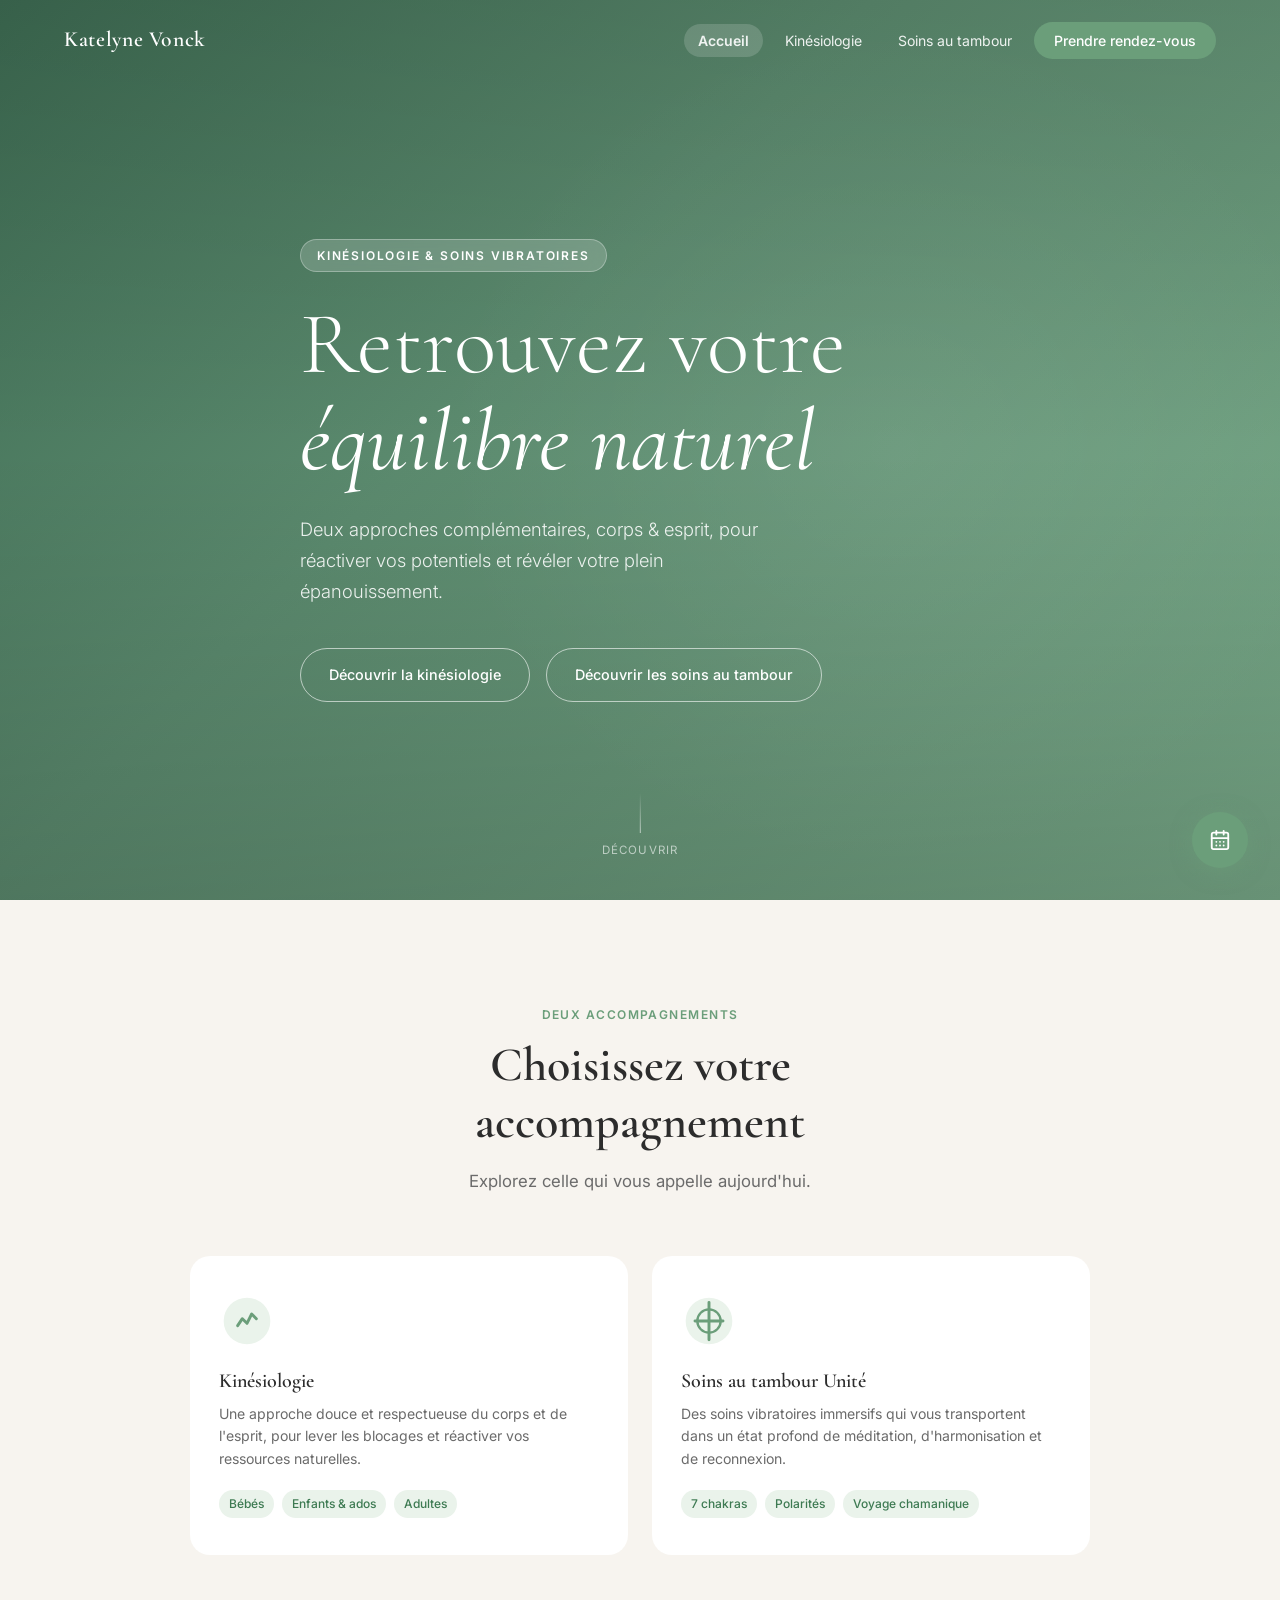
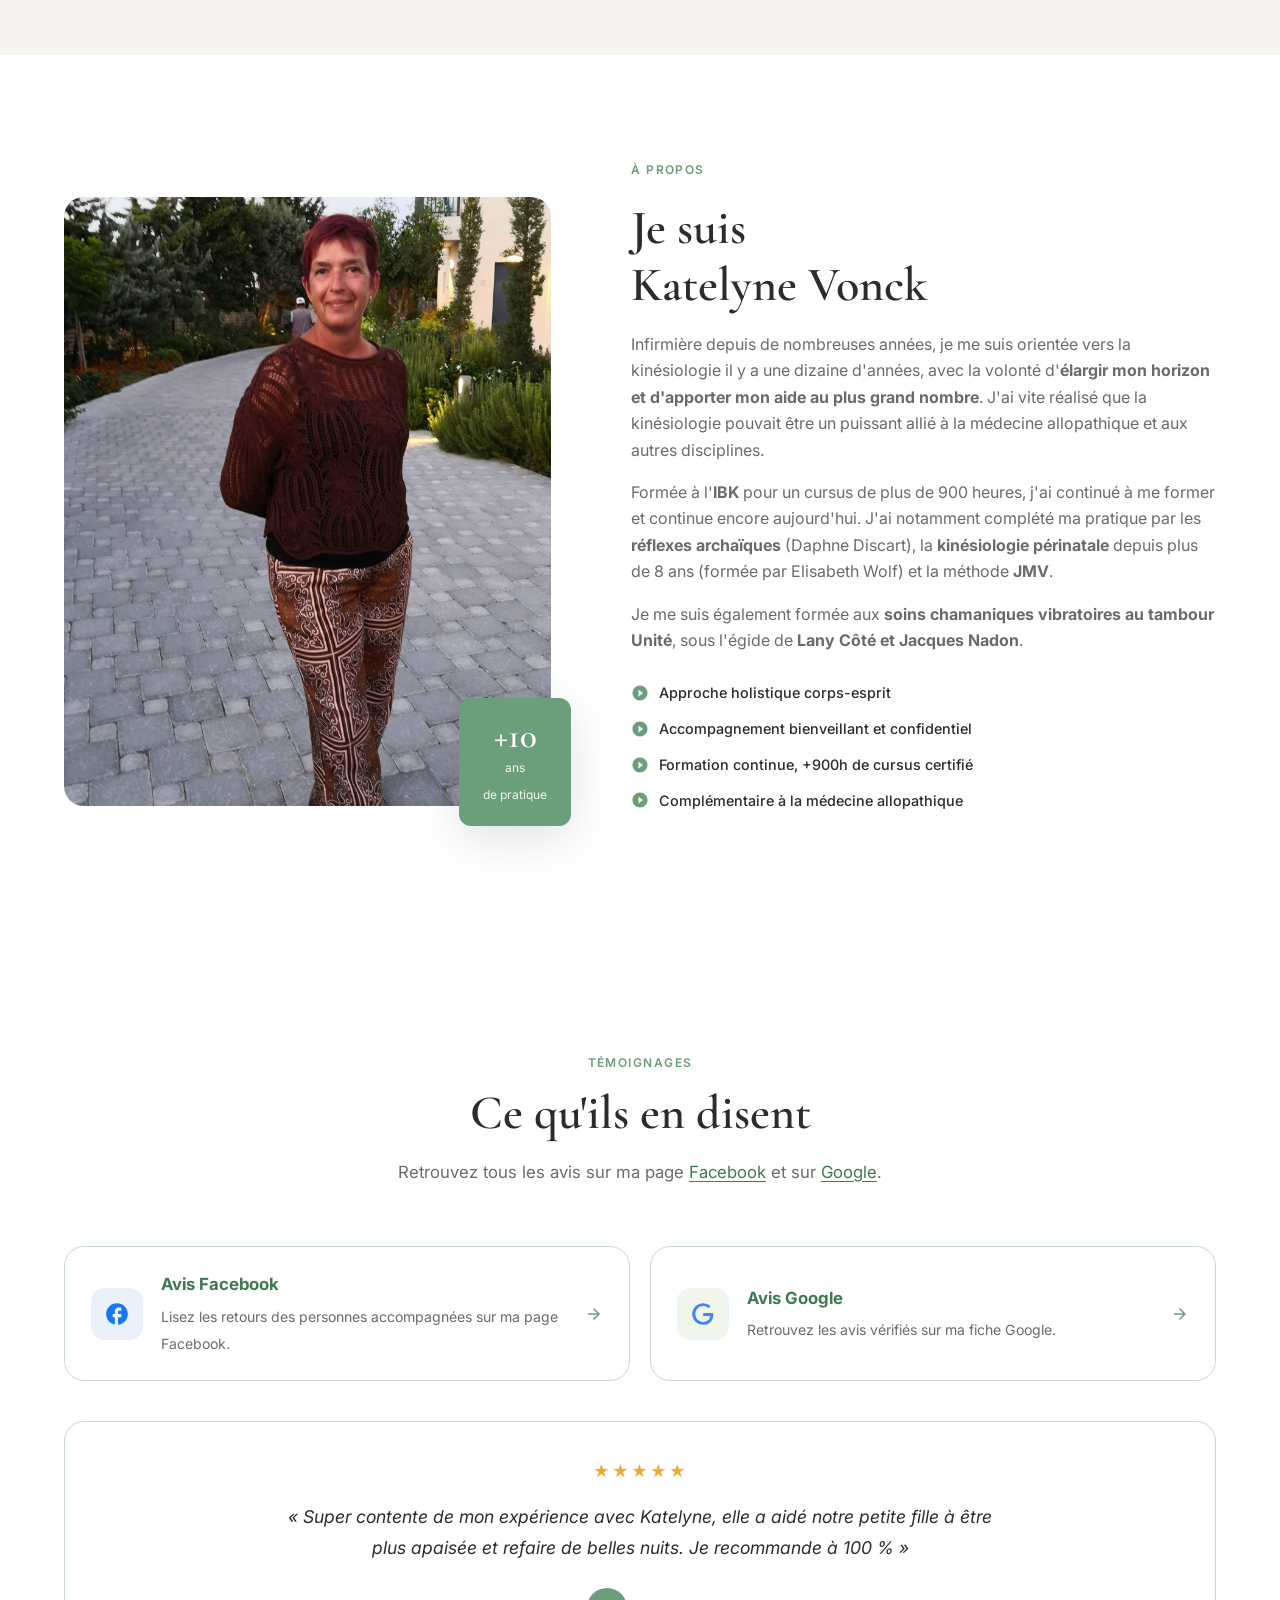
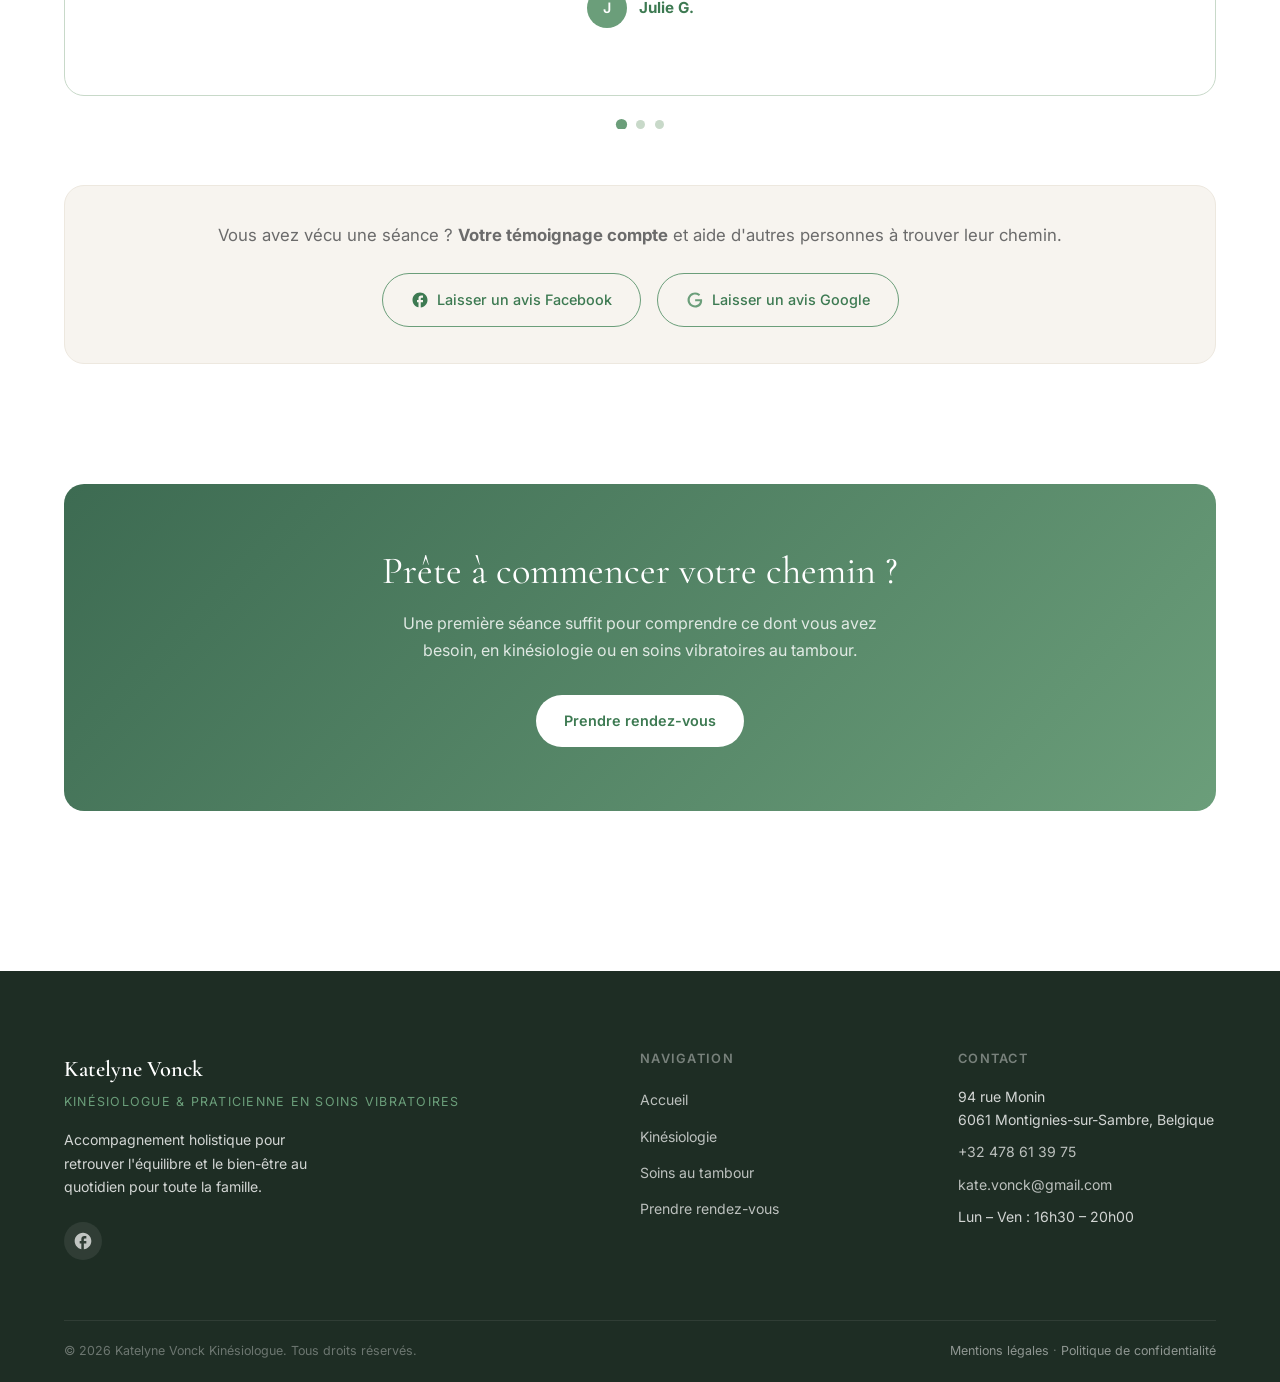
==== commit 0935d675: "Simplify content: drop deep-dive practice section, à propos page, and cross-link framing Removes the" ====
--- a/index.html
+++ b/index.html
@@ -40,9 +40,9 @@
     <section class="services" id="fork">
       <div class="container">
         <div class="section-header reveal">
-          <span class="section-tag">Deux approches, un même chemin</span>
+          <span class="section-tag">Deux accompagnements</span>
           <h2 class="section-title">Choisissez votre accompagnement</h2>
-          <p class="section-desc">Kinésiologie et soins vibratoires au tambour se complètent parfaitement. Explorez celle qui vous appelle aujourd'hui — ou les deux.</p>
+          <p class="section-desc">Explorez celle qui vous appelle aujourd'hui.</p>
         </div>
         <div class="services-grid services-grid--fork reveal">
 
@@ -77,12 +77,12 @@
     </section>
 
 
-    <!-- À PROPOS (teaser) -->
-    <section class="about about-teaser" id="a-propos-teaser">
+    <!-- À PROPOS -->
+    <section class="about" id="a-propos">
       <div class="container about-grid">
         <div class="about-image-wrap reveal">
           <div class="about-image-placeholder">
-            <img src="Katelyne.jpg" alt="Katelyne Vonck, kinésiologue et praticienne en soins vibratoires" class="about-photo" />
+            <img src="Katelyne.jpg" alt="Katelyne Vonck, kinésiologue" class="about-photo" />
           </div>
           <div class="about-badge">
             <span class="badge-num">+10</span>
@@ -92,10 +92,27 @@
         <div class="about-text reveal">
           <span class="section-tag">À propos</span>
           <h2 class="section-title">Je suis<br />Katelyne Vonck</h2>
-          <p>Infirmière depuis de nombreuses années, je me suis orientée vers la kinésiologie il y a une dizaine d'années, avec la volonté d'élargir mon horizon et d'apporter mon aide au plus grand nombre. Je me suis ensuite formée aux soins chamaniques vibratoires au tambour Unité, une approche qui me permet de vous accompagner dans un tout autre registre, profond et lumineux.</p>
-          <div class="about-btns">
-            <a href="a-propos.html" class="btn btn-outline">En savoir plus sur mon parcours</a>
-          </div>
+          <p>Infirmière depuis de nombreuses années, je me suis orientée vers la kinésiologie il y a une dizaine d'années, avec la volonté d'<strong>élargir mon horizon et d'apporter mon aide au plus grand nombre</strong>. J'ai vite réalisé que la kinésiologie pouvait être un puissant allié à la médecine allopathique et aux autres disciplines.</p>
+          <p>Formée à l'<strong>IBK</strong> pour un cursus de plus de 900 heures, j'ai continué à me former et continue encore aujourd'hui. J'ai notamment complété ma pratique par les <strong>réflexes archaïques</strong> (Daphne Discart), la <strong>kinésiologie périnatale</strong> depuis plus de 8 ans (formée par Elisabeth Wolf) et la méthode <strong>JMV</strong>.</p>
+          <p>Je me suis également formée aux <strong>soins chamaniques vibratoires au tambour Unité</strong>, sous l'égide de <strong>Lany Côté et Jacques Nadon</strong>.</p>
+          <ul class="about-values">
+            <li>
+              <svg width="18" height="18" viewBox="0 0 24 24" fill="none"><path d="M12 2C6.48 2 2 6.48 2 12s4.48 10 10 10 10-4.48 10-10S17.52 2 12 2zm-2 14.5v-9l6 4.5-6 4.5z" fill="#6b9e7a"/></svg>
+              Approche holistique corps-esprit
+            </li>
+            <li>
+              <svg width="18" height="18" viewBox="0 0 24 24" fill="none"><path d="M12 2C6.48 2 2 6.48 2 12s4.48 10 10 10 10-4.48 10-10S17.52 2 12 2zm-2 14.5v-9l6 4.5-6 4.5z" fill="#6b9e7a"/></svg>
+              Accompagnement bienveillant et confidentiel
+            </li>
+            <li>
+              <svg width="18" height="18" viewBox="0 0 24 24" fill="none"><path d="M12 2C6.48 2 2 6.48 2 12s4.48 10 10 10 10-4.48 10-10S17.52 2 12 2zm-2 14.5v-9l6 4.5-6 4.5z" fill="#6b9e7a"/></svg>
+              Formation continue, +900h de cursus certifié
+            </li>
+            <li>
+              <svg width="18" height="18" viewBox="0 0 24 24" fill="none"><path d="M12 2C6.48 2 2 6.48 2 12s4.48 10 10 10 10-4.48 10-10S17.52 2 12 2zm-2 14.5v-9l6 4.5-6 4.5z" fill="#6b9e7a"/></svg>
+              Complémentaire à la médecine allopathique
+            </li>
+          </ul>
         </div>
       </div>
     </section>
--- a/style.css
+++ b/style.css
@@ -1888,10 +1888,6 @@
 a.service-card { display: block; }
 
 
-/* ─── About teaser (accueil) ────────────────────────────────── */
-.about-teaser .about-text p { margin-bottom: 24px; }
-
-
 /* ─── CTA banner (cross-liens & rendez-vous) ────────────────── */
 .cta-banner-section { padding: 20px 0 60px; }
 .cta-banner {
@@ -1937,126 +1933,3 @@
 @media (max-width: 560px) {
   .cta-banner { padding: 40px 24px; }
 }
-
-
-/* ─── Approche approfondie (page kinésiologie) ──────────────── */
-.approche-block {
-  display: grid;
-  grid-template-columns: 1fr 1fr;
-  gap: 64px;
-  align-items: center;
-  margin-bottom: 100px;
-}
-.approche-block.reverse { direction: rtl; }
-.approche-block.reverse > * { direction: ltr; }
-
-.approche-visual {
-  background: var(--green-light);
-  border-radius: var(--radius-lg);
-  aspect-ratio: 4/3;
-  display: flex;
-  align-items: center;
-  justify-content: center;
-  position: relative;
-  overflow: hidden;
-}
-.approche-visual svg { width: 45%; opacity: .6; }
-.approche-visual .visual-label {
-  position: absolute;
-  bottom: 20px;
-  left: 20px;
-  right: 20px;
-  background: rgba(255,255,255,.85);
-  backdrop-filter: blur(8px);
-  border-radius: 10px;
-  padding: 10px 16px;
-  font-size: .78rem;
-  font-weight: 600;
-  color: var(--green-dark);
-  letter-spacing: .05em;
-  text-transform: uppercase;
-}
-
-.approche-text .section-tag { margin-bottom: 8px; }
-.approche-text h2 {
-  font-size: clamp(1.8rem, 3vw, 2.6rem);
-  font-weight: 600;
-  color: var(--text);
-  margin-bottom: 20px;
-  line-height: 1.2;
-}
-.approche-text p {
-  color: var(--text-muted);
-  margin-bottom: 14px;
-  font-size: .97rem;
-  line-height: 1.75;
-}
-.approche-text ul {
-  margin: 20px 0;
-  display: flex;
-  flex-direction: column;
-  gap: 10px;
-}
-.approche-text ul li {
-  display: flex;
-  align-items: flex-start;
-  gap: 10px;
-  font-size: .9rem;
-  color: var(--text);
-  line-height: 1.5;
-}
-.approche-text ul li::before {
-  content: '';
-  width: 7px;
-  height: 7px;
-  border-radius: 50%;
-  background: var(--green);
-  flex-shrink: 0;
-  margin-top: 7px;
-}
-
-.outils-grid {
-  display: grid;
-  grid-template-columns: repeat(3, 1fr);
-  gap: 20px;
-  margin-top: 48px;
-}
-.outil-card {
-  background: var(--white);
-  border: 1px solid var(--beige-dark);
-  border-radius: var(--radius);
-  padding: 28px 24px;
-  transition: var(--transition);
-}
-.outil-card:hover {
-  border-color: var(--green-mid);
-  box-shadow: var(--shadow);
-  transform: translateY(-3px);
-}
-.outil-card h4 {
-  font-size: 1.05rem;
-  font-weight: 600;
-  color: var(--green-dark);
-  margin-bottom: 8px;
-}
-.outil-card p {
-  font-size: .85rem;
-  color: var(--text-muted);
-  line-height: 1.65;
-}
-.outil-num {
-  font-family: 'Cormorant Garamond', serif;
-  font-size: 2rem;
-  font-weight: 300;
-  color: var(--green-light);
-  margin-bottom: 10px;
-}
-
-@media (max-width: 900px) {
-  .approche-block,
-  .approche-block.reverse { grid-template-columns: 1fr; direction: ltr; }
-  .outils-grid { grid-template-columns: repeat(2, 1fr); }
-}
-@media (max-width: 560px) {
-  .outils-grid { grid-template-columns: 1fr; }
-}
